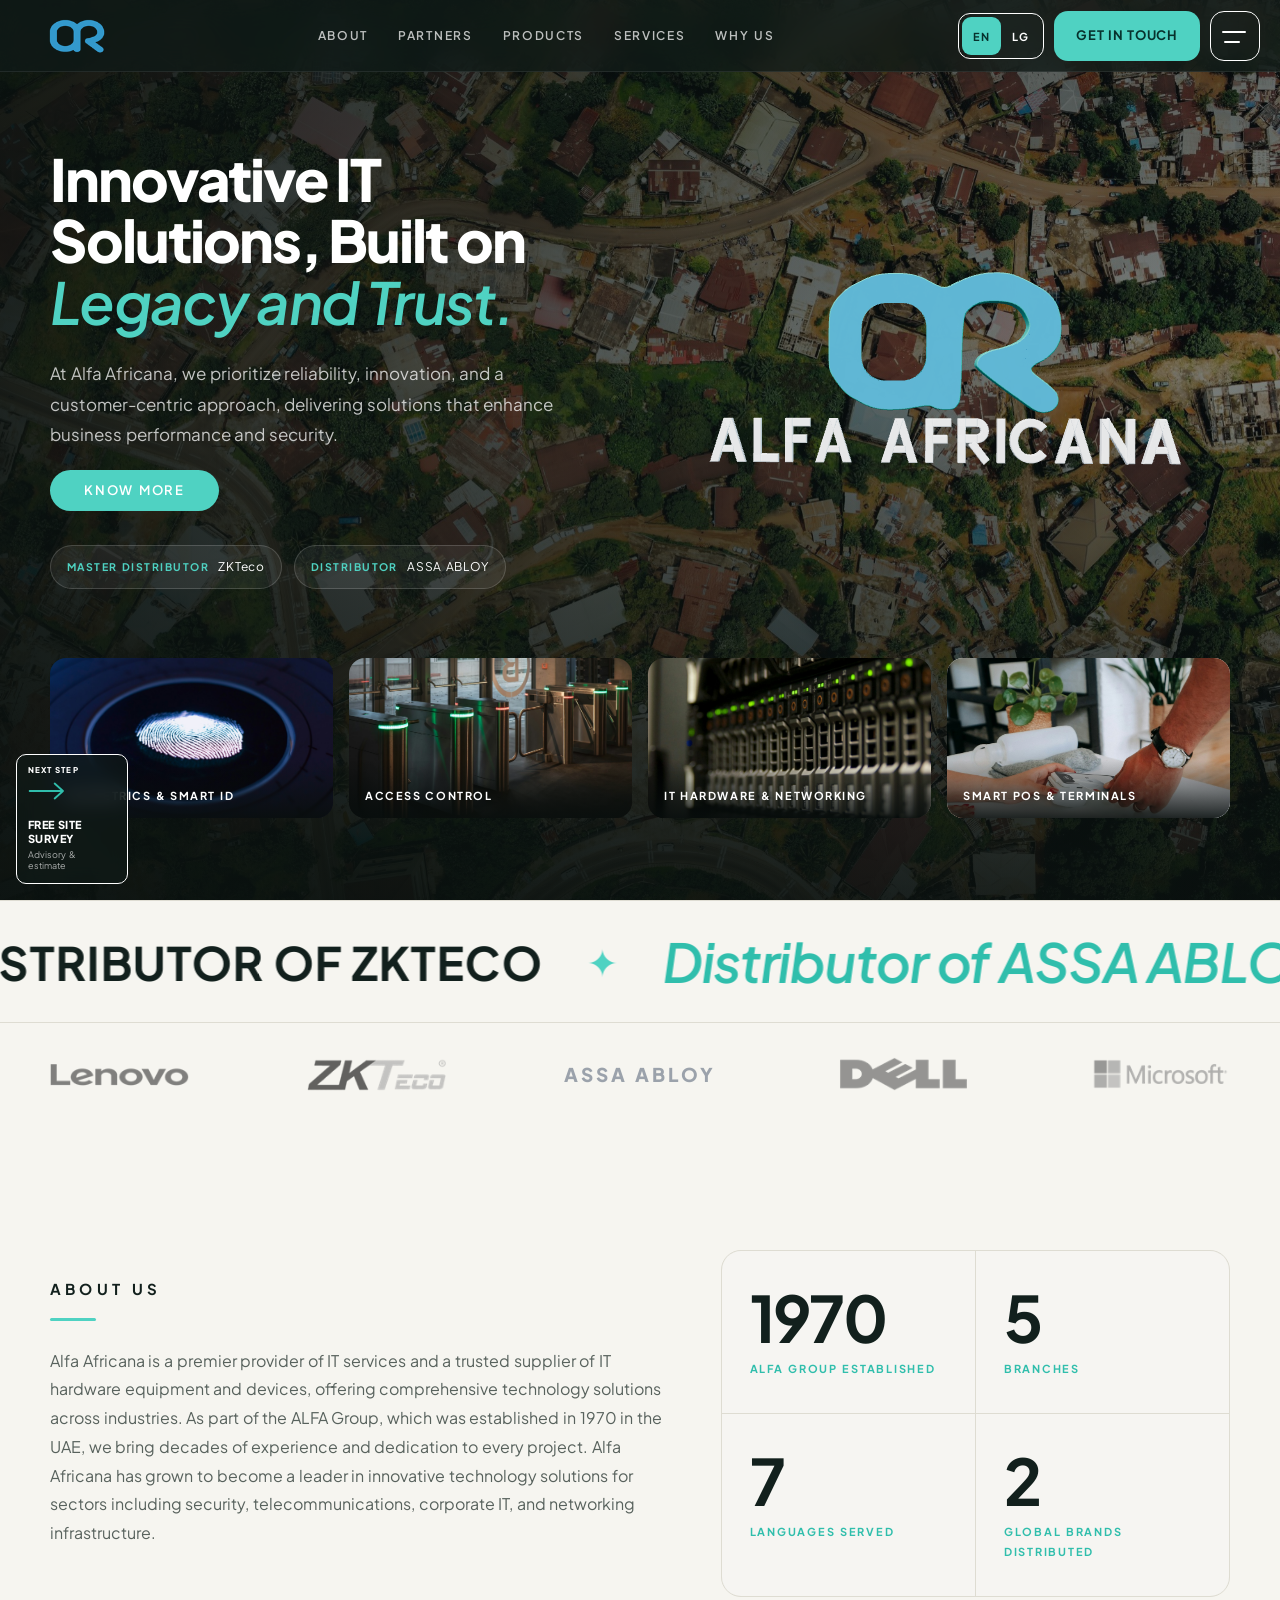
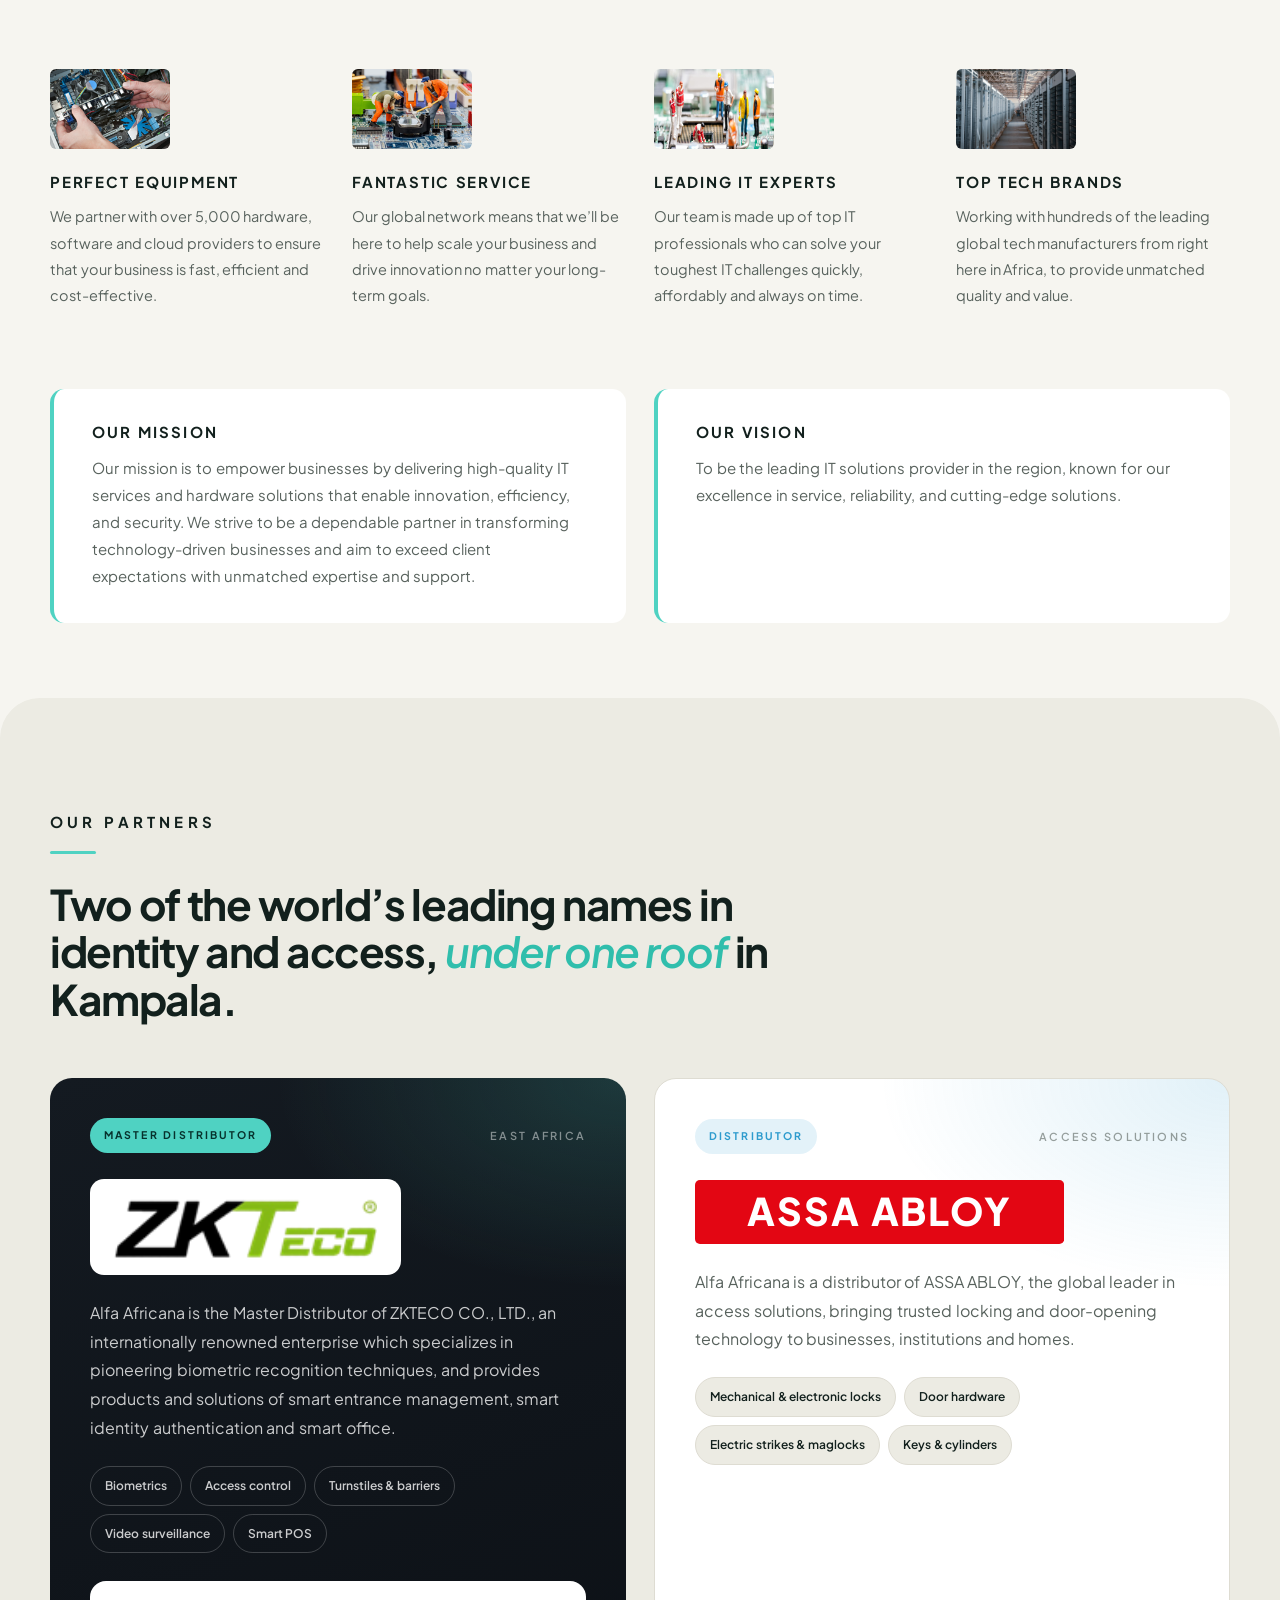
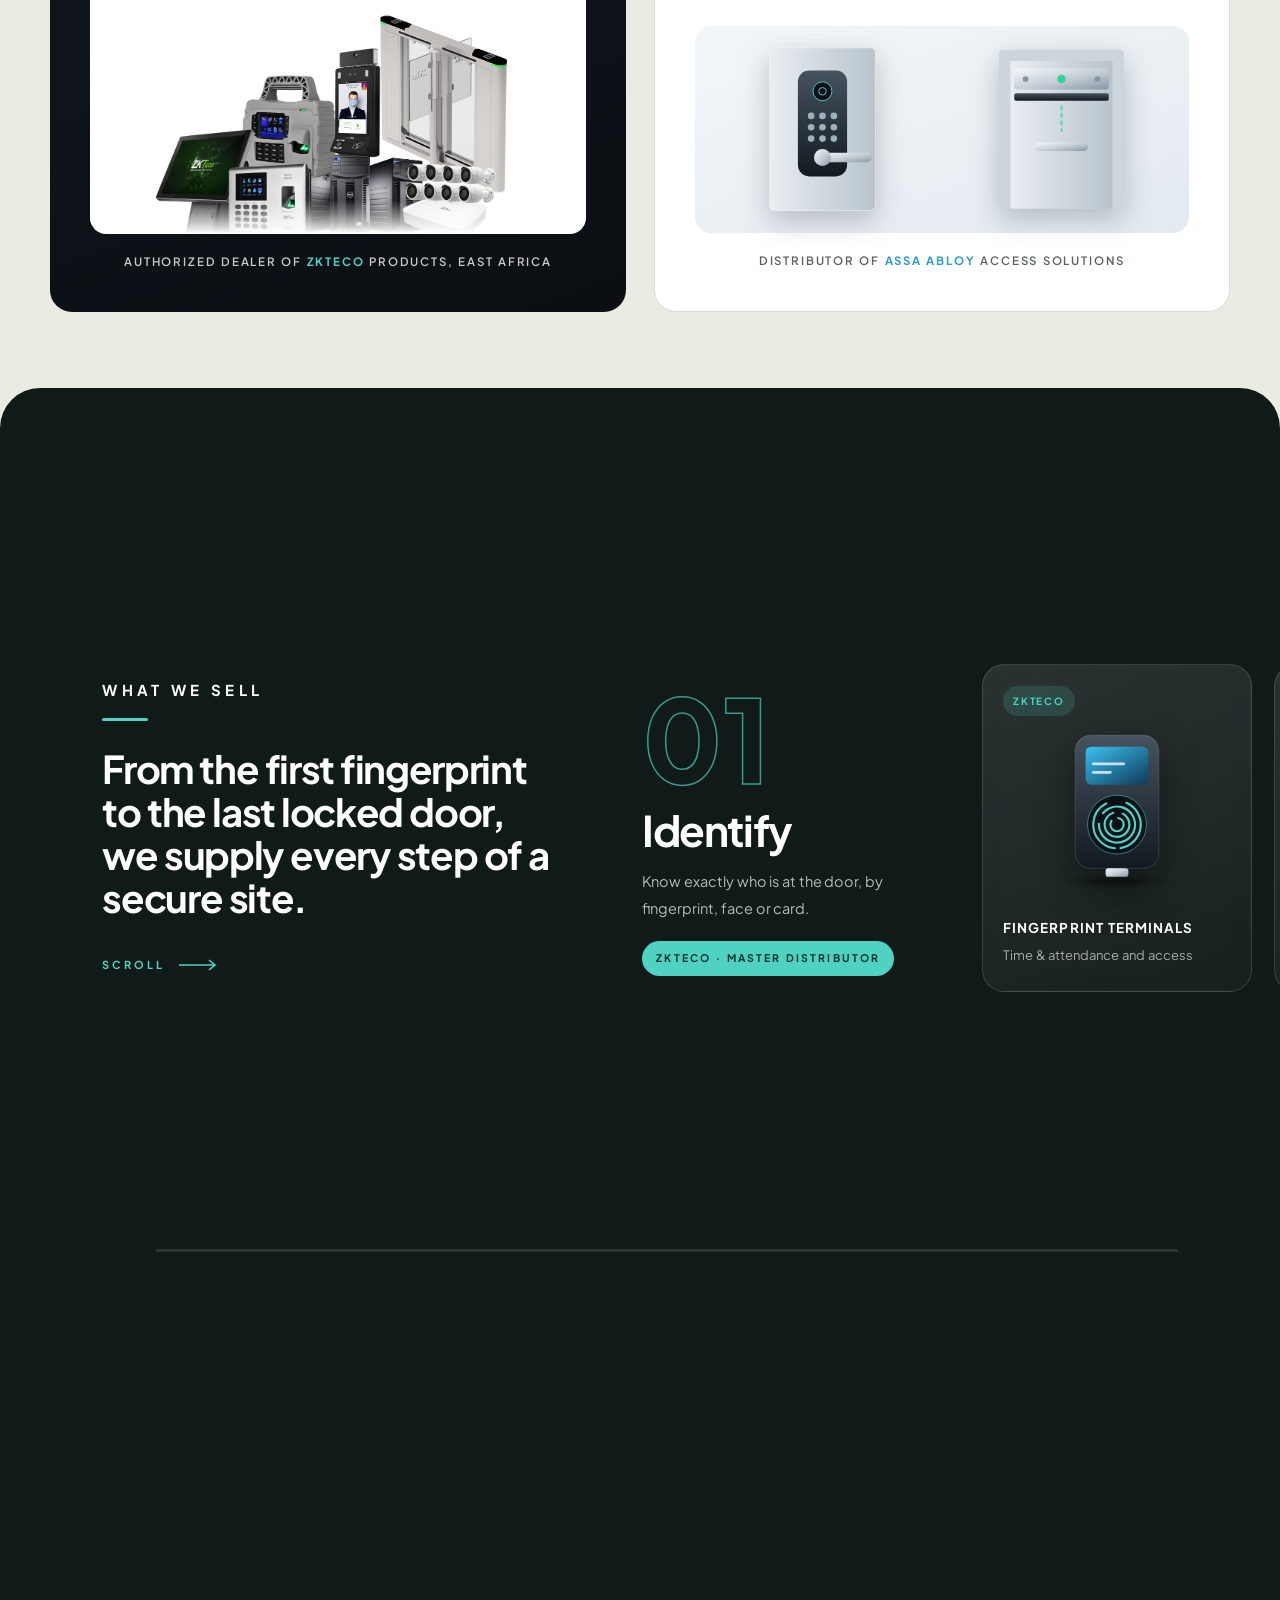
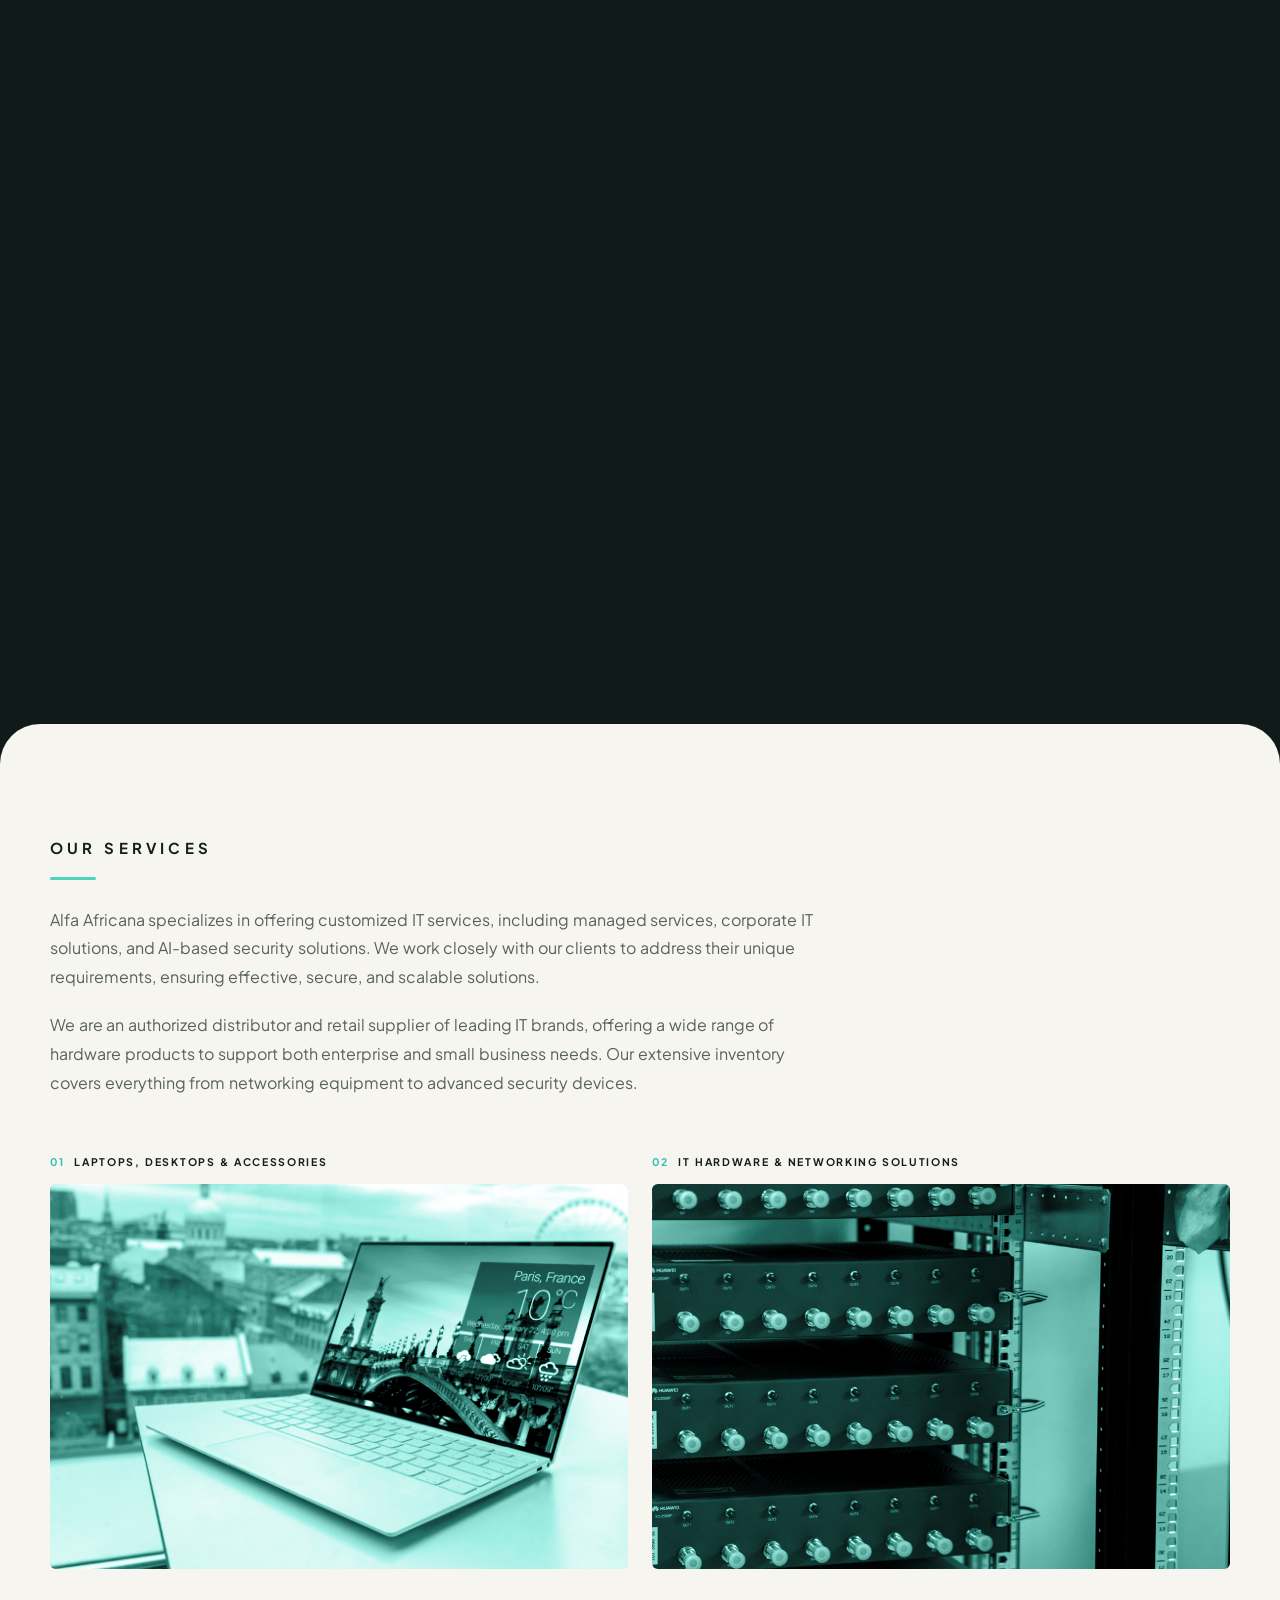
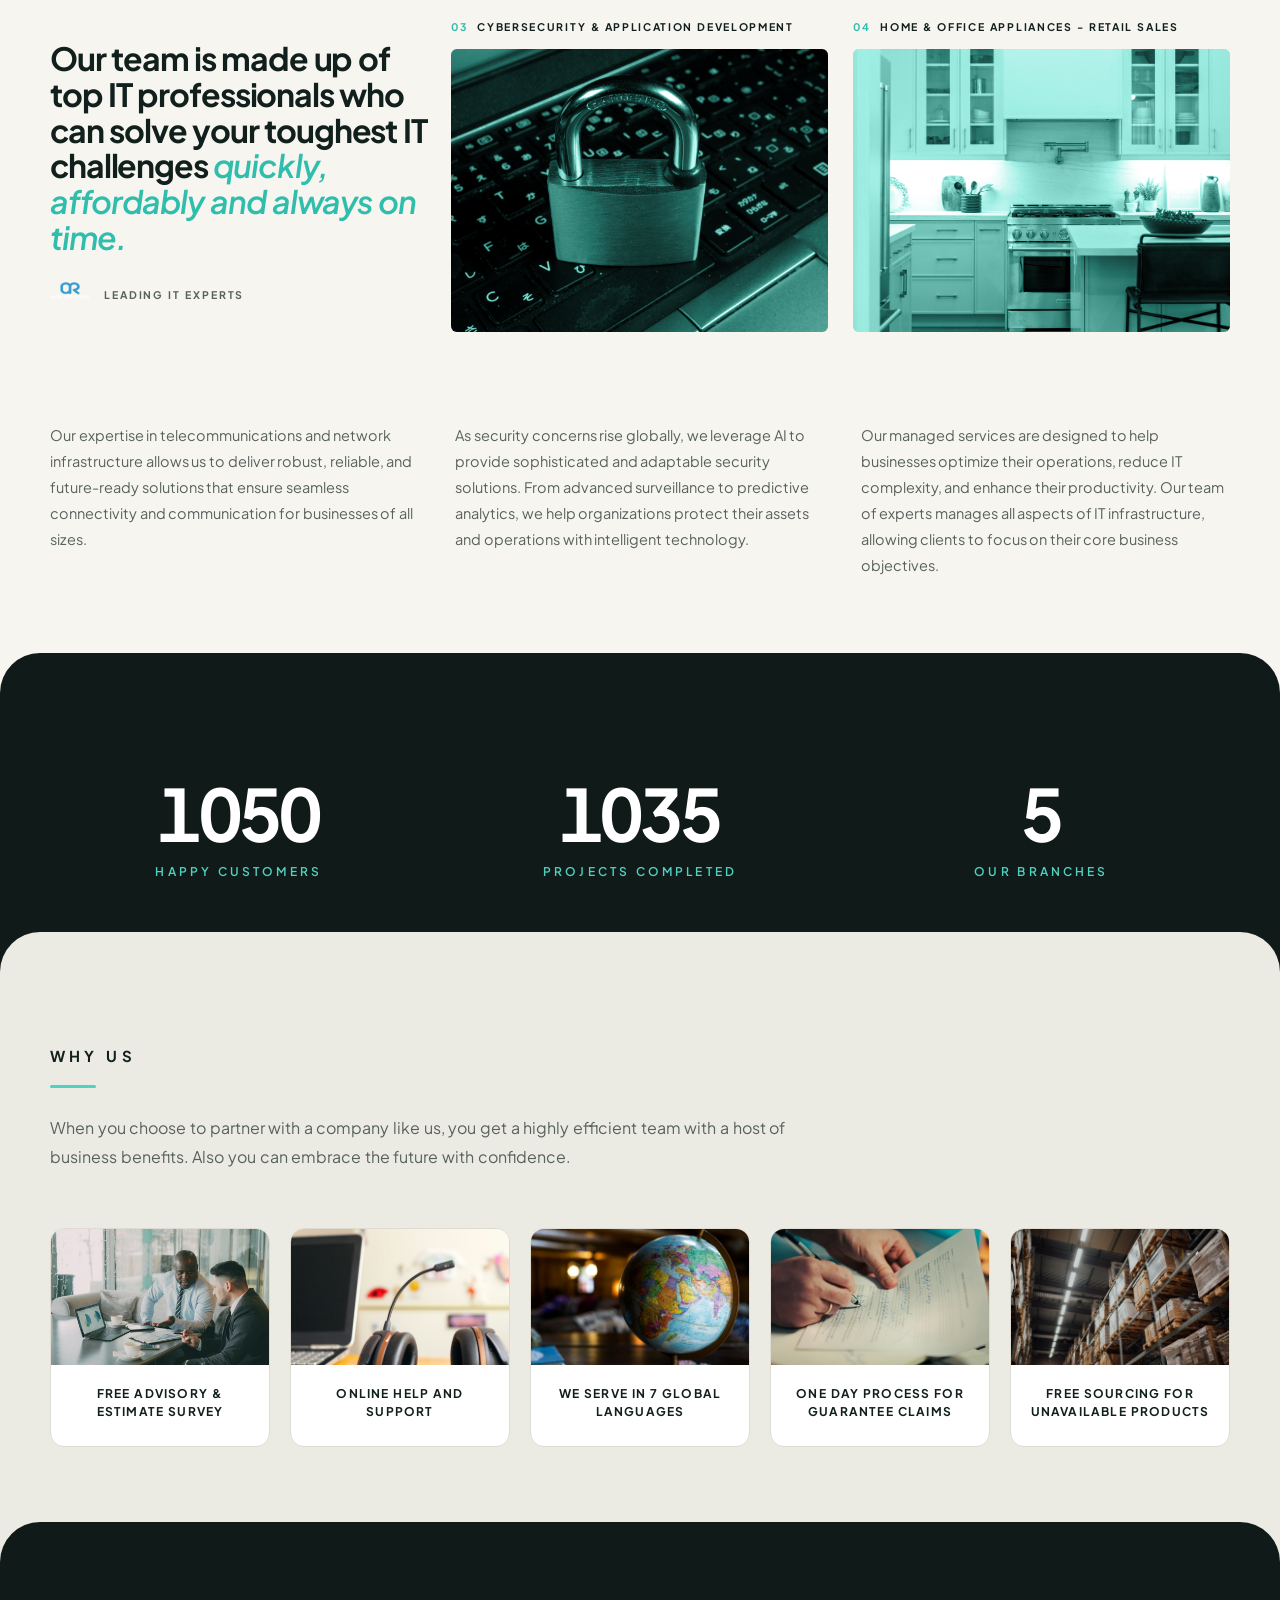
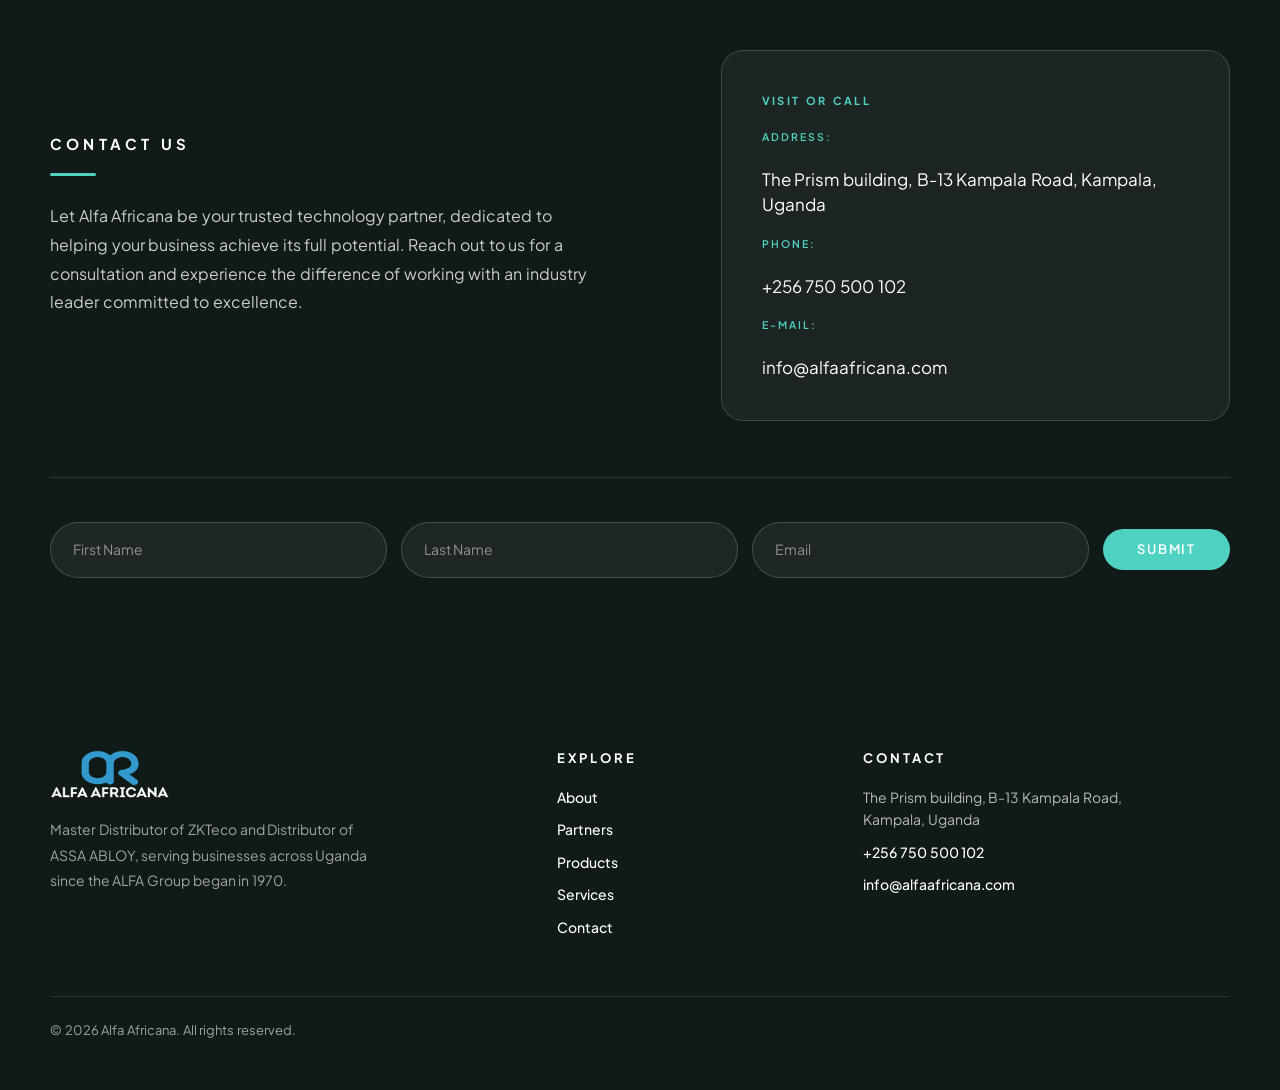
==== index.html @ bf9e0eb1 "Update site: new access control and IT hardware photos" ====
<!doctype html>
<html lang="en">
<head>
  <meta charset="utf-8">
  <meta name="viewport" content="width=device-width, initial-scale=1">
  <title>Alfa Africana | ZKTeco Master Distributor &amp; ASSA ABLOY Distributor, Kampala</title>
  <meta name="description" content="Alfa Africana is the master distributor of ZKTeco and a distributor of ASSA ABLOY, and a premier provider of IT services and hardware in Kampala, Uganda. Part of the ALFA Group, established in 1970.">
  <link rel="icon" href="images/alfa-logo.png">
  <meta name="theme-color" content="#f6f5f0">
  <meta property="og:type" content="website">
  <meta property="og:title" content="Alfa Africana | Master Distributor of ZKTeco, Distributor of ASSA ABLOY">
  <meta property="og:description" content="IT services, security and access control hardware in Kampala, Uganda. Part of the ALFA Group, established 1970.">
  <meta property="og:image" content="images/alfa-logo.png">
  <link rel="preconnect" href="https://fonts.googleapis.com">
  <link rel="preconnect" href="https://fonts.gstatic.com" crossorigin>
  <link href="https://fonts.googleapis.com/css2?family=Plus+Jakarta+Sans:ital,wght@0,300..800;1,300..800&display=swap" rel="stylesheet">
  <link rel="preload" as="image" href="images/hero-aerial.jpg">
  <link rel="stylesheet" href="css/style.css?v=1795637215">
  <script type="application/ld+json">{"@context":"https://schema.org","@type":"LocalBusiness","name":"Alfa Africana","description":"Master distributor of ZKTeco and distributor of ASSA ABLOY; IT services and hardware in Kampala, Uganda. Part of the ALFA Group, established 1970.","telephone":"+256750500102","email":"info@alfaafricana.com","address":{"@type":"PostalAddress","streetAddress":"The Prism building, B-13 Kampala Road","addressLocality":"Kampala","addressCountry":"UG"}}</script>
</head>
<body>
  <a class="skip" href="#main">Skip to content</a>
  <!-- Product illustrations (original artwork, used by the catalogue) -->
  <svg width="0" height="0" style="position:absolute" aria-hidden="true" focusable="false">
    <defs>
      <linearGradient id="gBody" x1="0" y1="0" x2="0" y2="1"><stop offset="0" stop-color="#46535f"/><stop offset="1" stop-color="#121920"/></linearGradient>
      <linearGradient id="gBodyH" x1="0" y1="0" x2="1" y2="0"><stop offset="0" stop-color="#2b3540"/><stop offset=".5" stop-color="#4a5967"/><stop offset="1" stop-color="#1a222b"/></linearGradient>
      <linearGradient id="gMetal" x1="0" y1="0" x2="1" y2="1"><stop offset="0" stop-color="#f6f8fa"/><stop offset=".55" stop-color="#c3ccd4"/><stop offset="1" stop-color="#8896a3"/></linearGradient>
      <linearGradient id="gScreen" x1="0" y1="0" x2="1" y2="1"><stop offset="0" stop-color="#3cc0f2"/><stop offset="1" stop-color="#0e3a58"/></linearGradient>
      <linearGradient id="gGlass" x1="0" y1="0" x2="0" y2="1"><stop offset="0" stop-color="#bfeaff" stop-opacity=".7"/><stop offset="1" stop-color="#5db5de" stop-opacity=".18"/></linearGradient>
      <linearGradient id="gDoor" x1="0" y1="0" x2="1" y2="0"><stop offset="0" stop-color="#e9eef2"/><stop offset="1" stop-color="#b8c3cc"/></linearGradient>
      <radialGradient id="gShadow"><stop offset="0" stop-color="#000" stop-opacity=".45"/><stop offset="1" stop-color="#000" stop-opacity="0"/></radialGradient>
      <pattern id="portPat" x="44" y="72" width="13.5" height="19" patternUnits="userSpaceOnUse"><rect x="1.5" y="0" width="10" height="8" rx="1.5" fill="#0a1017" stroke="#6b7c8a" stroke-width=".8"/><rect x="1.5" y="10" width="10" height="8" rx="1.5" fill="#0a1017" stroke="#6b7c8a" stroke-width=".8"/></pattern>
      <clipPath id="armClip"><rect x="62" y="84" width="168" height="12" rx="3"/></clipPath>
    </defs>

    <symbol id="p-finger" viewBox="0 0 240 180">
      <ellipse cx="120" cy="168" rx="62" ry="8" fill="url(#gShadow)"/>
      <rect x="76" y="14" width="88" height="140" rx="16" fill="url(#gBody)"/>
      <rect x="76" y="14" width="88" height="140" rx="16" fill="none" stroke="#fff" stroke-opacity=".14"/>
      <rect x="87" y="26" width="66" height="40" rx="6" fill="url(#gScreen)"/>
      <path d="M95 53h18M95 44h32" stroke="#fff" stroke-opacity=".75" stroke-width="3" stroke-linecap="round"/>
      <circle cx="120" cy="108" r="31" fill="#0a1017" stroke="#4fd2c2" stroke-opacity=".55"/>
      <g fill="none" stroke="#4fd2c2" stroke-width="2.3" stroke-linecap="round">
        <circle cx="120" cy="108" r="7" stroke-dasharray="26 8"/>
        <circle cx="120" cy="108" r="13" stroke-dasharray="48 10" transform="rotate(40 120 108)"/>
        <circle cx="120" cy="108" r="19" stroke-dasharray="70 12" transform="rotate(-30 120 108)"/>
        <circle cx="120" cy="108" r="25" stroke-dasharray="64 22" transform="rotate(95 120 108)"/>
      </g>
      <rect x="108" y="154" width="24" height="9" rx="3" fill="url(#gMetal)"/>
    </symbol>

    <symbol id="p-face" viewBox="0 0 240 180">
      <ellipse cx="120" cy="168" rx="50" ry="7" fill="url(#gShadow)"/>
      <rect x="80" y="8" width="80" height="146" rx="14" fill="url(#gBody)"/>
      <rect x="80" y="8" width="80" height="146" rx="14" fill="none" stroke="#fff" stroke-opacity=".14"/>
      <circle cx="120" cy="20" r="3.5" fill="#4fd2c2"/>
      <rect x="89" y="32" width="62" height="102" rx="7" fill="url(#gScreen)"/>
      <ellipse cx="120" cy="78" rx="16" ry="21" fill="none" stroke="#fff" stroke-opacity=".9" stroke-width="2"/>
      <path d="M92 120c4-16 16-22 28-22s24 6 28 22" fill="none" stroke="#fff" stroke-opacity=".5" stroke-width="2"/>
      <path d="M98 60v-8h8M142 60v-8h-8M98 100v8h8M142 100v8h-8" fill="none" stroke="#4fd2c2" stroke-width="2.6" stroke-linecap="round"/>
      <rect x="110" y="154" width="20" height="9" rx="3" fill="url(#gMetal)"/>
    </symbol>

    <symbol id="p-rfid" viewBox="0 0 240 180">
      <ellipse cx="120" cy="168" rx="84" ry="8" fill="url(#gShadow)"/>
      <rect x="44" y="34" width="72" height="116" rx="14" fill="url(#gBody)"/>
      <rect x="44" y="34" width="72" height="116" rx="14" fill="none" stroke="#fff" stroke-opacity=".14"/>
      <rect x="58" y="50" width="44" height="6" rx="3" fill="#4fd2c2"/>
      <circle cx="80" cy="104" r="6" fill="#4fd2c2"/>
      <g fill="none" stroke="#4fd2c2" stroke-linecap="round" stroke-width="3">
        <path d="M130 100q8 10 0 22"/><path d="M139 92q12 18 0 38" opacity=".6"/><path d="M148 84q16 26 0 54" opacity=".3"/>
      </g>
      <g transform="rotate(-12 188 108)">
        <rect x="156" y="86" width="66" height="44" rx="6" fill="url(#gMetal)"/>
        <rect x="156" y="95" width="66" height="8" fill="#2d9bcd"/>
        <rect x="163" y="109" width="14" height="10" rx="2" fill="#d9a441"/>
      </g>
    </symbol>

    <symbol id="p-lock" viewBox="0 0 240 180">
      <rect x="64" y="4" width="112" height="172" rx="5" fill="url(#gDoor)"/>
      <rect x="64" y="4" width="112" height="172" rx="5" fill="none" stroke="#fff" stroke-opacity=".5"/>
      <rect x="94" y="28" width="52" height="112" rx="12" fill="url(#gBody)"/>
      <circle cx="120" cy="50" r="10" fill="#0a1017" stroke="#4fd2c2"/>
      <circle cx="120" cy="50" r="4" fill="none" stroke="#4fd2c2"/>
      <g fill="#9fb0bd">
        <circle cx="108" cy="76" r="3.5"/><circle cx="120" cy="76" r="3.5"/><circle cx="132" cy="76" r="3.5"/>
        <circle cx="108" cy="88" r="3.5"/><circle cx="120" cy="88" r="3.5"/><circle cx="132" cy="88" r="3.5"/>
        <circle cx="108" cy="100" r="3.5"/><circle cx="120" cy="100" r="3.5"/><circle cx="132" cy="100" r="3.5"/>
      </g>
      <rect x="116" y="115" width="56" height="10" rx="5" fill="url(#gMetal)"/>
      <circle cx="120" cy="120" r="9" fill="url(#gMetal)"/>
    </symbol>

    <symbol id="p-turnstile" viewBox="0 0 240 180">
      <ellipse cx="120" cy="166" rx="104" ry="9" fill="url(#gShadow)"/>
      <rect x="26" y="52" width="46" height="106" rx="9" fill="url(#gMetal)"/>
      <rect x="168" y="52" width="46" height="106" rx="9" fill="url(#gMetal)"/>
      <rect x="34" y="62" width="30" height="5" rx="2.5" fill="#34d399"/>
      <rect x="176" y="62" width="30" height="5" rx="2.5" fill="#34d399"/>
      <path d="M43 80l6 7 6-7M185 80l6 7 6-7" fill="none" stroke="#34d399" stroke-width="3" stroke-linecap="round" stroke-linejoin="round"/>
      <rect x="72" y="92" width="44" height="40" fill="url(#gGlass)" stroke="#bfeaff" stroke-opacity=".8"/>
      <rect x="124" y="92" width="44" height="40" fill="url(#gGlass)" stroke="#bfeaff" stroke-opacity=".8"/>
    </symbol>

    <symbol id="p-barrier" viewBox="0 0 240 180">
      <ellipse cx="110" cy="166" rx="92" ry="8" fill="url(#gShadow)"/>
      <rect x="22" y="70" width="46" height="88" rx="6" fill="url(#gBody)"/>
      <rect x="30" y="80" width="30" height="8" rx="3" fill="#4fd2c2"/>
      <g transform="rotate(-14 62 90)">
        <rect x="62" y="84" width="168" height="12" rx="3" fill="#fff"/>
        <g clip-path="url(#armClip)" fill="#e5484d">
          <rect x="82" y="84" width="14" height="12"/><rect x="110" y="84" width="14" height="12"/><rect x="138" y="84" width="14" height="12"/><rect x="166" y="84" width="14" height="12"/><rect x="194" y="84" width="14" height="12"/>
        </g>
        <circle cx="62" cy="90" r="8" fill="url(#gMetal)"/>
      </g>
    </symbol>

    <symbol id="p-maglock" viewBox="0 0 240 180">
      <rect x="54" y="6" width="132" height="168" rx="4" fill="#cdd5dc"/>
      <rect x="66" y="18" width="108" height="156" fill="url(#gDoor)"/>
      <rect x="70" y="26" width="100" height="22" rx="3" fill="url(#gMetal)"/>
      <circle cx="82" cy="37" r="3" fill="#8896a3"/><circle cx="158" cy="37" r="3" fill="#8896a3"/>
      <circle cx="120" cy="37" r="4.5" fill="#34d399"/>
      <rect x="70" y="52" width="100" height="8" rx="2" fill="url(#gBody)"/>
      <rect x="92" y="104" width="56" height="9" rx="4.5" fill="url(#gMetal)"/>
      <path d="M120 66v26" stroke="#4fd2c2" stroke-width="2" stroke-dasharray="3 5" stroke-linecap="round"/>
    </symbol>

    <symbol id="p-dome" viewBox="0 0 240 180">
      <ellipse cx="120" cy="150" rx="58" ry="7" fill="url(#gShadow)"/>
      <rect x="70" y="12" width="100" height="14" rx="6" fill="url(#gMetal)"/>
      <path d="M82 26h76A40 56 0 0 1 82 26z" fill="url(#gBodyH)"/>
      <circle cx="120" cy="66" r="15" fill="#0a1017" stroke="#4fd2c2" stroke-width="2"/>
      <circle cx="120" cy="66" r="7" fill="#2d9bcd"/>
      <circle cx="116" cy="62" r="2.2" fill="#fff" opacity=".85"/>
      <g fill="#4fd2c2"><circle cx="100" cy="66" r="1.8"/><circle cx="140" cy="66" r="1.8"/><circle cx="120" cy="46" r="1.8"/></g>
      <path d="M92 44c8-7 18-10 28-10" stroke="#fff" stroke-opacity=".35" stroke-width="3" fill="none" stroke-linecap="round"/>
    </symbol>

    <symbol id="p-server" viewBox="0 0 240 180">
      <ellipse cx="120" cy="168" rx="70" ry="7" fill="url(#gShadow)"/>
      <rect x="56" y="6" width="128" height="156" rx="8" fill="#0d1319"/>
      <g>
        <rect x="64" y="14" width="112" height="30" rx="4" fill="url(#gBody)"/><circle cx="76" cy="29" r="3" fill="#4fd2c2"/><circle cx="87" cy="29" r="3" fill="#34d399"/><path d="M104 22h60M104 29h60M104 36h60" stroke="#fff" stroke-opacity=".15" stroke-width="2"/>
        <rect x="64" y="48" width="112" height="30" rx="4" fill="url(#gBody)"/><circle cx="76" cy="63" r="3" fill="#4fd2c2"/><circle cx="87" cy="63" r="3" fill="#34d399"/><path d="M104 56h60M104 63h60M104 70h60" stroke="#fff" stroke-opacity=".15" stroke-width="2"/>
        <rect x="64" y="82" width="112" height="30" rx="4" fill="url(#gBody)"/><circle cx="76" cy="97" r="3" fill="#4fd2c2"/><circle cx="87" cy="97" r="3" fill="#f5a623"/><path d="M104 90h60M104 97h60M104 104h60" stroke="#fff" stroke-opacity=".15" stroke-width="2"/>
        <rect x="64" y="116" width="112" height="30" rx="4" fill="url(#gBody)"/><circle cx="76" cy="131" r="3" fill="#4fd2c2"/><circle cx="87" cy="131" r="3" fill="#34d399"/><path d="M104 124h60M104 131h60M104 138h60" stroke="#fff" stroke-opacity=".15" stroke-width="2"/>
      </g>
    </symbol>

    <symbol id="p-switch" viewBox="0 0 240 180">
      <ellipse cx="120" cy="150" rx="96" ry="8" fill="url(#gShadow)"/>
      <rect x="20" y="62" width="200" height="50" rx="7" fill="url(#gBody)"/>
      <rect x="20" y="62" width="200" height="50" rx="7" fill="none" stroke="#fff" stroke-opacity=".14"/>
      <rect x="28" y="72" width="8" height="30" rx="2" fill="#2d9bcd"/>
      <rect x="44" y="72" width="162" height="19" fill="url(#portPat)"/>
      <g fill="#4fd2c2"><circle cx="49" cy="68" r="1.4"/><circle cx="76" cy="68" r="1.4"/><circle cx="103" cy="68" r="1.4"/><circle cx="130" cy="68" r="1.4"/><circle cx="157" cy="68" r="1.4"/><circle cx="184" cy="68" r="1.4"/></g>
      <path d="M92 100v20c0 14 22 12 22 28" stroke="#4fd2c2" stroke-width="3.2" fill="none" stroke-linecap="round"/>
      <path d="M146 100v10c0 16-26 12-26 36" stroke="#2d9bcd" stroke-width="3.2" fill="none" stroke-linecap="round"/>
    </symbol>

    <symbol id="p-laptop" viewBox="0 0 240 180">
      <ellipse cx="120" cy="156" rx="100" ry="8" fill="url(#gShadow)"/>
      <rect x="50" y="20" width="140" height="98" rx="7" fill="url(#gBody)"/>
      <rect x="57" y="27" width="126" height="84" rx="3" fill="url(#gScreen)"/>
      <rect x="66" y="36" width="34" height="5" rx="2.5" fill="#fff" opacity=".75"/>
      <path d="M66 98l22-24 18 14 22-30 26 22 18-12" stroke="#fff" stroke-opacity=".85" stroke-width="2.6" fill="none" stroke-linejoin="round" stroke-linecap="round"/>
      <path d="M28 122h184l-10 14a8 8 0 0 1-7 4H45a8 8 0 0 1-7-4z" fill="url(#gMetal)"/>
      <rect x="104" y="124" width="32" height="4" rx="2" fill="#8896a3"/>
    </symbol>

    <symbol id="p-pos" viewBox="0 0 240 180">
      <ellipse cx="120" cy="164" rx="90" ry="8" fill="url(#gShadow)"/>
      <rect x="52" y="10" width="136" height="90" rx="9" fill="url(#gBody)"/>
      <rect x="60" y="18" width="120" height="74" rx="4" fill="url(#gScreen)"/>
      <g fill="#fff"><rect x="68" y="26" width="30" height="20" rx="3" opacity=".85"/><rect x="104" y="26" width="30" height="20" rx="3" opacity=".55"/><rect x="140" y="26" width="30" height="20" rx="3" opacity=".85"/><rect x="68" y="52" width="30" height="20" rx="3" opacity=".55"/><rect x="104" y="52" width="30" height="20" rx="3" opacity=".85"/><rect x="140" y="52" width="30" height="20" rx="3" opacity=".55"/></g>
      <path d="M110 100h20l4 30h-28z" fill="url(#gBody)"/>
      <rect x="80" y="130" width="80" height="14" rx="6" fill="url(#gBody)"/>
      <rect x="164" y="112" width="26" height="22" fill="#fff"/><path d="M169 119h16M169 125h16" stroke="#8896a3" stroke-width="2"/>
      <rect x="152" y="130" width="52" height="30" rx="5" fill="url(#gMetal)"/>
    </symbol>
  </svg>

  <header class="nav" id="nav">
    <div class="nav__inner">
      <a class="nav__logo" href="#home" aria-label="Alfa Africana">
        <img src="images/alfa-logo.png" alt="Alfa Africana" width="181" height="75">
      </a>
      <nav class="nav__links" aria-label="Main">
        <a href="#about">About</a><a href="#partners">Partners</a><a href="#catalogue">Products</a><a href="#services">Services</a><a href="#benefits">Why us</a>
      </nav>
      <div class="nav__right">
        <div class="lang" role="group" aria-label="Language"><button type="button" data-lang="en" class="on" aria-pressed="true">EN</button><button type="button" data-lang="lg" aria-pressed="false">LG</button></div>
        <a class="pill" href="#contact">Get in touch</a>
        <button class="menubtn" aria-label="Menu" aria-expanded="false" aria-controls="overlay"><span></span><span></span></button>
      </div>
    </div>
  </header>

  <div class="overlay" id="overlay" aria-hidden="true">
    <div class="overlay__inner">
      <nav class="overlay__nav" id="menu" aria-label="Primary">
        <a href="#home" style="--i:0"><small>01</small>Home</a>
        <a href="#about" style="--i:1"><small>02</small>About</a>
        <a href="#partners" style="--i:2"><small>03</small>Partners</a>
        <a href="#catalogue" style="--i:3"><small>04</small>Products</a>
        <a href="#services" style="--i:4"><small>05</small>Services</a>
        <a href="#benefits" style="--i:5"><small>06</small>Benefits</a>
        <a href="#contact" style="--i:6"><small>07</small>Contact</a>
      </nav>
      <div class="overlay__side">
        <p class="overlay__label">Master Distributor</p><p class="overlay__big">ZKTeco</p>
        <p class="overlay__label">Distributor</p><p class="overlay__big">ASSA ABLOY</p>
        <p class="overlay__label">Find us</p>
        <p>The Prism building, B-13 Kampala Road,<br>Kampala, Uganda</p>
        <p><a href="tel:+256750500102">+256 750 500 102</a><br><a href="mailto:info@alfaafricana.com">info@alfaafricana.com</a></p>
      </div>
    </div>
  </div>

  <aside class="dock" id="dock" aria-label="Free site survey">
    <span class="dock__tag">Next step</span>
    <svg viewBox="0 0 48 24" aria-hidden="true"><path d="M2 12h40M32 3l10 9-10 9" fill="none" stroke="currentColor" stroke-width="2.2" stroke-linecap="round" stroke-linejoin="round"/></svg>
    <a href="#contact"><b>Free site survey</b><span>Advisory &amp; estimate</span></a>
  </aside>

  <main id="main">
    <!-- Hero -->
    <section class="hero" id="home" data-theme="dark">
      <div class="wrap hero__grid">
        <div class="hero__text">
          <h1 class="rise" style="--d:0s">Innovative IT Solutions, Built on <em>Legacy and Trust.</em></h1>
          <p class="rise" style="--d:.12s">At Alfa Africana, we prioritize reliability, innovation, and a customer-centric approach, delivering solutions that enhance business performance and security.</p>
          <p class="rise" style="--d:.24s"><a class="btn" href="#catalogue">Know more</a></p>
          <ul class="badges rise" style="--d:.36s" aria-label="Distribution partnerships">
            <li><b>Master Distributor</b> ZKTeco</li>
            <li><b>Distributor</b> ASSA ABLOY</li>
          </ul>
        </div>
        <div class="stage" data-stage aria-hidden="true">
        </div>
      </div>
      <div class="wrap">
        <ul class="supply rise" style="--d:.5s" aria-label="What we supply">
          <li><a href="#catalogue"><img src="images/hero-biometrics.jpg" alt="Fingerprint on a biometric scanner" width="300" height="200" loading="lazy"><span>Biometrics &amp; smart ID</span></a></li>
          <li><a href="#catalogue"><img src="images/hero-turnstile.jpg" alt="Stainless steel turnstiles with green status lights" width="300" height="200" loading="lazy"><span>Access control</span></a></li>
          <li><a href="#catalogue"><img src="images/hero-servers.jpg" alt="Server rack with green status lights" width="300" height="200" loading="lazy"><span>IT hardware &amp; networking</span></a></li>
          <li><a href="#catalogue"><img src="images/hero-pos.jpg" style="object-position:50% 38%" alt="Tap-to-pay card terminal at a checkout" width="300" height="200" loading="lazy"><span>Smart POS &amp; terminals</span></a></li>
        </ul>
      </div>
    </section>

    <!-- Marquee -->
    <section class="marquee" data-theme="light" aria-hidden="true">
      <div class="marquee__track" id="marquee">
        <span>Master distributor of ZKTeco</span><i>✦</i><span>Distributor of ASSA ABLOY</span><i>✦</i><span>IT hardware &amp; networking</span><i>✦</i><span>Cyber security</span><i>✦</i><span>Kampala, Uganda</span><i>✦</i>
        <span>Master distributor of ZKTeco</span><i>✦</i><span>Distributor of ASSA ABLOY</span><i>✦</i><span>IT hardware &amp; networking</span><i>✦</i><span>Cyber security</span><i>✦</i><span>Kampala, Uganda</span><i>✦</i>
      </div>
    </section>

    <!-- Brand strip -->
    <section class="clients" data-theme="light" aria-label="Brands">
      <div class="wrap clients__row">
        <img src="images/lenovo.png" alt="Lenovo" width="160" height="39">
        <img src="images/zkteco.png" alt="ZKTeco" width="160" height="39">
        <span class="clients__word" aria-label="ASSA ABLOY">ASSA ABLOY</span>
        <img src="images/dell.png" alt="Dell" width="160" height="39">
        <img src="images/microsoft.png" alt="Microsoft" width="160" height="39">
      </div>
    </section>

    <!-- About -->
    <section class="section" id="about" data-theme="light">
      <div class="wrap about">
        <div class="about__copy reveal">
          <h2 class="title">About Us</h2>
          <p>Alfa Africana is a premier provider of IT services and a trusted supplier of IT hardware equipment and devices, offering comprehensive technology solutions across industries. As part of the ALFA Group, which was established in 1970 in the UAE, we bring decades of experience and dedication to every project. Alfa Africana has grown to become a leader in innovative technology solutions for sectors including security, telecommunications, corporate IT, and networking infrastructure.</p>
        </div>
        <ul class="facts reveal" aria-label="Alfa Africana at a glance">
          <li><b>1970</b><span>ALFA Group established</span></li>
          <li><b>5</b><span>Branches</span></li>
          <li><b>7</b><span>Languages served</span></li>
          <li><b>2</b><span>Global brands distributed</span></li>
        </ul>
      </div>

      <div class="wrap features">
        <article class="feature reveal">
          <img src="images/perfect.png" alt="" width="200" height="132" loading="lazy">
          <h3>Perfect Equipment</h3>
          <p>We partner with over 5,000 hardware, software and cloud providers to ensure that your business is fast, efficient and cost-effective.</p>
        </article>
        <article class="feature reveal">
          <img src="images/service.png" alt="" width="200" height="132" loading="lazy">
          <h3>Fantastic Service</h3>
          <p>Our global network means that we’ll be here to help scale your business and drive innovation no matter your long-term goals.</p>
        </article>
        <article class="feature reveal">
          <img src="images/experts.png" alt="" width="200" height="132" loading="lazy">
          <h3>Leading IT Experts</h3>
          <p>Our team is made up of top IT professionals who can solve your toughest IT challenges quickly, affordably and always on time.</p>
        </article>
        <article class="feature reveal">
          <img src="images/brands-datacenter.jpg" alt="Equipment racks in a data centre" style="object-fit:cover" width="200" height="132" loading="lazy">
          <h3>Top Tech Brands</h3>
          <p>Working with hundreds of the leading global tech manufacturers from right here in Africa, to provide unmatched quality and value.</p>
        </article>
      </div>

      <div class="wrap mv">
        <div class="reveal">
          <h3>Our Mission</h3>
          <p>Our mission is to empower businesses by delivering high-quality IT services and hardware solutions that enable innovation, efficiency, and security. We strive to be a dependable partner in transforming technology-driven businesses and aim to exceed client expectations with unmatched expertise and support.</p>
        </div>
        <div class="reveal">
          <h3>Our Vision</h3>
          <p>To be the leading IT solutions provider in the region, known for our excellence in service, reliability, and cutting-edge solutions.</p>
        </div>
      </div>
    </section>

    <!-- Partners -->
    <section class="section" id="partners" data-theme="tint">
      <div class="wrap">
        <div class="head reveal">
          <h2 class="title">Our Partners</h2>
          <p class="display">Two of the world’s leading names in identity and access, <em>under one roof</em> in Kampala.</p>
        </div>
        <div class="partners">
          <article class="partner partner--zk reveal">
            <div class="partner__top">
              <span class="tag tag--teal">Master Distributor</span>
              <span class="partner__region">East Africa</span>
            </div>
            <h3 class="partner__name partner__name--logo"><a href="https://www.zkteco.com/en/" target="_blank" rel="noopener" aria-label="ZKTeco"><img src="images/zkteco.png" alt="ZKTeco" width="160" height="39"></a></h3>
            <p>Alfa Africana is the Master Distributor of ZKTECO CO., LTD., an internationally renowned enterprise which specializes in pioneering biometric recognition techniques, and provides products and solutions of smart entrance management, smart identity authentication and smart office.</p>
            <ul class="chips"><li>Biometrics</li><li>Access control</li><li>Turnstiles &amp; barriers</li><li>Video surveillance</li><li>Smart POS</li></ul>
            <figure class="partner__fig">
              <img src="images/zkteco-range.png" alt="ZKTeco biometric terminals, access control, POS and cameras" width="1280" height="720" loading="lazy">
            </figure>
            <p class="partner__cap">Authorized dealer of <b>ZKTeco</b> products, East Africa</p>
          </article>

          <article class="partner partner--aa reveal">
            <div class="partner__top">
              <span class="tag">Distributor</span>
              <span class="partner__region">Access solutions</span>
            </div>
            <h3 class="partner__name partner__name--logo"><a href="https://www.assaabloy.com/" target="_blank" rel="noopener" aria-label="ASSA ABLOY"><svg class="aa-logo" viewBox="0 0 300 52" role="img" aria-hidden="true"><rect width="300" height="52" rx="4" fill="#e30613"/><text x="150" y="37" text-anchor="middle" font-family="'Plus Jakarta Sans', Arial, sans-serif" font-weight="800" font-size="31" letter-spacing="1.5" fill="#fff">ASSA ABLOY</text></svg></a></h3>
            <p>Alfa Africana is a distributor of ASSA ABLOY, the global leader in access solutions, bringing trusted locking and door-opening technology to businesses, institutions and homes.</p>
            <ul class="chips"><li>Mechanical &amp; electronic locks</li><li>Door hardware</li><li>Electric strikes &amp; maglocks</li><li>Keys &amp; cylinders</li></ul>
            <div class="partner__art" aria-hidden="true">
              <svg viewBox="0 0 240 180"><use href="#p-lock"/></svg>
              <svg viewBox="0 0 240 180"><use href="#p-maglock"/></svg>
            </div>
            <p class="partner__cap">Distributor of <b>ASSA ABLOY</b> access solutions</p>
          </article>
        </div>
      </div>
    </section>

    <!-- Catalogue: pinned sideways journey -->
    <section class="journey grid-fx" id="catalogue" data-theme="dark">
      <div class="journey__sticky">
        <div class="journey__track" id="track">
          <div class="jintro">
            <h2 class="title title--light">What We Sell</h2>
            <p class="jintro__lead">From the first fingerprint to the last locked door, we supply every step of a secure site.</p>
            <p class="jintro__hint"><span>Scroll</span> <svg viewBox="0 0 40 12" aria-hidden="true"><path d="M0 6h36M30 1l6 5-6 5" fill="none" stroke="currentColor" stroke-width="1.6"/></svg></p>
          </div>

          <div class="chapter">
            <div class="chapter__head">
              <span class="chapter__num">01</span>
              <h3>Identify</h3>
              <p>Know exactly who is at the door, by fingerprint, face or card.</p>
              <span class="tag tag--teal">ZKTeco &middot; Master Distributor</span>
            </div>
            <div class="chapter__cards">
              <article class="pcard" data-tilt><span class="pcard__brand">ZKTeco</span><svg class="pcard__art" viewBox="0 0 240 180"><use href="#p-finger"/></svg><h4>Fingerprint terminals</h4><p>Time &amp; attendance and access</p></article>
              <article class="pcard" data-tilt><span class="pcard__brand">ZKTeco</span><svg class="pcard__art" viewBox="0 0 240 180"><use href="#p-face"/></svg><h4>Face recognition</h4><p>Touchless identity checks</p></article>
              <article class="pcard" data-tilt><span class="pcard__brand">ZKTeco</span><svg class="pcard__art" viewBox="0 0 240 180"><use href="#p-rfid"/></svg><h4>Card &amp; RFID readers</h4><p>Proximity and smart-card entry</p></article>
            </div>
          </div>

          <div class="chapter">
            <div class="chapter__head">
              <span class="chapter__num">02</span>
              <h3>Control entry</h3>
              <p>Gates, barriers and locks that open only for the right people.</p>
              <span class="tag">ZKTeco + ASSA ABLOY</span>
            </div>
            <div class="chapter__cards">
              <article class="pcard" data-tilt><span class="pcard__brand">ZKTeco</span><svg class="pcard__art" viewBox="0 0 240 180"><use href="#p-turnstile"/></svg><h4>Turnstiles &amp; speed gates</h4><p>Pedestrian access control</p></article>
              <article class="pcard" data-tilt><span class="pcard__brand">ZKTeco</span><svg class="pcard__art" viewBox="0 0 240 180"><use href="#p-barrier"/></svg><h4>Boom barriers</h4><p>Vehicle and parking control</p></article>
              <article class="pcard" data-tilt><span class="pcard__brand pcard__brand--aa">ASSA ABLOY</span><svg class="pcard__art" viewBox="0 0 240 180"><use href="#p-lock"/></svg><h4>Smart &amp; door locks</h4><p>Keypad, lever and electronic locks</p></article>
              <article class="pcard" data-tilt><span class="pcard__brand pcard__brand--aa">ASSA ABLOY</span><svg class="pcard__art" viewBox="0 0 240 180"><use href="#p-maglock"/></svg><h4>Maglocks &amp; door hardware</h4><p>Electromagnetic and fail-safe locking</p></article>
            </div>
          </div>

          <div class="chapter">
            <div class="chapter__head">
              <span class="chapter__num">03</span>
              <h3>Watch &amp; connect</h3>
              <p>Cameras, networks and devices that keep the whole site running.</p>
              <span class="tag">ZKTeco + leading IT brands</span>
            </div>
            <div class="chapter__cards">
              <article class="pcard" data-tilt><span class="pcard__brand">ZKTeco</span><svg class="pcard__art" viewBox="0 0 240 180"><use href="#p-dome"/></svg><h4>CCTV &amp; surveillance</h4><p>Cameras and recorders</p></article>
              <article class="pcard" data-tilt><span class="pcard__brand pcard__brand--it">IT hardware</span><svg class="pcard__art" viewBox="0 0 240 180"><use href="#p-server"/></svg><h4>Servers &amp; storage</h4><p>Enterprise computing</p></article>
              <article class="pcard" data-tilt><span class="pcard__brand pcard__brand--it">IT hardware</span><svg class="pcard__art" viewBox="0 0 240 180"><use href="#p-switch"/></svg><h4>Networking</h4><p>Switches, routers and cabling</p></article>
              <article class="pcard" data-tilt><span class="pcard__brand pcard__brand--it">IT hardware</span><svg class="pcard__art" viewBox="0 0 240 180"><use href="#p-laptop"/></svg><h4>Laptops &amp; desktops</h4><p>Devices and accessories</p></article>
              <article class="pcard" data-tilt><span class="pcard__brand">ZKTeco</span><svg class="pcard__art" viewBox="0 0 240 180"><use href="#p-pos"/></svg><h4>Smart POS</h4><p>Retail and hospitality terminals</p></article>
            </div>
          </div>
        </div>
        <div class="journey__bar" aria-hidden="true"><i></i></div>
      </div>
    </section>

    <!-- Services -->
    <section class="section" id="services" data-theme="light">
      <div class="wrap">
        <div class="head reveal">
          <h2 class="title">Our Services</h2>
          <p>Alfa Africana specializes in offering customized IT services, including managed services, corporate IT solutions, and AI-based security solutions. We work closely with our clients to address their unique requirements, ensuring effective, secure, and scalable solutions.</p>
          <p>We are an authorized distributor and retail supplier of leading IT brands, offering a wide range of hardware products to support both enterprise and small business needs. Our extensive inventory covers everything from networking equipment to advanced security devices.</p>
        </div>
        <div class="scatter">
          <figure class="sc sc--a reveal"><figcaption><span>01</span>Laptops, Desktops &amp; Accessories</figcaption><div class="sc__img"><img src="images/svc-laptop.jpg" alt="Laptop on a desk" width="599" height="421" loading="lazy"></div></figure>
          <figure class="sc sc--b reveal"><figcaption><span>02</span>IT Hardware &amp; Networking Solutions</figcaption><div class="sc__img"><img src="images/svc-rack.jpg" style="object-position:50% 25%" alt="Network equipment rack" width="599" height="421" loading="lazy"></div></figure>
          <blockquote class="sc sc--q reveal">
            <p>Our team is made up of top IT professionals who can solve your toughest IT challenges <em>quickly, affordably and always on time.</em></p>
            <footer><span class="sc__mark"><img src="images/alfa-logo.png" alt="" width="181" height="75"></span>Leading IT experts</footer>
          </blockquote>
          <figure class="sc sc--c reveal"><figcaption><span>03</span>Cybersecurity &amp; Application Development</figcaption><div class="sc__img"><img src="images/svc-security.jpg" alt="Padlock on a laptop keyboard" width="599" height="421" loading="lazy"></div></figure>
          <figure class="sc sc--d reveal"><figcaption><span>04</span>Home &amp; Office Appliances - Retail Sales</figcaption><div class="sc__img"><img src="images/svc-appliances.jpg" style="object-position:50% 60%" alt="Modern kitchen with appliances" width="599" height="421" loading="lazy"></div></figure>
        </div>
        <div class="cols reveal">
          <p>Our expertise in telecommunications and network infrastructure allows us to deliver robust, reliable, and future-ready solutions that ensure seamless connectivity and communication for businesses of all sizes.</p>
          <p>As security concerns rise globally, we leverage AI to provide sophisticated and adaptable security solutions. From advanced surveillance to predictive analytics, we help organizations protect their assets and operations with intelligent technology.</p>
          <p>Our managed services are designed to help businesses optimize their operations, reduce IT complexity, and enhance their productivity. Our team of experts manages all aspects of IT infrastructure, allowing clients to focus on their core business objectives.</p>
        </div>
      </div>
    </section>

    <!-- Counters -->
    <section class="counter grid-fx" id="stats" data-theme="dark">
      <div class="wrap counter__inner">
        <div class="counter__row">
          <div><span class="counter__num" data-to="1050">1050</span><span class="counter__label">Happy Customers</span></div>
          <div><span class="counter__num" data-to="1035">1035</span><span class="counter__label">Projects Completed</span></div>
          <div><span class="counter__num" data-to="5">5</span><span class="counter__label">Our Branches</span></div>
        </div>
      </div>
    </section>

    <!-- Benefits -->
    <section class="section" id="benefits" data-theme="tint">
      <div class="wrap">
        <div class="head reveal">
          <h2 class="title">Why Us</h2>
          <p>When you choose to partner with a company like us, you get a highly efficient team with a host of business benefits. Also you can embrace the future with confidence.</p>
        </div>
        <div class="benefits">
          <article class="benefit reveal"><img src="images/why-advisory.jpg" alt="Two colleagues reviewing charts over a laptop" width="150" height="80" loading="lazy"><h3>Free Advisory &amp; Estimate Survey</h3></article>
          <article class="benefit reveal"><img src="images/why-support.jpg" alt="Support headset beside a laptop" width="150" height="80" loading="lazy"><h3>Online Help and Support</h3></article>
          <article class="benefit reveal"><img src="images/why-globe.jpg" alt="Globe showing Africa and Asia" width="150" height="80" loading="lazy"><h3>We Serve in 7 Global Languages</h3></article>
          <article class="benefit reveal"><img src="images/why-claims.jpg" alt="Hand signing a claim document" width="150" height="80" loading="lazy"><h3>One Day Process for Guarantee Claims</h3></article>
          <article class="benefit reveal"><img src="images/why-sourcing.jpg" alt="Warehouse shelving with stocked pallets" width="150" height="80" loading="lazy"><h3>Free Sourcing for Unavailable Products</h3></article>
        </div>
      </div>
    </section>

    <!-- Contact -->
    <section class="contact grid-fx" id="contact" data-theme="dark">
      <div class="wrap contact__grid">
        <div class="contact__copy reveal">
          <h2 class="title title--light">Contact Us</h2>
          <p>Let Alfa Africana be your trusted technology partner, dedicated to helping your business achieve its full potential. Reach out to us for a consultation and experience the difference of working with an industry leader committed to excellence.</p>
        </div>
        <div class="office reveal"><p class="office__label">Visit or call</p><address>
            <span>Address:</span> The Prism building, B-13 Kampala Road, Kampala, Uganda<br>
            <span>Phone:</span> <a href="tel:+256750500102">+256 750 500 102</a><br>
            <span>E-mail:</span> <a href="mailto:info@alfaafricana.com">info@alfaafricana.com</a>
          </address></div>
      </div>
      <div class="wrap">
        <form class="subscribe reveal" id="contact-form" novalidate>
          <input name="first" type="text" placeholder="First Name" autocomplete="given-name" aria-label="First name" required>
          <input name="last" type="text" placeholder="Last Name" autocomplete="family-name" aria-label="Last name" required>
          <input name="email" type="email" placeholder="Email" autocomplete="email" aria-label="Email" required>
          <button class="btn" type="submit">Submit</button>
          <p class="subscribe__note" role="status" aria-live="polite"></p>
        </form>
      </div>
    </section>
  </main>

  <footer class="footer">
    <div class="wrap footer__grid">
      <div>
        <img class="footer__logo" src="images/alfa-logo.png" alt="Alfa Africana" width="181" height="75">
        <p class="footer__about">Master Distributor of ZKTeco and Distributor of ASSA ABLOY, serving businesses across Uganda since the ALFA Group began in 1970.</p>
      </div>
      <div>
        <h3>Explore</h3>
        <ul>
          <li><a href="#about">About</a></li>
          <li><a href="#partners">Partners</a></li>
          <li><a href="#catalogue">Products</a></li>
          <li><a href="#services">Services</a></li>
          <li><a href="#contact">Contact</a></li>
        </ul>
      </div>
      <div>
        <h3>Contact</h3>
        <ul>
          <li>The Prism building, B-13 Kampala Road,<br>Kampala, Uganda</li>
          <li><a href="tel:+256750500102">+256 750 500 102</a></li>
          <li><a href="mailto:info@alfaafricana.com">info@alfaafricana.com</a></li>
        </ul>
      </div>
    </div>
    <div class="wrap footer__legal"><p>&copy; <span id="year">2026</span> Alfa Africana. All rights reserved.</p></div>
  </footer>

  <canvas id="logo3d" aria-hidden="true"></canvas>

  <script src="js/topo.js?v=1795637215"></script>
  <script src="vendor/three.min.js"></script>
  <script src="js/logo-path.js?v=1795637215"></script>
  <script src="js/logo3d.js?v=1795637215"></script>
  <script src="js/main.js?v=1795637215"></script>
  <script src="js/i18n.js?v=1795637215"></script>
</body>
</html>
---- css/style.css ----
:root {
  --teal: #4fd2c2;
  --teal-d: #30beac;
  --blue: #2d9bcd;
  --ink: #12201d;
  --text: #58625d;
  --line: #dedcd2;
  --grey: #ecebe3;
  --dark: #0a1210;
  --bg-light: #f6f5f0;
  --bg-tint: #ecebe3;
  --bg-dark: #101a18;
  --serif: "Plus Jakarta Sans", system-ui, sans-serif;
  --fg: var(--ink);
  --nav-h: 80px;
}
html.on-dark, html.menu-open { --fg: #fff; }

*, *::before, *::after { box-sizing: border-box; }
html { scroll-behavior: smooth; scroll-padding-top: var(--nav-h); }
body {
  margin: 0;
  font: 400 16px/1.8 "Plus Jakarta Sans", system-ui, sans-serif;
  color: var(--text);
  background: var(--bg-light);
  -webkit-font-smoothing: antialiased;
}
img { max-width: 100%; height: auto; display: block; }
a { color: inherit; text-decoration: none; }
p { margin: 0 0 1.2em; }
h1, h2, h3 { color: var(--ink); margin: 0; font-weight: 700; line-height: 1.25; }
.wrap { width: min(1180px, 100% - 48px); margin-inline: auto; }
:focus-visible { outline: 3px solid var(--teal); outline-offset: 3px; }

/* Buttons (teal, as on the current site) */
.btn {
  display: inline-block; border: 0; cursor: pointer;
  background: var(--teal); color: #fff;
  padding: 14px 34px; border-radius: 40px;
  font: 600 13px/1 "Plus Jakarta Sans", system-ui, sans-serif; letter-spacing: .14em; text-transform: uppercase;
  transition: background .25s, transform .25s, box-shadow .25s;
}
.btn:hover { background: var(--teal-d); transform: translateY(-3px); box-shadow: 0 12px 24px rgba(79, 210, 194, .4); }

/* Section titles */
.title { font-size: 15px; font-weight: 700; letter-spacing: .28em; text-transform: uppercase; color: var(--ink); padding-bottom: 22px; margin-bottom: 26px; position: relative; }
.title::after { content: ""; position: absolute; left: 0; bottom: 0; width: 46px; height: 3px; background: var(--teal); border-radius: 3px; }
.title--light { color: #fff; }
.title a:hover { color: var(--teal-d); }

/* Nav: just the logo and two controls, like a poster; the menu is full-screen */
.nav { position: fixed; inset: 0 0 auto; z-index: 50; pointer-events: none; }
.nav::before { content: ""; position: absolute; inset: 0; height: 72px; background: rgba(246, 245, 240, .82); -webkit-backdrop-filter: blur(16px) saturate(1.4); backdrop-filter: blur(16px) saturate(1.4); border-bottom: 1px solid rgba(18, 32, 29, .08); transition: background .3s, border-color .3s; }
html.on-dark .nav::before { background: rgba(16, 26, 24, .78); border-color: rgba(255, 255, 255, .08); }
html.menu-open .nav::before { background: transparent; border-color: transparent; -webkit-backdrop-filter: none; backdrop-filter: none; }
.nav__inner { position: relative; display: flex; align-items: center; justify-content: space-between; padding: 11px 20px 0; }
.nav__links { display: none; align-items: center; gap: 30px; pointer-events: auto; }
.nav__links a { font-size: 12px; font-weight: 600; letter-spacing: .14em; text-transform: uppercase; color: var(--fg); opacity: .72; transition: opacity .2s, color .2s; }
.nav__links a:hover, .nav__links a.active { opacity: 1; color: var(--teal-d); }
html.on-dark .nav__links a:hover, html.on-dark .nav__links a.active { color: var(--teal); }
@media (min-width: 1100px) { .nav__links { display: flex; } html.menu-open .nav__links { visibility: hidden; } }
.nav__logo, .nav__right { pointer-events: auto; }
.nav__logo { display: block; height: 34px; overflow: hidden; }
.nav__logo img { width: 114px; height: auto; }
.nav__right { display: flex; align-items: center; gap: 10px; }
.pill { background: var(--teal); color: #07322d; font-size: 13px; font-weight: 700; letter-spacing: .06em; text-transform: uppercase; padding: 0 22px; height: 50px; display: inline-flex; align-items: center; border-radius: 14px; transition: transform .25s, box-shadow .25s, background .25s; }
.pill:hover { background: #7ee6d8; transform: translateY(-2px); box-shadow: 0 10px 22px rgba(79, 210, 194, .4); }
.menubtn { width: 50px; height: 50px; border-radius: 14px; border: 1.5px solid var(--fg); background: transparent; color: var(--fg); cursor: pointer; position: relative; transition: transform .25s, background .25s, border-color .3s; }
.menubtn:hover { transform: translateY(-2px); background: rgba(127, 127, 127, .12); }
.menubtn span { position: absolute; height: 2px; background: var(--fg); border-radius: 2px; transition: .35s cubic-bezier(.7, 0, .2, 1), background .3s; }
.menubtn span:nth-child(1) { top: 19px; right: 13px; width: 24px; }
.menubtn span:nth-child(2) { top: 29px; left: 13px; width: 16px; }
.menu-open .menubtn span:nth-child(1) { top: 24px; right: 13px; width: 24px; transform: rotate(45deg); }
.menu-open .menubtn span:nth-child(2) { top: 24px; left: 13px; width: 24px; transform: rotate(-45deg); }

.overlay { position: fixed; inset: 0; z-index: 40; color: #fff; overflow-y: auto; background-color: var(--bg-dark); background-image: var(--topo-dark, none); background-size: cover;
  clip-path: circle(0 at calc(100% - 45px) 36px); visibility: hidden; transition: clip-path .75s cubic-bezier(.7, 0, .2, 1), visibility 0s .75s; }
.menu-open .overlay { clip-path: circle(160vmax at calc(100% - 45px) 36px); visibility: visible; transition: clip-path .85s cubic-bezier(.7, 0, .2, 1), visibility 0s; }
.overlay__inner { min-height: 100%; display: grid; grid-template-columns: 1.3fr .7fr; gap: 56px; align-items: center; padding: 110px 7vw 56px; }
.overlay__nav a { display: flex; align-items: baseline; gap: 20px; font: 400 clamp(38px, min(7.6vw, 10.4vh), 104px)/1.04 var(--serif); letter-spacing: -.01em; color: #fff; padding: 2px 0; opacity: 0; transform: translateY(40px); transition: opacity .6s, transform .6s cubic-bezier(.2, .7, .2, 1), color .25s, padding .3s; }
.menu-open .overlay__nav a { opacity: 1; transform: none; transition-delay: calc(.25s + var(--i) * .06s), calc(.25s + var(--i) * .06s), 0s, 0s; }
.overlay__nav a small { font: 700 11px/1 "Plus Jakarta Sans", system-ui, sans-serif; letter-spacing: .2em; color: var(--teal); }
.overlay__nav a:hover, .overlay__nav a.active { color: var(--teal); padding-left: 18px; }
.overlay__side { font-size: 15px; color: rgba(255, 255, 255, .72); }
.overlay__side a:hover { color: var(--teal); }
.overlay__label { margin: 0 0 4px; font-size: 10.5px; font-weight: 700; letter-spacing: .22em; text-transform: uppercase; color: var(--teal); }
.overlay__big { margin: 0 0 28px; font: 400 40px/1 var(--serif); color: #fff; }

/* Corner card, a nod to the "next up" card: always one tap from a site survey */
.dock { position: fixed; left: 16px; bottom: 16px; z-index: 26; width: 112px; padding: 26px 11px 12px; color: var(--fg); background: rgba(246, 245, 240, .78); backdrop-filter: blur(10px); border: 1px solid currentColor; border-radius: 10px; transition: opacity .4s, transform .4s, color .3s, background .3s; }
html.on-dark .dock { background: rgba(16, 26, 24, .7); }
.dock.hide { opacity: 0; transform: translateY(20px); pointer-events: none; }
.dock__tag { position: absolute; top: 8px; left: 11px; font-size: 8px; font-weight: 800; letter-spacing: .14em; text-transform: uppercase; }
.dock svg { width: 40px; height: 20px; margin-bottom: 8px; color: var(--teal-d); transition: transform .3s; }
.dock:hover svg { transform: translateX(6px); }
.dock a { display: block; line-height: 1.25; }
.dock b { display: block; font-size: 11px; font-weight: 800; letter-spacing: .04em; text-transform: uppercase; }
.dock span:not(.dock__tag) { display: block; margin-top: 3px; font-size: 9px; opacity: .65; }
@media (max-width: 1279px) { .dock { display: none; } }

/* Hero */
.hero { min-height: 100svh; display: flex; align-items: center; padding: calc(var(--nav-h) + 20px) 0 60px; }
.hero__grid { display: grid; grid-template-columns: 1fr 1fr; gap: 40px; align-items: center; }
.hero h1 { font-size: clamp(34px, 4.6vw, 58px); font-weight: 800; letter-spacing: -.02em; line-height: 1.12; margin-bottom: 26px; }
.hero h1 em, .display em, .sc--q em { font-family: var(--serif); font-style: italic; font-weight: 400; letter-spacing: 0; color: var(--teal-d); }
.hero h1 em { font-size: 1.14em; }
.hero p { font-size: 17px; font-weight: 400; max-width: 520px; }
.hero p:last-child { margin: 36px 0 0; }

.stage { height: min(52vh, 480px); position: relative; }
.stage--about { height: 420px; }
.stage--wide { height: min(48vh, 420px); }
.stage--contact { height: 360px; }

/* Brand strip */
.clients { border-block: 1px solid var(--line); padding: 34px 0 84px; border-bottom: 0; position: relative; z-index: 2; }
.clients__row { display: flex; justify-content: space-between; align-items: center; gap: 28px 40px; flex-wrap: wrap; }
.clients img { height: 34px; width: auto; filter: grayscale(1); opacity: .6; transition: .3s; }
.clients img:hover { filter: none; opacity: 1; }

/* Sections */
.section { padding: clamp(72px, 9vw, 120px) 0; position: relative; }

.head { max-width: 780px; margin-bottom: 56px; }

.about { display: grid; grid-template-columns: 1.1fr .9fr; gap: 48px; align-items: center; }
.features { display: grid; grid-template-columns: repeat(4, 1fr); gap: 28px; margin-top: 72px; }
.feature { text-align: left; }
.feature img { margin-bottom: 24px; width: 120px; transition: transform .4s; }
.feature:hover img { transform: translateY(-6px) scale(1.04); }
.feature h3 { font-size: 15px; letter-spacing: .12em; text-transform: uppercase; margin-bottom: 12px; }
.feature p { font-size: 14.5px; }
.mv { display: grid; grid-template-columns: 1fr 1fr; gap: 28px; margin-top: 64px; }
.mv > div { padding: 34px 38px; background: #fff; border-radius: 14px; border-left: 4px solid var(--teal); }
.mv h3 { font-size: 15px; letter-spacing: .14em; text-transform: uppercase; margin-bottom: 12px; }
.mv p { margin: 0; font-size: 15px; }

/* Counters (dark, like the current site) */

.counter { color: #fff; padding: 110px 0 90px; position: relative; overflow: hidden; }
.counter__row { display: grid; grid-template-columns: repeat(3, 1fr); gap: 24px; text-align: center; margin-top: 10px; }
.counter__num { display: block; font-size: clamp(40px, 6vw, 72px); font-weight: 800; line-height: 1.1; font-variant-numeric: tabular-nums; color: #fff; }
.counter__label { display: block; margin-top: 8px; font-size: 12px; font-weight: 600; letter-spacing: .26em; text-transform: uppercase; color: var(--teal); }

/* Services */
.cards { display: grid; grid-template-columns: repeat(4, 1fr); gap: 24px; }
.card { background: #fff; border-radius: 14px; overflow: hidden; border: 1px solid var(--line); transition: transform .35s, box-shadow .35s; }
.card:hover { transform: translateY(-8px); box-shadow: 0 22px 44px rgba(27, 36, 48, .12); }
.card__img { overflow: hidden; aspect-ratio: 599 / 421; background: #fff; }
.card__img img { width: 100%; height: 100%; object-fit: cover; transition: transform .6s; }
.card:hover .card__img img { transform: scale(1.06); }
.card h3 { font-size: 13px; letter-spacing: .1em; text-transform: uppercase; padding: 22px 22px 26px; line-height: 1.5; }
.cols { display: grid; grid-template-columns: repeat(3, 1fr); gap: 36px; margin-top: 64px; }
.cols p { font-size: 14.5px; margin: 0; }

/* Benefits */
.benefits { display: grid; grid-template-columns: repeat(5, 1fr); gap: 20px; }
.benefit { background: #fff; border-radius: 14px; overflow: hidden; text-align: center; border: 1px solid var(--line); transition: transform .3s, box-shadow .3s; }
.benefit:hover { transform: translateY(-6px); box-shadow: 0 18px 36px rgba(27, 36, 48, .1); }
.benefit img { width: 100%; aspect-ratio: 150 / 80; object-fit: cover; }
.benefit h3 { font-size: 12px; letter-spacing: .1em; text-transform: uppercase; padding: 20px 16px 24px; line-height: 1.55; }

/* Contact */

.contact { color: rgba(255, 255, 255, .78); padding: clamp(100px, 10vw, 140px) 0 80px; position: relative; overflow: hidden; }
.contact__grid { display: grid; grid-template-columns: 1.1fr .9fr; gap: 48px; align-items: center; }
.contact__copy p { max-width: 560px; }
.contact address { font-style: normal; margin-top: 28px; font-size: 15px; }
.contact address span { color: var(--teal); font-weight: 600; letter-spacing: .06em; }
.contact address a:hover { color: var(--teal); }
.subscribe { display: grid; grid-template-columns: repeat(3, 1fr) auto; gap: 14px; margin-top: 56px; padding-top: 44px; border-top: 1px solid rgba(255, 255, 255, .12); align-items: center; }
.subscribe input { font: inherit; font-size: 14px; color: #fff; background: rgba(255, 255, 255, .06); border: 1px solid rgba(255, 255, 255, .18); border-radius: 40px; padding: 14px 22px; transition: border-color .2s, background .2s; min-width: 0; }
.subscribe input::placeholder { color: rgba(255, 255, 255, .5); }
.subscribe input:focus { outline: none; border-color: var(--teal); background: rgba(255, 255, 255, .1); }
.subscribe__note { grid-column: 1 / -1; margin: 0; font-size: 13px; min-height: 1.4em; color: var(--teal); }

/* Footer */
.footer { background: #07090c; color: rgba(255, 255, 255, .6); padding: 64px 0 48px; font-size: 14px; position: relative; }
.footer__grid { display: grid; grid-template-columns: 1.1fr 1fr 1fr .8fr; gap: 40px; }
.footer h3 { color: #fff; font-size: 13px; letter-spacing: .22em; text-transform: uppercase; margin-bottom: 20px; }
.footer ul { list-style: none; margin: 0; padding: 0; }
.footer li > a { color: #fff; font-weight: 500; }
.footer li > a:hover, .footer__copy a:hover { color: var(--teal); }
.footer p { margin: 8px 0 0; line-height: 1.8; }
.footer__logo { width: 120px; margin-bottom: 18px; }
.footer__copy a { color: #fff; font-weight: 600; }

/* 3D logo canvas: fixed, never intercepts the page */
#logo3d { position: fixed; inset: 0; width: 100vw; height: 100vh; z-index: 20; pointer-events: none; }
.stage img.fallback { width: 80%; margin: auto; }

/* Entrance + scroll reveal */
.rise { opacity: 0; transform: translateY(26px); animation: rise .9s cubic-bezier(.2, .7, .2, 1) forwards; animation-delay: var(--d, 0s); }
@keyframes rise { to { opacity: 1; transform: none; } }
.reveal { opacity: 0; transform: translateY(30px); transition: opacity .8s ease, transform .8s cubic-bezier(.2, .7, .2, 1); }
.reveal.in { opacity: 1; transform: none; }
.features .reveal:nth-child(2), .cards .reveal:nth-child(2), .benefits .reveal:nth-child(2), .zk__products .reveal:nth-child(2) { transition-delay: .08s; }
.features .reveal:nth-child(3), .cards .reveal:nth-child(3), .benefits .reveal:nth-child(3), .zk__products .reveal:nth-child(3) { transition-delay: .16s; }
.features .reveal:nth-child(4), .cards .reveal:nth-child(4), .benefits .reveal:nth-child(4), .zk__products .reveal:nth-child(4) { transition-delay: .24s; }
.benefits .reveal:nth-child(5) { transition-delay: .32s; }


/* Hero badges + scan readout */
.badges { list-style: none; display: flex; flex-wrap: wrap; gap: 12px; margin: 34px 0 0; padding: 0; }
.badges li { font-size: 12px; letter-spacing: .06em; color: var(--ink); background: #fff; border: 1px solid var(--line); padding: 10px 16px; border-radius: 40px; box-shadow: 0 6px 18px rgba(27, 36, 48, .06); }
.badges b { color: var(--teal-d); text-transform: uppercase; letter-spacing: .14em; font-size: 10.5px; margin-right: 6px; }
.clients__word { font: 800 19px/1 "Plus Jakarta Sans", system-ui, sans-serif; letter-spacing: .16em; color: #7d8794; opacity: .75; transition: .3s; }
.clients__word:hover { color: var(--blue); opacity: 1; }

/* Partners */
.tag { display: inline-block; font-size: 10.5px; font-weight: 700; letter-spacing: .2em; text-transform: uppercase; padding: 8px 14px; border-radius: 40px; background: rgba(45, 155, 205, .13); color: var(--blue); }
.tag--teal { background: var(--teal); color: #07322d; }
.partners { display: grid; grid-template-columns: 1fr 1fr; gap: 28px; }
.partner { border-radius: 22px; padding: 40px; display: flex; flex-direction: column; position: relative; overflow: hidden; }
.partner--zk { background: radial-gradient(500px 300px at 100% 0%, rgba(79, 210, 194, .18), transparent 70%), linear-gradient(160deg, #141a21, #0b0f14); color: rgba(255, 255, 255, .78); }
.partner--aa { background: radial-gradient(500px 300px at 100% 0%, rgba(45, 155, 205, .14), transparent 70%), #fff; border: 1px solid var(--line); }
.partner__top { display: flex; align-items: center; justify-content: space-between; gap: 12px; margin-bottom: 26px; }
.partner__region { font-size: 11px; font-weight: 600; letter-spacing: .2em; text-transform: uppercase; opacity: .6; }
.partner__name { font-size: clamp(36px, 4.6vw, 58px); font-weight: 800; letter-spacing: -.02em; line-height: 1; margin-bottom: 18px; }
.partner__name--logo a { display: inline-block; background: #fff; border-radius: 14px; padding: 16px 24px; line-height: 0; }
.partner__name--logo img { height: clamp(44px, 5vw, 64px); width: auto; display: block; }
.partner--zk .partner__name a { color: #fff; }
.partner--aa .partner__name--logo a { background: none; padding: 0; border-radius: 4px; }
.aa-logo { height: clamp(44px, 5vw, 64px); width: auto; display: block; }
.partner--aa .partner__name a { color: var(--ink); letter-spacing: .01em; }
.partner__name a:hover { color: var(--teal); }
.partner--aa .partner__name a:hover { color: var(--blue); }
.chips { list-style: none; display: flex; flex-wrap: wrap; gap: 8px; margin: 4px 0 28px; padding: 0; }
.chips li { font-size: 12px; font-weight: 600; padding: 8px 14px; border-radius: 40px; border: 1px solid rgba(255, 255, 255, .2); }
.partner--aa .chips li { border-color: var(--line); color: var(--ink); background: var(--grey); }
.partner__fig { margin: auto 0 0; background: #fff; border-radius: 16px; padding: 10px 10px 0; overflow: hidden; }
.partner__fig img { width: 100%; aspect-ratio: 1280 / 652; object-fit: cover; object-position: top; -webkit-mask-image: linear-gradient(#000 86%, transparent); mask-image: linear-gradient(#000 86%, transparent); }
.partner__art { margin-top: auto; display: grid; grid-template-columns: 1fr 1fr; gap: 12px; background: linear-gradient(160deg, #f3f6f9, #e3eaf0); border-radius: 16px; padding: 18px 14px; }
.partner__art svg { width: 100%; height: auto; filter: drop-shadow(0 10px 14px rgba(27, 36, 48, .25)); }
.partner__cap { margin: 18px 0 0; font-size: 11.5px; font-weight: 600; letter-spacing: .16em; text-transform: uppercase; text-align: center; }
.partner--zk .partner__cap b { color: var(--teal); }
.partner--aa .partner__cap b { color: var(--blue); }

/* Cursor-following spotlight grid on dark sections */
.grid-fx::before { content: ""; position: absolute; inset: 0; z-index: 0; pointer-events: none;
  background-image: linear-gradient(rgba(79, 210, 194, .26) 1px, transparent 1px), linear-gradient(90deg, rgba(79, 210, 194, .26) 1px, transparent 1px);
  background-size: 56px 56px;
  -webkit-mask-image: radial-gradient(260px circle at var(--mx, -500px) var(--my, -500px), #000, transparent);
  mask-image: radial-gradient(260px circle at var(--mx, -500px) var(--my, -500px), #000, transparent); }
.counter > .wrap, .contact > .wrap { position: relative; z-index: 1; }

/* Catalogue: pinned sideways journey */
.journey { position: relative; color: #fff; }
.journey__sticky { position: sticky; top: 0; z-index: 1; height: 100vh; overflow: hidden; display: flex; align-items: center; }
.journey__track { display: flex; align-items: center; gap: 80px; padding: 70px 8vw 90px; height: 100%; will-change: transform; }
.jintro { flex: 0 0 min(460px, 70vw); }
.jintro__lead { font-size: clamp(22px, 2.6vw, 32px); font-weight: 300; line-height: 1.4; color: #fff; margin: 0; }
.jintro__hint { display: flex; align-items: center; gap: 14px; margin: 36px 0 0; color: var(--teal); font-size: 11px; font-weight: 700; letter-spacing: .26em; text-transform: uppercase; }
.jintro__hint svg { width: 40px; height: 12px; animation: nudge 1.6s ease-in-out infinite; }
@keyframes nudge { 50% { transform: translateX(8px); } }
.chapter { flex: 0 0 auto; display: flex; align-items: center; gap: 40px; }
.chapter__head { flex: 0 0 300px; width: 300px; }
.chapter__num { display: block; font-size: clamp(72px, 9vw, 124px); font-weight: 800; line-height: 1; color: transparent; -webkit-text-stroke: 1.5px rgba(79, 210, 194, .7); margin-bottom: 8px; }
.chapter__head h3 { color: #fff; font-size: clamp(26px, 3vw, 38px); margin-bottom: 12px; }
.chapter__head p { font-size: 14.5px; color: rgba(255, 255, 255, .7); margin-bottom: 20px; }
.chapter .tag { background: rgba(255, 255, 255, .1); color: #fff; }
.chapter .tag--teal { background: var(--teal); color: #07322d; }
.chapter__cards { display: flex; gap: 22px; }
.pcard { flex: 0 0 270px; position: relative; overflow: hidden; border-radius: 22px; padding: 20px 20px 24px; background: linear-gradient(160deg, rgba(255, 255, 255, .11), rgba(255, 255, 255, .03)); border: 1px solid rgba(255, 255, 255, .14); backdrop-filter: blur(10px);
  transform: perspective(800px) rotateX(var(--ry, 0deg)) rotateY(var(--rx, 0deg)); transition: transform .25s ease, border-color .3s, box-shadow .3s; }
.pcard:hover { border-color: var(--teal); box-shadow: 0 26px 54px rgba(0, 0, 0, .5); }
.pcard__art { width: 100%; height: auto; aspect-ratio: 240 / 180; filter: drop-shadow(0 14px 18px rgba(0, 0, 0, .4)); animation: bob 5s ease-in-out infinite; }
.pcard:nth-child(2n) .pcard__art { animation-delay: -1.7s; }
.pcard:nth-child(3n) .pcard__art { animation-delay: -3.2s; }
@keyframes bob { 50% { transform: translateY(-7px); } }
.pcard__brand { display: inline-block; font-size: 10px; font-weight: 700; letter-spacing: .18em; text-transform: uppercase; padding: 6px 10px; border-radius: 30px; background: rgba(79, 210, 194, .16); color: var(--teal); margin-bottom: 6px; }
.pcard__brand--aa { background: rgba(45, 155, 205, .22); color: #7ccdf2; }
.pcard__brand--it { background: rgba(255, 255, 255, .1); color: rgba(255, 255, 255, .75); }
.pcard h4 { font-size: 13.5px; letter-spacing: .08em; text-transform: uppercase; margin: 14px 0 4px; color: #fff; font-weight: 700; }
.pcard p { margin: 0; font-size: 13px; color: rgba(255, 255, 255, .62); }
.journey__bar { position: absolute; left: max(8vw, 156px); right: 8vw; bottom: 36px; height: 3px; background: rgba(255, 255, 255, .12); border-radius: 3px; }
.journey__bar i { display: block; height: 100%; background: var(--teal); border-radius: 3px; transform-origin: 0 50%; transform: scaleX(0); }

@media (max-width: 900px) {
  .partners { grid-template-columns: 1fr; }
  .partner { padding: 28px; }
  .journey { height: auto !important; }
  .journey__sticky { position: static; height: auto; overflow: visible; display: block; padding: 80px 0; }
  .journey__track { flex-direction: column; align-items: stretch; gap: 56px; padding: 0 24px; height: auto; transform: none !important; }
  .jintro { flex: none; }
  .jintro__hint { display: none; }
  .chapter { flex-direction: column; align-items: flex-start; gap: 24px; }
  .chapter__head { flex: none; width: auto; }
  .chapter__cards { display: grid; grid-template-columns: 1fr 1fr; gap: 14px; width: 100%; }
  .pcard { flex: none; padding: 14px 14px 18px; }
  .journey__bar { display: none; }
}
@media (max-width: 560px) { .chapter__cards { grid-template-columns: 1fr; } }

/* Sections: warm paper or deep green-black, each with the contour lines fixed behind it, stacked like cards */
main > section[data-theme] { background-color: var(--bg-light); background-image: var(--topo-light, none); background-attachment: fixed; background-size: cover; background-position: center; }
main > section[data-theme="tint"] { background-color: var(--bg-tint); }
main > section[data-theme="dark"] { background-color: var(--bg-dark); background-image: var(--topo-dark, none); }
.section, .journey, .counter, .contact { position: relative; border-radius: 40px 40px 0 0; margin-top: -40px; }
.footer { position: relative; border-radius: 40px 40px 0 0; margin-top: -40px; padding-top: 100px; }
.footer { background-color: var(--bg-dark); background-image: var(--topo-dark, none); background-attachment: fixed; background-size: cover; }

/* Display type: serif statements with italic accents */
.display { font: 400 clamp(30px, 3.8vw, 52px)/1.1 var(--serif); letter-spacing: -.01em; color: var(--ink); max-width: 20em; }
.jintro__lead { font-family: var(--serif); font-weight: 400; font-size: clamp(30px, 3.4vw, 46px); line-height: 1.1; }
.partner__name { font-family: var(--serif); font-weight: 400; letter-spacing: -.01em; }
.chapter__head h3 { font-family: var(--serif); font-weight: 400; font-size: clamp(34px, 3.8vw, 52px); letter-spacing: -.01em; }
.counter__num { font-family: var(--serif); font-weight: 400; letter-spacing: -.01em; }

/* Marquee band that speeds up with your scroll */
.marquee { overflow: hidden; padding: 26px 0; border-top: 1px solid var(--line); position: relative; z-index: 2; }
.marquee__track { display: flex; align-items: center; gap: 44px; width: max-content; white-space: nowrap; will-change: transform; }
.marquee__track span { font: 700 clamp(26px, 3.6vw, 48px)/1 "Plus Jakarta Sans", system-ui, sans-serif; text-transform: uppercase; letter-spacing: .02em; color: var(--ink); }
.marquee__track span:nth-of-type(even) { font: italic 400 clamp(30px, 4.2vw, 56px)/1 var(--serif); text-transform: none; letter-spacing: 0; color: var(--teal-d); }
.marquee__track i { font-style: normal; font-size: clamp(22px, 3vw, 40px); color: var(--teal); }

/* Services: scattered, staggered gallery with tiny captions; photos start in teal tone, colour on hover */
.scatter { display: grid; grid-template-columns: repeat(12, 1fr); column-gap: 24px; row-gap: 48px; align-items: start; margin-top: 8px; }
.sc { margin: 0; will-change: transform; }
.sc figcaption { font-size: 10.5px; font-weight: 700; letter-spacing: .16em; text-transform: uppercase; color: var(--ink); margin-bottom: 12px; }
.sc figcaption span { color: var(--teal-d); margin-right: 10px; }
.sc__img { position: relative; overflow: hidden; border-radius: 6px; background: #dfe4dd; }
.sc__img img { width: 100%; height: 100%; object-fit: cover; filter: grayscale(1) contrast(1.06); transition: filter .7s, transform .9s cubic-bezier(.2, .7, .2, 1); }
.sc__img::after { content: ""; position: absolute; inset: 0; background: var(--teal); mix-blend-mode: color; opacity: .6; transition: opacity .7s; pointer-events: none; }
.sc:hover .sc__img img { filter: none; transform: scale(1.05); }
.sc:hover .sc__img::after { opacity: 0; }
.sc--a { grid-column: 1 / 7; grid-row: 1; }  .sc--a .sc__img { aspect-ratio: 3 / 2; }
.sc--b { grid-column: 7 / 13; grid-row: 1; }  .sc--b .sc__img { aspect-ratio: 3 / 2; }
.sc--q { grid-column: 1 / 5; grid-row: 2; align-self: center; }
.sc--c { grid-column: 5 / 9; grid-row: 2; }  .sc--c .sc__img { aspect-ratio: 4 / 3; }
.sc--d { grid-column: 9 / 13; grid-row: 2; }  .sc--d .sc__img { aspect-ratio: 4 / 3; }
.sc--q p { font: 400 clamp(28px, 3vw, 42px)/1.12 var(--serif); letter-spacing: -.01em; color: var(--ink); margin: 0 0 26px; }
.sc--q footer { display: flex; align-items: center; gap: 14px; font-size: 10.5px; font-weight: 700; letter-spacing: .18em; text-transform: uppercase; color: var(--text); }
.sc__mark { display: block; width: 40px; height: 26px; overflow: hidden; }
.sc__mark img { width: 40px; height: auto; }
.cols { margin-top: 90px; }

@media (max-width: 900px) {
  .overlay__inner { grid-template-columns: 1fr; gap: 36px; padding-top: 100px; }
  .overlay__side { display: none; }
  .scatter { grid-template-columns: 1fr 1fr; row-gap: 40px; }
  .sc--a, .sc--b, .sc--c, .sc--d { grid-column: auto; grid-row: auto; margin-top: 0; }
  .sc--q { grid-column: 1 / -1; grid-row: auto; order: -1; }
  .section, .journey, .counter, .contact, .footer { border-radius: 28px 28px 0 0; margin-top: -28px; }
  .pill { height: 46px; padding: 0 16px; font-size: 12px; }
  .menubtn { width: 46px; height: 46px; }
  .menubtn span:nth-child(1) { top: 17px; right: 11px; } .menubtn span:nth-child(2) { top: 27px; left: 11px; }
  .menu-open .menubtn span:nth-child(1), .menu-open .menubtn span:nth-child(2) { top: 22px; }
}
@media (max-width: 560px) { .scatter { grid-template-columns: 1fr; } .marquee { padding: 22px 0; } }

@media (max-width: 1020px) {
  .features, .cards, .zk__products { grid-template-columns: repeat(2, 1fr); }
  .benefits { grid-template-columns: repeat(3, 1fr); }
  .cols { grid-template-columns: 1fr; gap: 20px; }
  .footer__grid { grid-template-columns: 1fr 1fr; }
}
@media (max-width: 820px) {
  .hero { padding-top: calc(var(--nav-h) + 10px); align-items: flex-start; }
  .hero__grid, .about, .zk, .contact__grid, .mv { grid-template-columns: 1fr; gap: 24px; }
  .hero__grid .stage { order: -1; height: 250px; }
  .stage--about { height: 240px; order: -1; }
  .stage--contact { height: 240px; }
  .stage--wide { height: 240px; }
  .subscribe { grid-template-columns: 1fr; }
  .counter__row { grid-template-columns: 1fr; gap: 34px; }
}
@media (max-width: 560px) {
  .features, .cards, .zk__products, .benefits { grid-template-columns: 1fr; }
  .footer__grid { grid-template-columns: 1fr; }
  .clients__row { justify-content: center; }
}
@media (prefers-reduced-motion: reduce) {
  html { scroll-behavior: auto; }
  *, *::before, *::after { animation: none !important; transition: none !important; }
  .rise, .reveal { opacity: 1; transform: none; }
}

/* about facts + office card (replace the 3D logo stages, which now live in the hero only) */
.facts { list-style: none; margin: 0; padding: 0; display: grid; grid-template-columns: 1fr 1fr; gap: 1px; background: var(--line); border: 1px solid var(--line); border-radius: 20px; overflow: hidden; }
.facts li { background: rgba(255, 255, 255, .72); padding: 34px 28px; display: flex; flex-direction: column; gap: 10px; }
.facts b { font: 400 clamp(48px, 5vw, 72px)/1 var(--serif); color: var(--ink); letter-spacing: -.01em; }
.facts span { font-size: 11px; font-weight: 700; letter-spacing: .16em; text-transform: uppercase; color: var(--teal-d); }
.office { border: 1px solid rgba(255, 255, 255, .16); border-radius: 22px; padding: 40px; background: rgba(255, 255, 255, .05); -webkit-backdrop-filter: blur(6px); backdrop-filter: blur(6px); }
.office__label { margin: 0 0 18px; font-size: 11px; font-weight: 700; letter-spacing: .22em; text-transform: uppercase; color: var(--teal); }
.office address { margin-top: 0; font-size: 17px; line-height: 2; }
.office address { display: grid; gap: 18px; line-height: 1.5; color: #fff; }
.office address span { display: block; font-size: 10.5px; letter-spacing: .2em; text-transform: uppercase; color: var(--teal); margin-bottom: 4px; }
.office address br { display: none; }

/* Dark, cinematic hero with a "what we supply" photo strip */
.hero { flex-direction: column; justify-content: center; gap: 56px; padding-bottom: 48px; }
.hero h1 { color: #fff; }
.hero h1 em { color: var(--teal); }
.hero p { color: rgba(255, 255, 255, .74); }
.hero .badges li { background: rgba(255, 255, 255, .06); border-color: rgba(255, 255, 255, .16); color: #fff; box-shadow: none; }
.hero .badges b { color: var(--teal); }
.supply { list-style: none; margin: 0; padding: 0; display: grid; grid-template-columns: repeat(4, 1fr); gap: 16px; }
.supply a { display: block; position: relative; border-radius: 16px; overflow: hidden; aspect-ratio: 16 / 9; background: #fff; }
.supply img { width: 100%; height: 100%; object-fit: cover; transition: transform .8s cubic-bezier(.2, .7, .2, 1); }
.supply a:hover img { transform: scale(1.06); }
.supply span { position: absolute; left: 0; right: 0; bottom: 0; padding: 26px 16px 12px; font-size: 11px; font-weight: 700; letter-spacing: .14em; text-transform: uppercase; color: #fff; background: linear-gradient(transparent, rgba(8, 14, 13, .88)); }
@media (max-width: 900px) { .supply { grid-template-columns: 1fr 1fr; } .hero { gap: 28px; } }

/* language switch */
.lang { display: inline-flex; padding: 3px; border-radius: 12px; border: 1.5px solid var(--fg); pointer-events: auto; }
.lang button { font: 700 11px/1 "Plus Jakarta Sans", system-ui, sans-serif; letter-spacing: .1em; color: var(--fg); background: transparent; border: 0; padding: 0 11px; height: 38px; border-radius: 9px; cursor: pointer; transition: background .25s, color .25s; }
.lang button:hover { background: rgba(127, 127, 127, .16); }
.lang button.on { background: var(--teal); color: #07322d; }
@media (max-width: 560px) { .lang button { padding: 0 8px; height: 34px; } .lang { padding: 2px; } .nav__right { gap: 6px; } .nav__inner { padding-inline: 14px; } }
html[lang="lg"] .hero h1 { font-size: clamp(30px, 3.7vw, 46px); }

/* Hero background photo (images/hero-aerial.jpg), under a dark wash so the text stays readable */
main > section.hero[data-theme] { background-image: linear-gradient(90deg, rgba(10, 17, 15, .9), rgba(10, 17, 15, .62) 55%, rgba(10, 17, 15, .45)), linear-gradient(180deg, rgba(10, 17, 15, .35), rgba(10, 17, 15, .1) 40%, rgba(10, 17, 15, .85)), url("../images/hero-aerial.jpg"); background-size: cover; background-position: center; background-attachment: scroll; background-color: var(--bg-dark); }
.pill { white-space: nowrap; }
@media (max-width: 560px) { .pill { padding: 0 12px; font-size: 11px; letter-spacing: .04em; } }
.feature img { height: 80px; object-fit: cover; border-radius: 6px; }
.benefit img { aspect-ratio: 16 / 10; }

/* Type: one modern family (Plus Jakarta Sans). Display text is set heavier and tighter than the old serif. */
body { letter-spacing: 0; word-spacing: .04em; }
.hero h1 { font-weight: 800; letter-spacing: -.035em; line-height: 1.06; }
.hero h1 em, .display em, .sc--q em { font-style: italic; font-weight: 600; letter-spacing: -.03em; }
.hero h1 em { font-size: 1em; }
.display, .jintro__lead, .sc--q p { font-weight: 700; letter-spacing: -.035em; line-height: 1.12; }
.display { font-size: clamp(28px, 3.3vw, 46px); }
.jintro__lead { font-size: clamp(26px, 3vw, 40px); }
.sc--q p { font-size: clamp(24px, 2.5vw, 34px); }
.partner__name, .chapter__head h3, .overlay__big { font-weight: 700; letter-spacing: -.035em; }
.chapter__head h3 { font-size: clamp(30px, 3.3vw, 46px); }
.overlay__nav a { font-weight: 600; letter-spacing: -.035em; }
.counter__num, .facts b { font-weight: 700; letter-spacing: -.04em; }
.marquee__track span:nth-of-type(even) { font-weight: 600; letter-spacing: -.02em; }
html[lang="lg"] .hero h1 { font-size: clamp(28px, 3.4vw, 42px); }

.skip { position: fixed; left: 16px; top: -60px; z-index: 100; background: var(--teal); color: #07322d; font-weight: 700; padding: 12px 18px; border-radius: 10px; transition: top .2s; }
.skip:focus { top: 16px; }
.footer__grid { grid-template-columns: 1.4fr .8fr 1.1fr; }
.footer__about { max-width: 34ch; }
.footer li { margin-bottom: 10px; line-height: 1.6; color: rgba(255, 255, 255, .7); }
.footer__legal { margin-top: 48px; padding-top: 22px; border-top: 1px solid rgba(255, 255, 255, .1); font-size: 13px; }
.footer__legal p { margin: 0; }
@media (max-width: 900px) { .footer__grid { grid-template-columns: 1fr; gap: 28px; } }
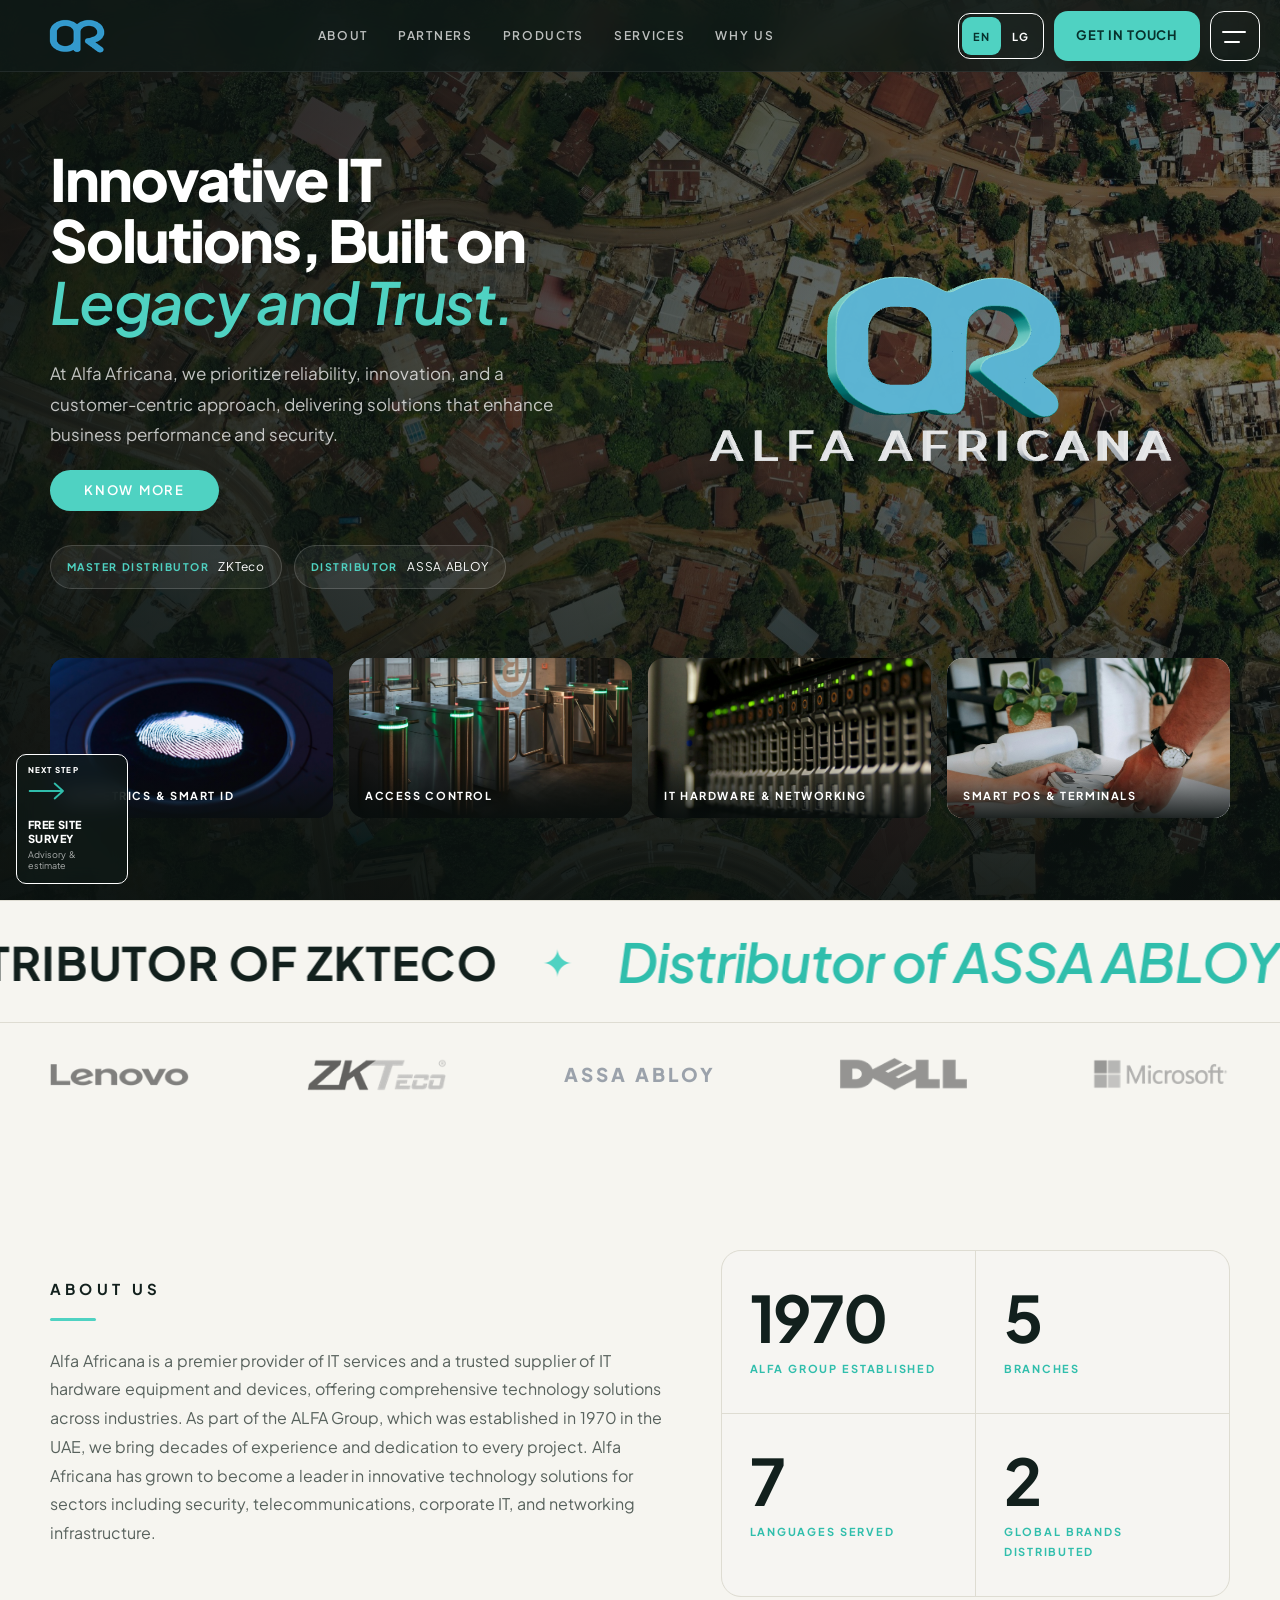
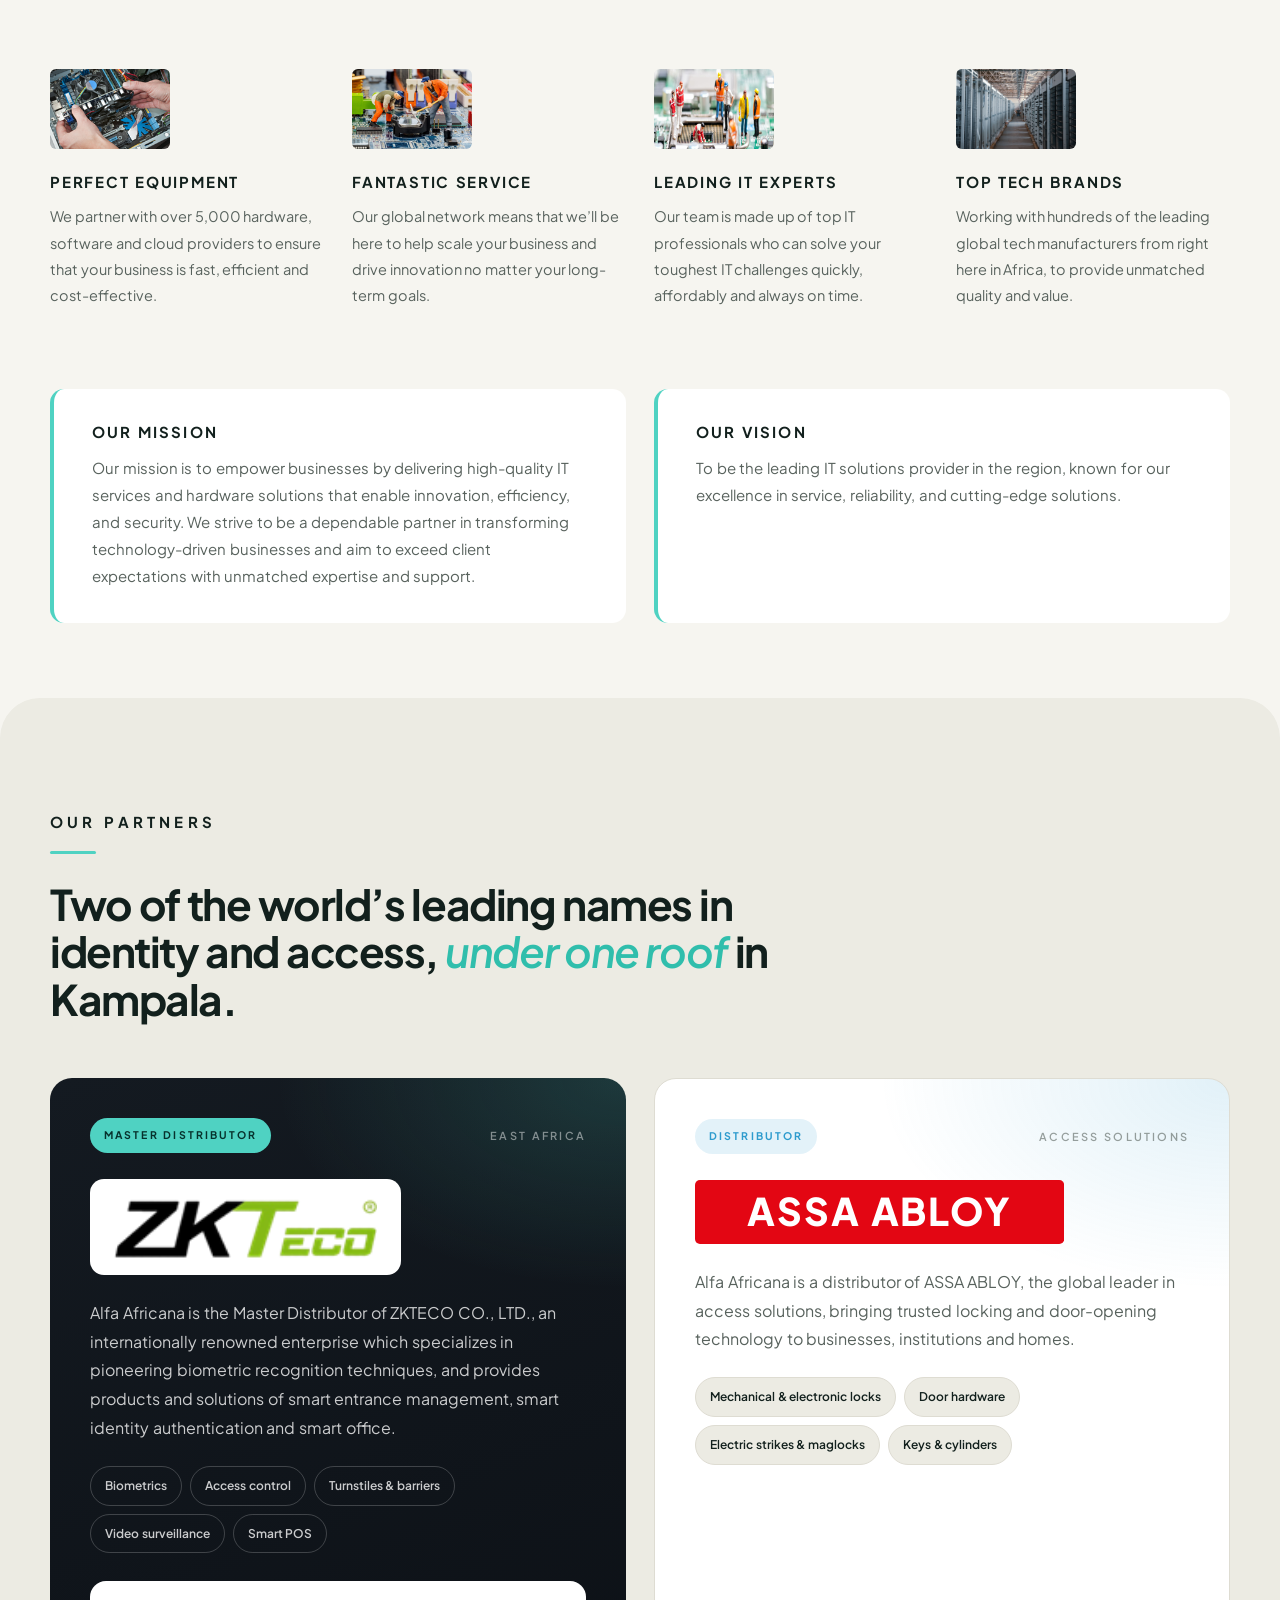
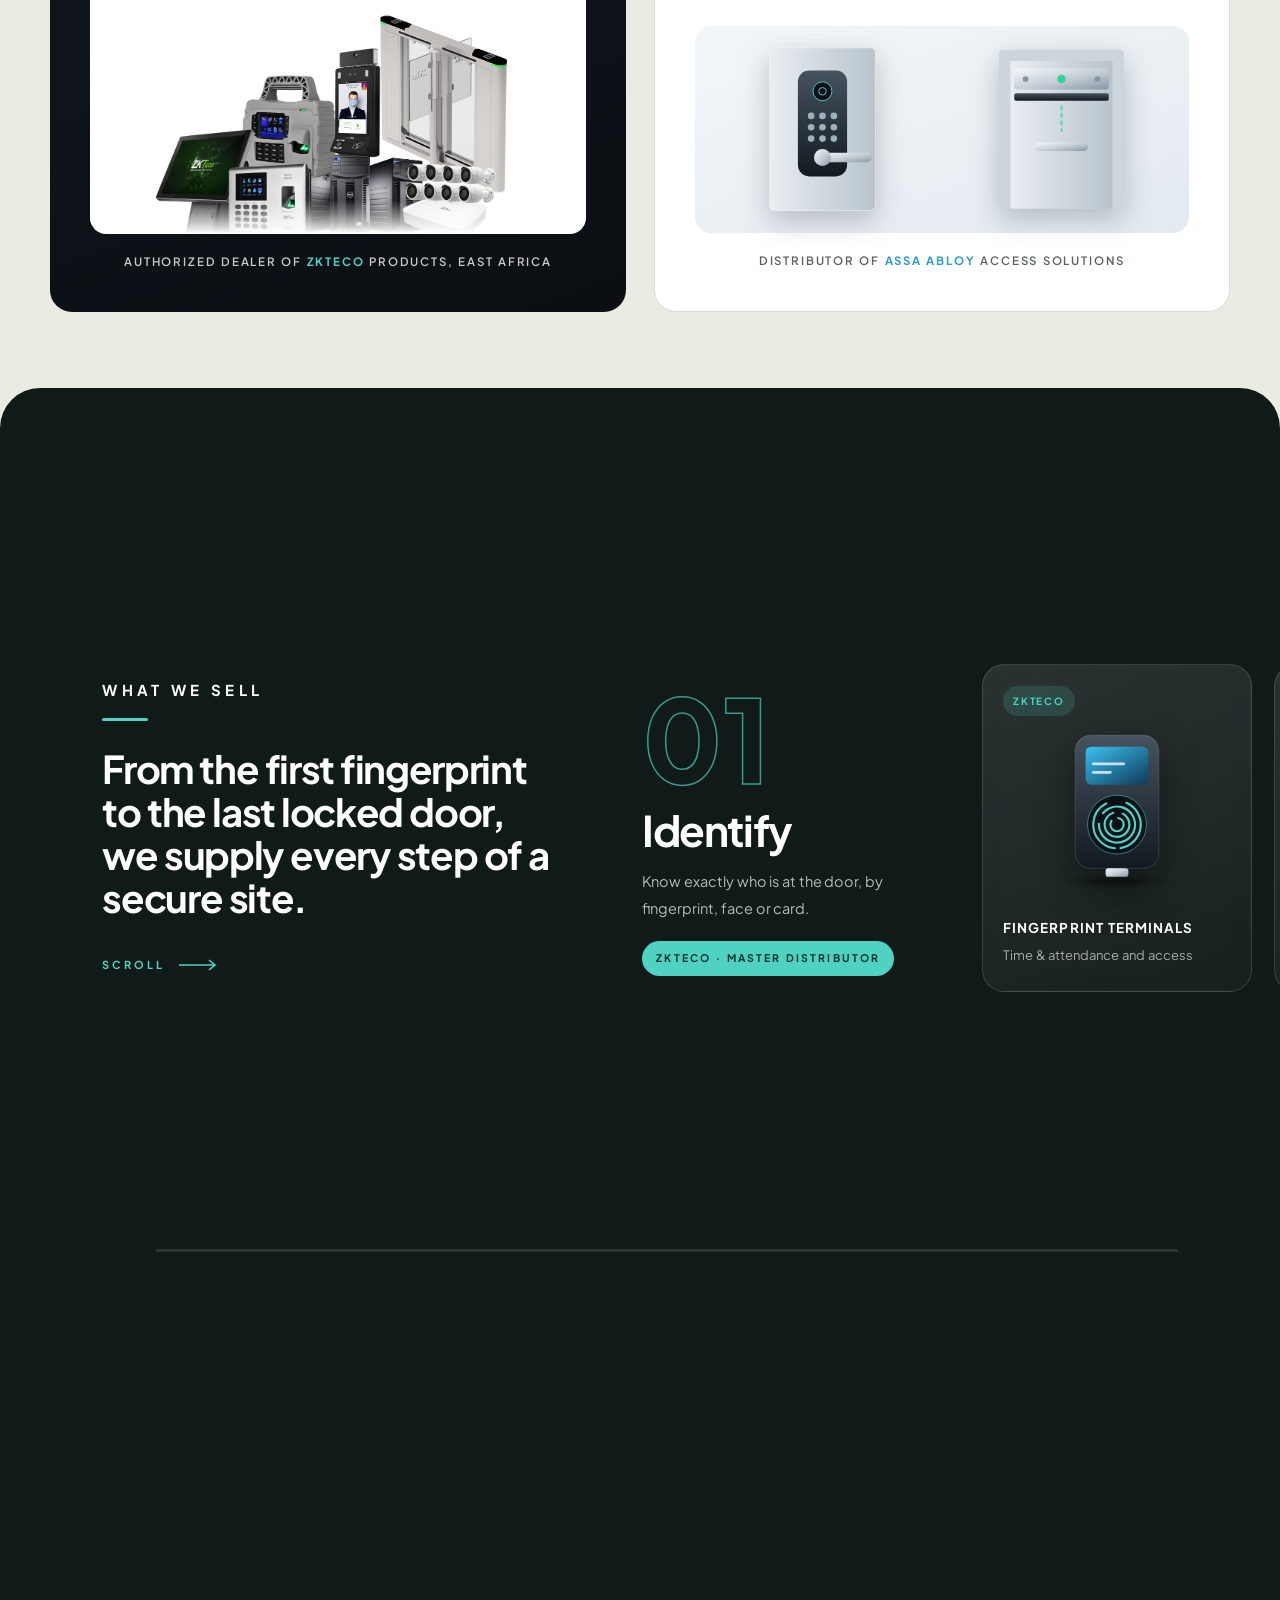
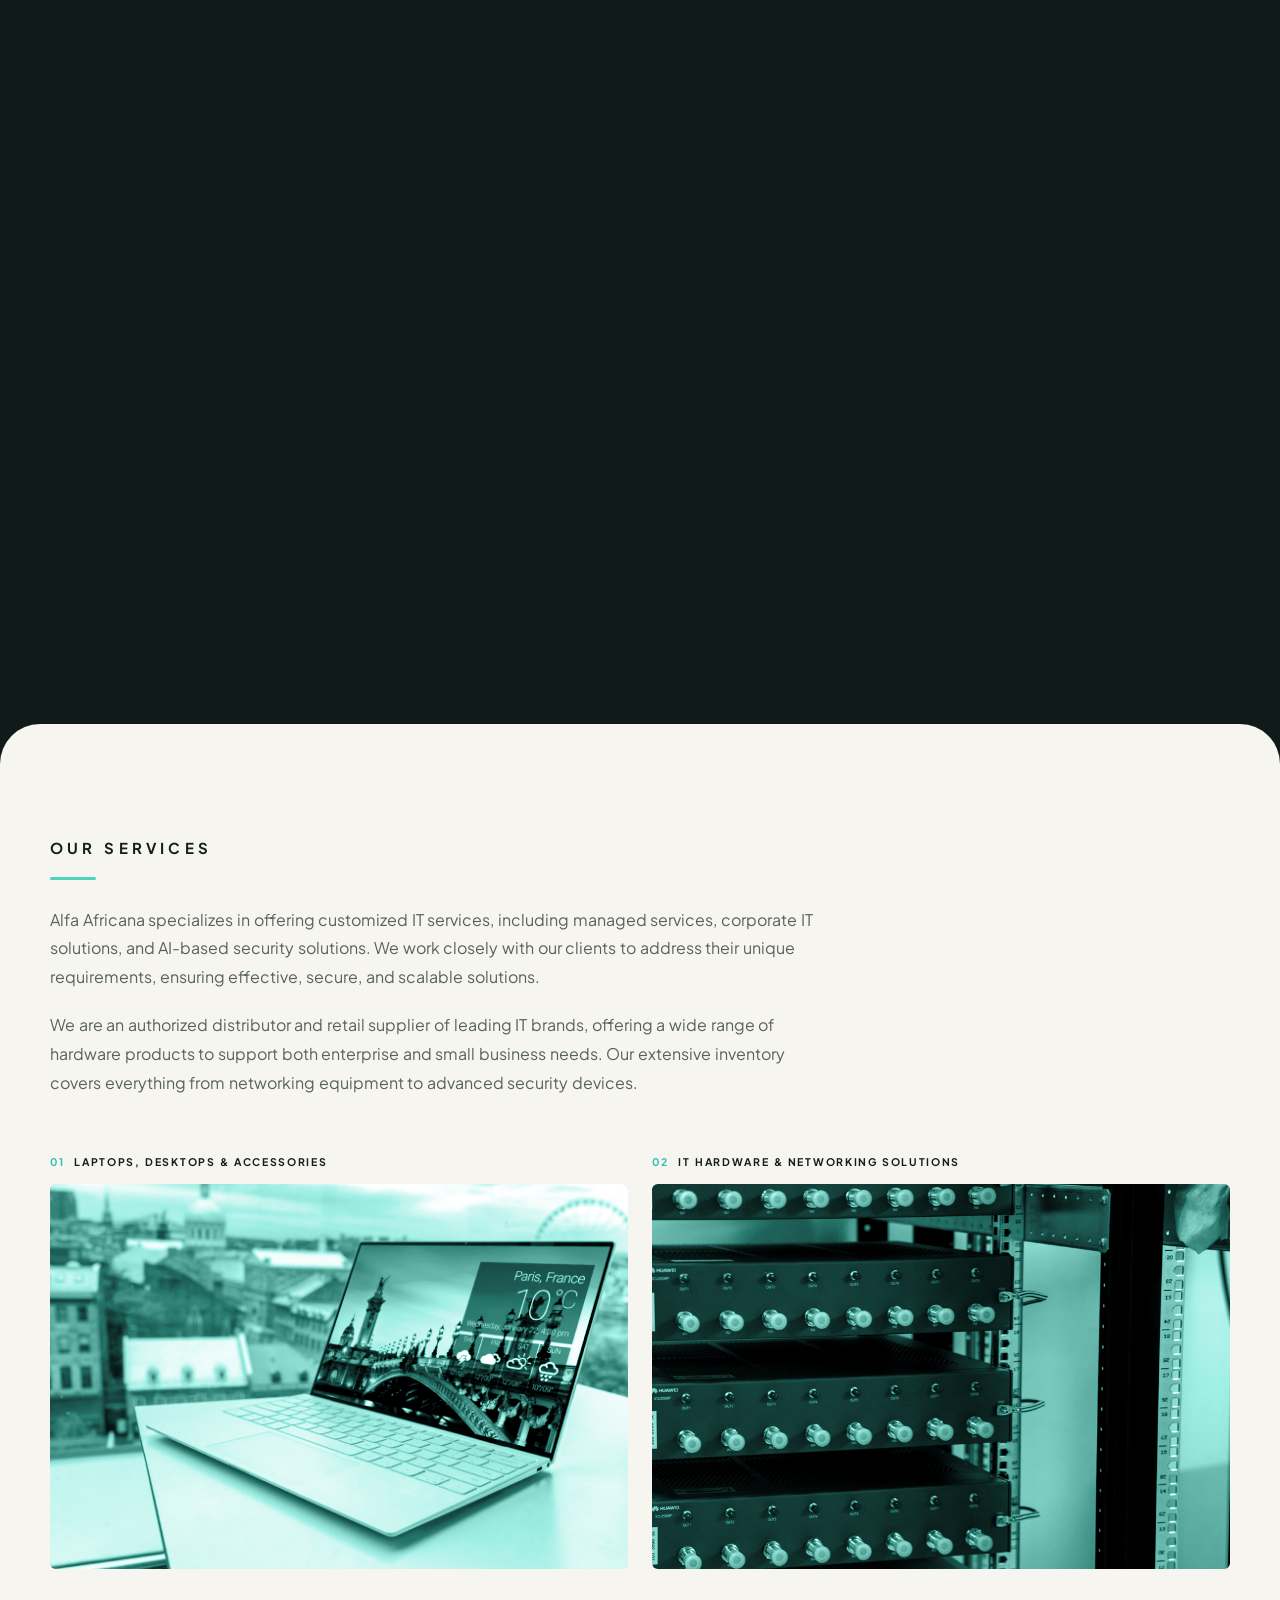
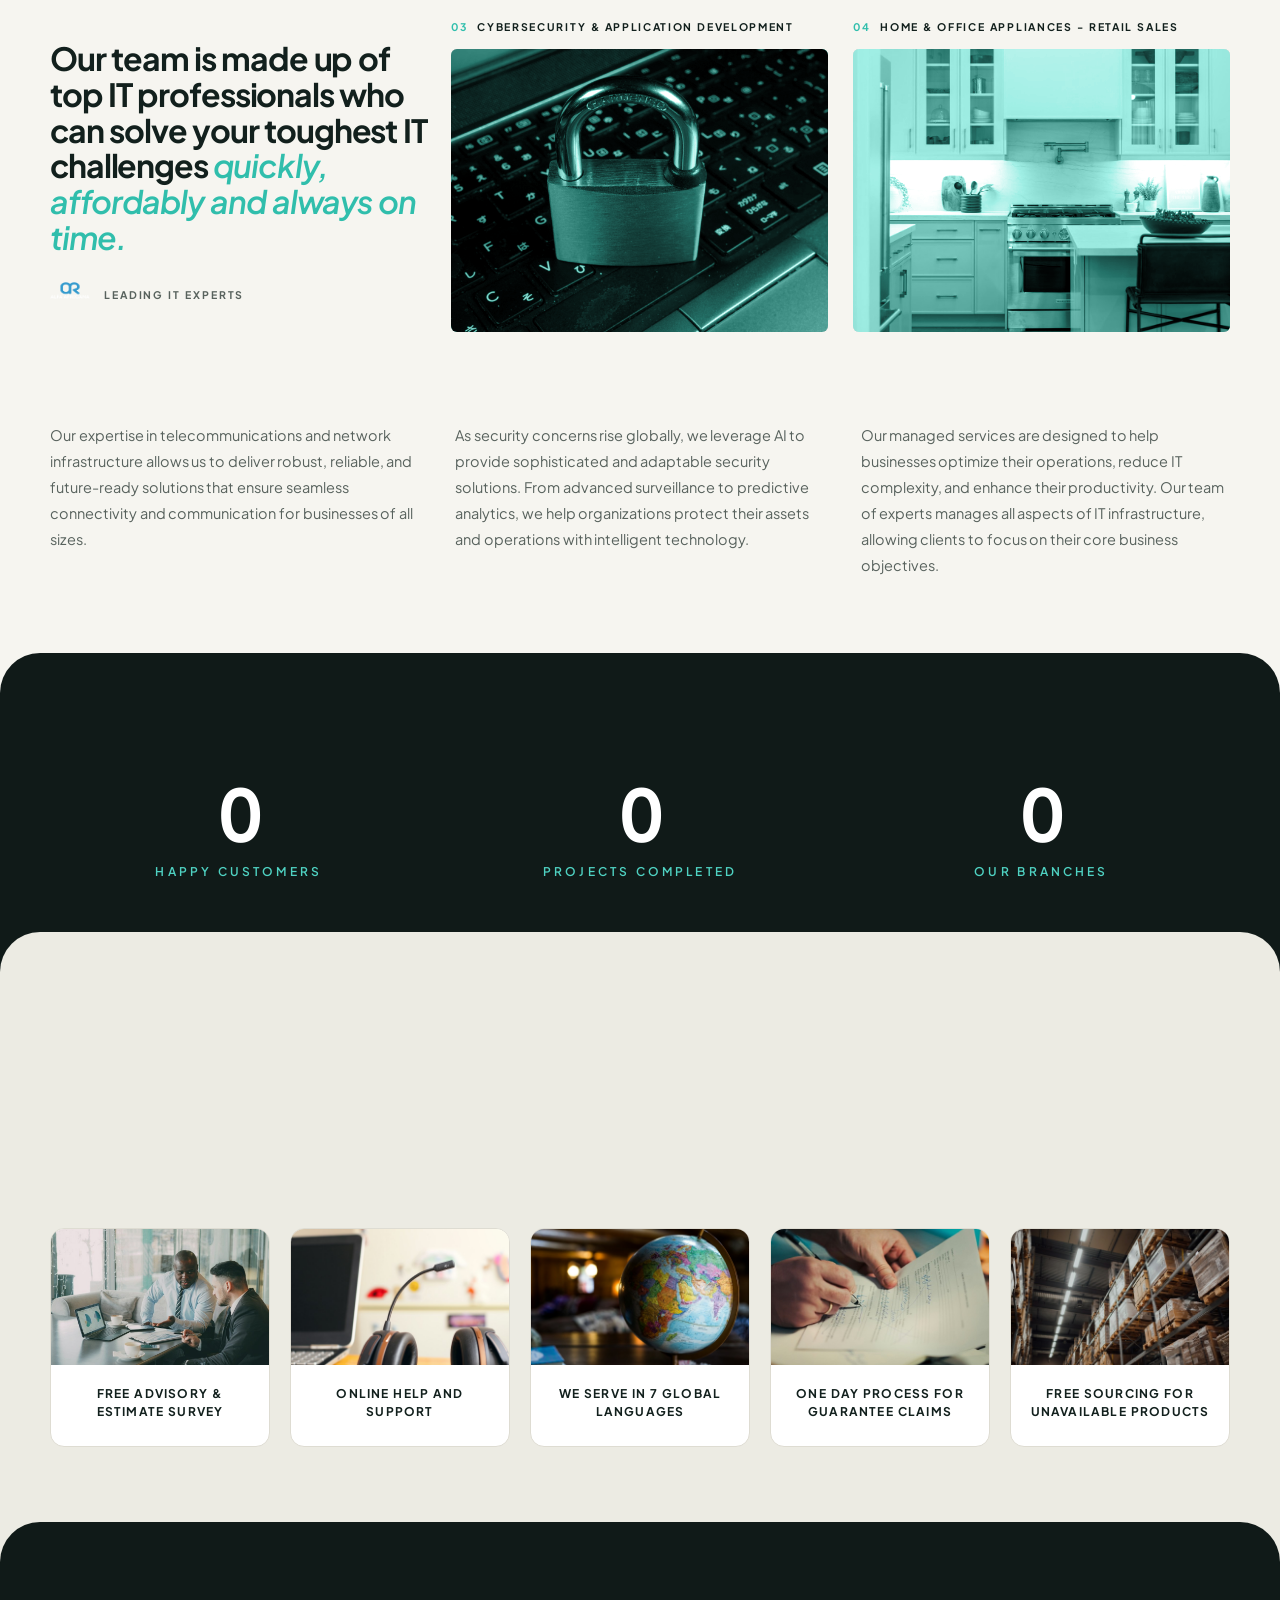
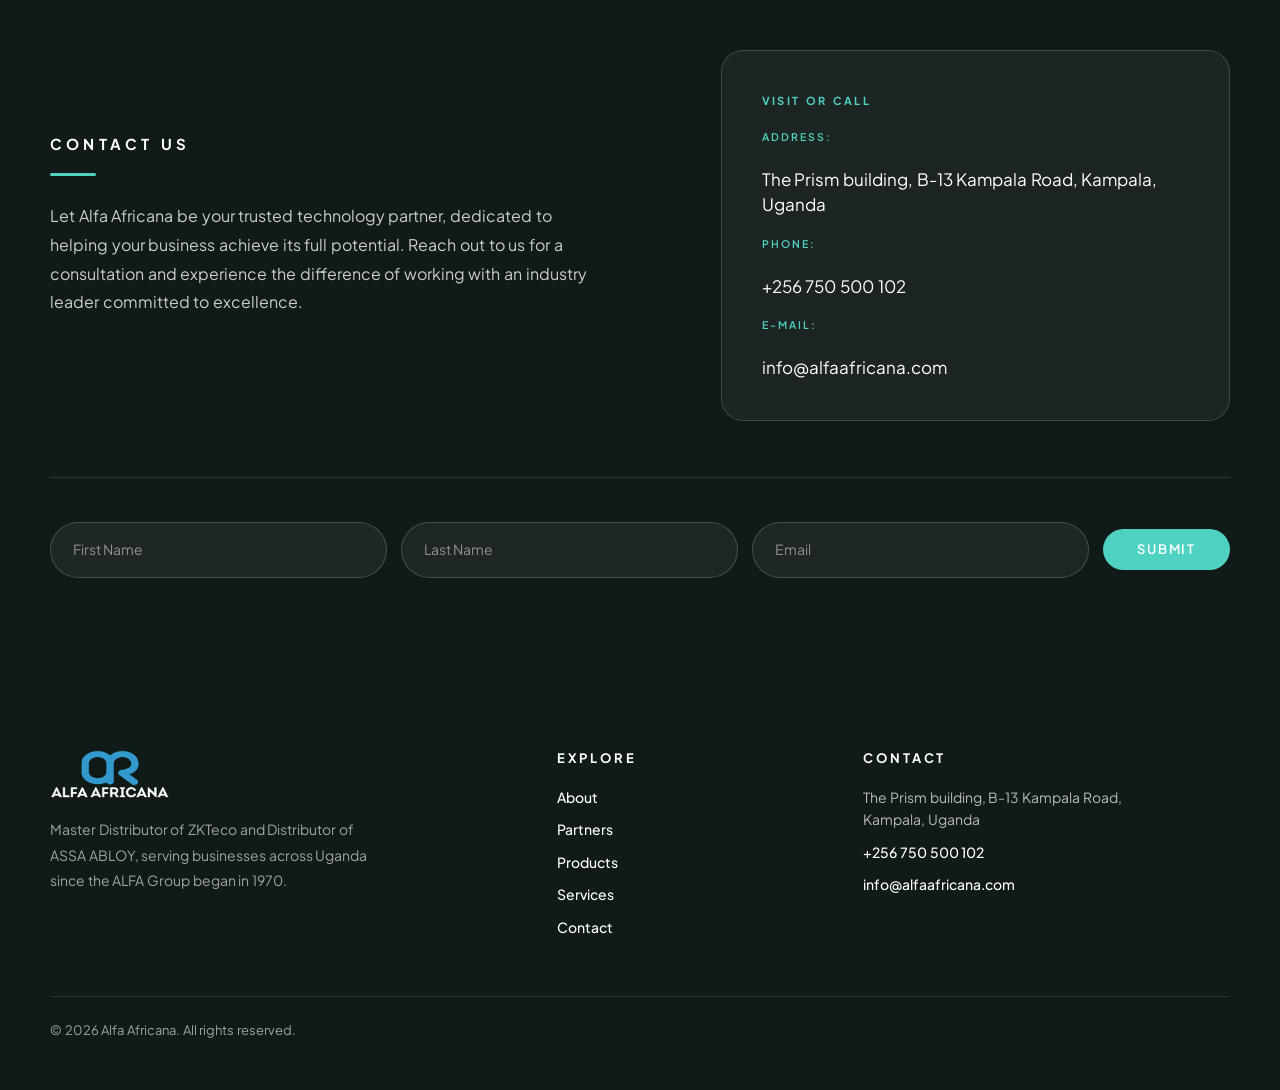
==== commit 5cb07cf4: "Update site: new 3D wordmark font" ====
--- a/index.html
+++ b/index.html
@@ -15,7 +15,7 @@
   <link rel="preconnect" href="https://fonts.gstatic.com" crossorigin>
   <link href="https://fonts.googleapis.com/css2?family=Plus+Jakarta+Sans:ital,wght@0,300..800;1,300..800&display=swap" rel="stylesheet">
   <link rel="preload" as="image" href="images/hero-aerial.jpg">
-  <link rel="stylesheet" href="css/style.css?v=1795637215">
+  <link rel="stylesheet" href="css/style.css?v=1795637323">
   <script type="application/ld+json">{"@context":"https://schema.org","@type":"LocalBusiness","name":"Alfa Africana","description":"Master distributor of ZKTeco and distributor of ASSA ABLOY; IT services and hardware in Kampala, Uganda. Part of the ALFA Group, established 1970.","telephone":"+256750500102","email":"info@alfaafricana.com","address":{"@type":"PostalAddress","streetAddress":"The Prism building, B-13 Kampala Road","addressLocality":"Kampala","addressCountry":"UG"}}</script>
 </head>
 <body>
@@ -529,11 +529,12 @@
 
   <canvas id="logo3d" aria-hidden="true"></canvas>
 
-  <script src="js/topo.js?v=1795637215"></script>
+  <script src="js/topo.js?v=1795637323"></script>
   <script src="vendor/three.min.js"></script>
-  <script src="js/logo-path.js?v=1795637215"></script>
-  <script src="js/logo3d.js?v=1795637215"></script>
-  <script src="js/main.js?v=1795637215"></script>
-  <script src="js/i18n.js?v=1795637215"></script>
+  <script src="js/logo-path.js?v=1795637323"></script>
+  <script src="js/logo-font.js?v=1795637323"></script>
+  <script src="js/logo3d.js?v=1795637323"></script>
+  <script src="js/main.js?v=1795637323"></script>
+  <script src="js/i18n.js?v=1795637323"></script>
 </body>
 </html>
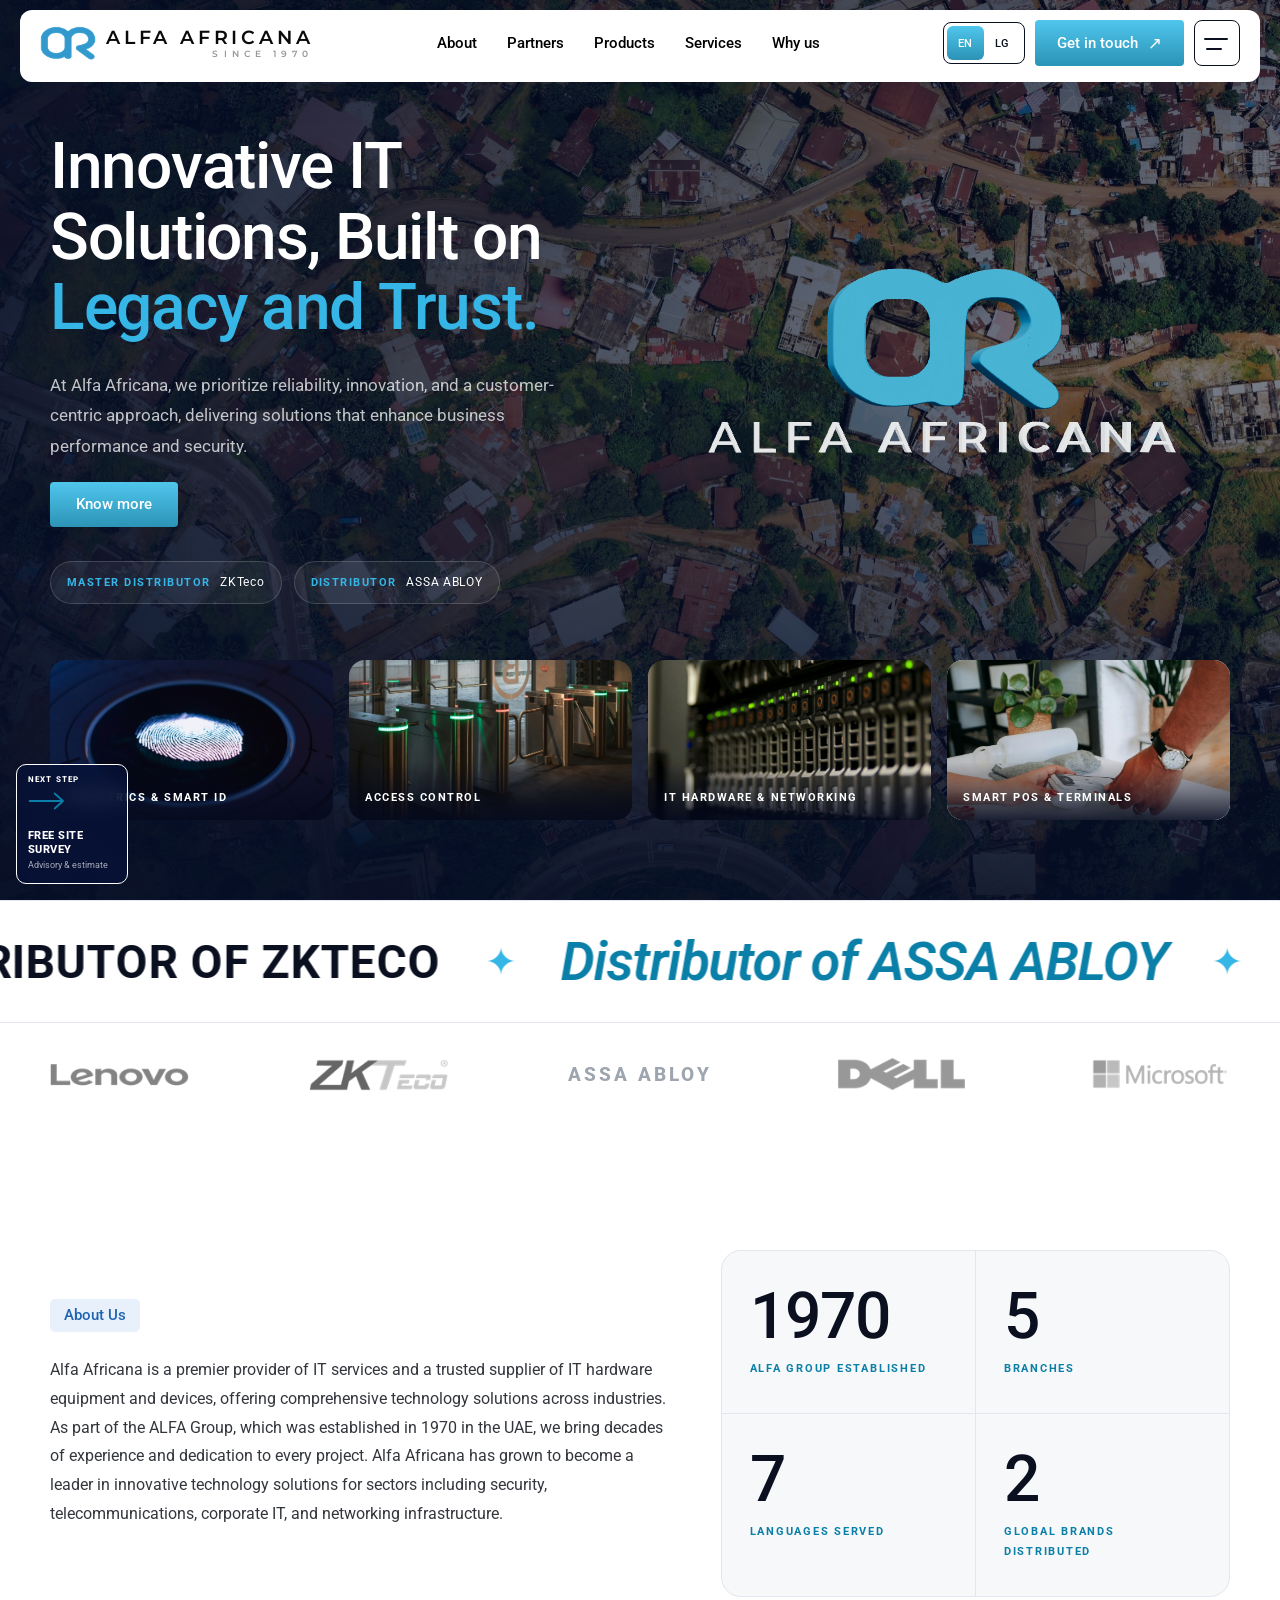
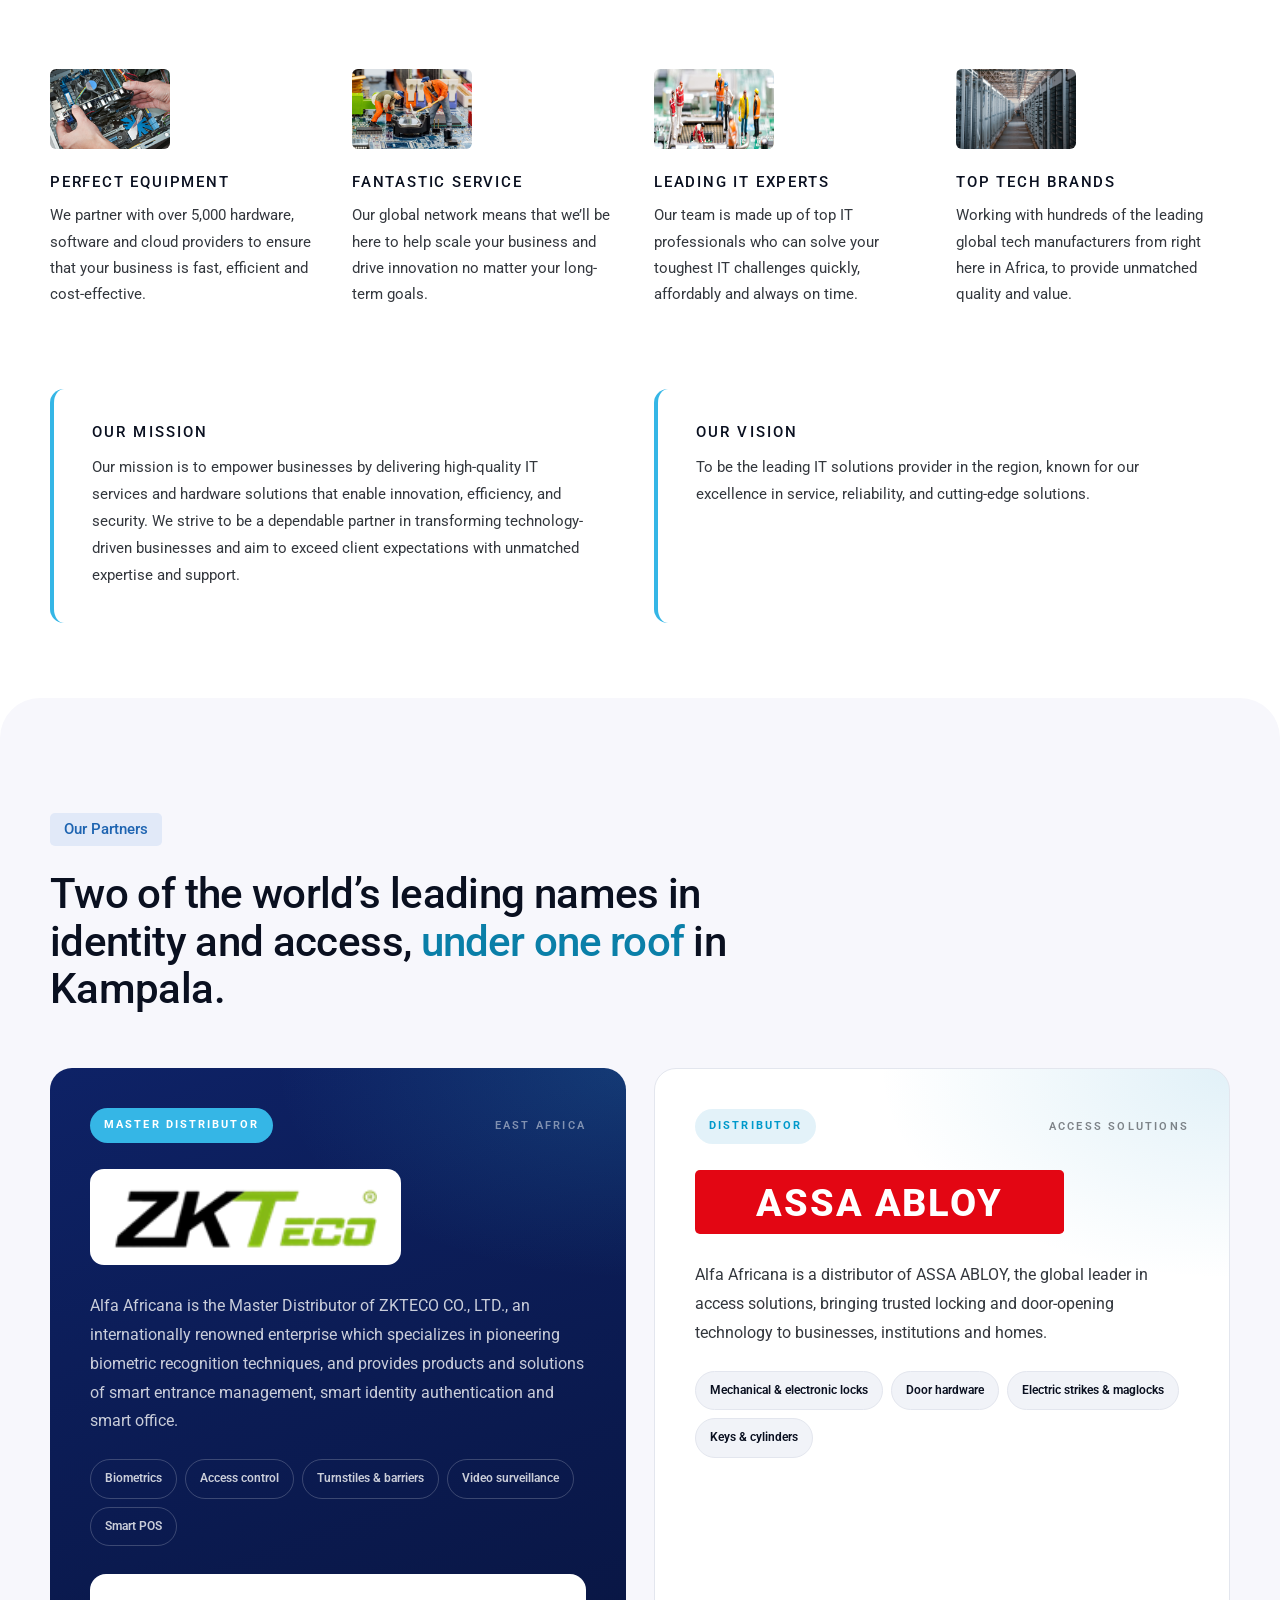
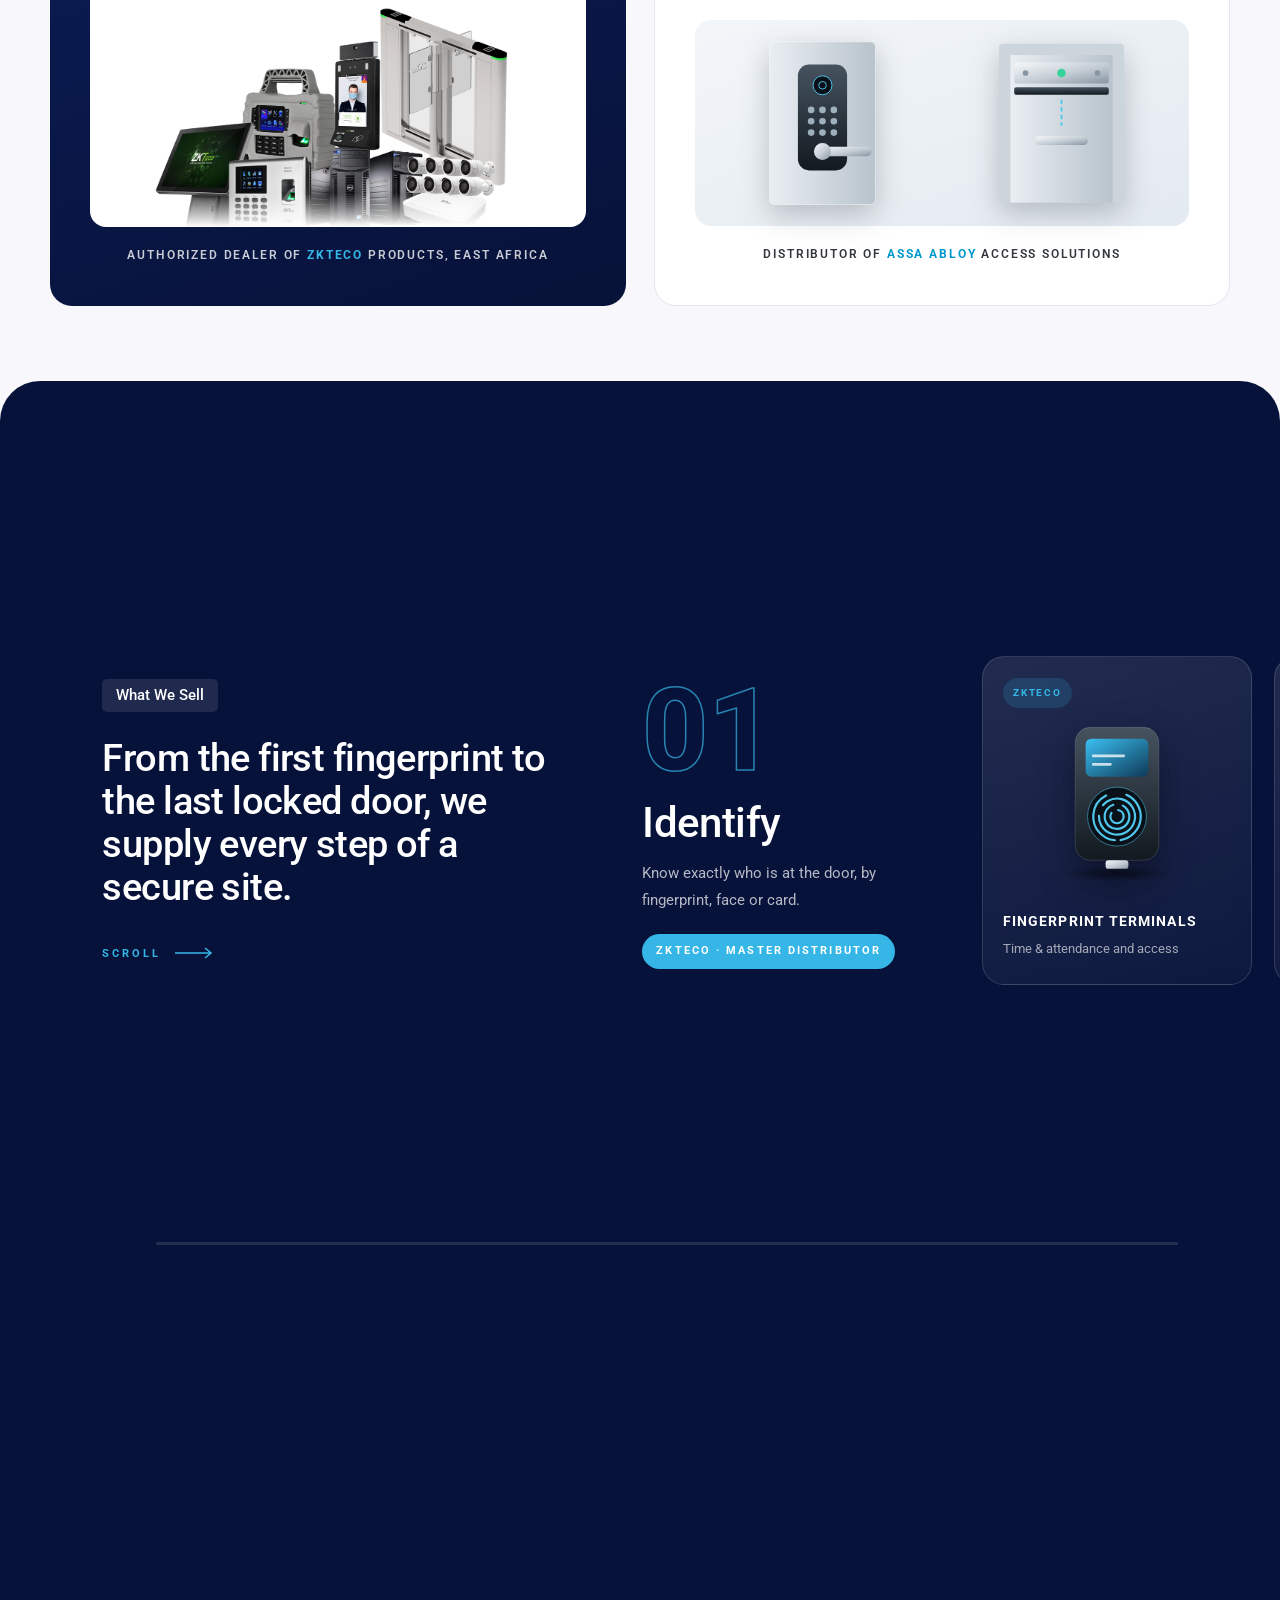
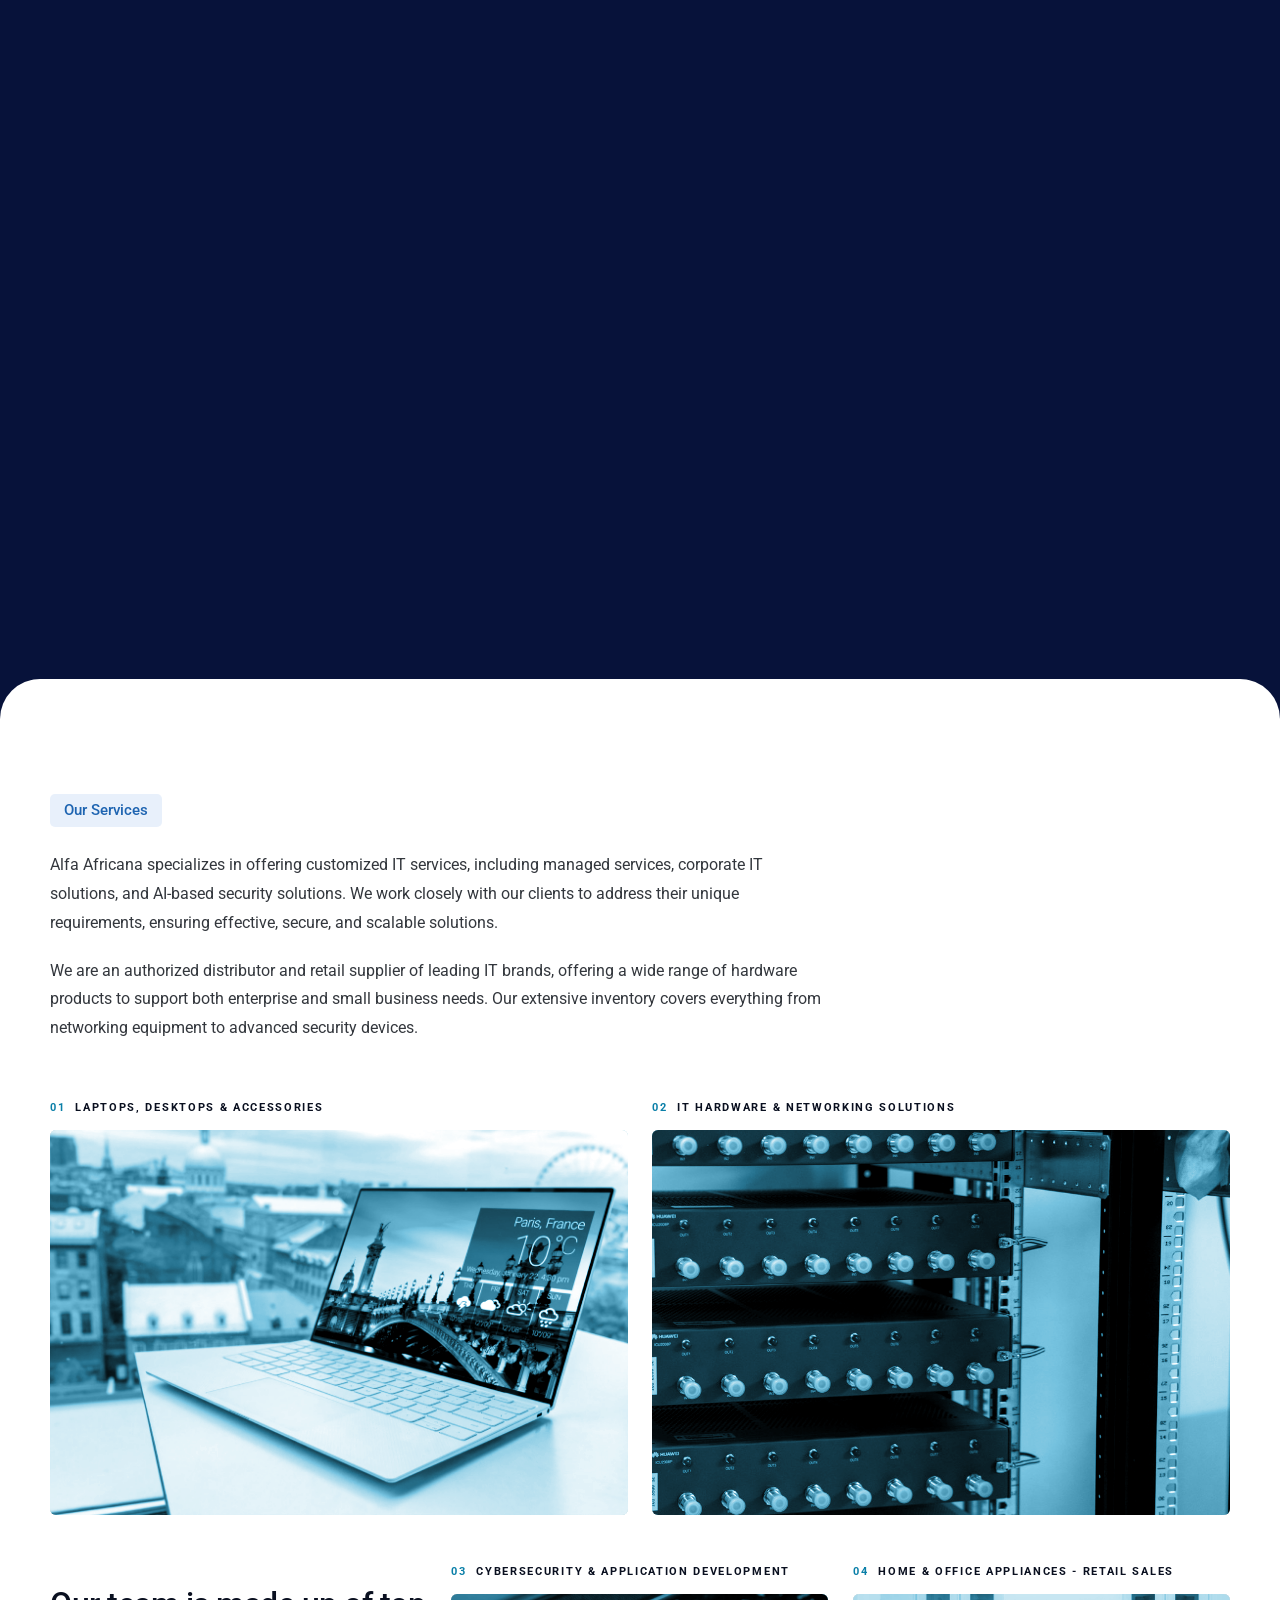
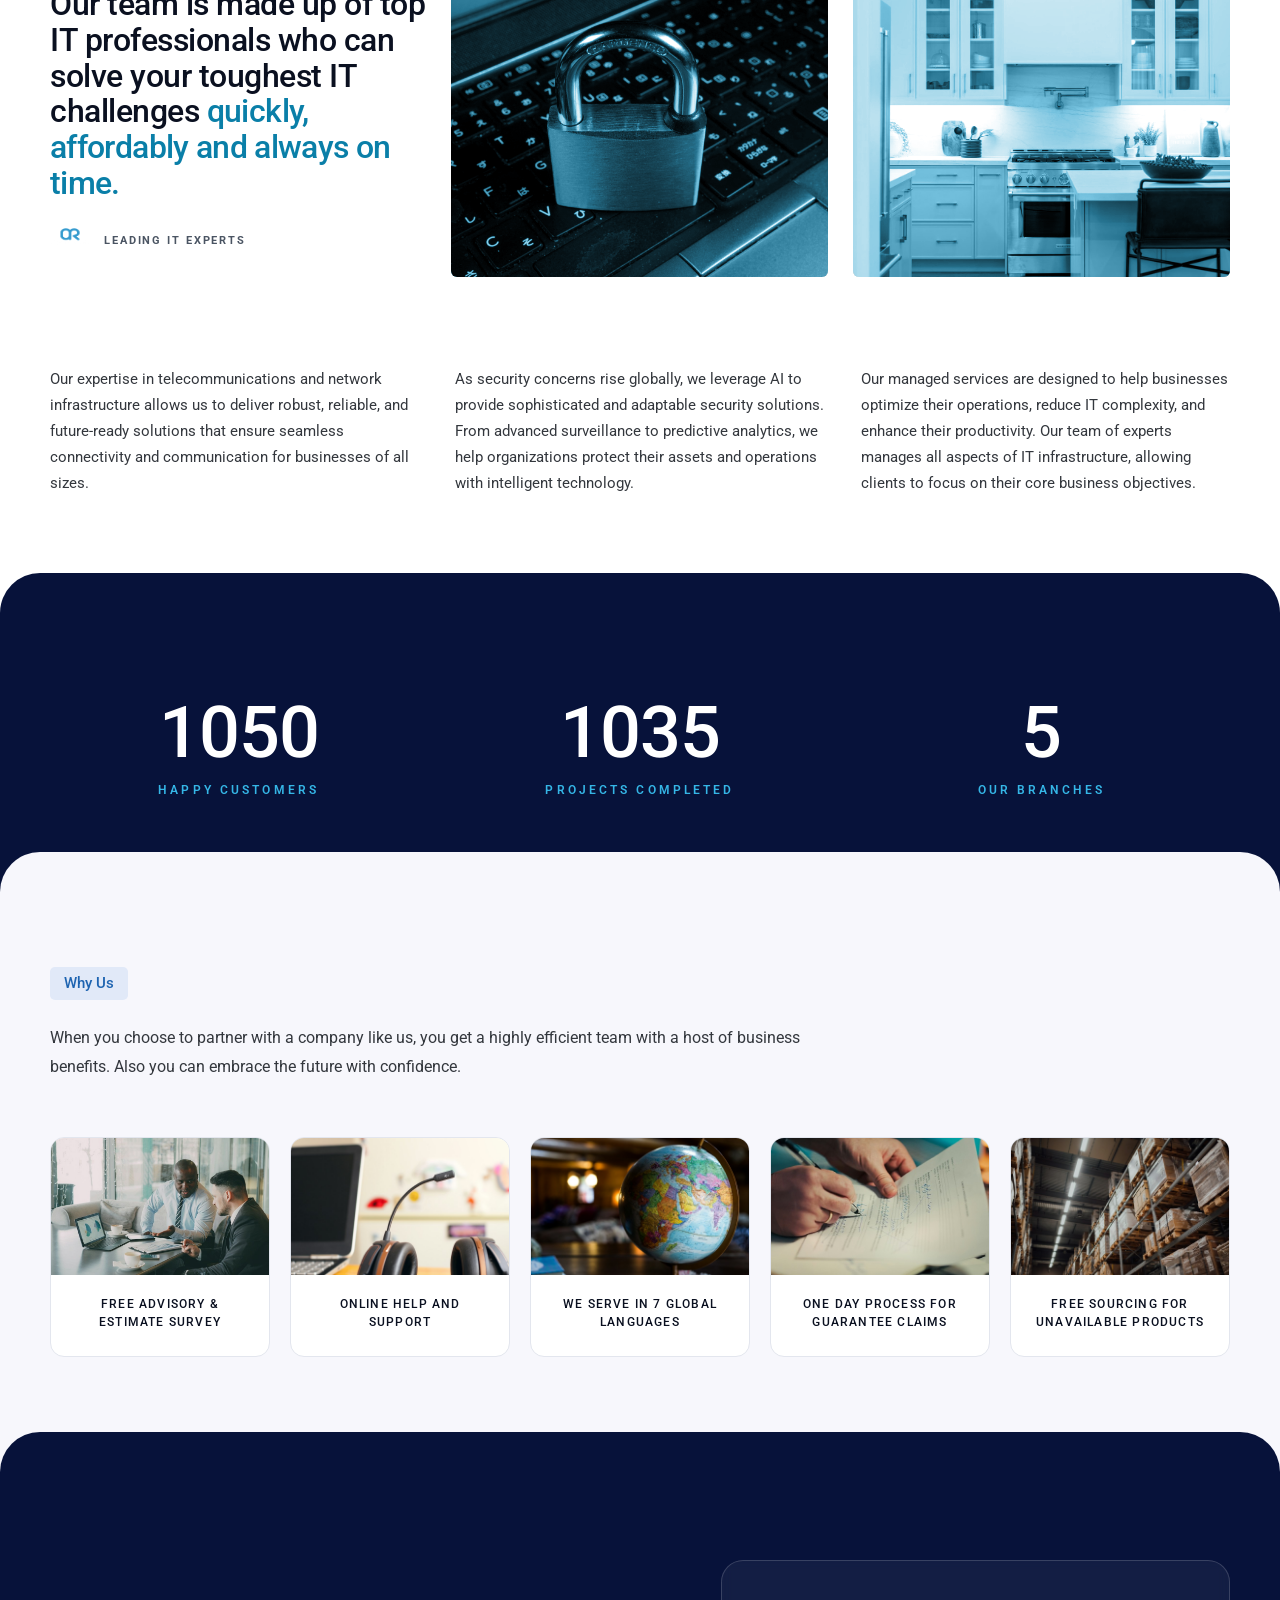
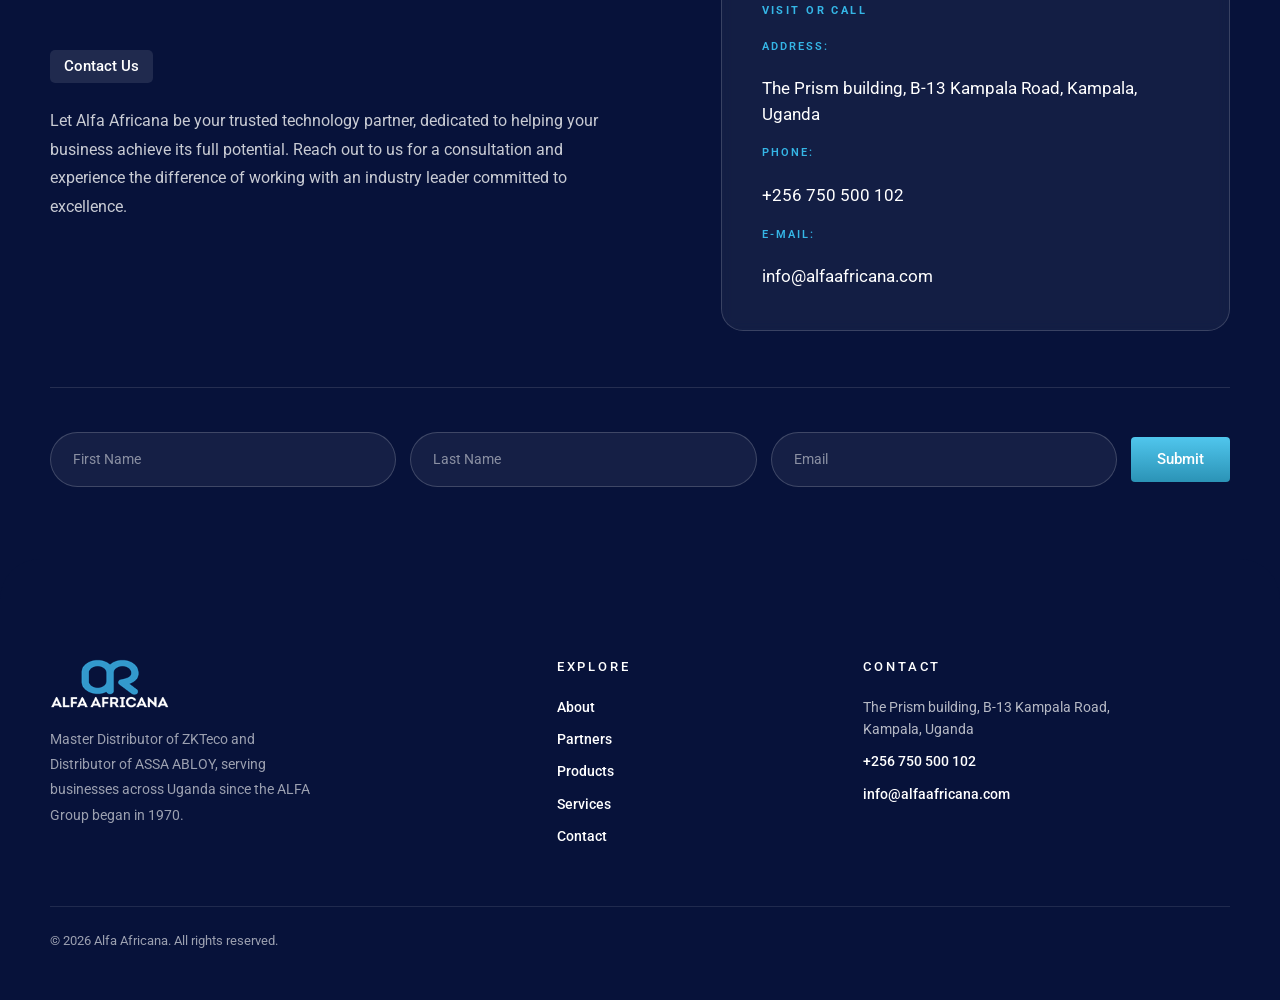
==== commit d0827a83: "Update site: Alfa Royal brand alignment" ====
--- a/index.html
+++ b/index.html
@@ -6,16 +6,16 @@
   <title>Alfa Africana | ZKTeco Master Distributor &amp; ASSA ABLOY Distributor, Kampala</title>
   <meta name="description" content="Alfa Africana is the master distributor of ZKTeco and a distributor of ASSA ABLOY, and a premier provider of IT services and hardware in Kampala, Uganda. Part of the ALFA Group, established in 1970.">
   <link rel="icon" href="images/alfa-logo.png">
-  <meta name="theme-color" content="#f6f5f0">
+  <meta name="theme-color" content="#ffffff">
   <meta property="og:type" content="website">
   <meta property="og:title" content="Alfa Africana | Master Distributor of ZKTeco, Distributor of ASSA ABLOY">
   <meta property="og:description" content="IT services, security and access control hardware in Kampala, Uganda. Part of the ALFA Group, established 1970.">
   <meta property="og:image" content="images/alfa-logo.png">
   <link rel="preconnect" href="https://fonts.googleapis.com">
   <link rel="preconnect" href="https://fonts.gstatic.com" crossorigin>
-  <link href="https://fonts.googleapis.com/css2?family=Plus+Jakarta+Sans:ital,wght@0,300..800;1,300..800&display=swap" rel="stylesheet">
+  <link href="https://fonts.googleapis.com/css2?family=Roboto:ital,wght@0,300;0,400;0,500;0,700;1,400;1,500&family=Montserrat:wght@600;700&display=swap" rel="stylesheet">
   <link rel="preload" as="image" href="images/hero-aerial.jpg">
-  <link rel="stylesheet" href="css/style.css?v=1795637323">
+  <link rel="stylesheet" href="css/style.css?v=1795637581">
   <script type="application/ld+json">{"@context":"https://schema.org","@type":"LocalBusiness","name":"Alfa Africana","description":"Master distributor of ZKTeco and distributor of ASSA ABLOY; IT services and hardware in Kampala, Uganda. Part of the ALFA Group, established 1970.","telephone":"+256750500102","email":"info@alfaafricana.com","address":{"@type":"PostalAddress","streetAddress":"The Prism building, B-13 Kampala Road","addressLocality":"Kampala","addressCountry":"UG"}}</script>
 </head>
 <body>
@@ -40,8 +40,8 @@
       <rect x="76" y="14" width="88" height="140" rx="16" fill="none" stroke="#fff" stroke-opacity=".14"/>
       <rect x="87" y="26" width="66" height="40" rx="6" fill="url(#gScreen)"/>
       <path d="M95 53h18M95 44h32" stroke="#fff" stroke-opacity=".75" stroke-width="3" stroke-linecap="round"/>
-      <circle cx="120" cy="108" r="31" fill="#0a1017" stroke="#4fd2c2" stroke-opacity=".55"/>
-      <g fill="none" stroke="#4fd2c2" stroke-width="2.3" stroke-linecap="round">
+      <circle cx="120" cy="108" r="31" fill="#0a1017" stroke="#50c6ed" stroke-opacity=".55"/>
+      <g fill="none" stroke="#50c6ed" stroke-width="2.3" stroke-linecap="round">
         <circle cx="120" cy="108" r="7" stroke-dasharray="26 8"/>
         <circle cx="120" cy="108" r="13" stroke-dasharray="48 10" transform="rotate(40 120 108)"/>
         <circle cx="120" cy="108" r="19" stroke-dasharray="70 12" transform="rotate(-30 120 108)"/>
@@ -54,11 +54,11 @@
       <ellipse cx="120" cy="168" rx="50" ry="7" fill="url(#gShadow)"/>
       <rect x="80" y="8" width="80" height="146" rx="14" fill="url(#gBody)"/>
       <rect x="80" y="8" width="80" height="146" rx="14" fill="none" stroke="#fff" stroke-opacity=".14"/>
-      <circle cx="120" cy="20" r="3.5" fill="#4fd2c2"/>
+      <circle cx="120" cy="20" r="3.5" fill="#50c6ed"/>
       <rect x="89" y="32" width="62" height="102" rx="7" fill="url(#gScreen)"/>
       <ellipse cx="120" cy="78" rx="16" ry="21" fill="none" stroke="#fff" stroke-opacity=".9" stroke-width="2"/>
       <path d="M92 120c4-16 16-22 28-22s24 6 28 22" fill="none" stroke="#fff" stroke-opacity=".5" stroke-width="2"/>
-      <path d="M98 60v-8h8M142 60v-8h-8M98 100v8h8M142 100v8h-8" fill="none" stroke="#4fd2c2" stroke-width="2.6" stroke-linecap="round"/>
+      <path d="M98 60v-8h8M142 60v-8h-8M98 100v8h8M142 100v8h-8" fill="none" stroke="#50c6ed" stroke-width="2.6" stroke-linecap="round"/>
       <rect x="110" y="154" width="20" height="9" rx="3" fill="url(#gMetal)"/>
     </symbol>
 
@@ -66,14 +66,14 @@
       <ellipse cx="120" cy="168" rx="84" ry="8" fill="url(#gShadow)"/>
       <rect x="44" y="34" width="72" height="116" rx="14" fill="url(#gBody)"/>
       <rect x="44" y="34" width="72" height="116" rx="14" fill="none" stroke="#fff" stroke-opacity=".14"/>
-      <rect x="58" y="50" width="44" height="6" rx="3" fill="#4fd2c2"/>
-      <circle cx="80" cy="104" r="6" fill="#4fd2c2"/>
-      <g fill="none" stroke="#4fd2c2" stroke-linecap="round" stroke-width="3">
+      <rect x="58" y="50" width="44" height="6" rx="3" fill="#50c6ed"/>
+      <circle cx="80" cy="104" r="6" fill="#50c6ed"/>
+      <g fill="none" stroke="#50c6ed" stroke-linecap="round" stroke-width="3">
         <path d="M130 100q8 10 0 22"/><path d="M139 92q12 18 0 38" opacity=".6"/><path d="M148 84q16 26 0 54" opacity=".3"/>
       </g>
       <g transform="rotate(-12 188 108)">
         <rect x="156" y="86" width="66" height="44" rx="6" fill="url(#gMetal)"/>
-        <rect x="156" y="95" width="66" height="8" fill="#2d9bcd"/>
+        <rect x="156" y="95" width="66" height="8" fill="#0099cb"/>
         <rect x="163" y="109" width="14" height="10" rx="2" fill="#d9a441"/>
       </g>
     </symbol>
@@ -82,8 +82,8 @@
       <rect x="64" y="4" width="112" height="172" rx="5" fill="url(#gDoor)"/>
       <rect x="64" y="4" width="112" height="172" rx="5" fill="none" stroke="#fff" stroke-opacity=".5"/>
       <rect x="94" y="28" width="52" height="112" rx="12" fill="url(#gBody)"/>
-      <circle cx="120" cy="50" r="10" fill="#0a1017" stroke="#4fd2c2"/>
-      <circle cx="120" cy="50" r="4" fill="none" stroke="#4fd2c2"/>
+      <circle cx="120" cy="50" r="10" fill="#0a1017" stroke="#50c6ed"/>
+      <circle cx="120" cy="50" r="4" fill="none" stroke="#50c6ed"/>
       <g fill="#9fb0bd">
         <circle cx="108" cy="76" r="3.5"/><circle cx="120" cy="76" r="3.5"/><circle cx="132" cy="76" r="3.5"/>
         <circle cx="108" cy="88" r="3.5"/><circle cx="120" cy="88" r="3.5"/><circle cx="132" cy="88" r="3.5"/>
@@ -107,7 +107,7 @@
     <symbol id="p-barrier" viewBox="0 0 240 180">
       <ellipse cx="110" cy="166" rx="92" ry="8" fill="url(#gShadow)"/>
       <rect x="22" y="70" width="46" height="88" rx="6" fill="url(#gBody)"/>
-      <rect x="30" y="80" width="30" height="8" rx="3" fill="#4fd2c2"/>
+      <rect x="30" y="80" width="30" height="8" rx="3" fill="#50c6ed"/>
       <g transform="rotate(-14 62 90)">
         <rect x="62" y="84" width="168" height="12" rx="3" fill="#fff"/>
         <g clip-path="url(#armClip)" fill="#e5484d">
@@ -125,17 +125,17 @@
       <circle cx="120" cy="37" r="4.5" fill="#34d399"/>
       <rect x="70" y="52" width="100" height="8" rx="2" fill="url(#gBody)"/>
       <rect x="92" y="104" width="56" height="9" rx="4.5" fill="url(#gMetal)"/>
-      <path d="M120 66v26" stroke="#4fd2c2" stroke-width="2" stroke-dasharray="3 5" stroke-linecap="round"/>
+      <path d="M120 66v26" stroke="#50c6ed" stroke-width="2" stroke-dasharray="3 5" stroke-linecap="round"/>
     </symbol>
 
     <symbol id="p-dome" viewBox="0 0 240 180">
       <ellipse cx="120" cy="150" rx="58" ry="7" fill="url(#gShadow)"/>
       <rect x="70" y="12" width="100" height="14" rx="6" fill="url(#gMetal)"/>
       <path d="M82 26h76A40 56 0 0 1 82 26z" fill="url(#gBodyH)"/>
-      <circle cx="120" cy="66" r="15" fill="#0a1017" stroke="#4fd2c2" stroke-width="2"/>
-      <circle cx="120" cy="66" r="7" fill="#2d9bcd"/>
+      <circle cx="120" cy="66" r="15" fill="#0a1017" stroke="#50c6ed" stroke-width="2"/>
+      <circle cx="120" cy="66" r="7" fill="#0099cb"/>
       <circle cx="116" cy="62" r="2.2" fill="#fff" opacity=".85"/>
-      <g fill="#4fd2c2"><circle cx="100" cy="66" r="1.8"/><circle cx="140" cy="66" r="1.8"/><circle cx="120" cy="46" r="1.8"/></g>
+      <g fill="#50c6ed"><circle cx="100" cy="66" r="1.8"/><circle cx="140" cy="66" r="1.8"/><circle cx="120" cy="46" r="1.8"/></g>
       <path d="M92 44c8-7 18-10 28-10" stroke="#fff" stroke-opacity=".35" stroke-width="3" fill="none" stroke-linecap="round"/>
     </symbol>
 
@@ -143,10 +143,10 @@
       <ellipse cx="120" cy="168" rx="70" ry="7" fill="url(#gShadow)"/>
       <rect x="56" y="6" width="128" height="156" rx="8" fill="#0d1319"/>
       <g>
-        <rect x="64" y="14" width="112" height="30" rx="4" fill="url(#gBody)"/><circle cx="76" cy="29" r="3" fill="#4fd2c2"/><circle cx="87" cy="29" r="3" fill="#34d399"/><path d="M104 22h60M104 29h60M104 36h60" stroke="#fff" stroke-opacity=".15" stroke-width="2"/>
-        <rect x="64" y="48" width="112" height="30" rx="4" fill="url(#gBody)"/><circle cx="76" cy="63" r="3" fill="#4fd2c2"/><circle cx="87" cy="63" r="3" fill="#34d399"/><path d="M104 56h60M104 63h60M104 70h60" stroke="#fff" stroke-opacity=".15" stroke-width="2"/>
-        <rect x="64" y="82" width="112" height="30" rx="4" fill="url(#gBody)"/><circle cx="76" cy="97" r="3" fill="#4fd2c2"/><circle cx="87" cy="97" r="3" fill="#f5a623"/><path d="M104 90h60M104 97h60M104 104h60" stroke="#fff" stroke-opacity=".15" stroke-width="2"/>
-        <rect x="64" y="116" width="112" height="30" rx="4" fill="url(#gBody)"/><circle cx="76" cy="131" r="3" fill="#4fd2c2"/><circle cx="87" cy="131" r="3" fill="#34d399"/><path d="M104 124h60M104 131h60M104 138h60" stroke="#fff" stroke-opacity=".15" stroke-width="2"/>
+        <rect x="64" y="14" width="112" height="30" rx="4" fill="url(#gBody)"/><circle cx="76" cy="29" r="3" fill="#50c6ed"/><circle cx="87" cy="29" r="3" fill="#34d399"/><path d="M104 22h60M104 29h60M104 36h60" stroke="#fff" stroke-opacity=".15" stroke-width="2"/>
+        <rect x="64" y="48" width="112" height="30" rx="4" fill="url(#gBody)"/><circle cx="76" cy="63" r="3" fill="#50c6ed"/><circle cx="87" cy="63" r="3" fill="#34d399"/><path d="M104 56h60M104 63h60M104 70h60" stroke="#fff" stroke-opacity=".15" stroke-width="2"/>
+        <rect x="64" y="82" width="112" height="30" rx="4" fill="url(#gBody)"/><circle cx="76" cy="97" r="3" fill="#50c6ed"/><circle cx="87" cy="97" r="3" fill="#f5a623"/><path d="M104 90h60M104 97h60M104 104h60" stroke="#fff" stroke-opacity=".15" stroke-width="2"/>
+        <rect x="64" y="116" width="112" height="30" rx="4" fill="url(#gBody)"/><circle cx="76" cy="131" r="3" fill="#50c6ed"/><circle cx="87" cy="131" r="3" fill="#34d399"/><path d="M104 124h60M104 131h60M104 138h60" stroke="#fff" stroke-opacity=".15" stroke-width="2"/>
       </g>
     </symbol>
 
@@ -154,11 +154,11 @@
       <ellipse cx="120" cy="150" rx="96" ry="8" fill="url(#gShadow)"/>
       <rect x="20" y="62" width="200" height="50" rx="7" fill="url(#gBody)"/>
       <rect x="20" y="62" width="200" height="50" rx="7" fill="none" stroke="#fff" stroke-opacity=".14"/>
-      <rect x="28" y="72" width="8" height="30" rx="2" fill="#2d9bcd"/>
+      <rect x="28" y="72" width="8" height="30" rx="2" fill="#0099cb"/>
       <rect x="44" y="72" width="162" height="19" fill="url(#portPat)"/>
-      <g fill="#4fd2c2"><circle cx="49" cy="68" r="1.4"/><circle cx="76" cy="68" r="1.4"/><circle cx="103" cy="68" r="1.4"/><circle cx="130" cy="68" r="1.4"/><circle cx="157" cy="68" r="1.4"/><circle cx="184" cy="68" r="1.4"/></g>
-      <path d="M92 100v20c0 14 22 12 22 28" stroke="#4fd2c2" stroke-width="3.2" fill="none" stroke-linecap="round"/>
-      <path d="M146 100v10c0 16-26 12-26 36" stroke="#2d9bcd" stroke-width="3.2" fill="none" stroke-linecap="round"/>
+      <g fill="#50c6ed"><circle cx="49" cy="68" r="1.4"/><circle cx="76" cy="68" r="1.4"/><circle cx="103" cy="68" r="1.4"/><circle cx="130" cy="68" r="1.4"/><circle cx="157" cy="68" r="1.4"/><circle cx="184" cy="68" r="1.4"/></g>
+      <path d="M92 100v20c0 14 22 12 22 28" stroke="#50c6ed" stroke-width="3.2" fill="none" stroke-linecap="round"/>
+      <path d="M146 100v10c0 16-26 12-26 36" stroke="#0099cb" stroke-width="3.2" fill="none" stroke-linecap="round"/>
     </symbol>
 
     <symbol id="p-laptop" viewBox="0 0 240 180">
@@ -185,8 +185,9 @@
 
   <header class="nav" id="nav">
     <div class="nav__inner">
-      <a class="nav__logo" href="#home" aria-label="Alfa Africana">
-        <img src="images/alfa-logo.png" alt="Alfa Africana" width="181" height="75">
+      <a class="nav__logo" href="#home" aria-label="Alfa Africana, since 1970">
+        <span class="brand__mark"><img src="images/alfa-logo.png" alt="" width="181" height="75"></span>
+        <span class="brand__t"><b>ALFA AFRICANA</b><i>SINCE 1970</i></span>
       </a>
       <nav class="nav__links" aria-label="Main">
         <a href="#about">About</a><a href="#partners">Partners</a><a href="#catalogue">Products</a><a href="#services">Services</a><a href="#benefits">Why us</a>
@@ -348,7 +349,7 @@
               <span class="tag">Distributor</span>
               <span class="partner__region">Access solutions</span>
             </div>
-            <h3 class="partner__name partner__name--logo"><a href="https://www.assaabloy.com/" target="_blank" rel="noopener" aria-label="ASSA ABLOY"><svg class="aa-logo" viewBox="0 0 300 52" role="img" aria-hidden="true"><rect width="300" height="52" rx="4" fill="#e30613"/><text x="150" y="37" text-anchor="middle" font-family="'Plus Jakarta Sans', Arial, sans-serif" font-weight="800" font-size="31" letter-spacing="1.5" fill="#fff">ASSA ABLOY</text></svg></a></h3>
+            <h3 class="partner__name partner__name--logo"><a href="https://www.assaabloy.com/" target="_blank" rel="noopener" aria-label="ASSA ABLOY"><svg class="aa-logo" viewBox="0 0 300 52" role="img" aria-hidden="true"><rect width="300" height="52" rx="4" fill="#e30613"/><text x="150" y="37" text-anchor="middle" font-family="Roboto, Arial, sans-serif" font-weight="800" font-size="31" letter-spacing="1.5" fill="#fff">ASSA ABLOY</text></svg></a></h3>
             <p>Alfa Africana is a distributor of ASSA ABLOY, the global leader in access solutions, bringing trusted locking and door-opening technology to businesses, institutions and homes.</p>
             <ul class="chips"><li>Mechanical &amp; electronic locks</li><li>Door hardware</li><li>Electric strikes &amp; maglocks</li><li>Keys &amp; cylinders</li></ul>
             <div class="partner__art" aria-hidden="true">
@@ -529,12 +530,12 @@
 
   <canvas id="logo3d" aria-hidden="true"></canvas>
 
-  <script src="js/topo.js?v=1795637323"></script>
+  <script src="js/topo.js?v=1795637581"></script>
   <script src="vendor/three.min.js"></script>
-  <script src="js/logo-path.js?v=1795637323"></script>
-  <script src="js/logo-font.js?v=1795637323"></script>
-  <script src="js/logo3d.js?v=1795637323"></script>
-  <script src="js/main.js?v=1795637323"></script>
-  <script src="js/i18n.js?v=1795637323"></script>
+  <script src="js/logo-path.js?v=1795637581"></script>
+  <script src="js/logo-font.js?v=1795637581"></script>
+  <script src="js/logo3d.js?v=1795637581"></script>
+  <script src="js/main.js?v=1795637581"></script>
+  <script src="js/i18n.js?v=1795637581"></script>
 </body>
 </html>
--- a/css/style.css
+++ b/css/style.css
@@ -1,16 +1,16 @@
 :root {
-  --teal: #4fd2c2;
-  --teal-d: #30beac;
-  --blue: #2d9bcd;
-  --ink: #12201d;
-  --text: #58625d;
-  --line: #dedcd2;
-  --grey: #ecebe3;
-  --dark: #0a1210;
-  --bg-light: #f6f5f0;
-  --bg-tint: #ecebe3;
-  --bg-dark: #101a18;
-  --serif: "Plus Jakarta Sans", system-ui, sans-serif;
+  --teal: #35b6e6;
+  --teal-d: #0a7fa8;
+  --blue: #0099cb;
+  --ink: #0a1020;
+  --text: #4b5563;
+  --line: #e3e6ee;
+  --grey: #f1f3f8;
+  --dark: #050b24;
+  --bg-light: #ffffff;
+  --bg-tint: #f7f7fc;
+  --bg-dark: #07123a;
+  --serif: Roboto, system-ui, sans-serif;
   --fg: var(--ink);
   --nav-h: 80px;
 }
@@ -20,7 +20,7 @@
 html { scroll-behavior: smooth; scroll-padding-top: var(--nav-h); }
 body {
   margin: 0;
-  font: 400 16px/1.8 "Plus Jakarta Sans", system-ui, sans-serif;
+  font: 400 16px/1.8 Roboto, system-ui, sans-serif;
   color: var(--text);
   background: var(--bg-light);
   -webkit-font-smoothing: antialiased;
@@ -37,10 +37,10 @@
   display: inline-block; border: 0; cursor: pointer;
   background: var(--teal); color: #fff;
   padding: 14px 34px; border-radius: 40px;
-  font: 600 13px/1 "Plus Jakarta Sans", system-ui, sans-serif; letter-spacing: .14em; text-transform: uppercase;
+  font: 600 13px/1 Roboto, system-ui, sans-serif; letter-spacing: .14em; text-transform: uppercase;
   transition: background .25s, transform .25s, box-shadow .25s;
 }
-.btn:hover { background: var(--teal-d); transform: translateY(-3px); box-shadow: 0 12px 24px rgba(79, 210, 194, .4); }
+.btn:hover { background: var(--teal-d); transform: translateY(-3px); box-shadow: 0 12px 24px rgba(53, 182, 230, .4); }
 
 /* Section titles */
 .title { font-size: 15px; font-weight: 700; letter-spacing: .28em; text-transform: uppercase; color: var(--ink); padding-bottom: 22px; margin-bottom: 26px; position: relative; }
@@ -50,8 +50,8 @@
 
 /* Nav: just the logo and two controls, like a poster; the menu is full-screen */
 .nav { position: fixed; inset: 0 0 auto; z-index: 50; pointer-events: none; }
-.nav::before { content: ""; position: absolute; inset: 0; height: 72px; background: rgba(246, 245, 240, .82); -webkit-backdrop-filter: blur(16px) saturate(1.4); backdrop-filter: blur(16px) saturate(1.4); border-bottom: 1px solid rgba(18, 32, 29, .08); transition: background .3s, border-color .3s; }
-html.on-dark .nav::before { background: rgba(16, 26, 24, .78); border-color: rgba(255, 255, 255, .08); }
+.nav::before { content: ""; position: absolute; inset: 0; height: 72px; background: rgba(255, 255, 255, .82); -webkit-backdrop-filter: blur(16px) saturate(1.4); backdrop-filter: blur(16px) saturate(1.4); border-bottom: 1px solid rgba(10, 16, 32, .08); transition: background .3s, border-color .3s; }
+html.on-dark .nav::before { background: rgba(7, 18, 58, .78); border-color: rgba(255, 255, 255, .08); }
 html.menu-open .nav::before { background: transparent; border-color: transparent; -webkit-backdrop-filter: none; backdrop-filter: none; }
 .nav__inner { position: relative; display: flex; align-items: center; justify-content: space-between; padding: 11px 20px 0; }
 .nav__links { display: none; align-items: center; gap: 30px; pointer-events: auto; }
@@ -63,8 +63,8 @@
 .nav__logo { display: block; height: 34px; overflow: hidden; }
 .nav__logo img { width: 114px; height: auto; }
 .nav__right { display: flex; align-items: center; gap: 10px; }
-.pill { background: var(--teal); color: #07322d; font-size: 13px; font-weight: 700; letter-spacing: .06em; text-transform: uppercase; padding: 0 22px; height: 50px; display: inline-flex; align-items: center; border-radius: 14px; transition: transform .25s, box-shadow .25s, background .25s; }
-.pill:hover { background: #7ee6d8; transform: translateY(-2px); box-shadow: 0 10px 22px rgba(79, 210, 194, .4); }
+.pill { background: var(--teal); color: #ffffff; font-size: 13px; font-weight: 700; letter-spacing: .06em; text-transform: uppercase; padding: 0 22px; height: 50px; display: inline-flex; align-items: center; border-radius: 14px; transition: transform .25s, box-shadow .25s, background .25s; }
+.pill:hover { background: #6fd0f2; transform: translateY(-2px); box-shadow: 0 10px 22px rgba(53, 182, 230, .4); }
 .menubtn { width: 50px; height: 50px; border-radius: 14px; border: 1.5px solid var(--fg); background: transparent; color: var(--fg); cursor: pointer; position: relative; transition: transform .25s, background .25s, border-color .3s; }
 .menubtn:hover { transform: translateY(-2px); background: rgba(127, 127, 127, .12); }
 .menubtn span { position: absolute; height: 2px; background: var(--fg); border-radius: 2px; transition: .35s cubic-bezier(.7, 0, .2, 1), background .3s; }
@@ -74,12 +74,12 @@
 .menu-open .menubtn span:nth-child(2) { top: 24px; left: 13px; width: 24px; transform: rotate(-45deg); }
 
 .overlay { position: fixed; inset: 0; z-index: 40; color: #fff; overflow-y: auto; background-color: var(--bg-dark); background-image: var(--topo-dark, none); background-size: cover;
-  clip-path: circle(0 at calc(100% - 45px) 36px); visibility: hidden; transition: clip-path .75s cubic-bezier(.7, 0, .2, 1), visibility 0s .75s; }
-.menu-open .overlay { clip-path: circle(160vmax at calc(100% - 45px) 36px); visibility: visible; transition: clip-path .85s cubic-bezier(.7, 0, .2, 1), visibility 0s; }
+  clip-path: circle(0 at calc(100% - 61px) 45px); visibility: hidden; transition: clip-path .75s cubic-bezier(.7, 0, .2, 1), visibility 0s .75s; }
+.menu-open .overlay { clip-path: circle(160vmax at calc(100% - 61px) 45px); visibility: visible; transition: clip-path .85s cubic-bezier(.7, 0, .2, 1), visibility 0s; }
 .overlay__inner { min-height: 100%; display: grid; grid-template-columns: 1.3fr .7fr; gap: 56px; align-items: center; padding: 110px 7vw 56px; }
 .overlay__nav a { display: flex; align-items: baseline; gap: 20px; font: 400 clamp(38px, min(7.6vw, 10.4vh), 104px)/1.04 var(--serif); letter-spacing: -.01em; color: #fff; padding: 2px 0; opacity: 0; transform: translateY(40px); transition: opacity .6s, transform .6s cubic-bezier(.2, .7, .2, 1), color .25s, padding .3s; }
 .menu-open .overlay__nav a { opacity: 1; transform: none; transition-delay: calc(.25s + var(--i) * .06s), calc(.25s + var(--i) * .06s), 0s, 0s; }
-.overlay__nav a small { font: 700 11px/1 "Plus Jakarta Sans", system-ui, sans-serif; letter-spacing: .2em; color: var(--teal); }
+.overlay__nav a small { font: 700 11px/1 Roboto, system-ui, sans-serif; letter-spacing: .2em; color: var(--teal); }
 .overlay__nav a:hover, .overlay__nav a.active { color: var(--teal); padding-left: 18px; }
 .overlay__side { font-size: 15px; color: rgba(255, 255, 255, .72); }
 .overlay__side a:hover { color: var(--teal); }
@@ -87,8 +87,8 @@
 .overlay__big { margin: 0 0 28px; font: 400 40px/1 var(--serif); color: #fff; }
 
 /* Corner card, a nod to the "next up" card: always one tap from a site survey */
-.dock { position: fixed; left: 16px; bottom: 16px; z-index: 26; width: 112px; padding: 26px 11px 12px; color: var(--fg); background: rgba(246, 245, 240, .78); backdrop-filter: blur(10px); border: 1px solid currentColor; border-radius: 10px; transition: opacity .4s, transform .4s, color .3s, background .3s; }
-html.on-dark .dock { background: rgba(16, 26, 24, .7); }
+.dock { position: fixed; left: 16px; bottom: 16px; z-index: 26; width: 112px; padding: 26px 11px 12px; color: var(--fg); background: rgba(255, 255, 255, .78); backdrop-filter: blur(10px); border: 1px solid currentColor; border-radius: 10px; transition: opacity .4s, transform .4s, color .3s, background .3s; }
+html.on-dark .dock { background: rgba(7, 18, 58, .7); }
 .dock.hide { opacity: 0; transform: translateY(20px); pointer-events: none; }
 .dock__tag { position: absolute; top: 8px; left: 11px; font-size: 8px; font-weight: 800; letter-spacing: .14em; text-transform: uppercase; }
 .dock svg { width: 40px; height: 20px; margin-bottom: 8px; color: var(--teal-d); transition: transform .3s; }
@@ -175,7 +175,7 @@
 .subscribe__note { grid-column: 1 / -1; margin: 0; font-size: 13px; min-height: 1.4em; color: var(--teal); }
 
 /* Footer */
-.footer { background: #07090c; color: rgba(255, 255, 255, .6); padding: 64px 0 48px; font-size: 14px; position: relative; }
+.footer { background: #040a24; color: rgba(255, 255, 255, .6); padding: 64px 0 48px; font-size: 14px; position: relative; }
 .footer__grid { display: grid; grid-template-columns: 1.1fr 1fr 1fr .8fr; gap: 40px; }
 .footer h3 { color: #fff; font-size: 13px; letter-spacing: .22em; text-transform: uppercase; margin-bottom: 20px; }
 .footer ul { list-style: none; margin: 0; padding: 0; }
@@ -204,15 +204,15 @@
 .badges { list-style: none; display: flex; flex-wrap: wrap; gap: 12px; margin: 34px 0 0; padding: 0; }
 .badges li { font-size: 12px; letter-spacing: .06em; color: var(--ink); background: #fff; border: 1px solid var(--line); padding: 10px 16px; border-radius: 40px; box-shadow: 0 6px 18px rgba(27, 36, 48, .06); }
 .badges b { color: var(--teal-d); text-transform: uppercase; letter-spacing: .14em; font-size: 10.5px; margin-right: 6px; }
-.clients__word { font: 800 19px/1 "Plus Jakarta Sans", system-ui, sans-serif; letter-spacing: .16em; color: #7d8794; opacity: .75; transition: .3s; }
+.clients__word { font: 800 19px/1 Roboto, system-ui, sans-serif; letter-spacing: .16em; color: #7d8794; opacity: .75; transition: .3s; }
 .clients__word:hover { color: var(--blue); opacity: 1; }
 
 /* Partners */
 .tag { display: inline-block; font-size: 10.5px; font-weight: 700; letter-spacing: .2em; text-transform: uppercase; padding: 8px 14px; border-radius: 40px; background: rgba(45, 155, 205, .13); color: var(--blue); }
-.tag--teal { background: var(--teal); color: #07322d; }
+.tag--teal { background: var(--teal); color: #ffffff; }
 .partners { display: grid; grid-template-columns: 1fr 1fr; gap: 28px; }
 .partner { border-radius: 22px; padding: 40px; display: flex; flex-direction: column; position: relative; overflow: hidden; }
-.partner--zk { background: radial-gradient(500px 300px at 100% 0%, rgba(79, 210, 194, .18), transparent 70%), linear-gradient(160deg, #141a21, #0b0f14); color: rgba(255, 255, 255, .78); }
+.partner--zk { background: radial-gradient(500px 300px at 100% 0%, rgba(53, 182, 230, .18), transparent 70%), linear-gradient(160deg, #0e2266, #071238); color: rgba(255, 255, 255, .78); }
 .partner--aa { background: radial-gradient(500px 300px at 100% 0%, rgba(45, 155, 205, .14), transparent 70%), #fff; border: 1px solid var(--line); }
 .partner__top { display: flex; align-items: center; justify-content: space-between; gap: 12px; margin-bottom: 26px; }
 .partner__region { font-size: 11px; font-weight: 600; letter-spacing: .2em; text-transform: uppercase; opacity: .6; }
@@ -238,7 +238,7 @@
 
 /* Cursor-following spotlight grid on dark sections */
 .grid-fx::before { content: ""; position: absolute; inset: 0; z-index: 0; pointer-events: none;
-  background-image: linear-gradient(rgba(79, 210, 194, .26) 1px, transparent 1px), linear-gradient(90deg, rgba(79, 210, 194, .26) 1px, transparent 1px);
+  background-image: linear-gradient(rgba(53, 182, 230, .26) 1px, transparent 1px), linear-gradient(90deg, rgba(53, 182, 230, .26) 1px, transparent 1px);
   background-size: 56px 56px;
   -webkit-mask-image: radial-gradient(260px circle at var(--mx, -500px) var(--my, -500px), #000, transparent);
   mask-image: radial-gradient(260px circle at var(--mx, -500px) var(--my, -500px), #000, transparent); }
@@ -255,11 +255,11 @@
 @keyframes nudge { 50% { transform: translateX(8px); } }
 .chapter { flex: 0 0 auto; display: flex; align-items: center; gap: 40px; }
 .chapter__head { flex: 0 0 300px; width: 300px; }
-.chapter__num { display: block; font-size: clamp(72px, 9vw, 124px); font-weight: 800; line-height: 1; color: transparent; -webkit-text-stroke: 1.5px rgba(79, 210, 194, .7); margin-bottom: 8px; }
+.chapter__num { display: block; font-size: clamp(72px, 9vw, 124px); font-weight: 800; line-height: 1; color: transparent; -webkit-text-stroke: 1.5px rgba(53, 182, 230, .7); margin-bottom: 8px; }
 .chapter__head h3 { color: #fff; font-size: clamp(26px, 3vw, 38px); margin-bottom: 12px; }
 .chapter__head p { font-size: 14.5px; color: rgba(255, 255, 255, .7); margin-bottom: 20px; }
 .chapter .tag { background: rgba(255, 255, 255, .1); color: #fff; }
-.chapter .tag--teal { background: var(--teal); color: #07322d; }
+.chapter .tag--teal { background: var(--teal); color: #ffffff; }
 .chapter__cards { display: flex; gap: 22px; }
 .pcard { flex: 0 0 270px; position: relative; overflow: hidden; border-radius: 22px; padding: 20px 20px 24px; background: linear-gradient(160deg, rgba(255, 255, 255, .11), rgba(255, 255, 255, .03)); border: 1px solid rgba(255, 255, 255, .14); backdrop-filter: blur(10px);
   transform: perspective(800px) rotateX(var(--ry, 0deg)) rotateY(var(--rx, 0deg)); transition: transform .25s ease, border-color .3s, box-shadow .3s; }
@@ -268,7 +268,7 @@
 .pcard:nth-child(2n) .pcard__art { animation-delay: -1.7s; }
 .pcard:nth-child(3n) .pcard__art { animation-delay: -3.2s; }
 @keyframes bob { 50% { transform: translateY(-7px); } }
-.pcard__brand { display: inline-block; font-size: 10px; font-weight: 700; letter-spacing: .18em; text-transform: uppercase; padding: 6px 10px; border-radius: 30px; background: rgba(79, 210, 194, .16); color: var(--teal); margin-bottom: 6px; }
+.pcard__brand { display: inline-block; font-size: 10px; font-weight: 700; letter-spacing: .18em; text-transform: uppercase; padding: 6px 10px; border-radius: 30px; background: rgba(53, 182, 230, .16); color: var(--teal); margin-bottom: 6px; }
 .pcard__brand--aa { background: rgba(45, 155, 205, .22); color: #7ccdf2; }
 .pcard__brand--it { background: rgba(255, 255, 255, .1); color: rgba(255, 255, 255, .75); }
 .pcard h4 { font-size: 13.5px; letter-spacing: .08em; text-transform: uppercase; margin: 14px 0 4px; color: #fff; font-weight: 700; }
@@ -310,7 +310,7 @@
 /* Marquee band that speeds up with your scroll */
 .marquee { overflow: hidden; padding: 26px 0; border-top: 1px solid var(--line); position: relative; z-index: 2; }
 .marquee__track { display: flex; align-items: center; gap: 44px; width: max-content; white-space: nowrap; will-change: transform; }
-.marquee__track span { font: 700 clamp(26px, 3.6vw, 48px)/1 "Plus Jakarta Sans", system-ui, sans-serif; text-transform: uppercase; letter-spacing: .02em; color: var(--ink); }
+.marquee__track span { font: 700 clamp(26px, 3.6vw, 48px)/1 Roboto, system-ui, sans-serif; text-transform: uppercase; letter-spacing: .02em; color: var(--ink); }
 .marquee__track span:nth-of-type(even) { font: italic 400 clamp(30px, 4.2vw, 56px)/1 var(--serif); text-transform: none; letter-spacing: 0; color: var(--teal-d); }
 .marquee__track i { font-style: normal; font-size: clamp(22px, 3vw, 40px); color: var(--teal); }
 
@@ -399,19 +399,19 @@
 .supply a { display: block; position: relative; border-radius: 16px; overflow: hidden; aspect-ratio: 16 / 9; background: #fff; }
 .supply img { width: 100%; height: 100%; object-fit: cover; transition: transform .8s cubic-bezier(.2, .7, .2, 1); }
 .supply a:hover img { transform: scale(1.06); }
-.supply span { position: absolute; left: 0; right: 0; bottom: 0; padding: 26px 16px 12px; font-size: 11px; font-weight: 700; letter-spacing: .14em; text-transform: uppercase; color: #fff; background: linear-gradient(transparent, rgba(8, 14, 13, .88)); }
+.supply span { position: absolute; left: 0; right: 0; bottom: 0; padding: 26px 16px 12px; font-size: 11px; font-weight: 700; letter-spacing: .14em; text-transform: uppercase; color: #fff; background: linear-gradient(transparent, rgba(4, 10, 30, .88)); }
 @media (max-width: 900px) { .supply { grid-template-columns: 1fr 1fr; } .hero { gap: 28px; } }
 
 /* language switch */
 .lang { display: inline-flex; padding: 3px; border-radius: 12px; border: 1.5px solid var(--fg); pointer-events: auto; }
-.lang button { font: 700 11px/1 "Plus Jakarta Sans", system-ui, sans-serif; letter-spacing: .1em; color: var(--fg); background: transparent; border: 0; padding: 0 11px; height: 38px; border-radius: 9px; cursor: pointer; transition: background .25s, color .25s; }
+.lang button { font: 700 11px/1 Roboto, system-ui, sans-serif; letter-spacing: .1em; color: var(--fg); background: transparent; border: 0; padding: 0 11px; height: 38px; border-radius: 9px; cursor: pointer; transition: background .25s, color .25s; }
 .lang button:hover { background: rgba(127, 127, 127, .16); }
-.lang button.on { background: var(--teal); color: #07322d; }
+.lang button.on { background: var(--teal); color: #ffffff; }
 @media (max-width: 560px) { .lang button { padding: 0 8px; height: 34px; } .lang { padding: 2px; } .nav__right { gap: 6px; } .nav__inner { padding-inline: 14px; } }
 html[lang="lg"] .hero h1 { font-size: clamp(30px, 3.7vw, 46px); }
 
 /* Hero background photo (images/hero-aerial.jpg), under a dark wash so the text stays readable */
-main > section.hero[data-theme] { background-image: linear-gradient(90deg, rgba(10, 17, 15, .9), rgba(10, 17, 15, .62) 55%, rgba(10, 17, 15, .45)), linear-gradient(180deg, rgba(10, 17, 15, .35), rgba(10, 17, 15, .1) 40%, rgba(10, 17, 15, .85)), url("../images/hero-aerial.jpg"); background-size: cover; background-position: center; background-attachment: scroll; background-color: var(--bg-dark); }
+main > section.hero[data-theme] { background-image: linear-gradient(90deg, rgba(5, 14, 38, .9), rgba(5, 14, 38, .62) 55%, rgba(5, 14, 38, .45)), linear-gradient(180deg, rgba(5, 14, 38, .35), rgba(5, 14, 38, .1) 40%, rgba(5, 14, 38, .85)), url("../images/hero-aerial.jpg"); background-size: cover; background-position: center; background-attachment: scroll; background-color: var(--bg-dark); }
 .pill { white-space: nowrap; }
 @media (max-width: 560px) { .pill { padding: 0 12px; font-size: 11px; letter-spacing: .04em; } }
 .feature img { height: 80px; object-fit: cover; border-radius: 6px; }
@@ -433,7 +433,7 @@
 .marquee__track span:nth-of-type(even) { font-weight: 600; letter-spacing: -.02em; }
 html[lang="lg"] .hero h1 { font-size: clamp(28px, 3.4vw, 42px); }
 
-.skip { position: fixed; left: 16px; top: -60px; z-index: 100; background: var(--teal); color: #07322d; font-weight: 700; padding: 12px 18px; border-radius: 10px; transition: top .2s; }
+.skip { position: fixed; left: 16px; top: -60px; z-index: 100; background: var(--teal); color: #ffffff; font-weight: 700; padding: 12px 18px; border-radius: 10px; transition: top .2s; }
 .skip:focus { top: 16px; }
 .footer__grid { grid-template-columns: 1.4fr .8fr 1.1fr; }
 .footer__about { max-width: 34ch; }
@@ -441,3 +441,64 @@
 .footer__legal { margin-top: 48px; padding-top: 22px; border-top: 1px solid rgba(255, 255, 255, .1); font-size: 13px; }
 .footer__legal p { margin: 0; }
 @media (max-width: 900px) { .footer__grid { grid-template-columns: 1fr; gap: 28px; } }
+
+/* ===== Alfa Royal brand alignment =====
+   Brand blue #0099CB, Roboto type, a floating white header card with the wordmark and "SINCE 1970",
+   gradient blue buttons, tinted label chips, deep navy sections. */
+body { font-family: Roboto, system-ui, sans-serif; color: #33373d; word-spacing: 0; }
+h1, h2, h3, .display, .jintro__lead, .partner__name, .chapter__head h3, .counter__num, .facts b, .overlay__big, .overlay__nav a, .sc--q p { font-weight: 500; letter-spacing: -.015em; }
+.hero h1 { font-weight: 500; letter-spacing: -.02em; line-height: 1.1; font-size: clamp(38px, 5vw, 64px); }
+.hero h1 em, .display em, .sc--q em { font-style: normal; font-weight: 500; letter-spacing: -.02em; color: var(--teal); }
+.display em, .sc--q em { color: var(--teal-d); }
+html[lang="lg"] .hero h1 { font-size: clamp(30px, 3.6vw, 46px); }
+
+/* floating white header card */
+.nav { --fg: var(--ink); }
+html.menu-open .nav { --fg: #fff; }
+.nav::before { left: 20px; right: 20px; top: 10px; height: 72px; border-radius: 12px; background: #fff; border: 0; box-shadow: 0 10px 34px rgba(5, 14, 38, .14); -webkit-backdrop-filter: none; backdrop-filter: none; }
+html.on-dark .nav::before { background: #fff; border: 0; }
+html.menu-open .nav::before { background: transparent; box-shadow: none; }
+.nav__inner { padding: 20px 40px 0; }
+.nav__logo { display: flex; align-items: center; gap: 10px; height: auto; overflow: visible; }
+.brand__mark { display: block; width: 56px; height: 34px; overflow: hidden; flex: none; }
+.brand__mark img { width: 114px; margin-left: -29px; max-width: none; }
+.brand__t { display: flex; flex-direction: column; gap: 3px; line-height: 1; }
+.brand__t b { font: 600 19px/1 Montserrat, Roboto, sans-serif; letter-spacing: .2em; color: #0a0a0a; }
+.brand__t i { font: 600 8.5px/1 Montserrat, Roboto, sans-serif; letter-spacing: .6em; color: #999; font-style: normal; text-align: right; }
+html.menu-open .brand__t b { color: #fff; }
+.nav__links a { font-size: 15px; font-weight: 500; letter-spacing: 0; text-transform: none; opacity: 1; color: #000; }
+html.menu-open .nav__links a { color: #fff; }
+.nav__links a:hover, .nav__links a.active { color: var(--blue); }
+html.on-dark .nav__links a:hover, html.on-dark .nav__links a.active { color: var(--blue); }
+
+/* buttons */
+.pill, .btn, .subscribe button, .lang button.on { background: linear-gradient(#50c6ed, #2b93b6); color: #fff; }
+.pill { border-radius: 4px; font-size: 15px; font-weight: 500; letter-spacing: 0; text-transform: none; height: 46px; }
+.pill::after { content: "\2197"; margin-left: 10px; font-size: 17px; }
+.pill:hover, .btn:hover { background: linear-gradient(#6fd0f2, #2b93b6); box-shadow: 0 10px 22px rgba(0, 153, 203, .35); }
+.btn { border-radius: 4px; font-size: 15px; font-weight: 500; letter-spacing: 0; text-transform: none; padding: 15px 26px; }
+.menubtn { height: 46px; width: 46px; border-radius: 8px; }
+.menubtn span:nth-child(1) { top: 17px; right: 11px; } .menubtn span:nth-child(2) { top: 27px; left: 11px; }
+.menu-open .menubtn span:nth-child(1), .menu-open .menubtn span:nth-child(2) { top: 22px; right: 11px; left: auto; }
+.lang { border-color: var(--ink); border-radius: 8px; }
+html.menu-open .lang { border-color: #fff; }
+.lang button { color: var(--ink); font-weight: 500; letter-spacing: .04em; height: 34px; border-radius: 6px; }
+html.menu-open .lang button:not(.on) { color: #fff; }
+
+/* section label chips (like "Our Solutions" on the Alfa Royal site) */
+.title { display: inline-block; font: 500 15px/1 Roboto, sans-serif; letter-spacing: 0; text-transform: none; color: #1e64b1; background: rgba(46, 115, 212, .11); padding: 9px 14px; border-radius: 5px; margin-bottom: 24px; }
+.title::after { display: none; }
+.title--light, [data-theme="dark"] .title { color: #fff; background: rgba(255, 255, 255, .1); }
+
+/* dark sections: deep navy */
+.badges b, .partner--zk .partner__cap b { color: var(--teal); }
+@media (max-width: 1099px) { .nav__inner { padding-inline: 28px; } }
+@media (max-width: 560px) {
+  .nav::before { left: 10px; right: 10px; top: 8px; height: 62px; }
+  .nav__inner { padding: 12px 22px 0; }
+  .brand__mark { width: 44px; height: 27px; } .brand__mark img { width: 90px; margin-left: -23px; }
+  .brand__t b { font-size: 12px; letter-spacing: .16em; } .brand__t i { display: none; }
+  .pill { padding: 0 12px; font-size: 13px; height: 40px; } .pill::after { margin-left: 6px; font-size: 14px; }
+  .menubtn { width: 40px; height: 40px; } .menubtn span:nth-child(1) { top: 14px; right: 9px; } .menubtn span:nth-child(2) { top: 23px; left: 9px; }
+  .lang button { height: 30px; padding: 0 7px; }
+}
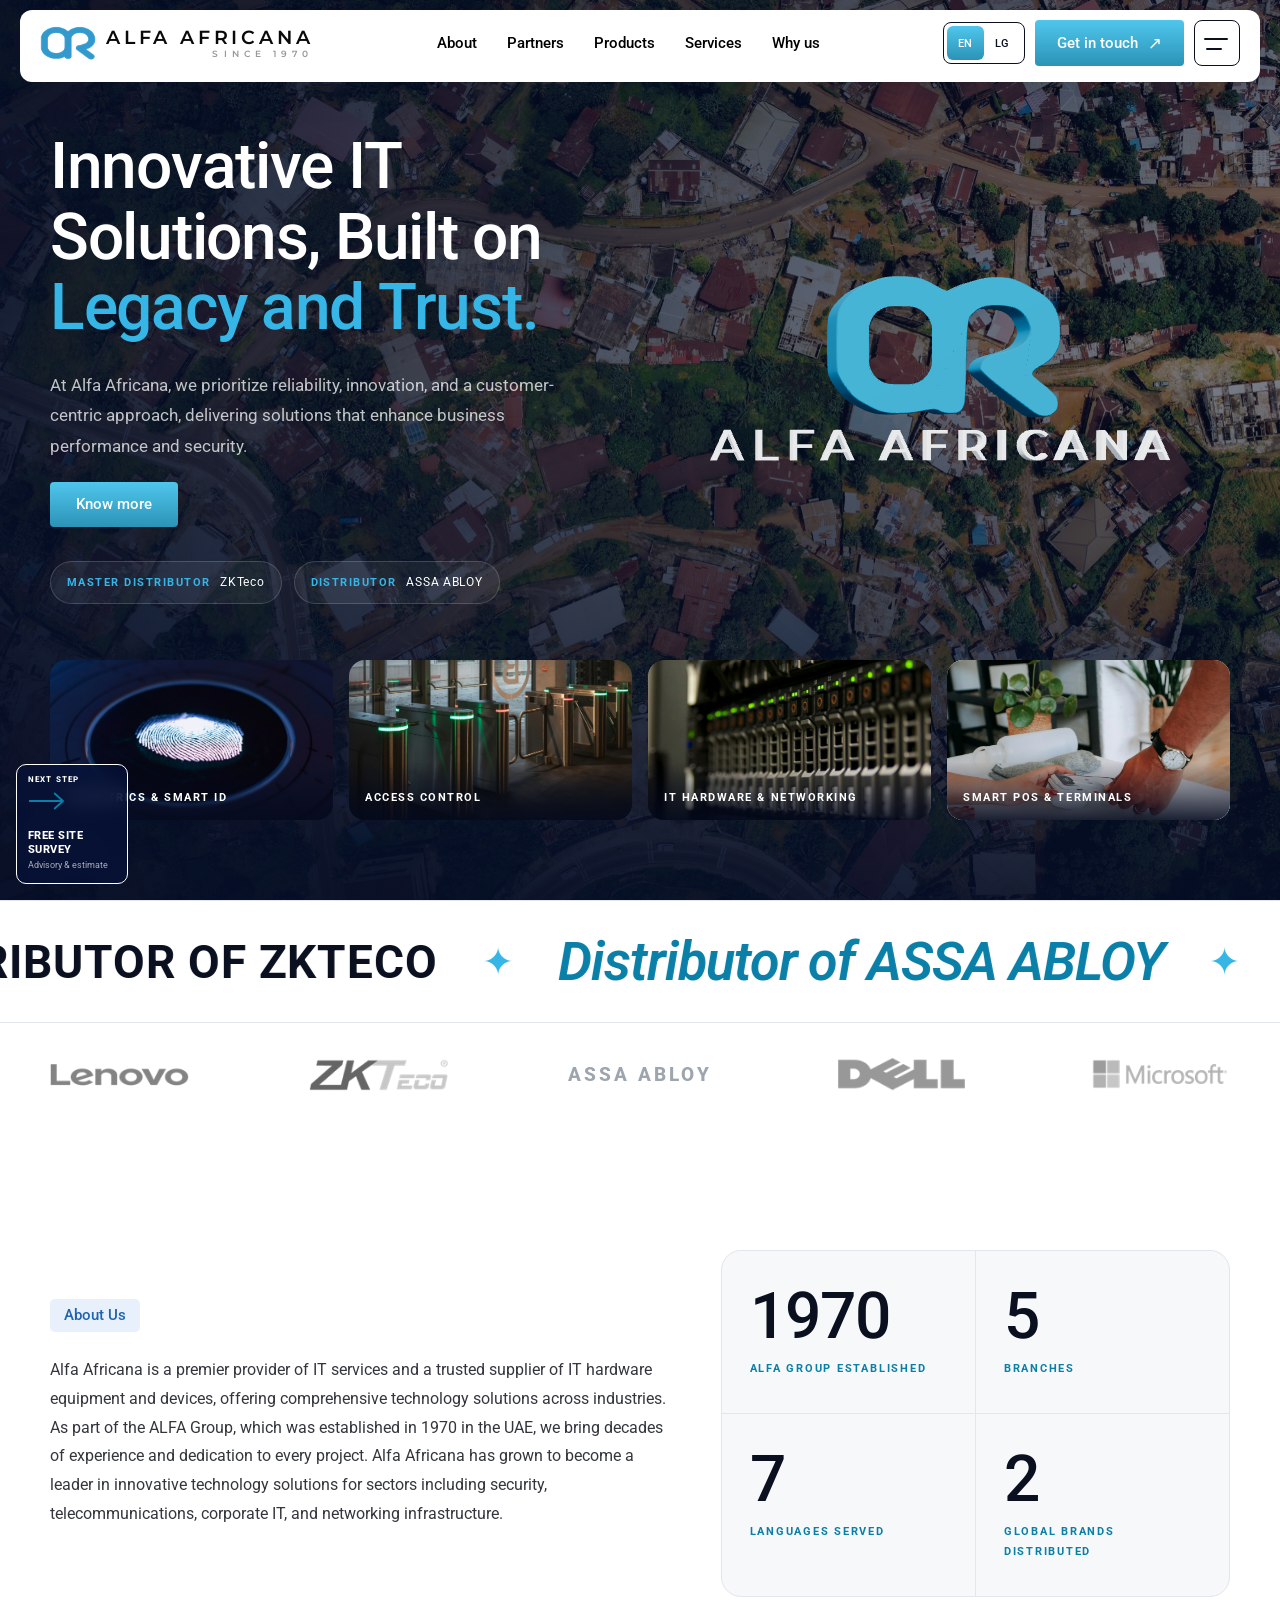
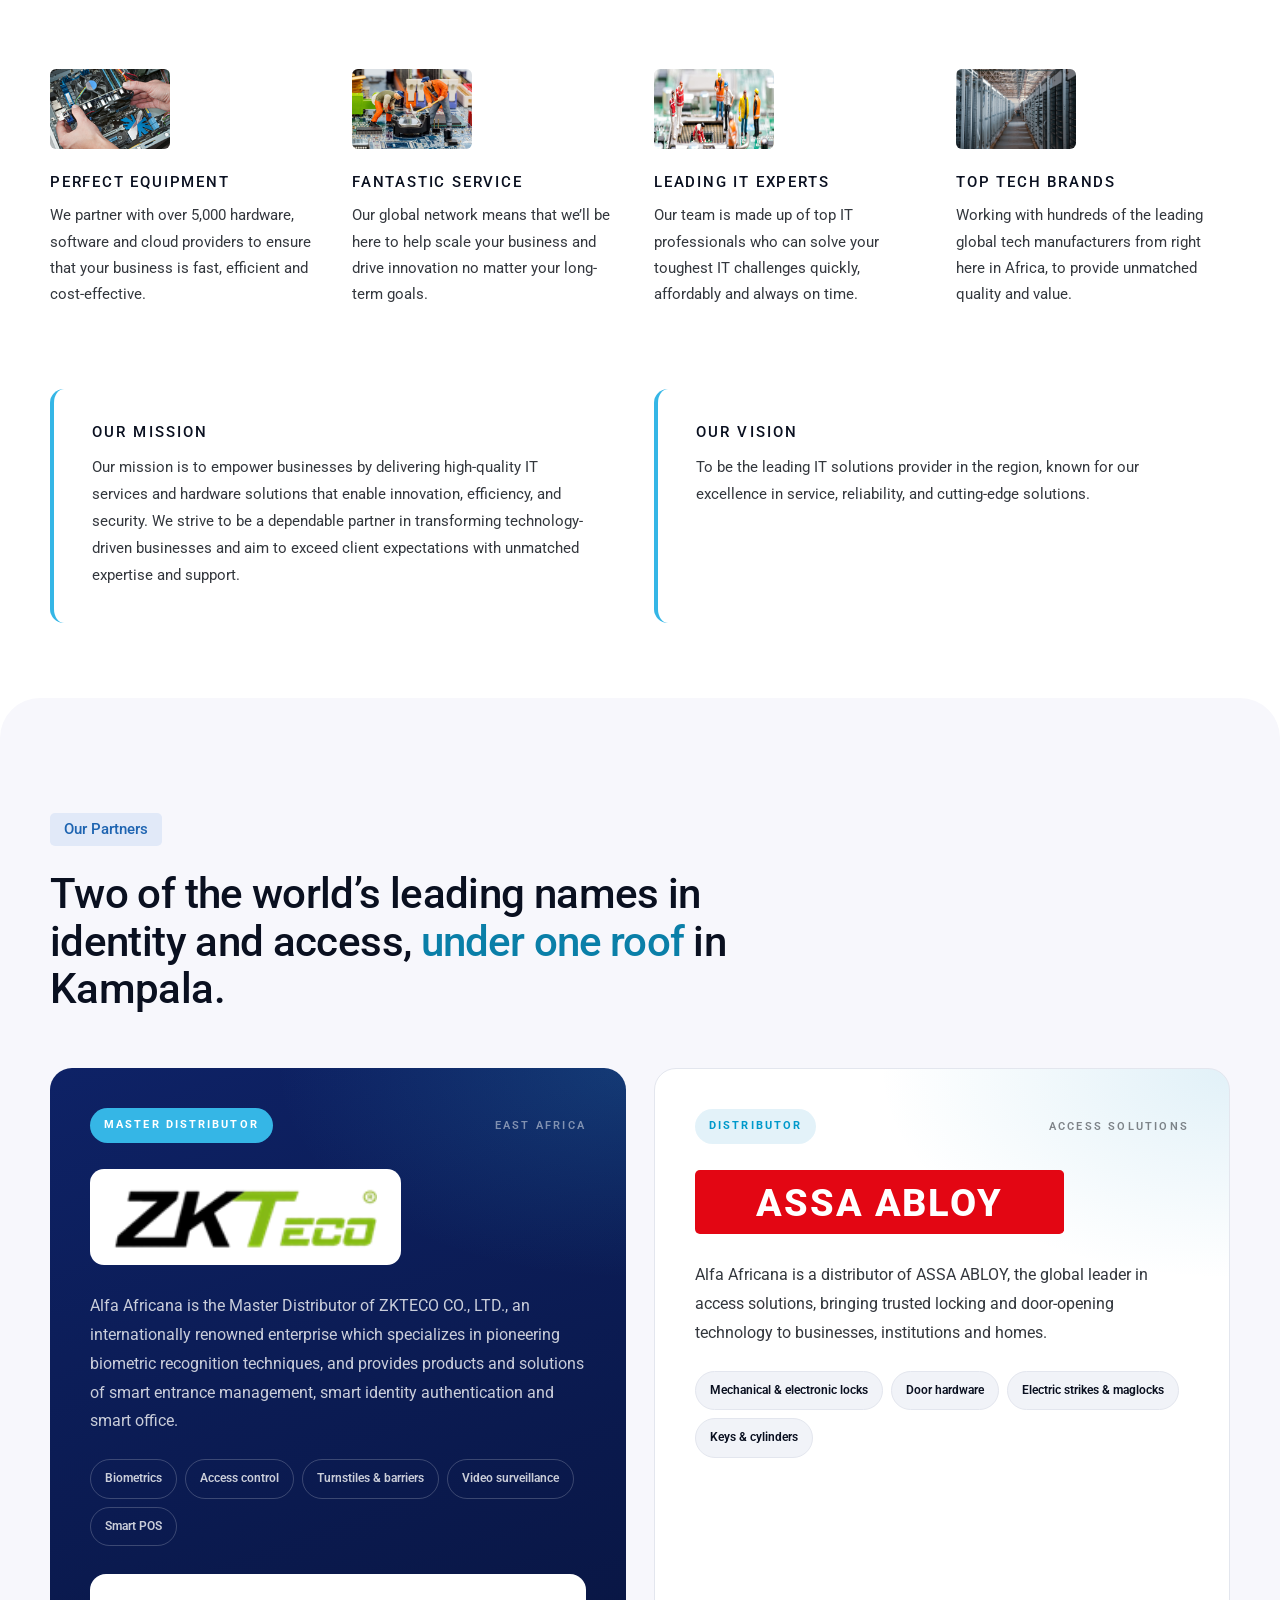
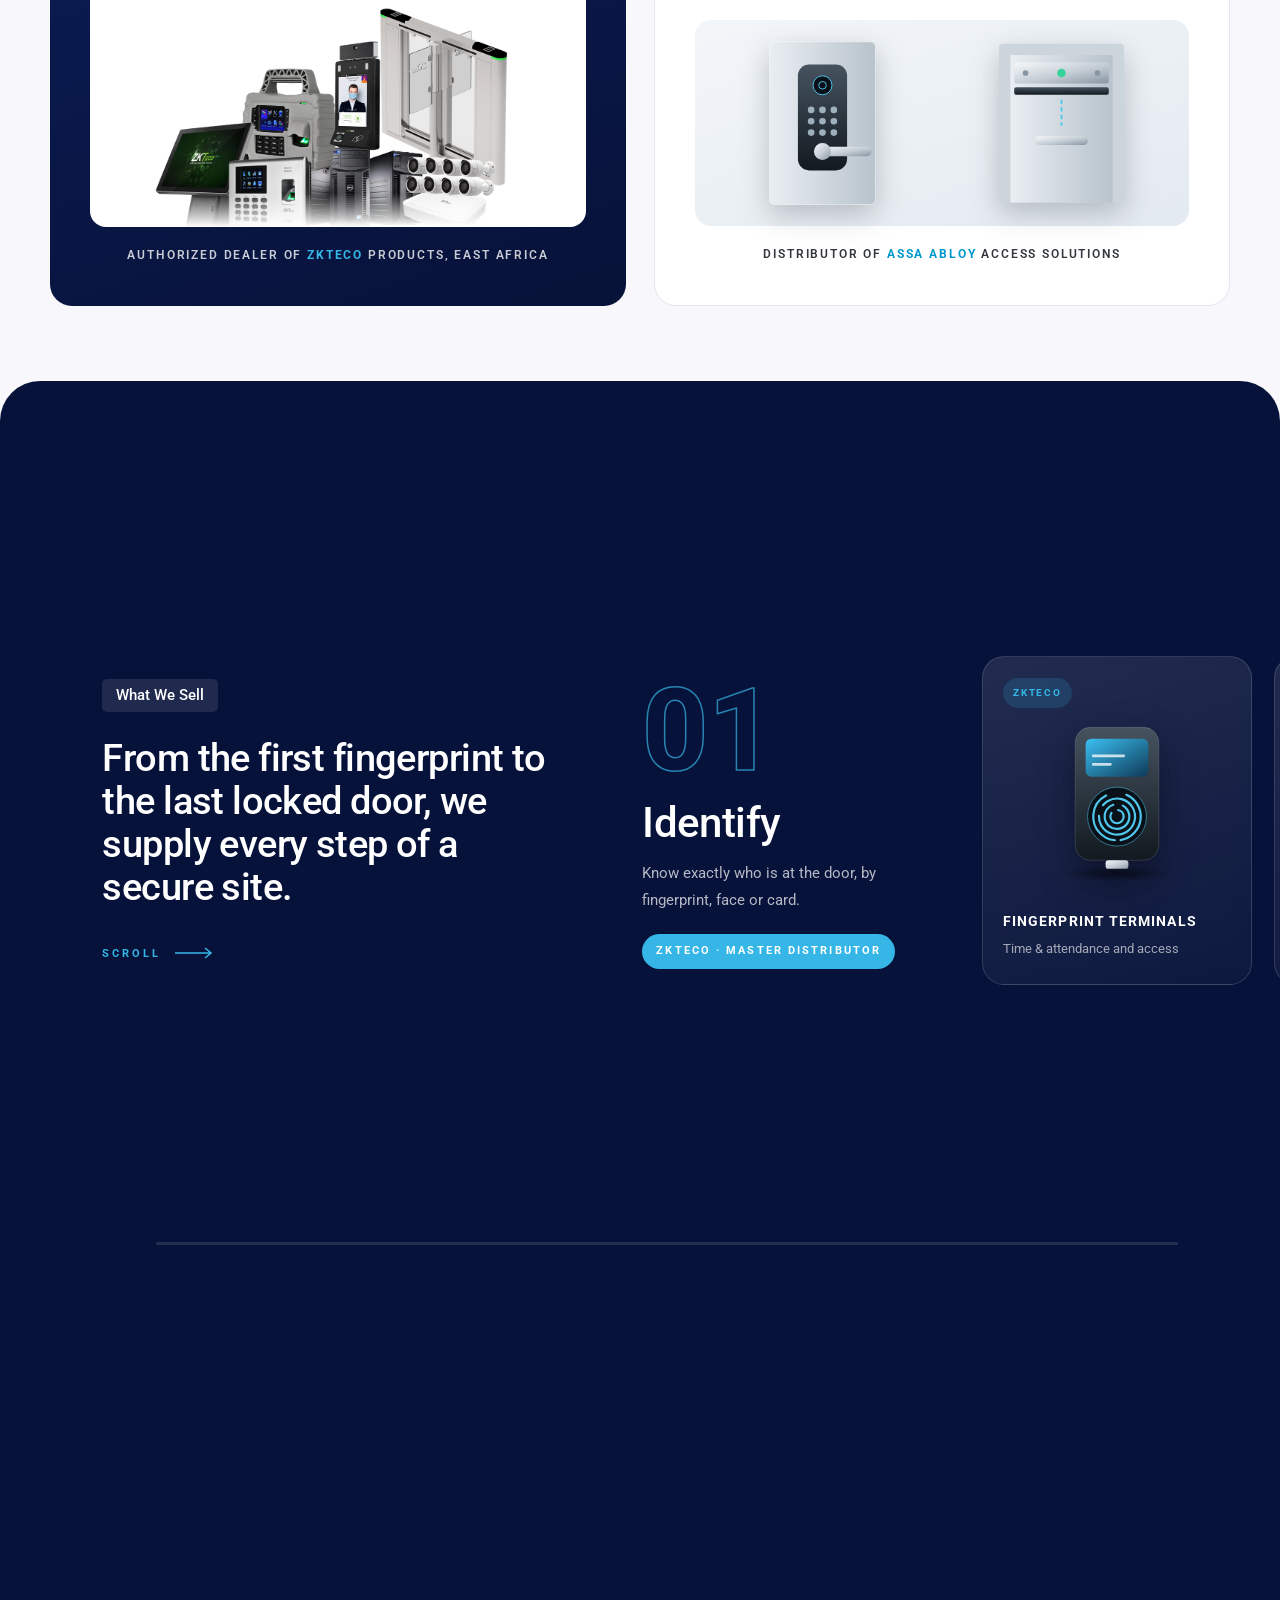
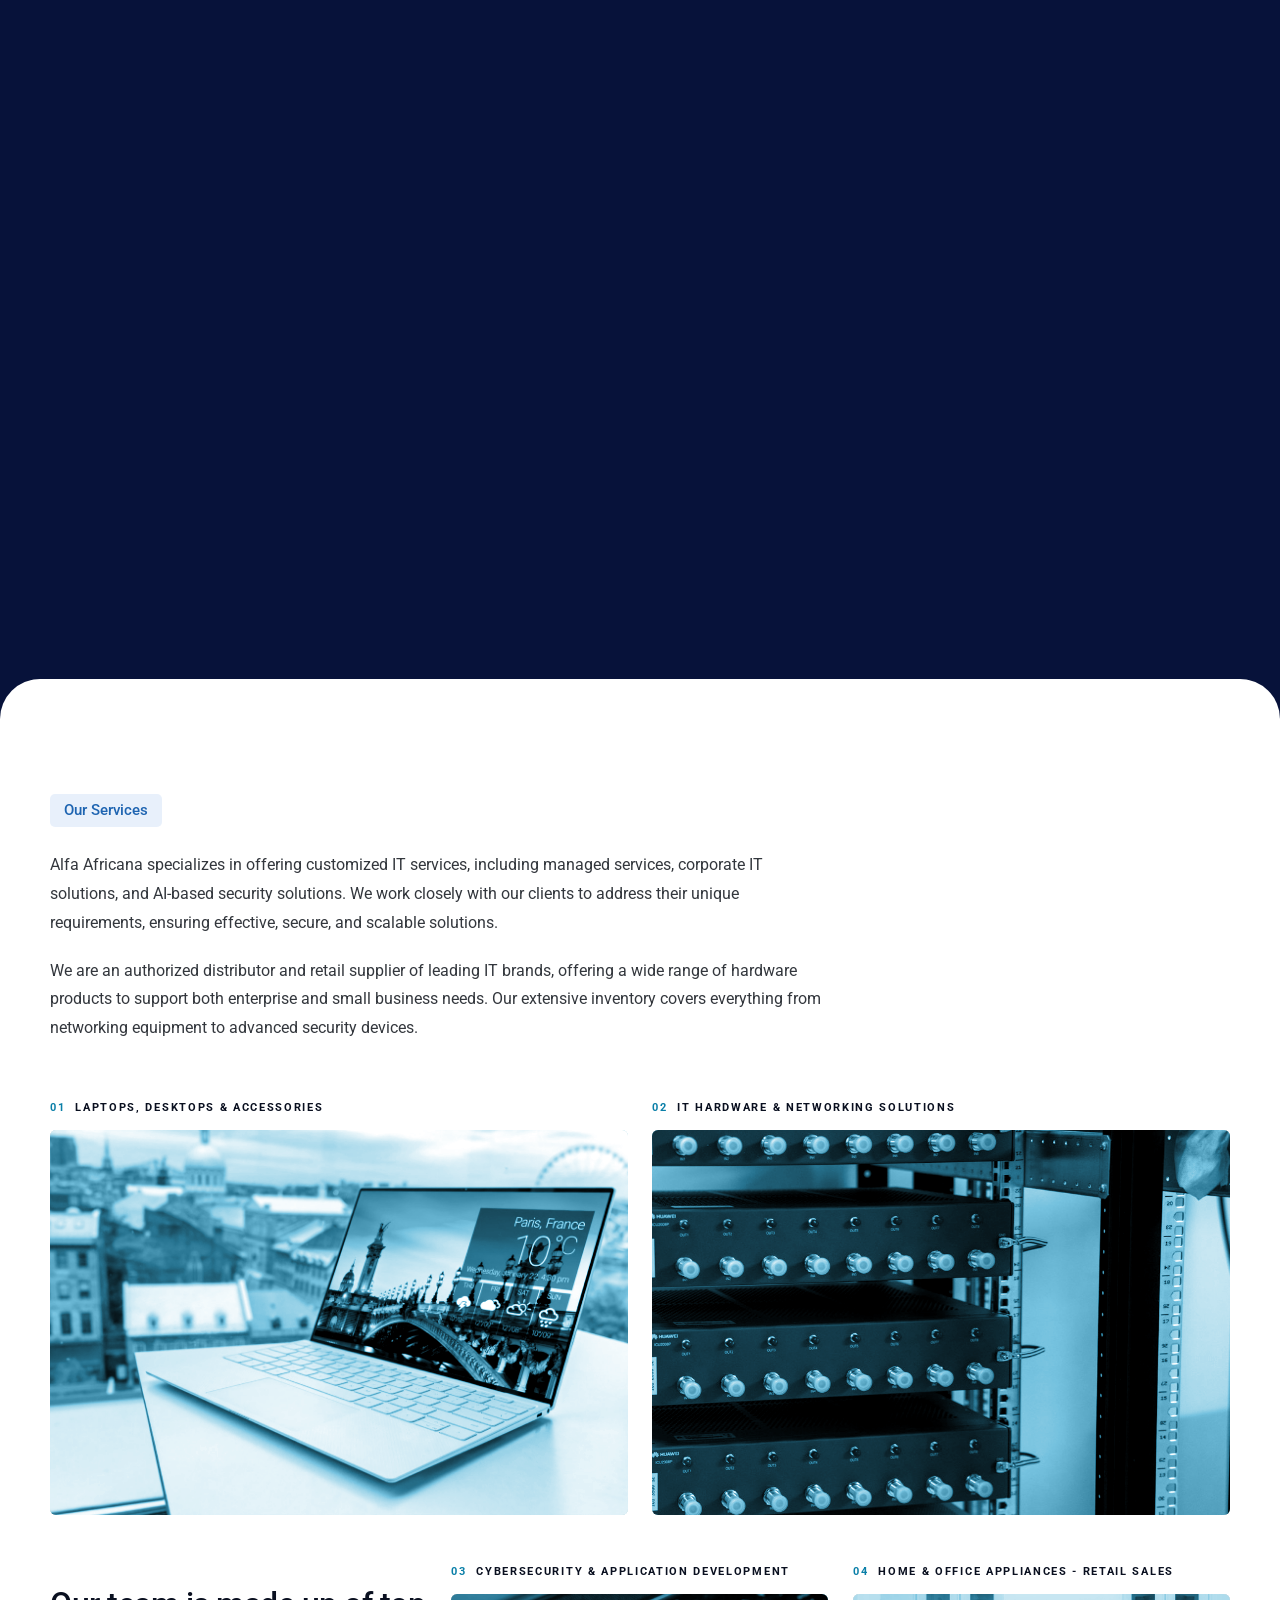
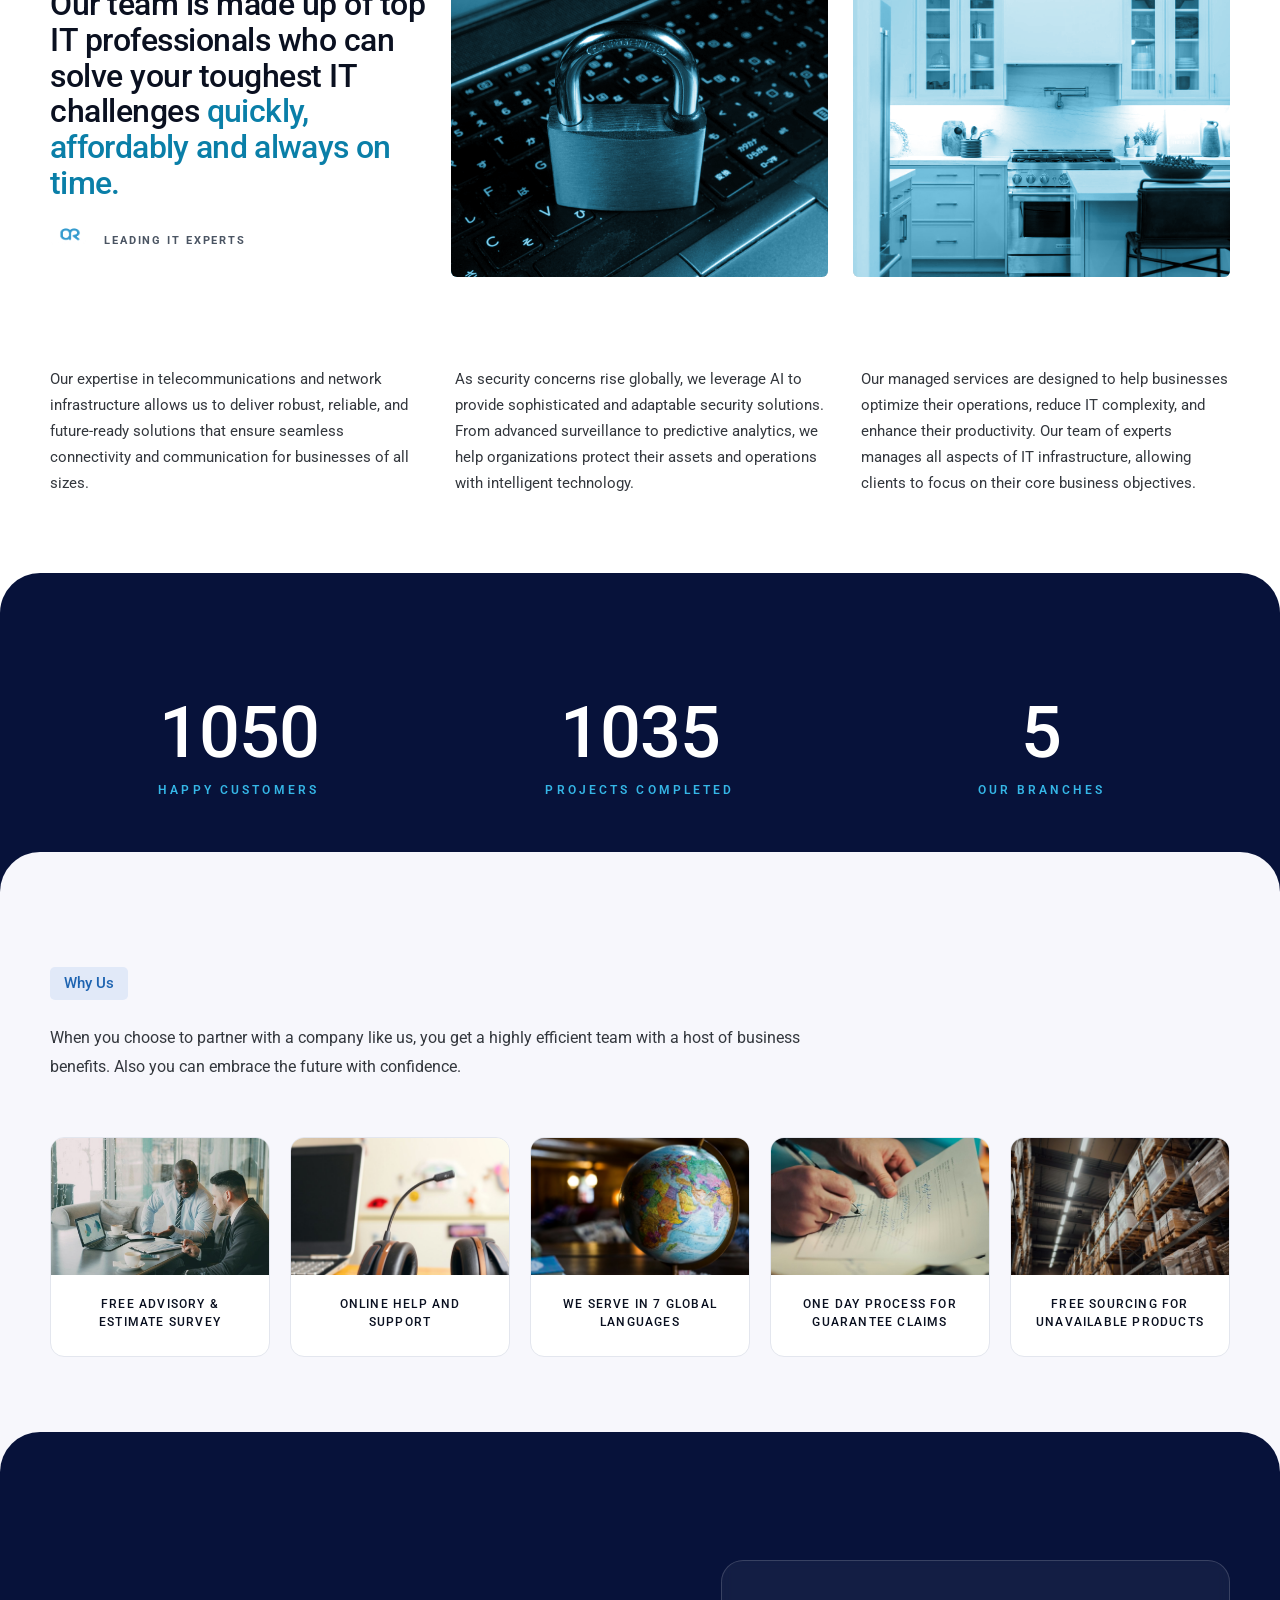
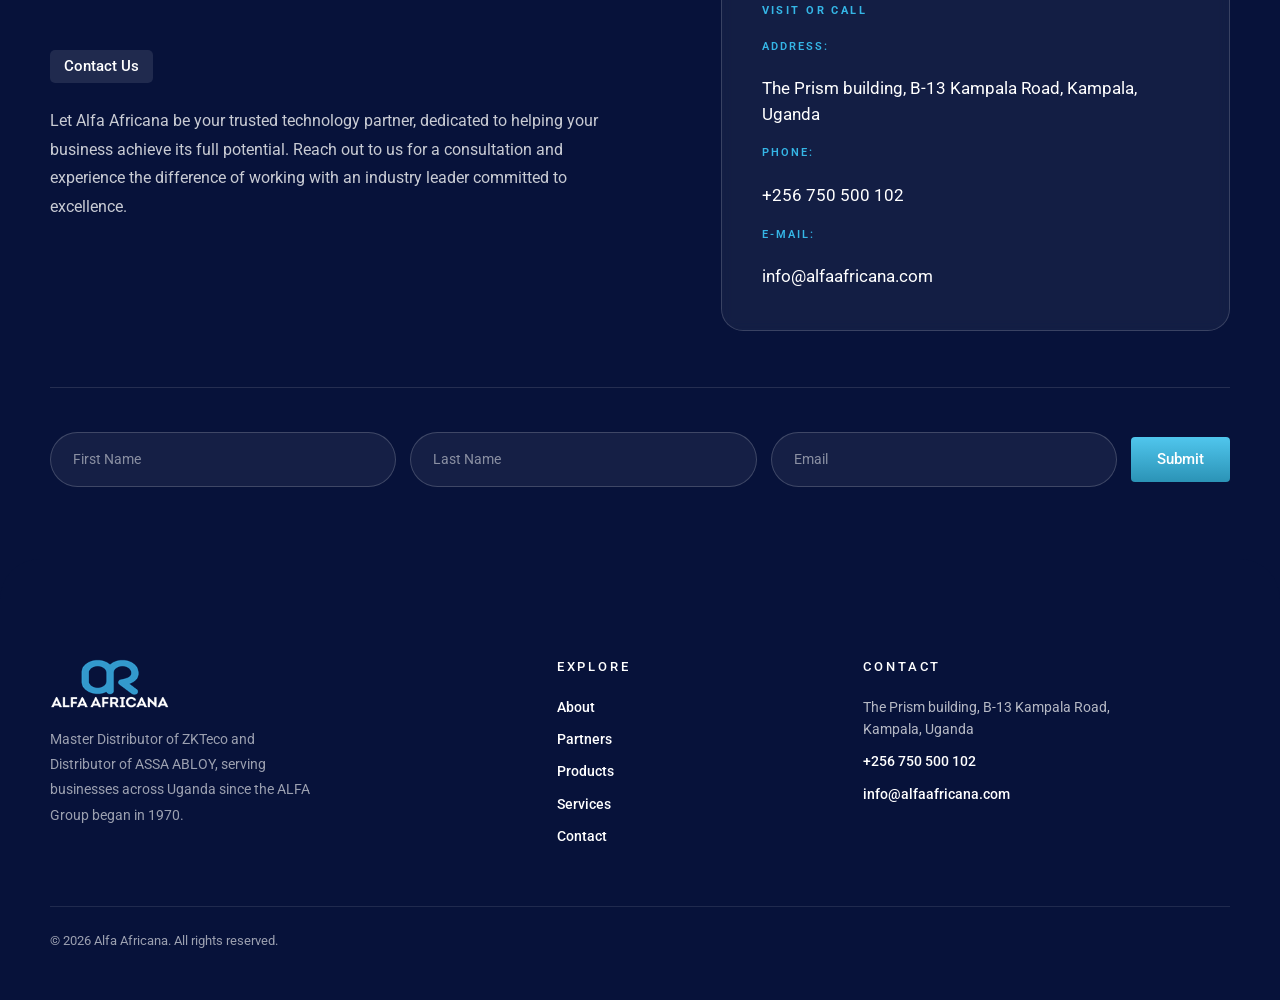
==== commit 64c93ea5: "Update site: phone header" ====
--- a/index.html
+++ b/index.html
@@ -15,7 +15,7 @@
   <link rel="preconnect" href="https://fonts.gstatic.com" crossorigin>
   <link href="https://fonts.googleapis.com/css2?family=Roboto:ital,wght@0,300;0,400;0,500;0,700;1,400;1,500&family=Montserrat:wght@600;700&display=swap" rel="stylesheet">
   <link rel="preload" as="image" href="images/hero-aerial.jpg">
-  <link rel="stylesheet" href="css/style.css?v=1795637581">
+  <link rel="stylesheet" href="css/style.css?v=1795637606">
   <script type="application/ld+json">{"@context":"https://schema.org","@type":"LocalBusiness","name":"Alfa Africana","description":"Master distributor of ZKTeco and distributor of ASSA ABLOY; IT services and hardware in Kampala, Uganda. Part of the ALFA Group, established 1970.","telephone":"+256750500102","email":"info@alfaafricana.com","address":{"@type":"PostalAddress","streetAddress":"The Prism building, B-13 Kampala Road","addressLocality":"Kampala","addressCountry":"UG"}}</script>
 </head>
 <body>
@@ -530,12 +530,12 @@
 
   <canvas id="logo3d" aria-hidden="true"></canvas>
 
-  <script src="js/topo.js?v=1795637581"></script>
+  <script src="js/topo.js?v=1795637606"></script>
   <script src="vendor/three.min.js"></script>
-  <script src="js/logo-path.js?v=1795637581"></script>
-  <script src="js/logo-font.js?v=1795637581"></script>
-  <script src="js/logo3d.js?v=1795637581"></script>
-  <script src="js/main.js?v=1795637581"></script>
-  <script src="js/i18n.js?v=1795637581"></script>
+  <script src="js/logo-path.js?v=1795637606"></script>
+  <script src="js/logo-font.js?v=1795637606"></script>
+  <script src="js/logo3d.js?v=1795637606"></script>
+  <script src="js/main.js?v=1795637606"></script>
+  <script src="js/i18n.js?v=1795637606"></script>
 </body>
 </html>
--- a/css/style.css
+++ b/css/style.css
@@ -502,3 +502,4 @@
   .menubtn { width: 40px; height: 40px; } .menubtn span:nth-child(1) { top: 14px; right: 9px; } .menubtn span:nth-child(2) { top: 23px; left: 9px; }
   .lang button { height: 30px; padding: 0 7px; }
 }
+@media (max-width: 640px) { .brand__t { display: none; } }
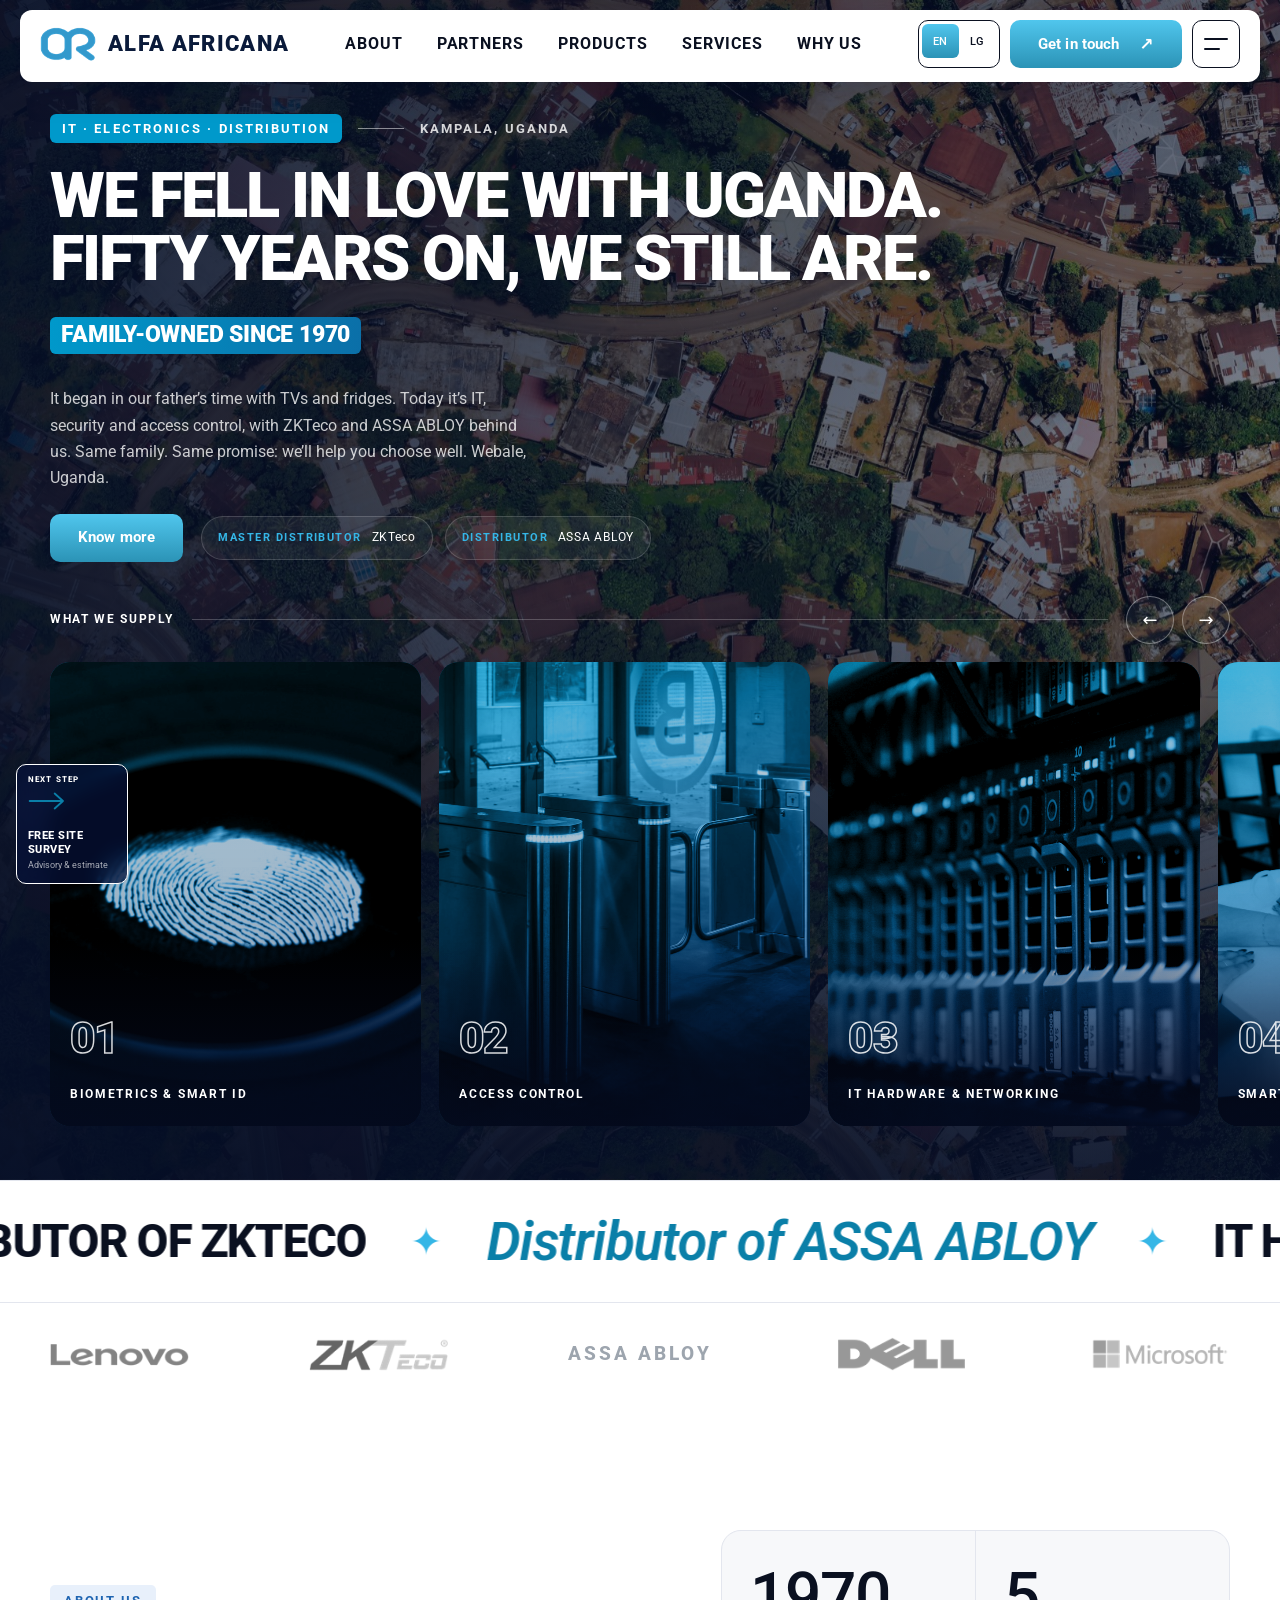
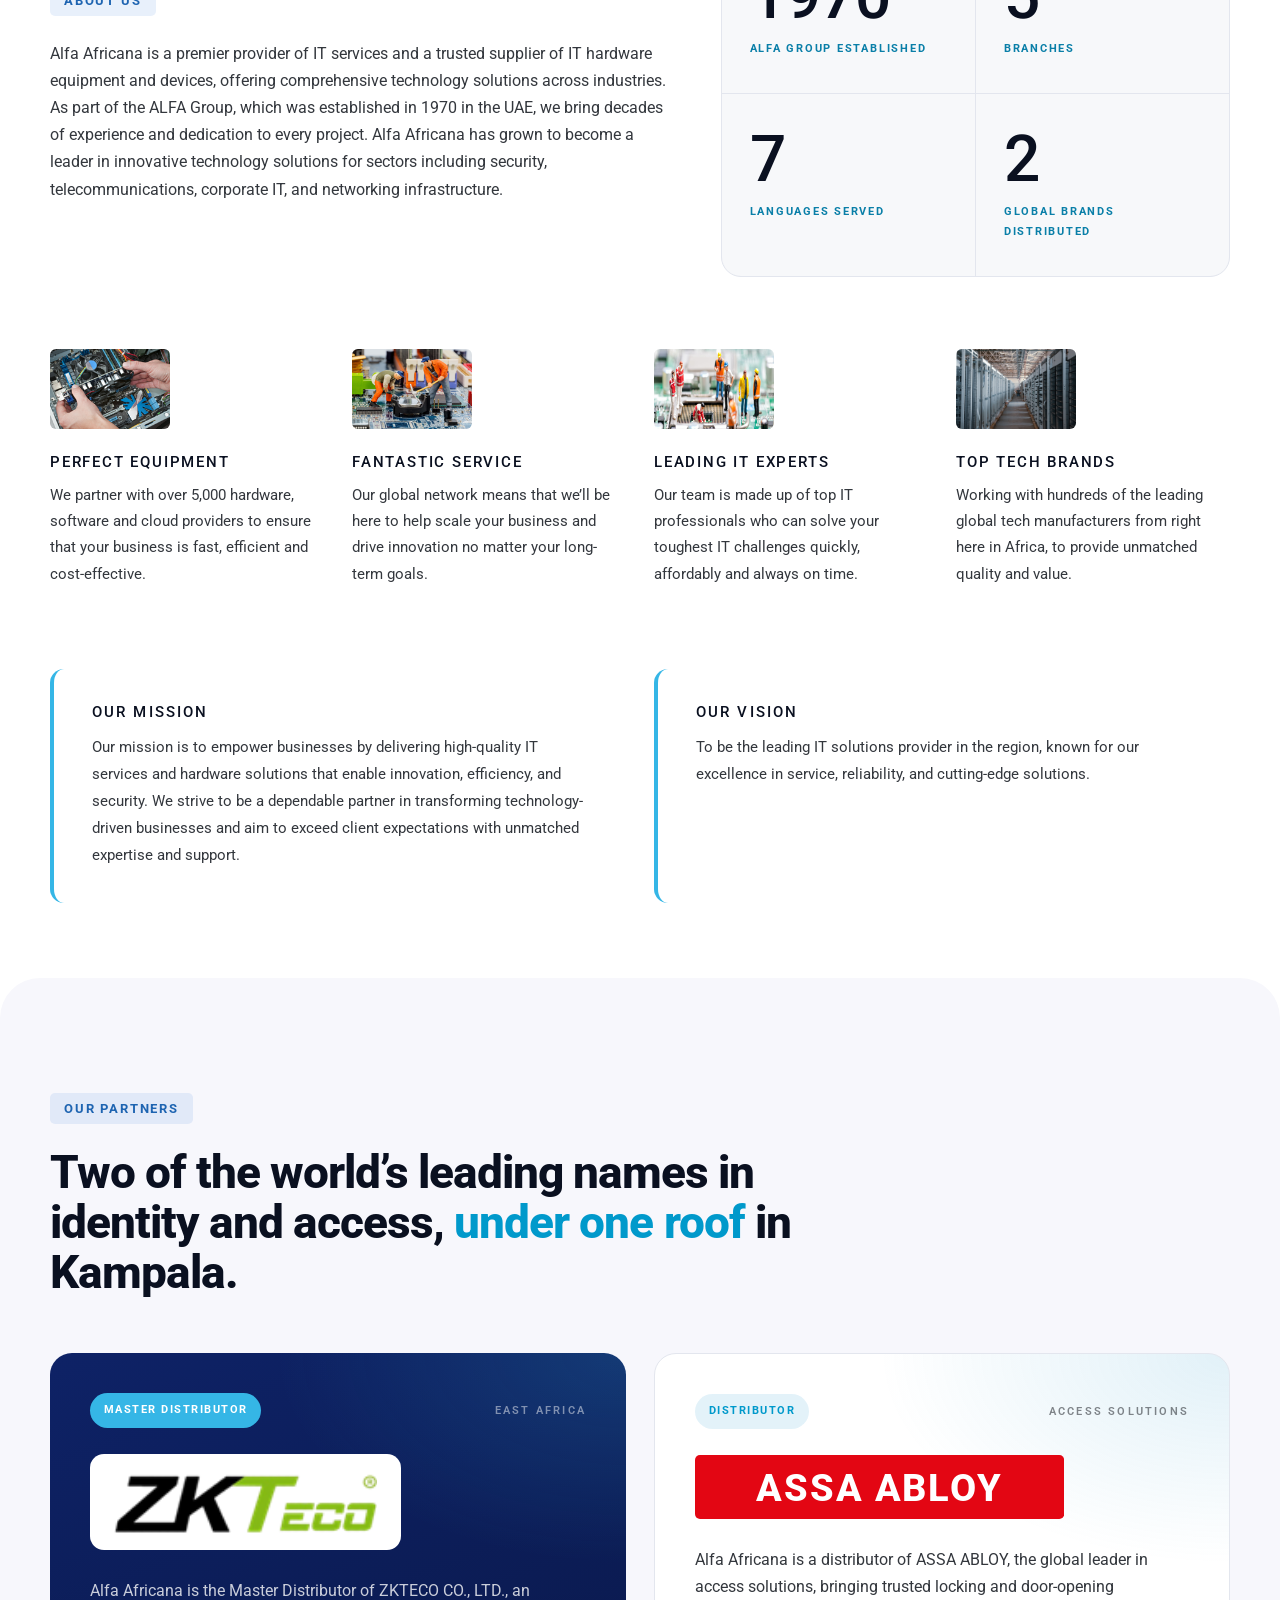
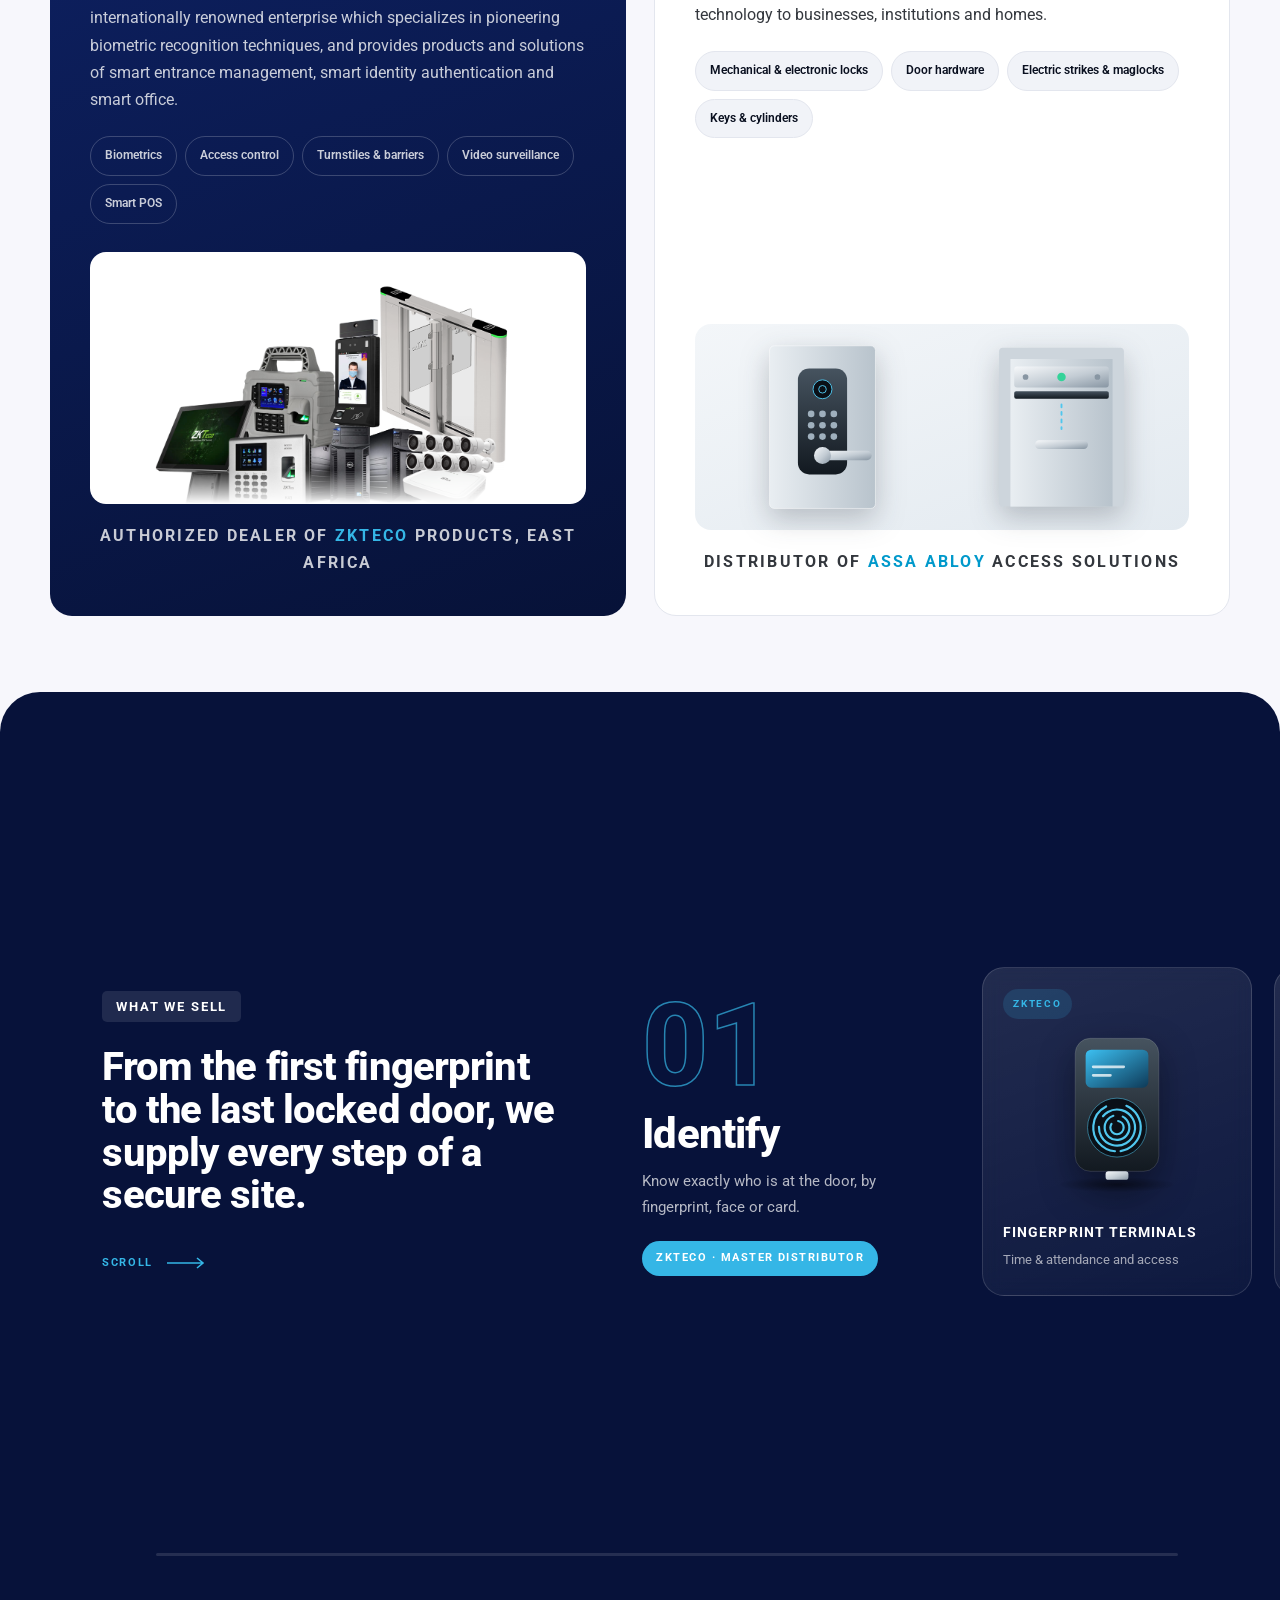
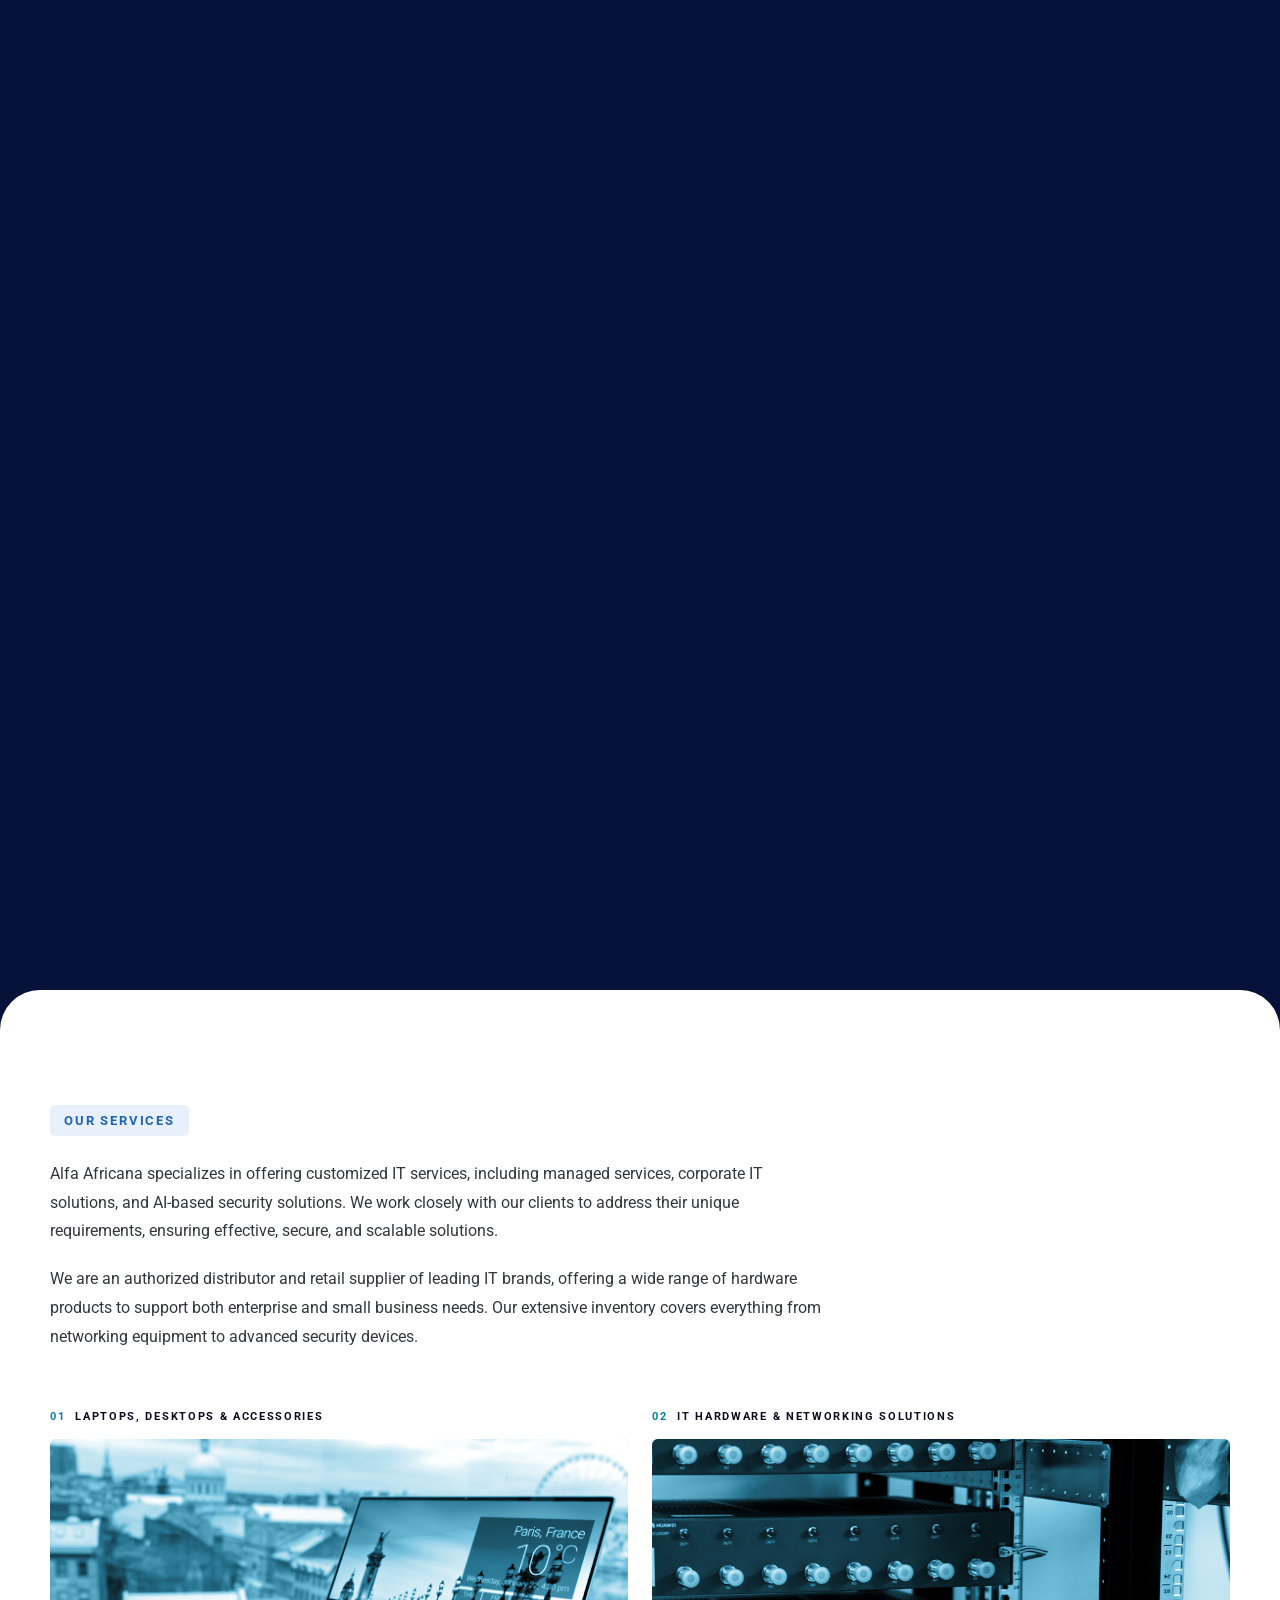
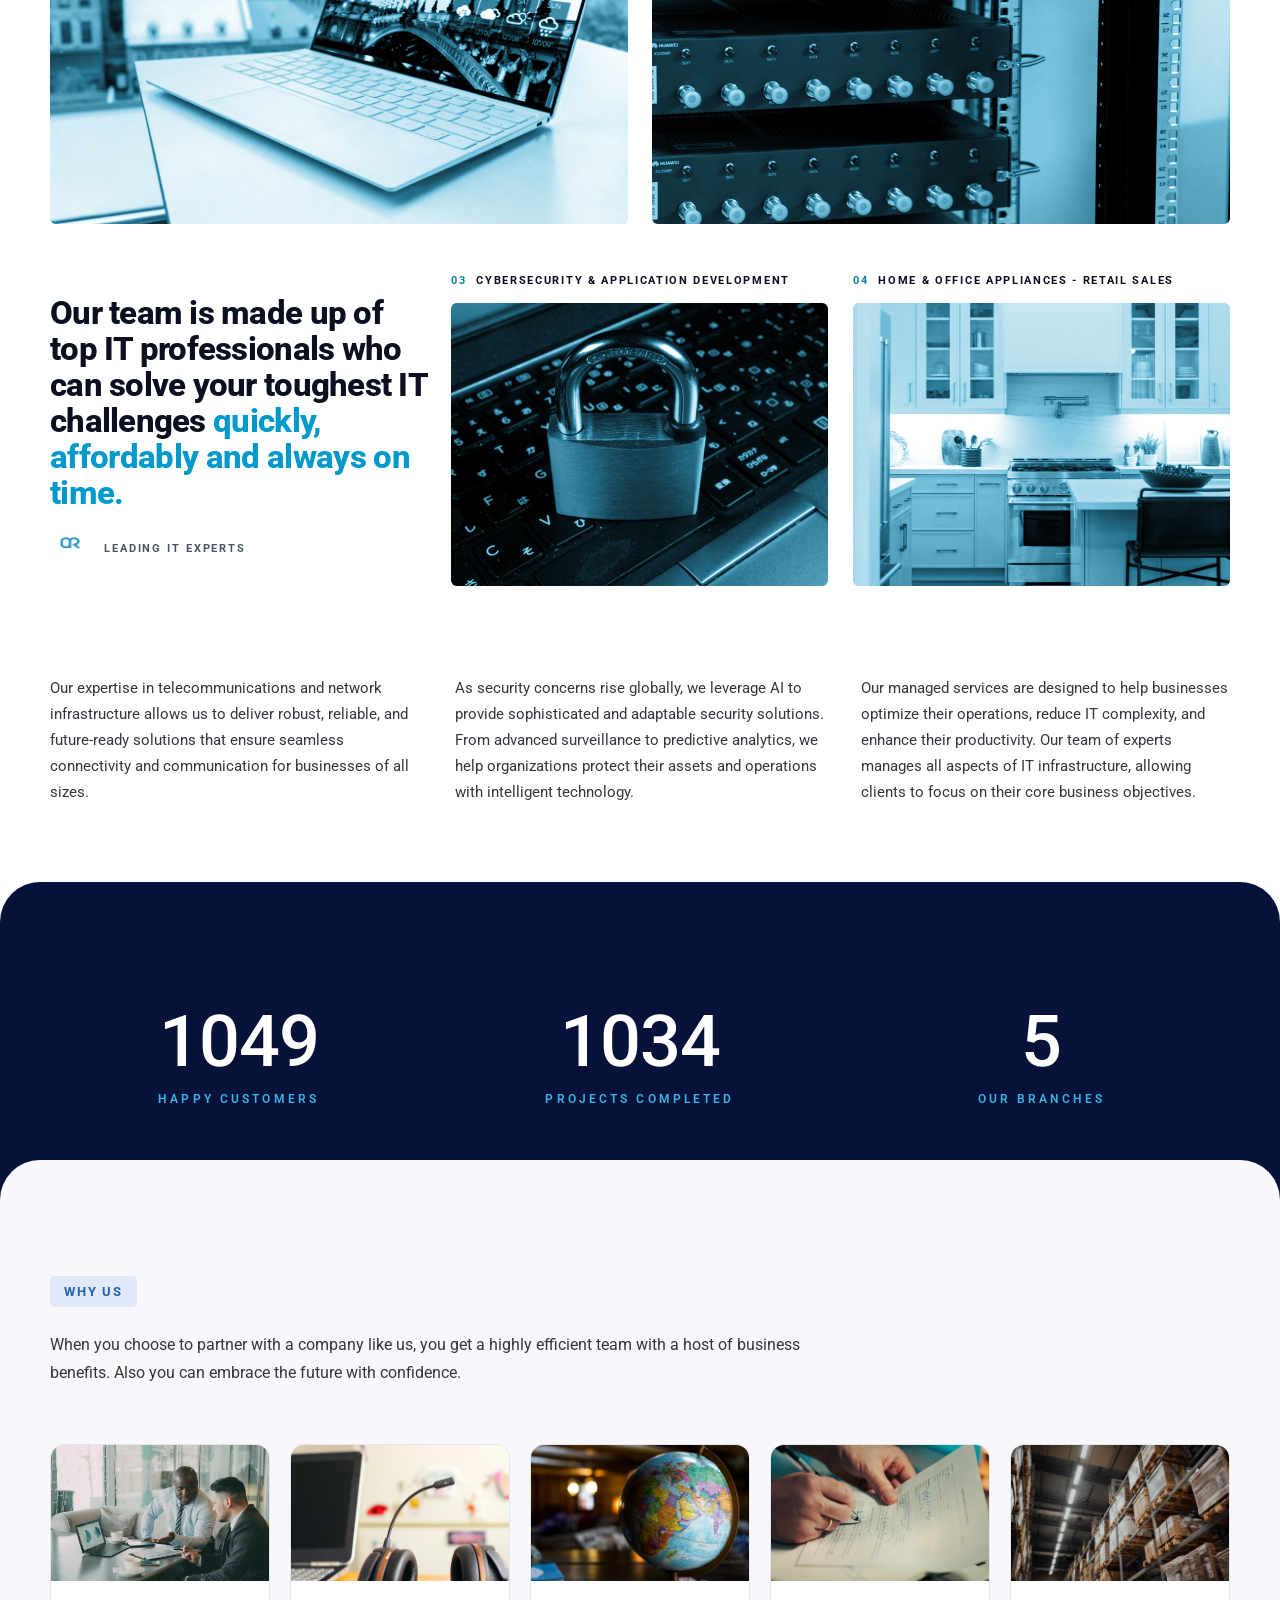
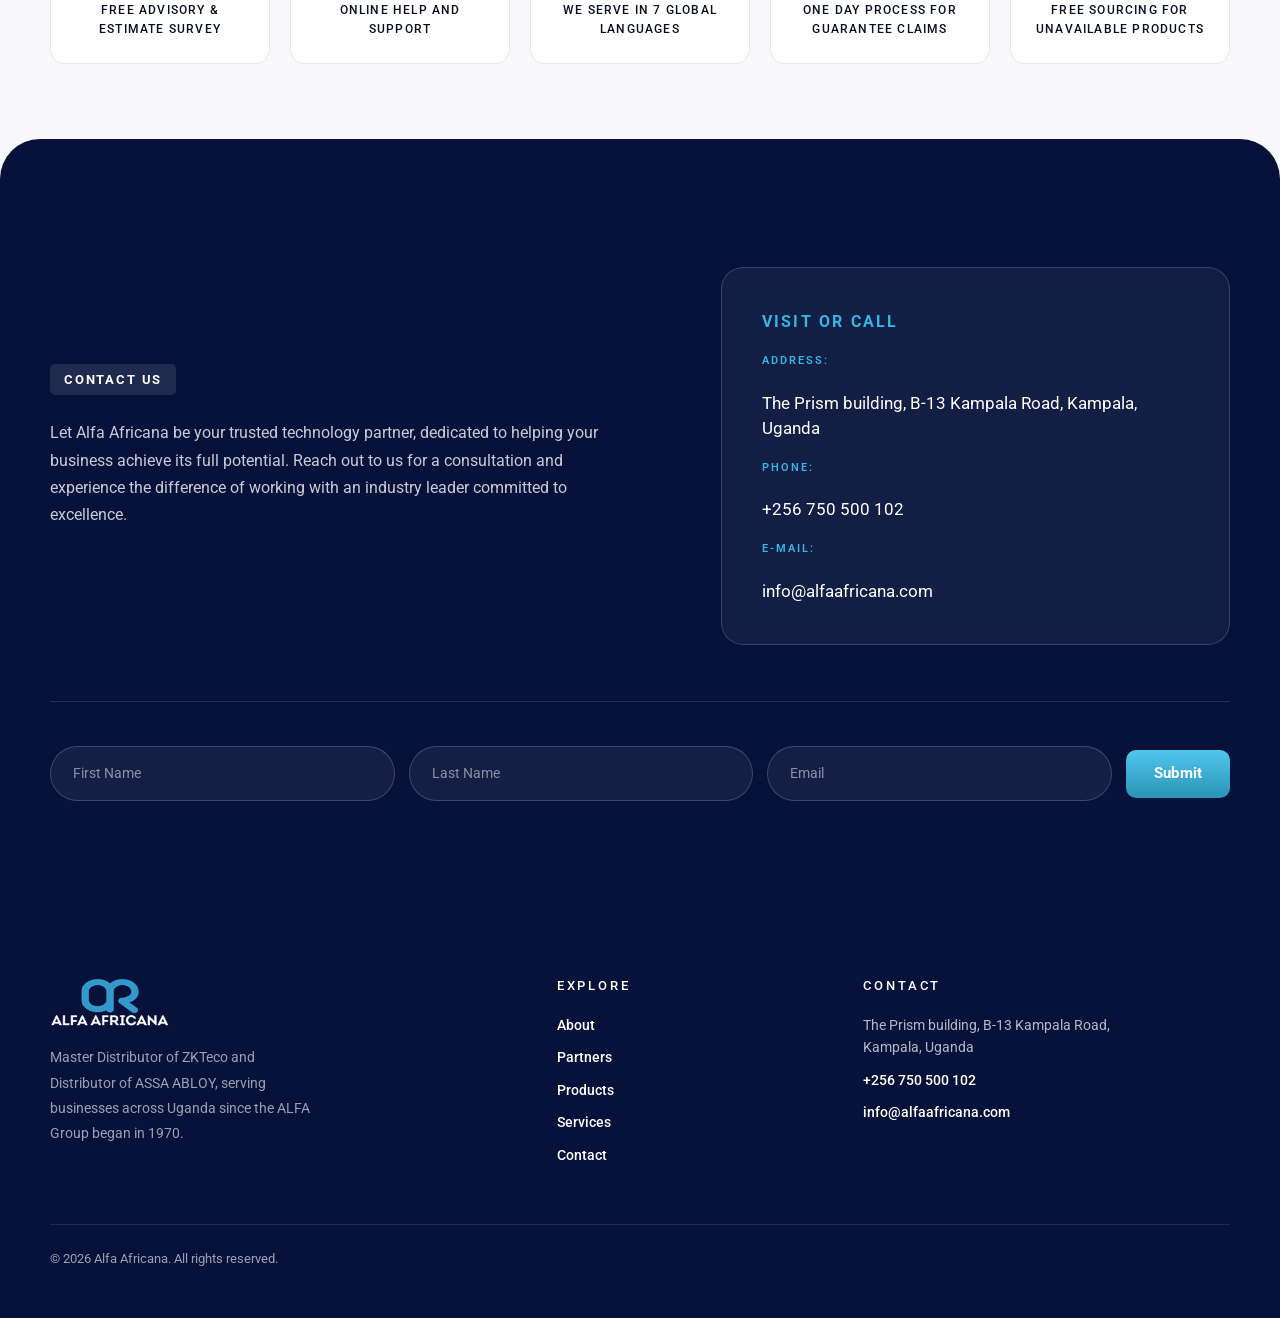
==== commit 533f40c9: "Update site: hero redesign Co-Authored-By: Claude Sonnet 5.5 <noreply@anthropic.com>" ====
--- a/index.html
+++ b/index.html
@@ -13,9 +13,9 @@
   <meta property="og:image" content="images/alfa-logo.png">
   <link rel="preconnect" href="https://fonts.googleapis.com">
   <link rel="preconnect" href="https://fonts.gstatic.com" crossorigin>
-  <link href="https://fonts.googleapis.com/css2?family=Roboto:ital,wght@0,300;0,400;0,500;0,700;1,400;1,500&family=Montserrat:wght@600;700&display=swap" rel="stylesheet">
+  <link href="https://fonts.googleapis.com/css2?family=Roboto:ital,wght@0,300;0,400;0,500;0,700;0,900;1,400;1,500&family=Montserrat:wght@600;700&display=swap" rel="stylesheet">
   <link rel="preload" as="image" href="images/hero-aerial.jpg">
-  <link rel="stylesheet" href="css/style.css?v=1795637606">
+  <link rel="stylesheet" href="css/style.css?v=1795724606">
   <script type="application/ld+json">{"@context":"https://schema.org","@type":"LocalBusiness","name":"Alfa Africana","description":"Master distributor of ZKTeco and distributor of ASSA ABLOY; IT services and hardware in Kampala, Uganda. Part of the ALFA Group, established 1970.","telephone":"+256750500102","email":"info@alfaafricana.com","address":{"@type":"PostalAddress","streetAddress":"The Prism building, B-13 Kampala Road","addressLocality":"Kampala","addressCountry":"UG"}}</script>
 </head>
 <body>
@@ -187,7 +187,7 @@
     <div class="nav__inner">
       <a class="nav__logo" href="#home" aria-label="Alfa Africana, since 1970">
         <span class="brand__mark"><img src="images/alfa-logo.png" alt="" width="181" height="75"></span>
-        <span class="brand__t"><b>ALFA AFRICANA</b><i>SINCE 1970</i></span>
+        <span class="brand__t"><b>ALFA AFRICANA</b></span>
       </a>
       <nav class="nav__links" aria-label="Main">
         <a href="#about">About</a><a href="#partners">Partners</a><a href="#catalogue">Products</a><a href="#services">Services</a><a href="#benefits">Why us</a>
@@ -230,20 +230,36 @@
   <main id="main">
     <!-- Hero -->
     <section class="hero" id="home" data-theme="dark">
+      <div class="wrap hero__top">
+        <p class="eyebrow rise" style="--d:0s"><b>IT &middot; Electronics &middot; Distribution</b><span class="eyebrow__line" aria-hidden="true"></span><span>Kampala, Uganda</span></p>
+        <h1 class="rise" id="heroH1" style="--d:0s"><span class="ln">The world builds the brands.</span> <span class="ln">Uganda trusts us to bring them home.</span> <em>Family-owned since 1970</em></h1>
+        <script>
+        /* Two headline stories, chosen at random on each visit (A: trust, C: love) */
+        (function () {
+          var r = Math.floor(Math.random() * 3);
+          if (r === 0) return;
+          var l = document.querySelectorAll('#heroH1 .ln');
+          if (r === 1) { l[0].textContent = 'We fell in love with Uganda.'; l[1].textContent = 'Fifty years on, we still are.'; }
+          else { l[0].textContent = 'Plugging Uganda in since 1970.'; l[1].textContent = 'Still family. Still here.'; }
+        })();
+        </script>
+      </div>
       <div class="wrap hero__grid">
         <div class="hero__text">
-          <h1 class="rise" style="--d:0s">Innovative IT Solutions, Built on <em>Legacy and Trust.</em></h1>
-          <p class="rise" style="--d:.12s">At Alfa Africana, we prioritize reliability, innovation, and a customer-centric approach, delivering solutions that enhance business performance and security.</p>
+          <p class="rise" style="--d:.12s">It began in our father’s time with TVs and fridges. Today it’s IT, security and access control, with ZKTeco and ASSA ABLOY behind us. Same family. Same promise: we’ll help you choose well. Webale, Uganda.</p>
           <p class="rise" style="--d:.24s"><a class="btn" href="#catalogue">Know more</a></p>
           <ul class="badges rise" style="--d:.36s" aria-label="Distribution partnerships">
             <li><b>Master Distributor</b> ZKTeco</li>
             <li><b>Distributor</b> ASSA ABLOY</li>
           </ul>
         </div>
-        <div class="stage" data-stage aria-hidden="true">
-        </div>
       </div>
       <div class="wrap">
+        <div class="strip-head rise" style="--d:.45s">
+          <span class="strip-head__t">What we supply</span>
+          <span class="strip-head__line" aria-hidden="true"></span>
+          <span class="strip-head__btns"><button type="button" data-strip="-1" aria-label="Previous">&larr;</button><button type="button" data-strip="1" aria-label="Next">&rarr;</button></span>
+        </div>
         <ul class="supply rise" style="--d:.5s" aria-label="What we supply">
           <li><a href="#catalogue"><img src="images/hero-biometrics.jpg" alt="Fingerprint on a biometric scanner" width="300" height="200" loading="lazy"><span>Biometrics &amp; smart ID</span></a></li>
           <li><a href="#catalogue"><img src="images/hero-turnstile.jpg" alt="Stainless steel turnstiles with green status lights" width="300" height="200" loading="lazy"><span>Access control</span></a></li>
@@ -534,8 +550,9 @@
   <script src="vendor/three.min.js"></script>
   <script src="js/logo-path.js?v=1795637606"></script>
   <script src="js/logo-font.js?v=1795637606"></script>
-  <script src="js/logo3d.js?v=1795637606"></script>
+  <script src="js/logo3d.js?v=1795722252"></script>
   <script src="js/main.js?v=1795637606"></script>
-  <script src="js/i18n.js?v=1795637606"></script>
+  <script src="js/cursor.js?v=1795722094"></script>
+  <script src="js/i18n.js?v=1795724606"></script>
 </body>
 </html>
--- a/css/style.css
+++ b/css/style.css
@@ -503,3 +503,153 @@
   .lang button { height: 30px; padding: 0 7px; }
 }
 @media (max-width: 640px) { .brand__t { display: none; } }
+
+/* Hero tiles: one brand duotone so mixed photos (green LEDs, white POS) blend with the aerial backdrop */
+.supply a { background: #071a3a; isolation: isolate; }
+.supply img { filter: grayscale(1) contrast(1.08) brightness(.92); transition: transform .8s cubic-bezier(.2,.7,.2,1), filter .6s ease; }
+.supply a::before { content: ""; position: absolute; inset: 0; z-index: 1; background: linear-gradient(160deg, #0099cb, #0b2f6b); mix-blend-mode: color; opacity: .95; transition: opacity .6s ease; pointer-events: none; }
+.supply a::after { content: ""; position: absolute; inset: 0; z-index: 1; background: linear-gradient(180deg, rgba(5,14,38,.15), rgba(5,14,38,.35)); mix-blend-mode: multiply; pointer-events: none; }
+.supply span { z-index: 2; }
+.supply a:hover img { filter: none; }
+.supply a:hover::before { opacity: 0; }
+
+/* ===== Hero v2: oversized headline, logo stage, horizontal product strip, custom cursor ===== */
+.hero { gap: 34px; justify-content: flex-start; padding-top: calc(var(--nav-h) + 56px); }
+.hero__top { width: 100%; }
+.hero h1 { font-family: "Montserrat", "Roboto", sans-serif; text-transform: uppercase; font-weight: 800; letter-spacing: -.045em; line-height: .94; font-size: clamp(40px, 8.2vw, 138px); margin: 0; max-width: 11.5em; }
+.hero h1 em { color: transparent; -webkit-text-stroke: 2px var(--teal); font-style: normal; font-weight: 800; }
+html[lang="lg"] .hero h1 { font-size: clamp(34px, 6.6vw, 110px); }
+.hero__grid { grid-template-columns: 1.1fr .9fr; align-items: end; }
+.hero__grid .stage { height: min(40vh, 360px); }
+.hero__text p { font-size: 18px; }
+
+.supply { display: flex; gap: 18px; overflow-x: auto; scroll-snap-type: x mandatory; padding: 4px 0 18px; counter-reset: sp; scrollbar-width: none; cursor: grab; }
+.supply::-webkit-scrollbar { display: none; }
+.supply.drag { cursor: grabbing; scroll-snap-type: none; }
+.supply li { flex: 0 0 clamp(250px, 29vw, 420px); scroll-snap-align: start; counter-increment: sp; }
+.supply a { aspect-ratio: 4 / 5; border-radius: 22px; }
+.supply a span { z-index: 2; font-size: 12px; padding: 60px 20px 20px; }
+.supply a span::before { content: "0" counter(sp); display: block; font-family: "Montserrat", sans-serif; font-size: 44px; font-weight: 800; letter-spacing: -.04em; color: transparent; -webkit-text-stroke: 1.5px rgba(255,255,255,.85); margin-bottom: 6px; }
+@media (max-width: 900px) {
+  .hero { padding-top: calc(var(--nav-h) + 30px); }
+  .hero h1 { font-size: clamp(34px, 11vw, 64px); }
+  .hero__grid { grid-template-columns: 1fr; }
+  .hero__grid .stage { order: 0; height: 220px; }
+  .supply { display: flex; grid-template-columns: none; }
+  .supply li { flex-basis: 72vw; }
+}
+
+.cursor { position: fixed; left: 0; top: 0; z-index: 9999; width: 14px; height: 14px; margin: -7px 0 0 -7px; border-radius: 50%; background: #fff; mix-blend-mode: difference; pointer-events: none; opacity: 0; transition: width .25s, height .25s, margin .25s, opacity .25s; }
+.cursor.on { opacity: 1; }
+.cursor.big { width: 54px; height: 54px; margin: -27px 0 0 -27px; }
+.cursor.view { width: 84px; height: 84px; margin: -42px 0 0 -42px; }
+@media (hover: hover) and (pointer: fine) { body { cursor: none; } a, button, input, textarea { cursor: none; } .supply { cursor: none; } }
+
+/* Hero v2 fixes */
+.hero__top { width: auto; }
+.hero h1 em { color: var(--teal); -webkit-text-stroke: 0; }
+.hero { gap: 24px; padding-top: calc(var(--nav-h) + 40px); }
+.hero__grid .stage { height: min(34vh, 300px); }
+.hero > .wrap:last-child { max-width: none; padding-right: 0; margin-right: 0; }
+.supply { padding-right: 40px; scroll-padding-left: 0; }
+.hero__top { width: min(1180px, 100% - 48px); }
+.hero > .wrap:last-child { width: auto; margin-left: max(24px, calc((100vw - 1180px) / 2)); margin-right: 0; }
+.hero h1 { font-size: clamp(40px, 7vw, 112px); max-width: none; }
+.hero > .wrap:last-child { width: calc(100vw - max(24px, (100vw - 1180px) / 2)); }
+@media (max-width: 900px) { .hero h1 { font-size: clamp(34px, 11vw, 64px); } .hero > .wrap:last-child { width: calc(100vw - 24px); margin-left: 24px; } }
+
+/* Hero accent line: same heavy face as the headline, set in a solid brand-blue block */
+.hero h1 em { font-family: inherit; font-weight: 800; font-style: normal; letter-spacing: inherit; text-transform: inherit; color: #fff; background: linear-gradient(100deg, #0099cb, #0b6fa8); padding: .02em .18em .06em; margin-left: -.18em; border-radius: .12em; -webkit-box-decoration-break: clone; box-decoration-break: clone; display: inline-block; margin-top: .12em; }
+@media (max-width: 900px) { .hero h1 em { margin-left: -.1em; } }
+
+/* Match the nav: Roboto throughout the hero */
+.hero h1, .hero h1 em { font-family: "Roboto", sans-serif; font-weight: 900; letter-spacing: -.035em; }
+.supply a span::before { font-family: "Roboto", sans-serif; font-weight: 900; }
+
+/* Hero v3: tighter rhythm, CTA row, labelled strip */
+.hero { gap: 28px; padding-top: calc(var(--nav-h) + 34px); padding-bottom: 36px; }
+.hero h1 { margin-bottom: 4px; }
+.hero__grid { align-items: start; grid-template-columns: 1.15fr .85fr; }
+.hero__text { display: flex; flex-wrap: wrap; align-items: center; gap: 22px 18px; }
+.hero__text > p:first-child { flex: 0 0 100%; max-width: 560px; margin: 0; font-size: 19px; line-height: 1.6; }
+.hero__text > p { margin: 0 !important; }
+.hero__text .badges { margin: 0; }
+.hero__grid .stage { height: 250px; margin-top: -40px; }
+.strip-head { display: flex; align-items: center; gap: 18px; margin: 6px 0 14px; width: min(1180px, calc(100vw - 48px)); color: #fff; }
+.strip-head__t { font-size: 12px; font-weight: 700; letter-spacing: .18em; text-transform: uppercase; white-space: nowrap; }
+.strip-head__line { flex: 1; height: 1px; background: rgba(255,255,255,.22); }
+.strip-head__btns { display: flex; gap: 8px; }
+.strip-head__btns button { width: 44px; height: 44px; border-radius: 50%; border: 1px solid rgba(255,255,255,.35); background: rgba(255,255,255,.06); color: #fff; font-size: 18px; transition: background .2s, color .2s, transform .2s; }
+.strip-head__btns button:hover { background: #fff; color: #071a3a; transform: translateY(-1px); }
+.strip-head__btns button:focus-visible { outline: 2px solid var(--teal); outline-offset: 2px; }
+.supply a:focus-visible { outline: 3px solid var(--teal); outline-offset: 3px; }
+@media (max-width: 900px) { .strip-head { width: calc(100vw - 48px); } .strip-head__btns { display: none; } .hero__grid .stage { margin-top: 0; height: 200px; } }
+.hero__grid { grid-template-columns: 1fr; }
+.hero__text > p:first-child { max-width: none; padding-right: max(0px, calc(100% - 560px)); }
+
+/* Nav links match the headline voice; intro copy calmer */
+.nav__links { gap: 34px; }
+.nav__links a { font-family: "Roboto", sans-serif; font-size: 16px; font-weight: 700; letter-spacing: .06em; text-transform: uppercase; color: #0a1020; }
+.hero__text > p:first-child { font-size: 16px; line-height: 1.65; font-weight: 400; color: rgba(255,255,255,.78); padding-right: max(0px, calc(100% - 480px)); }
+
+/* ===== Design system: one family (Roboto), one heading voice, one button size ===== */
+:root { --f: "Roboto", system-ui, sans-serif; --ctl: 48px; --rad: 10px; }
+body, button, input, textarea { font-family: var(--f); }
+
+/* Display headings: heavy, tight, same voice as the hero */
+.display, .jintro__lead, .chapter__head h3, .sc--q p, .marquee__track span { font-family: var(--f); font-weight: 800; letter-spacing: -.03em; line-height: 1.08; }
+.display em, .jintro__lead em, .sc--q em { font-style: normal; font-weight: 800; color: var(--blue, #0099cb); }
+.display { font-size: clamp(32px, 3.6vw, 52px); }
+.jintro__lead { font-size: clamp(28px, 3.1vw, 44px); }
+.chapter__head h3 { font-size: clamp(30px, 3.3vw, 46px); }
+.sc--q p { font-size: clamp(24px, 2.6vw, 36px); }
+.marquee__track span { font-weight: 800; }
+
+/* Section chips and small labels: one style */
+.title { font: 700 13px/1 var(--f); letter-spacing: .14em; text-transform: uppercase; }
+.partner__cap, .jintro__hint, .office__label, .tag, .strip-head__t { font-family: var(--f); font-weight: 700; letter-spacing: .14em; }
+
+/* Body copy: one reading size */
+main p { font-family: var(--f); }
+.about p, .benefits p, .partners p, .contact p, .services p { font-size: 16px; line-height: 1.7; }
+
+/* Buttons and header controls: one height, one radius, one weight */
+.btn, .pill, button.btn { font: 700 15px/1 var(--f); letter-spacing: .01em; min-height: var(--ctl); padding: 0 28px; border-radius: var(--rad); display: inline-flex; align-items: center; justify-content: center; gap: 10px; }
+.menubtn { width: var(--ctl); height: var(--ctl); border-radius: var(--rad); }
+.lang { height: var(--ctl); border-radius: var(--rad); }
+.supply a, .strip-head__btns button { border-radius: 20px; }
+.strip-head__btns button { width: var(--ctl); height: var(--ctl); border-radius: 50%; }
+@media (max-width: 640px) { :root { --ctl: 44px; } .btn, .pill { padding: 0 20px; font-size: 14px; } }
+
+/* Logo lockup: wordmark in the same heavy voice as the headline */
+.brand__t b { font: 900 20px/1 var(--f); letter-spacing: .07em; color: #0a1a3a; }
+.brand__t i { font: 700 9px/1 var(--f); letter-spacing: .5em; color: #0099cb; margin-right: -.5em; }
+.nav__logo { gap: 12px; }
+@media (max-width: 900px) { .brand__t b { font-size: 15px; letter-spacing: .06em; } }
+.display, .jintro__lead, .chapter__head h3, .sc--q p { letter-spacing: -.022em; }
+
+/* Story eyebrow replaces the header's "since 1970" */
+.brand__t b { font-size: 22px; letter-spacing: .06em; }
+.hero__top .eyebrow { display: flex; align-items: center; gap: 16px; margin: 0 0 22px; font: 700 13px/1 var(--f); letter-spacing: .16em; text-transform: uppercase; color: rgba(255,255,255,.82); }
+.hero__top .eyebrow b { color: #fff; background: #0099cb; padding: 8px 12px; border-radius: 6px; font-weight: 700; }
+.eyebrow__line { width: 48px; height: 1px; background: rgba(255,255,255,.5); }
+@media (max-width: 900px) { .brand__t b { font-size: 16px; } .hero__top .eyebrow { font-size: 11px; gap: 10px; } .eyebrow__line { width: 20px; } }
+.hero h1 .ln { display: block; white-space: nowrap; }
+.hero h1 em { margin-top: .16em; }
+
+/* Category headline: two white lines, then the story in a blue tag */
+.hero h1 em { font-size: .4em; letter-spacing: -.01em; padding: .22em .5em .26em; margin-left: 0; margin-top: .5em; border-radius: .25em; line-height: 1.15; }
+.hero__top .eyebrow b { white-space: nowrap; }
+@media (max-width: 900px) { .hero h1 em { font-size: .42em; } .hero h1 .ln { white-space: normal; } }
+
+/* Story headline: two sentences, then the blue tag */
+.hero h1 { font-size: clamp(34px, 5.3vw, 84px); line-height: 1; }
+.hero h1 .ln { white-space: normal; }
+.hero h1 em { font-size: .36em; margin-top: .6em; }
+html[lang="lg"] .hero h1 { font-size: clamp(30px, 4.4vw, 70px); }
+@media (max-width: 900px) { .hero h1 { font-size: clamp(30px, 9vw, 56px); } .hero h1 em { font-size: .4em; } }
+.hero h1 { font-size: clamp(32px, 4.9vw, 78px); }
+.hero h1 .ln { text-wrap: balance; }
+.hero__top .eyebrow span:last-child { white-space: nowrap; }
+@media (max-width: 900px) { .hero h1 { font-size: clamp(28px, 8.4vw, 52px); } }
+@media (max-width: 900px) { .hero__top .eyebrow { flex-wrap: wrap; gap: 8px 10px; } .hero__top .eyebrow span:last-child { white-space: normal; } .eyebrow__line { display: none; } .hero__top .eyebrow b { white-space: normal; } }
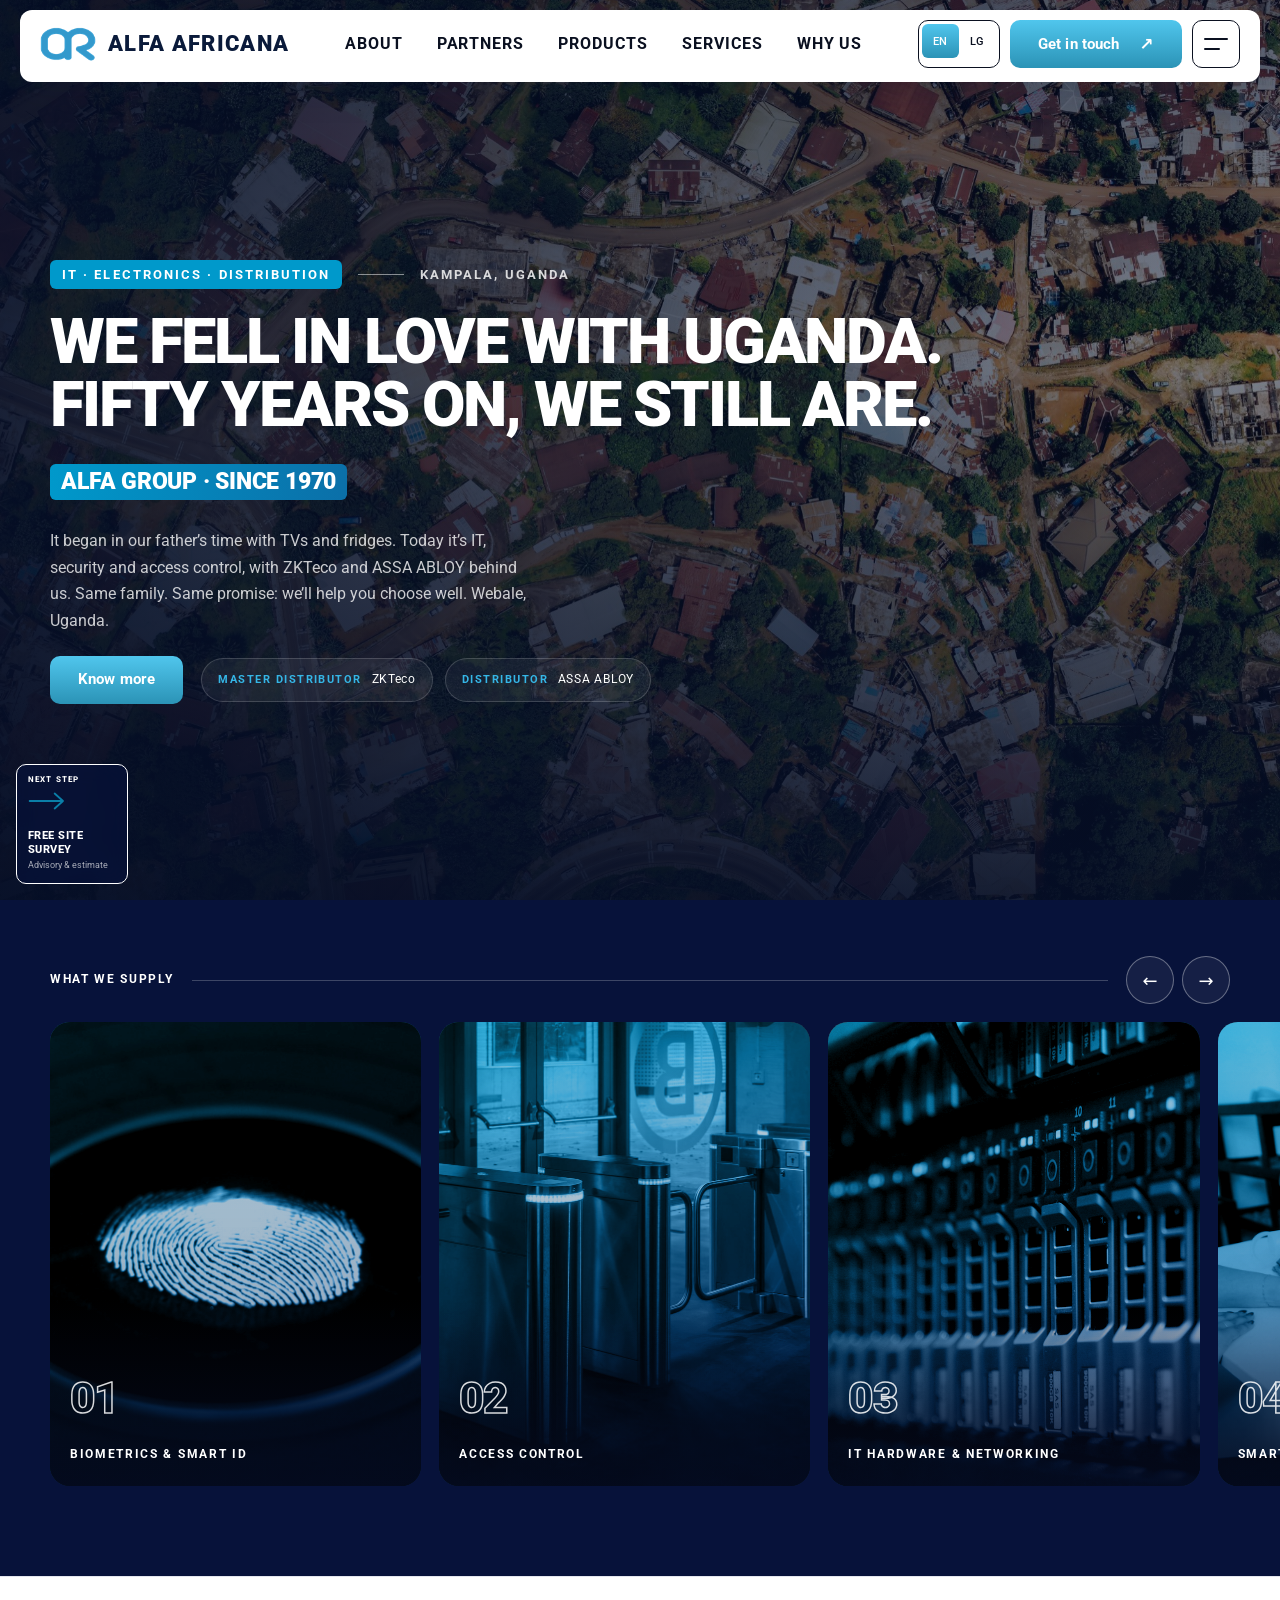
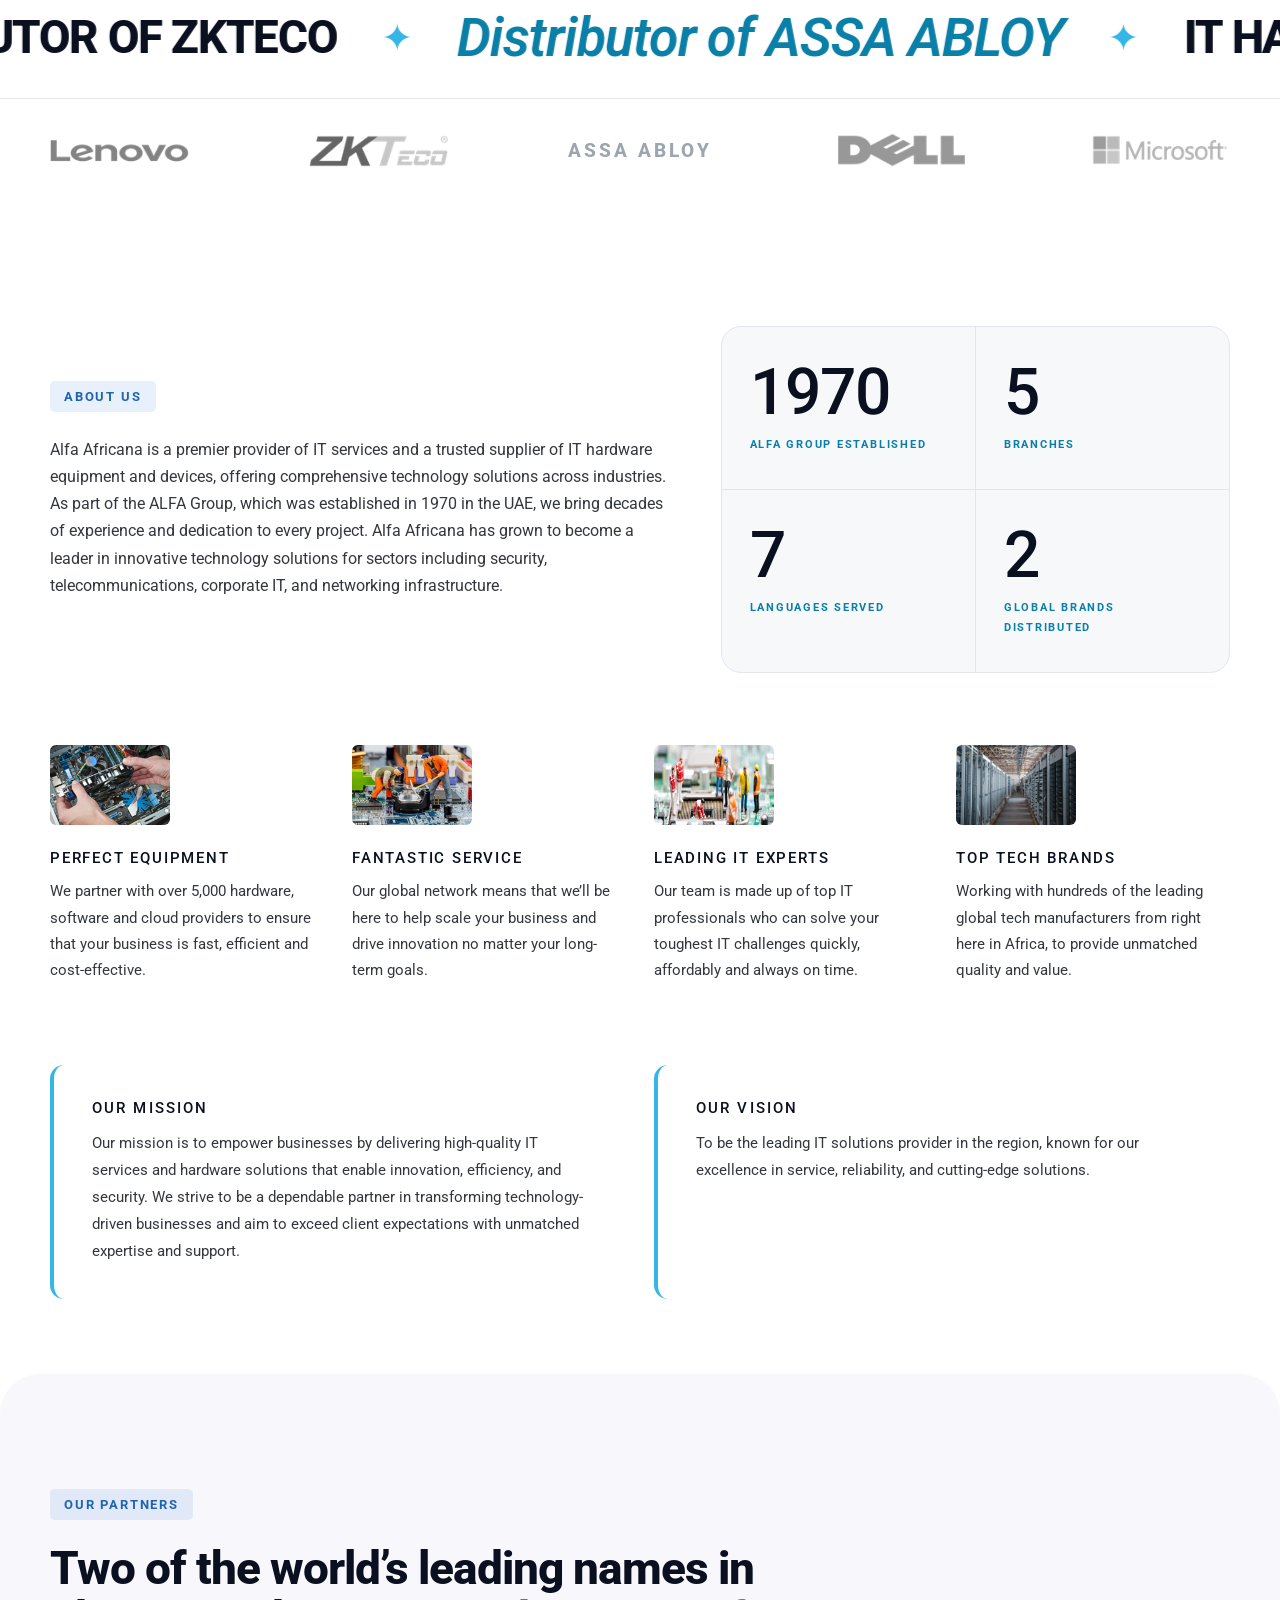
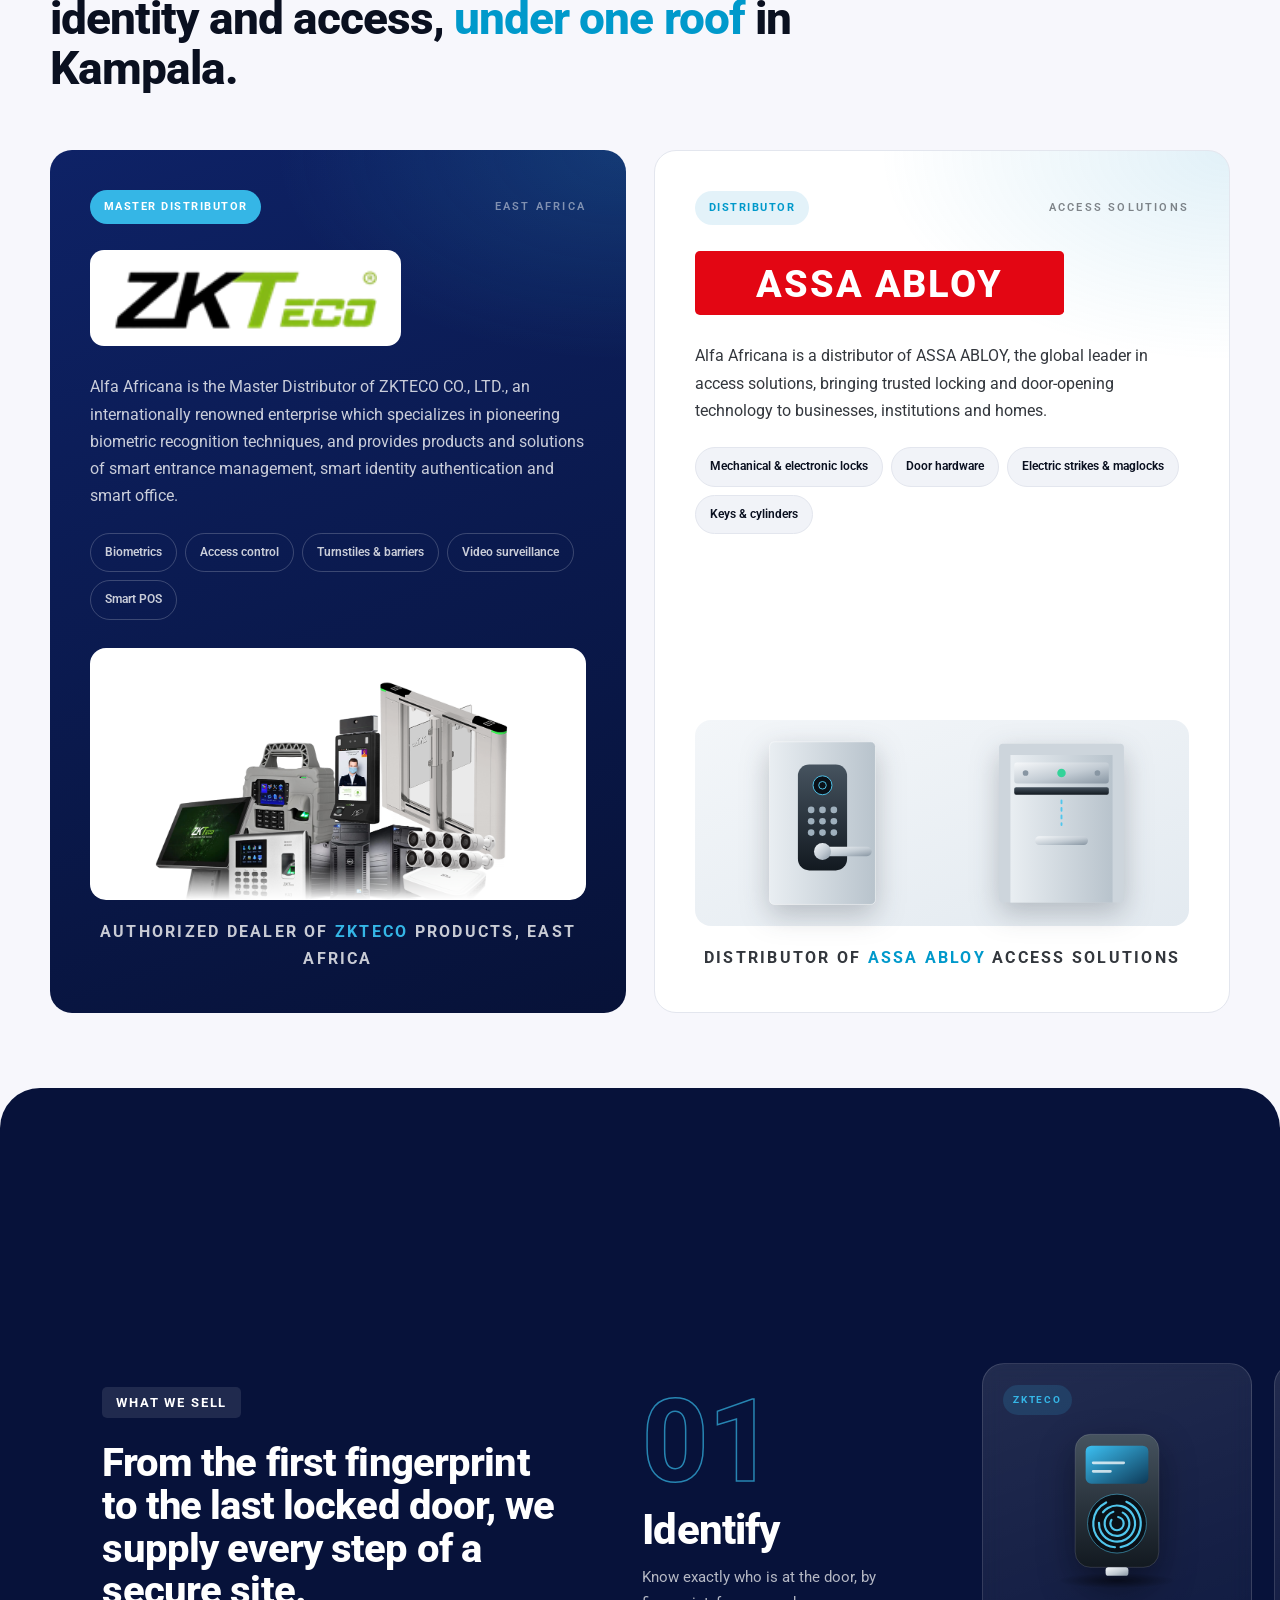
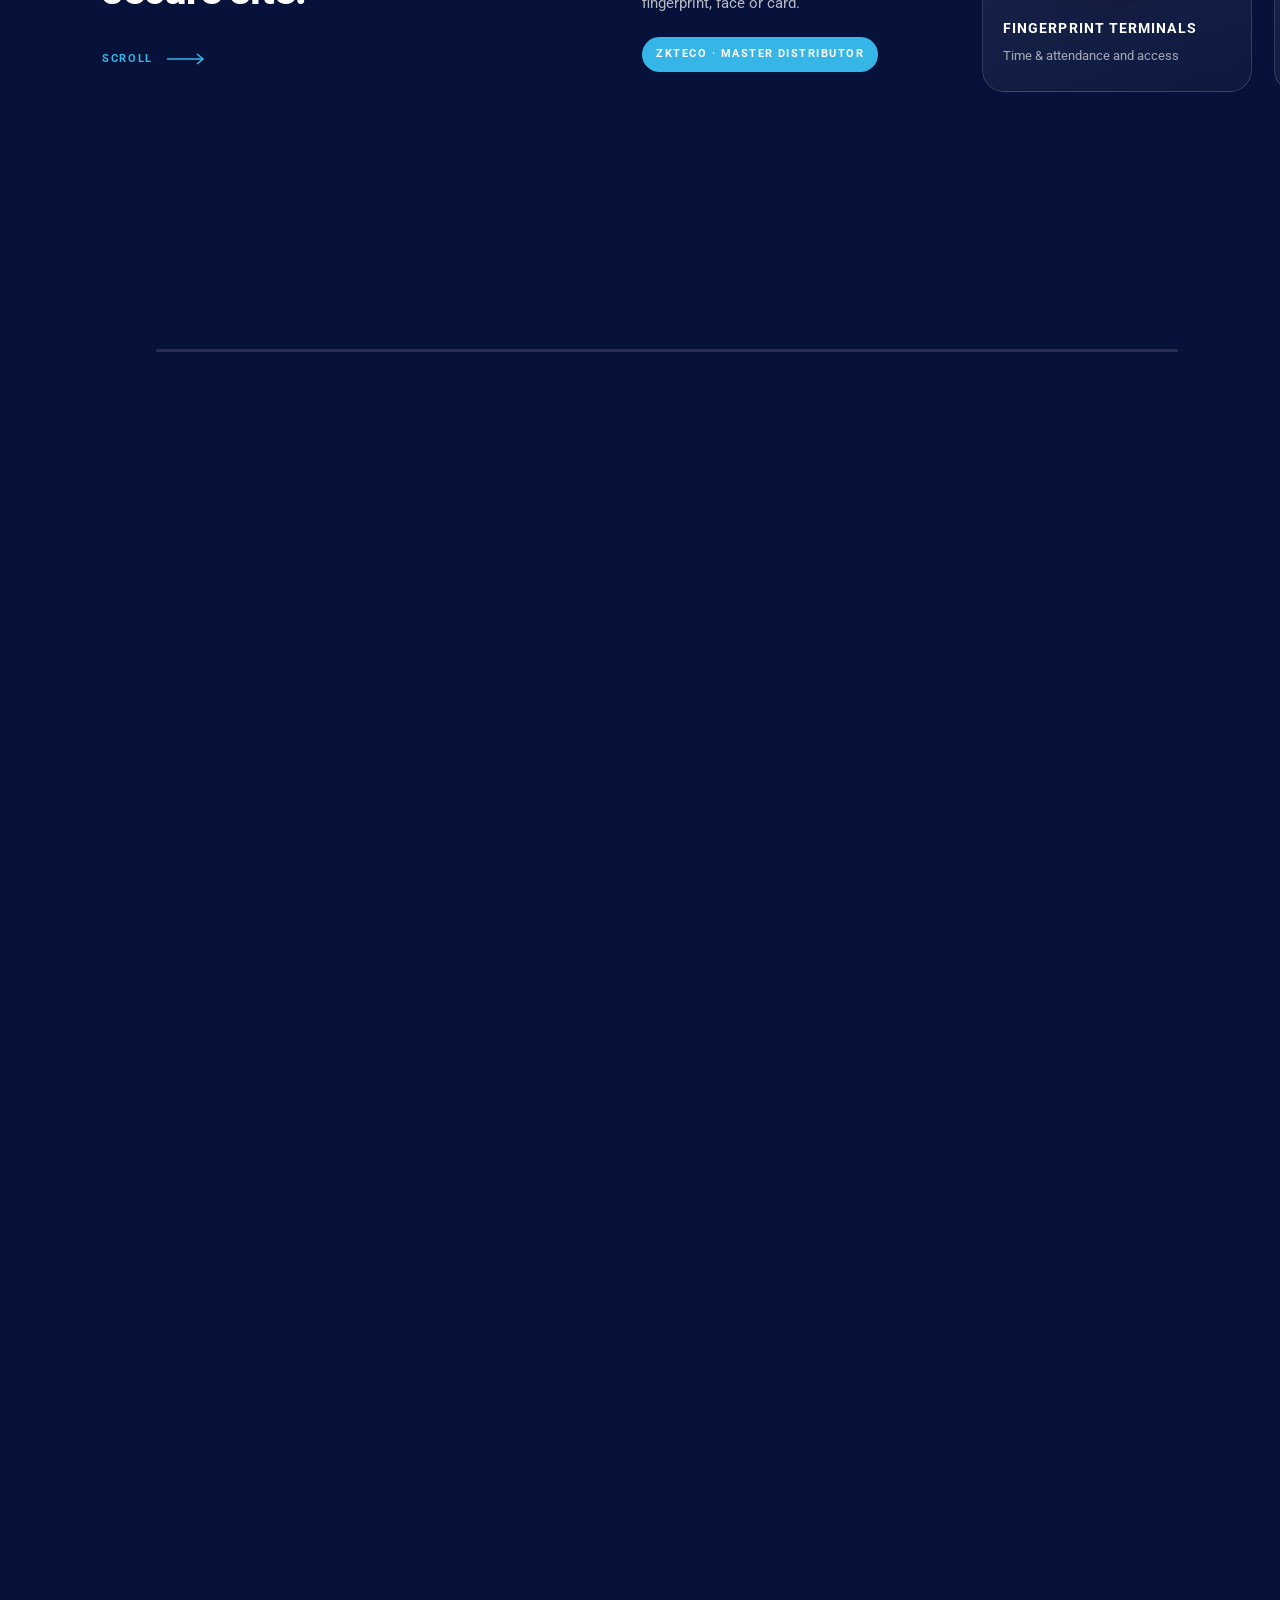
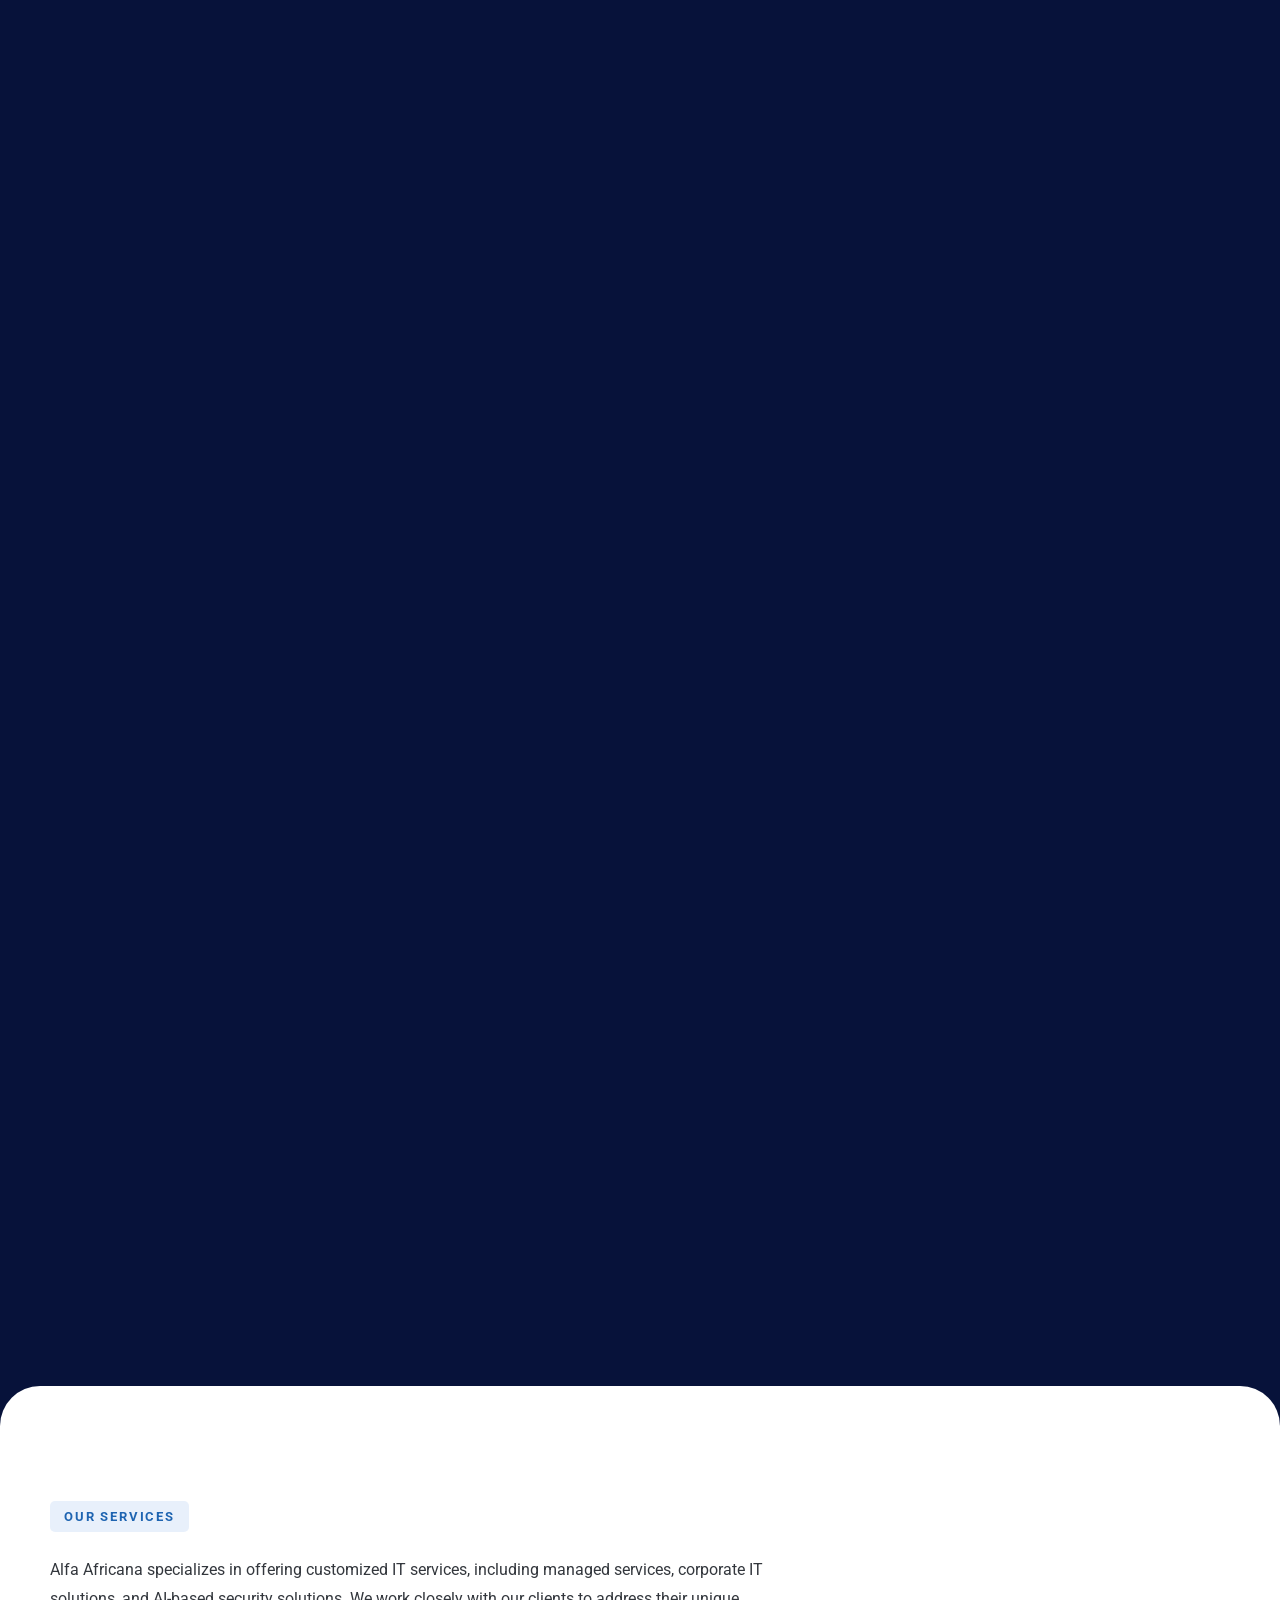
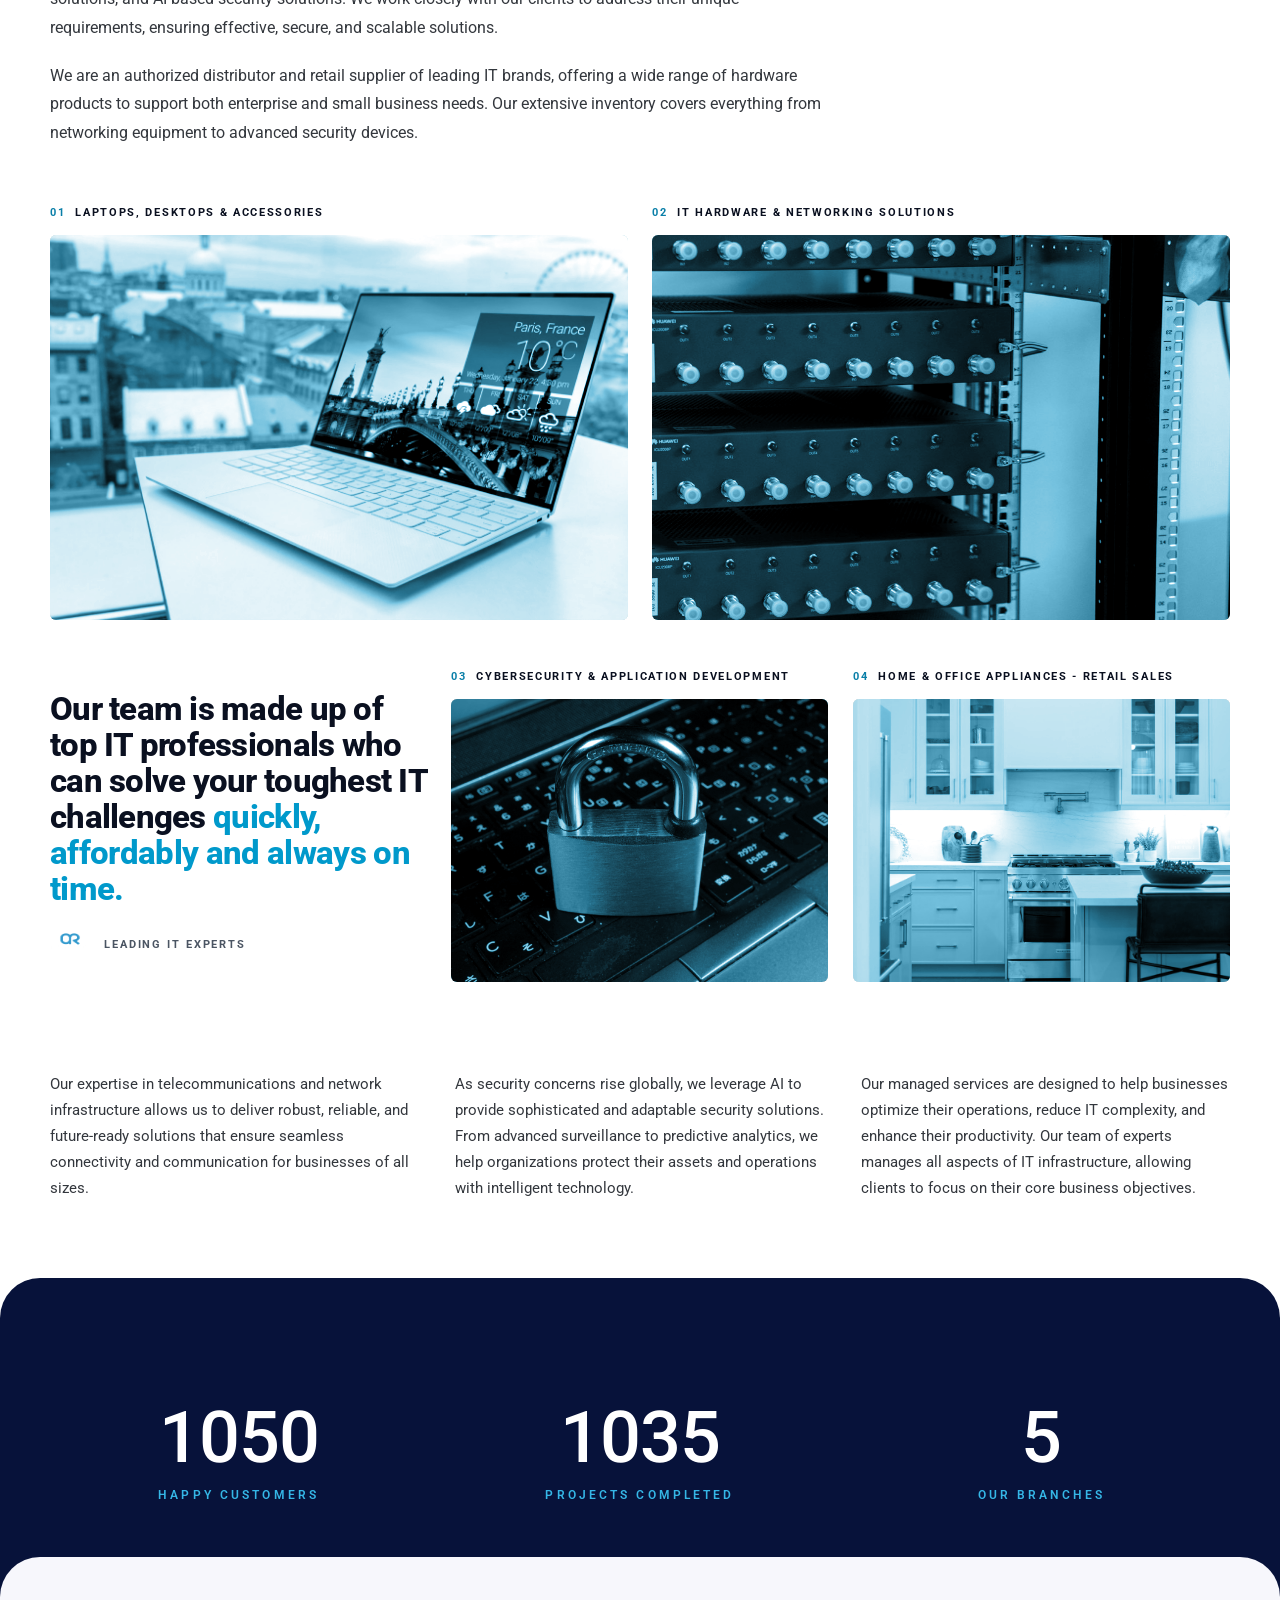
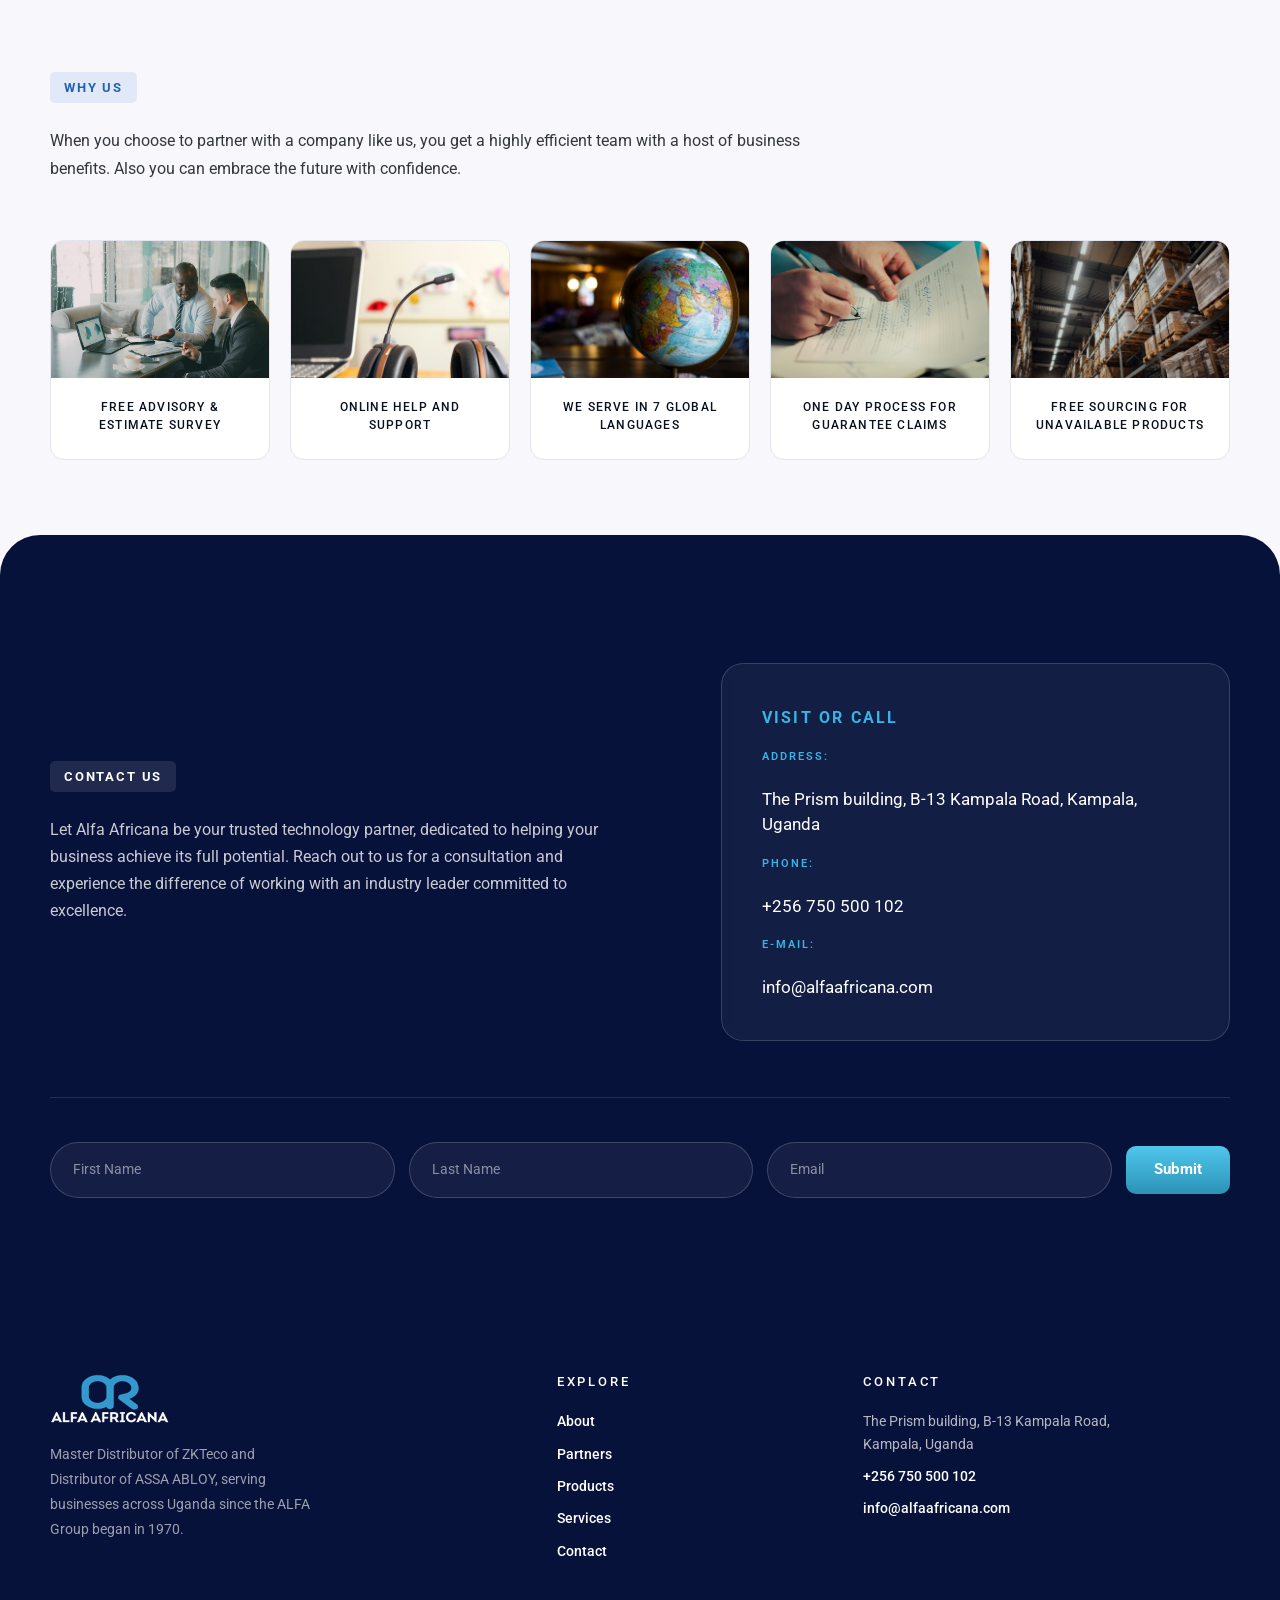
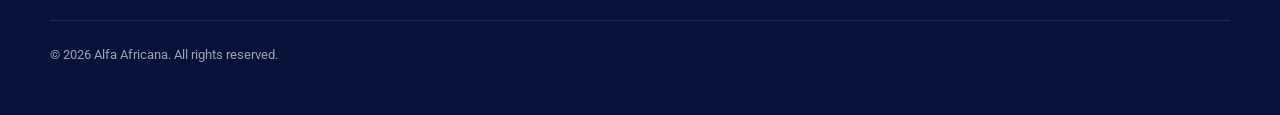
==== commit 667632ab: "Update site: hero fills one screen Co-Authored-By: Claude Sonnet 5.5 <noreply@anthropic.com>" ====
--- a/index.html
+++ b/index.html
@@ -15,7 +15,7 @@
   <link rel="preconnect" href="https://fonts.gstatic.com" crossorigin>
   <link href="https://fonts.googleapis.com/css2?family=Roboto:ital,wght@0,300;0,400;0,500;0,700;0,900;1,400;1,500&family=Montserrat:wght@600;700&display=swap" rel="stylesheet">
   <link rel="preload" as="image" href="images/hero-aerial.jpg">
-  <link rel="stylesheet" href="css/style.css?v=1795724606">
+  <link rel="stylesheet" href="css/style.css?v=1795725637">
   <script type="application/ld+json">{"@context":"https://schema.org","@type":"LocalBusiness","name":"Alfa Africana","description":"Master distributor of ZKTeco and distributor of ASSA ABLOY; IT services and hardware in Kampala, Uganda. Part of the ALFA Group, established 1970.","telephone":"+256750500102","email":"info@alfaafricana.com","address":{"@type":"PostalAddress","streetAddress":"The Prism building, B-13 Kampala Road","addressLocality":"Kampala","addressCountry":"UG"}}</script>
 </head>
 <body>
@@ -232,7 +232,7 @@
     <section class="hero" id="home" data-theme="dark">
       <div class="wrap hero__top">
         <p class="eyebrow rise" style="--d:0s"><b>IT &middot; Electronics &middot; Distribution</b><span class="eyebrow__line" aria-hidden="true"></span><span>Kampala, Uganda</span></p>
-        <h1 class="rise" id="heroH1" style="--d:0s"><span class="ln">The world builds the brands.</span> <span class="ln">Uganda trusts us to bring them home.</span> <em>Family-owned since 1970</em></h1>
+        <h1 class="rise" id="heroH1" style="--d:0s"><span class="ln">The world builds the brands.</span> <span class="ln">Uganda trusts us to bring them home.</span> <em>Alfa Group &middot; Since 1970</em></h1>
         <script>
         /* Two headline stories, chosen at random on each visit (A: trust, C: love) */
         (function () {
@@ -254,6 +254,8 @@
           </ul>
         </div>
       </div>
+    </section>
+    <section class="supply-band" data-theme="dark" aria-label="What we supply">
       <div class="wrap">
         <div class="strip-head rise" style="--d:.45s">
           <span class="strip-head__t">What we supply</span>
@@ -553,6 +555,6 @@
   <script src="js/logo3d.js?v=1795722252"></script>
   <script src="js/main.js?v=1795637606"></script>
   <script src="js/cursor.js?v=1795722094"></script>
-  <script src="js/i18n.js?v=1795724606"></script>
+  <script src="js/i18n.js?v=1795725637"></script>
 </body>
 </html>
--- a/css/style.css
+++ b/css/style.css
@@ -653,3 +653,12 @@
 .hero__top .eyebrow span:last-child { white-space: nowrap; }
 @media (max-width: 900px) { .hero h1 { font-size: clamp(28px, 8.4vw, 52px); } }
 @media (max-width: 900px) { .hero__top .eyebrow { flex-wrap: wrap; gap: 8px 10px; } .hero__top .eyebrow span:last-child { white-space: normal; } .eyebrow__line { display: none; } .hero__top .eyebrow b { white-space: normal; } }
+
+/* First screen = exactly one viewport; the product strip is its own band below */
+.hero { min-height: 100svh; justify-content: center; gap: 0; padding-top: calc(var(--nav-h) + 24px); padding-bottom: 40px; }
+.supply-band { background: linear-gradient(180deg, #050e26, #071a3a); padding: 56px 0 72px; position: relative; z-index: 2; }
+.supply-band > .wrap { width: auto; margin-left: max(24px, calc((100vw - 1180px) / 2)); margin-right: 0; }
+.supply-band .strip-head { margin-top: 0; }
+@media (max-width: 900px) { .supply-band { padding: 36px 0 48px; } .supply-band > .wrap { margin-left: 24px; width: calc(100vw - 24px); } }
+.hero h1 { margin-bottom: 28px; }
+.hero__top { margin-bottom: 0; }
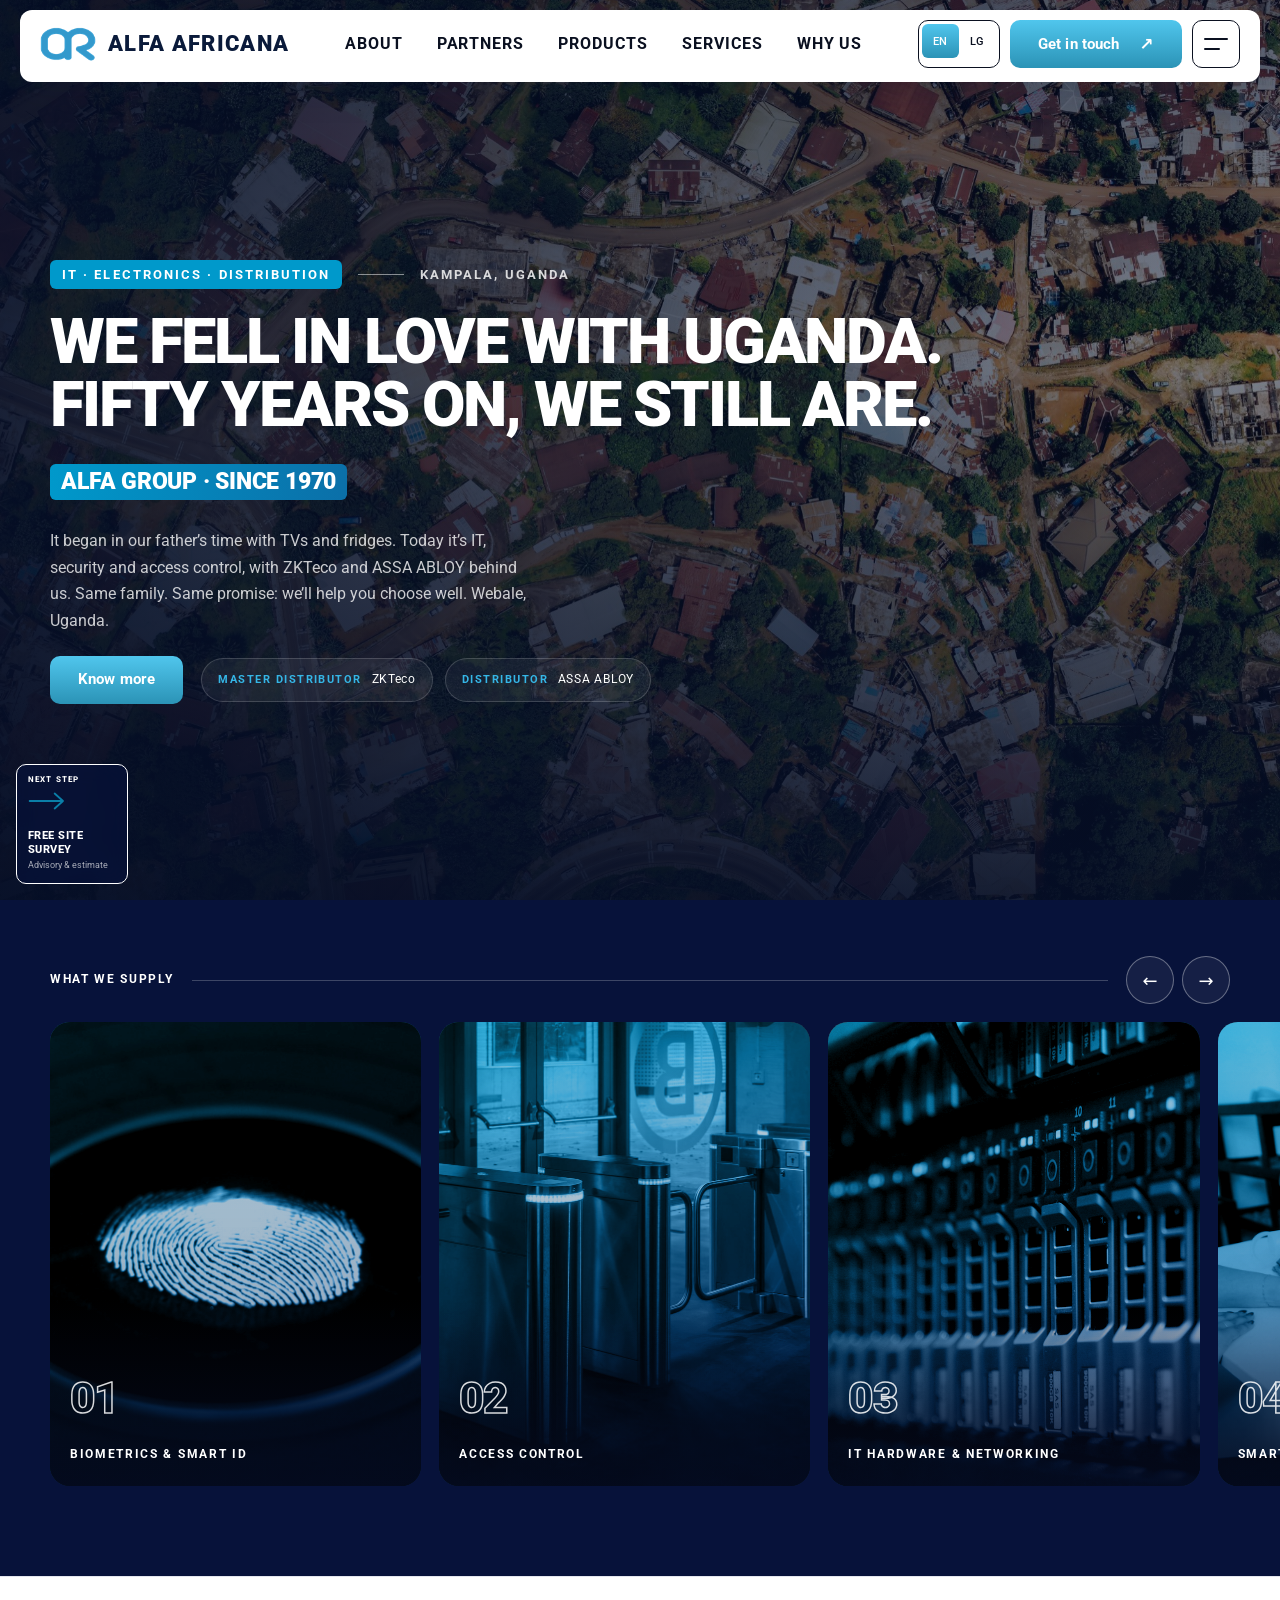
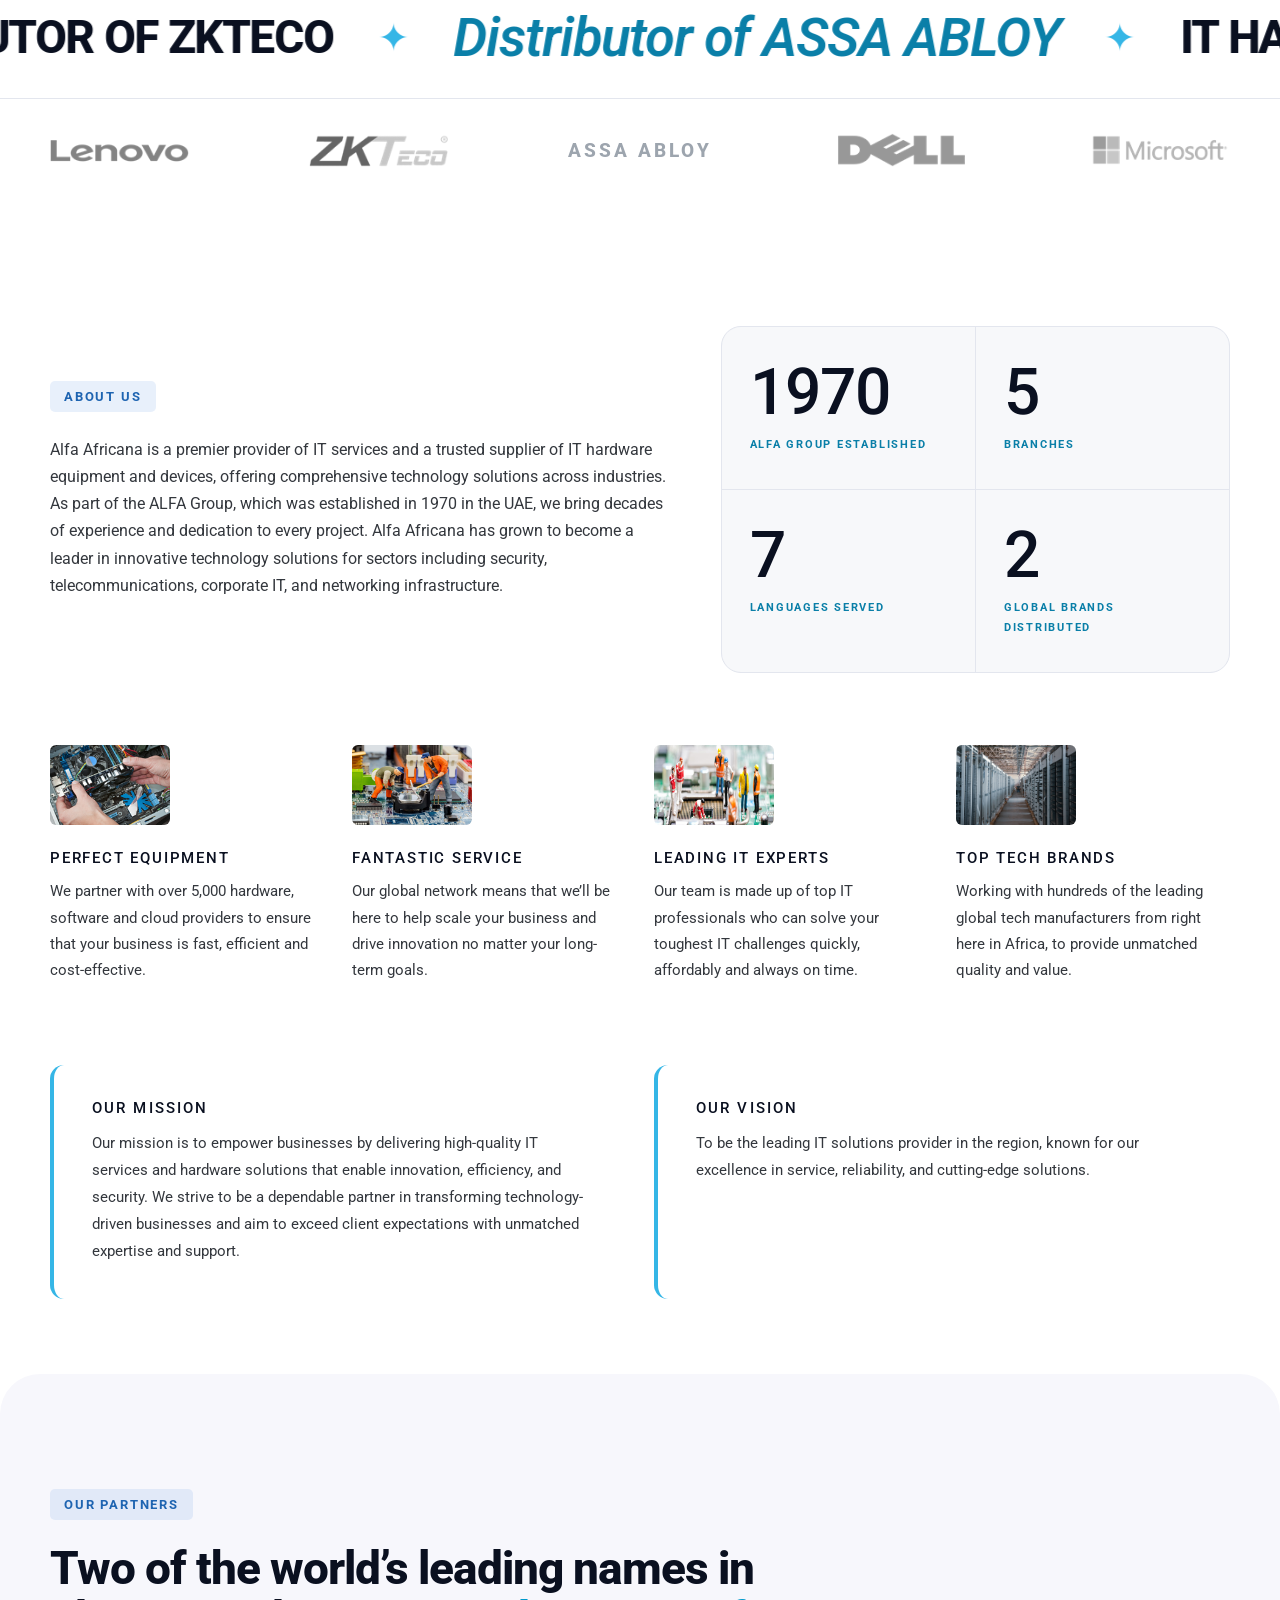
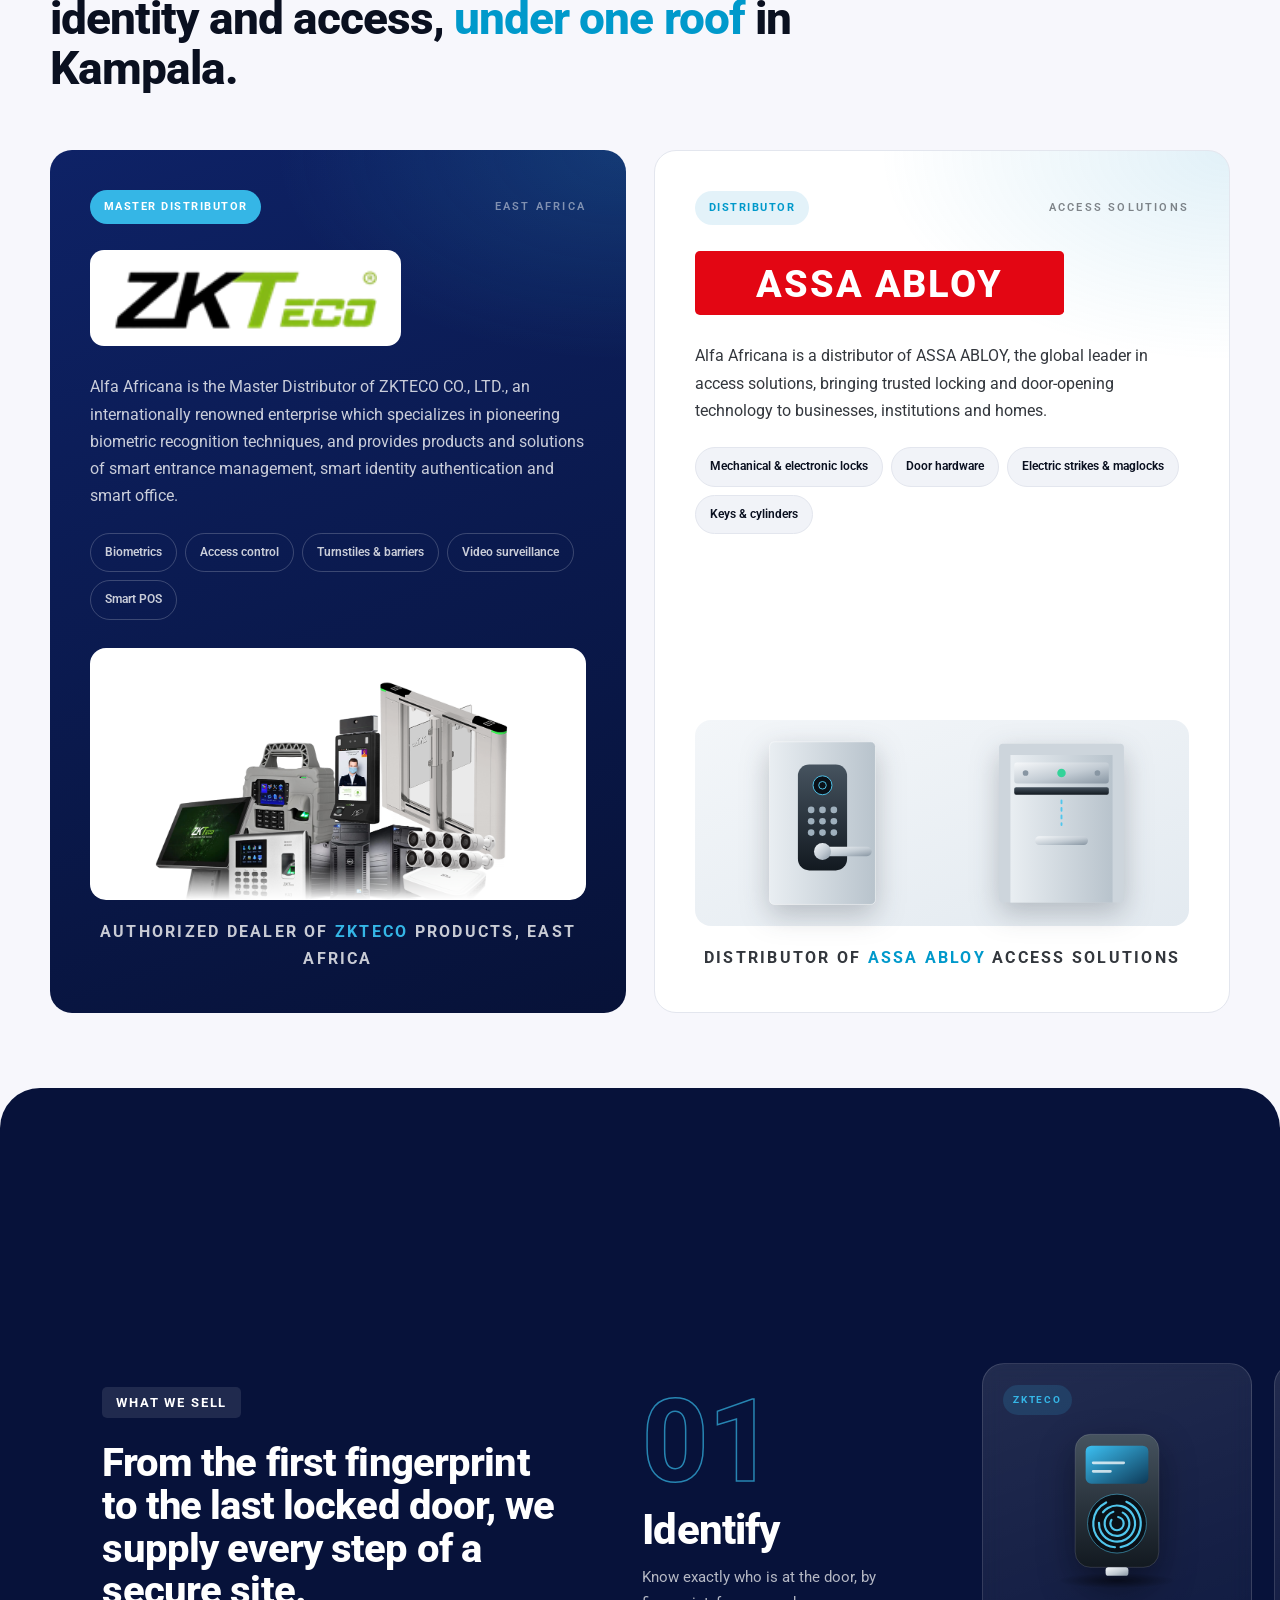
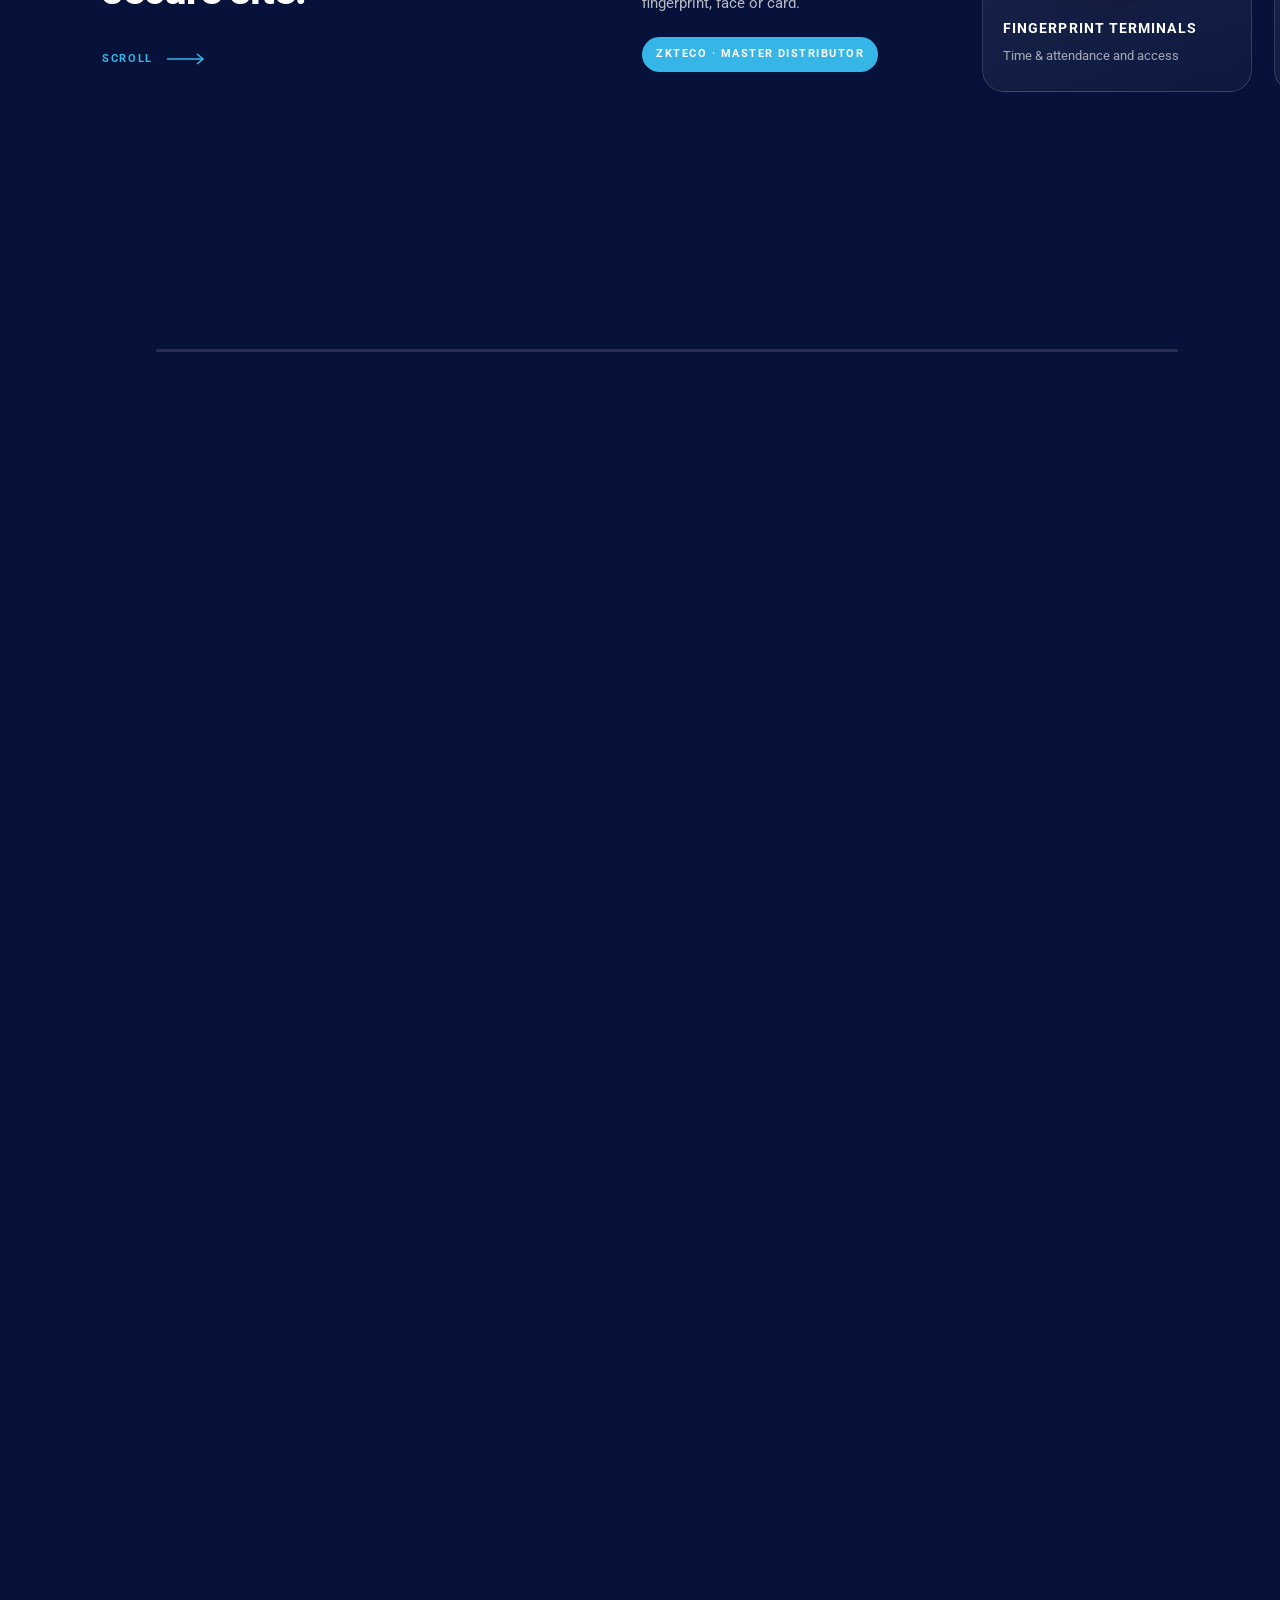
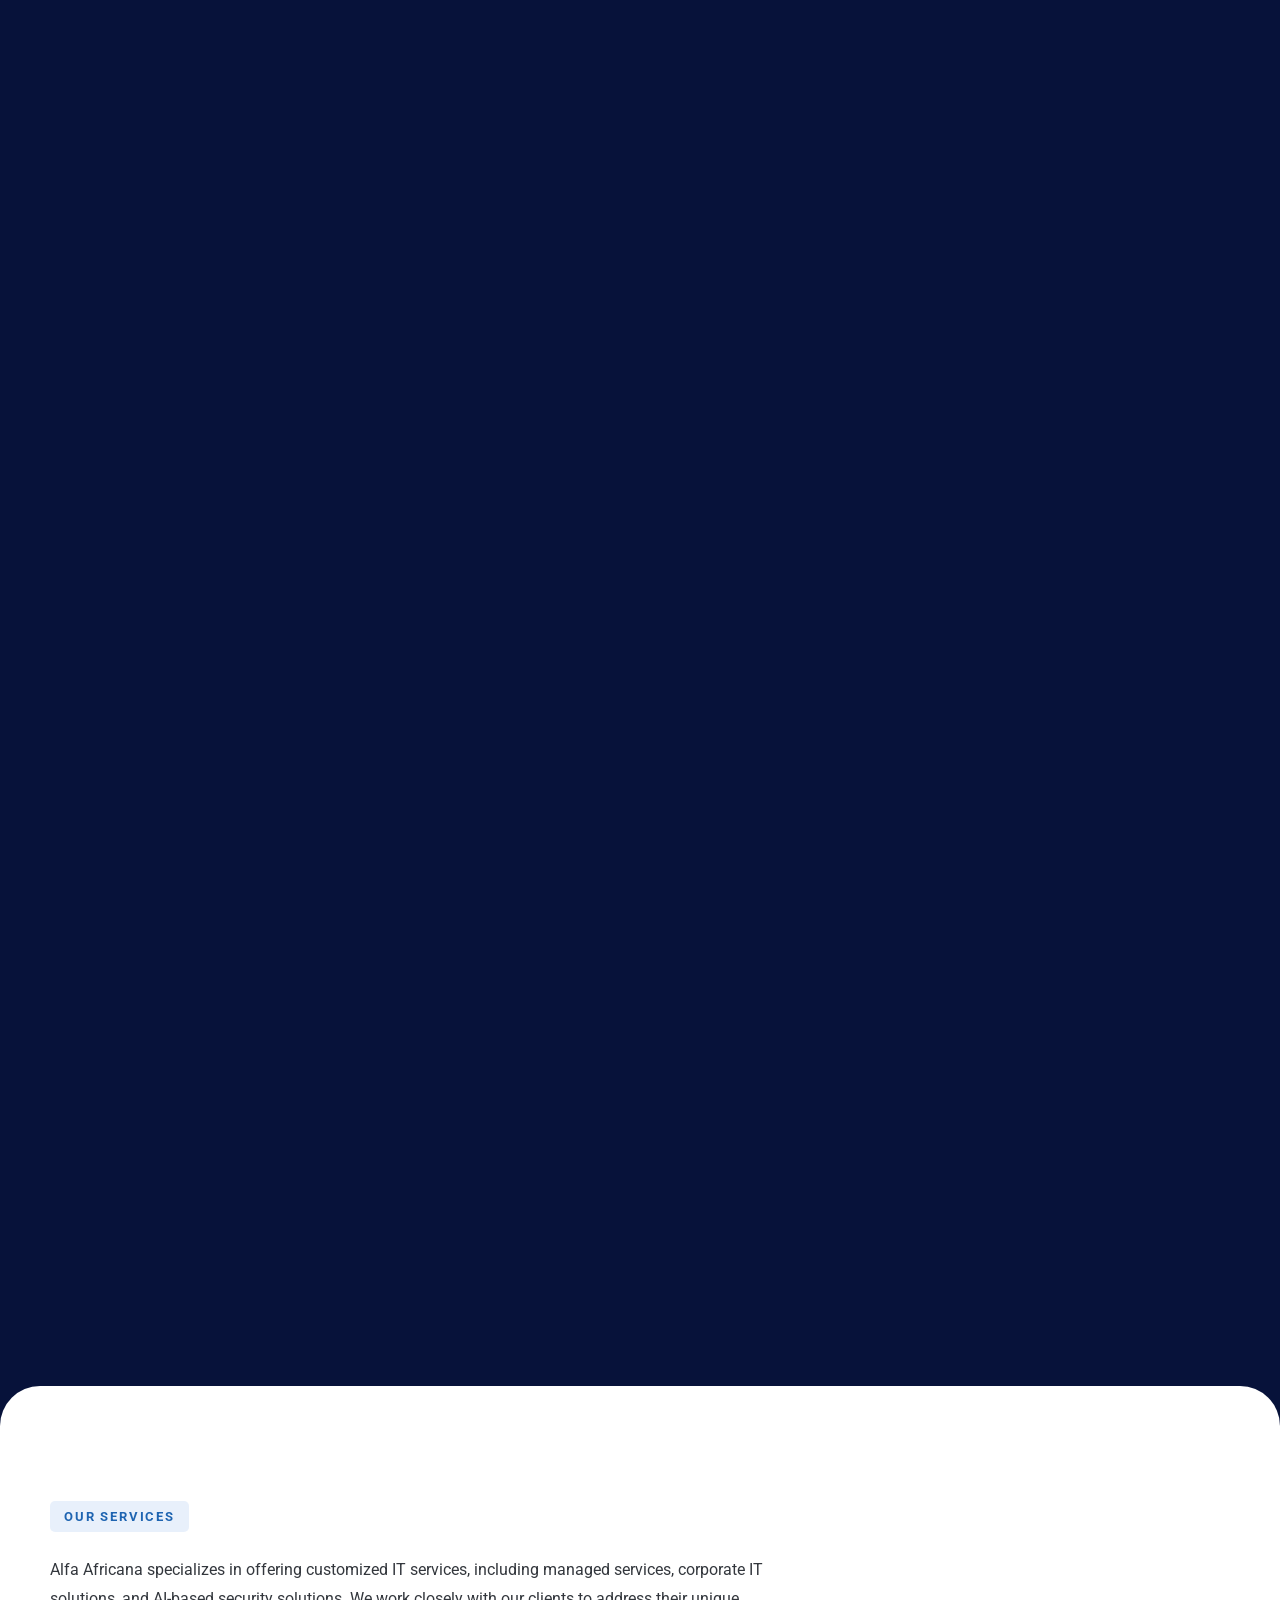
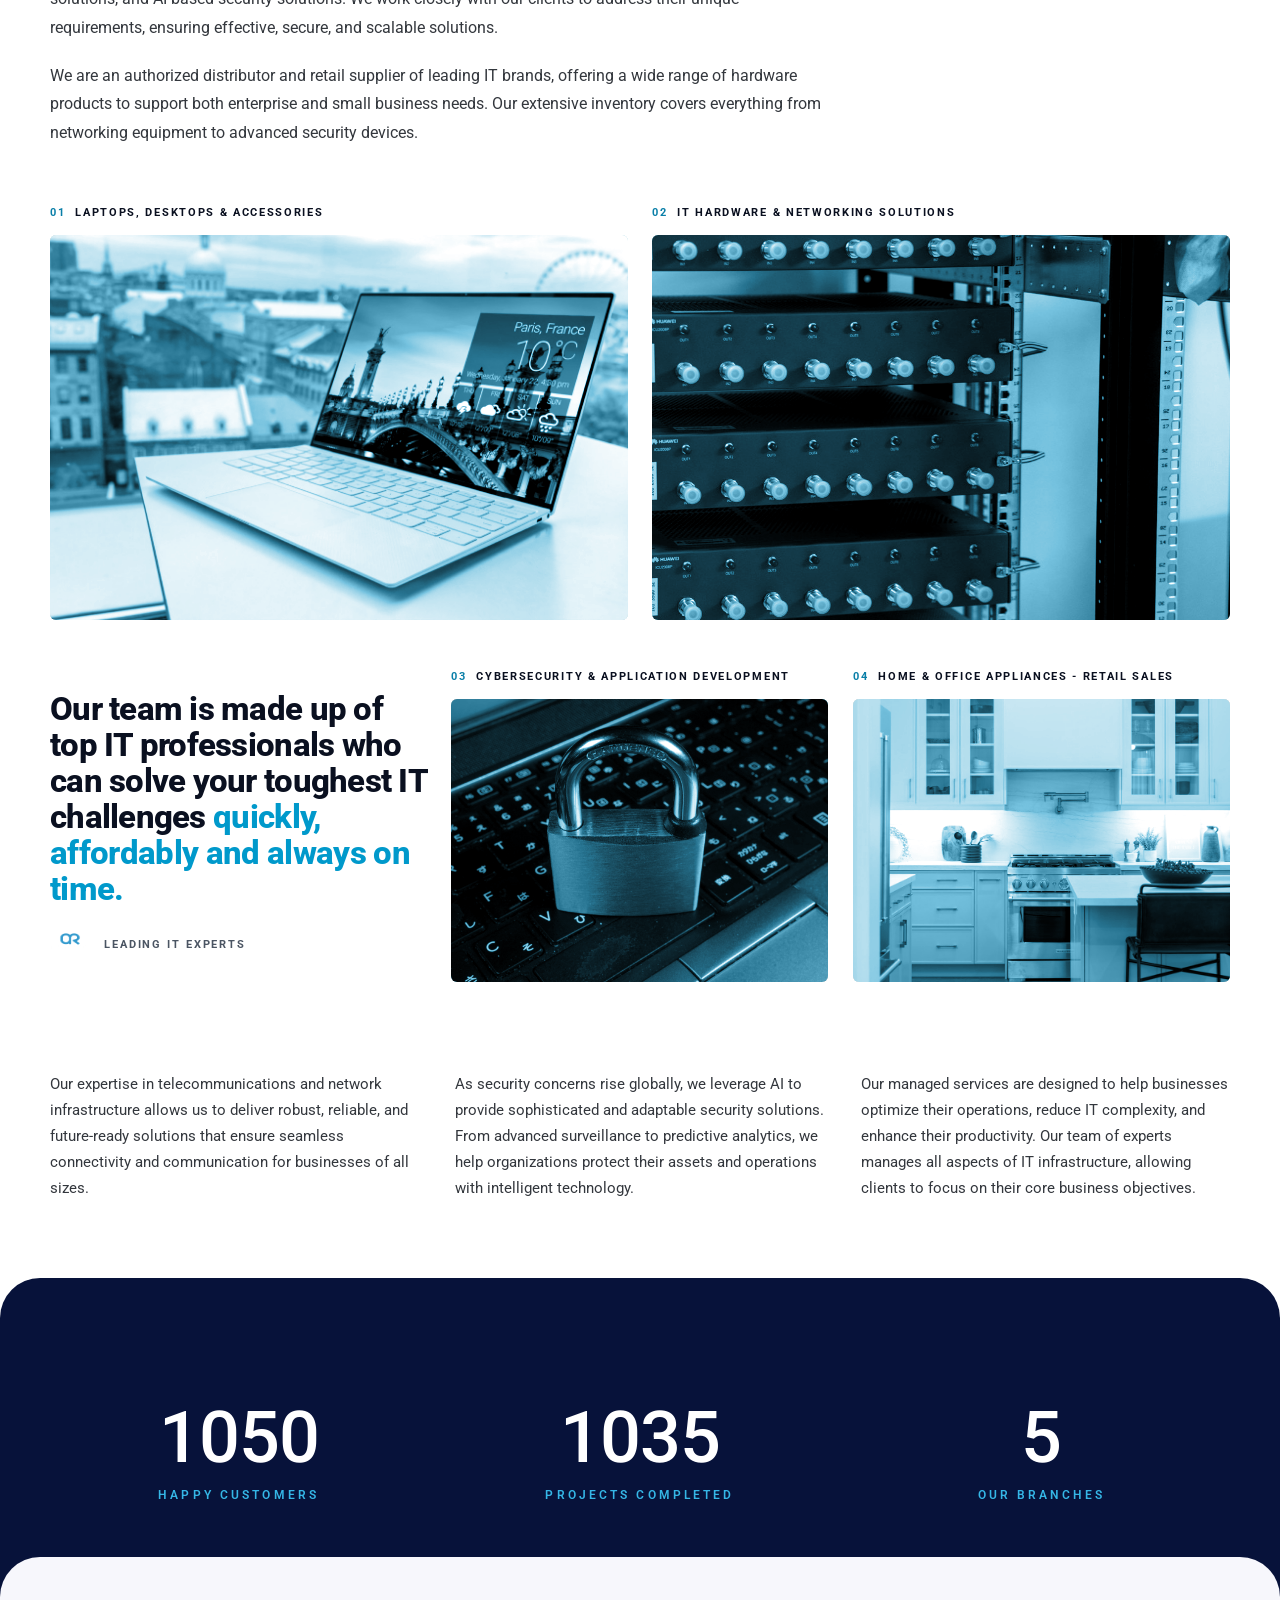
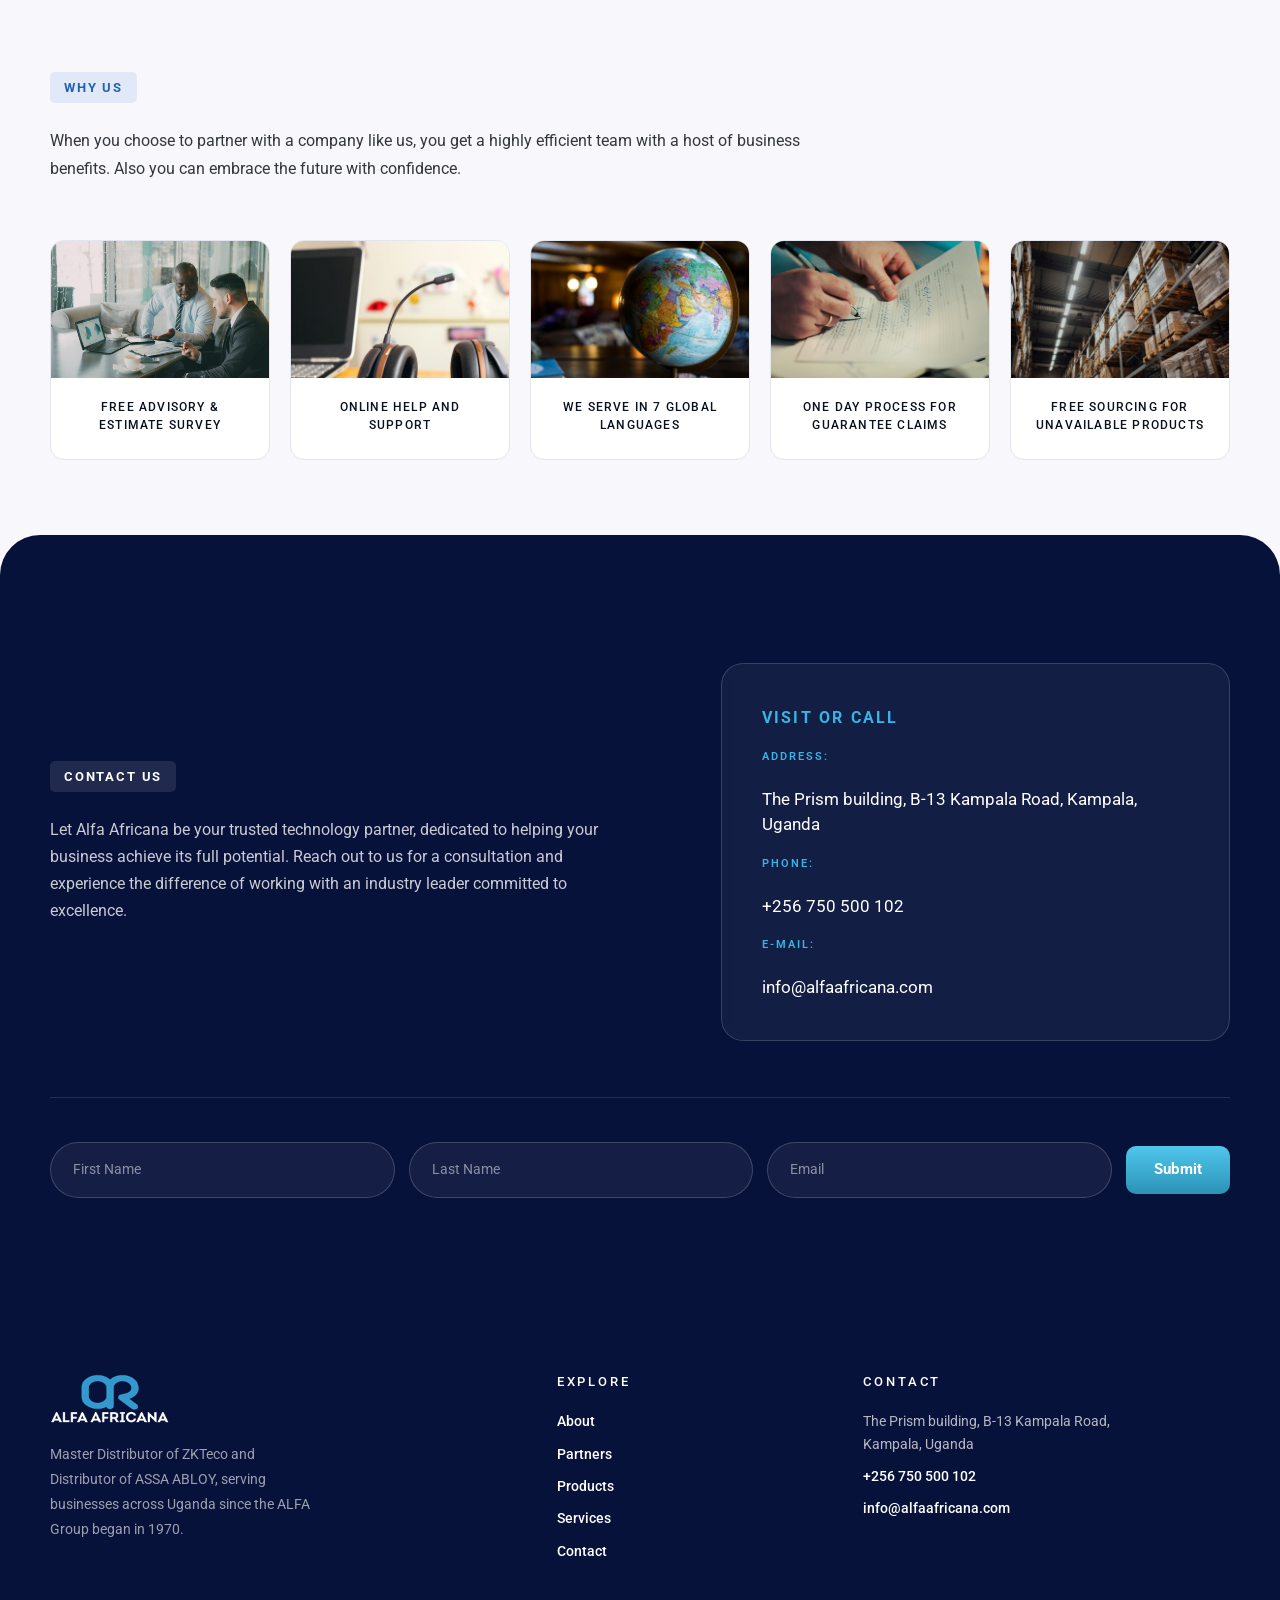
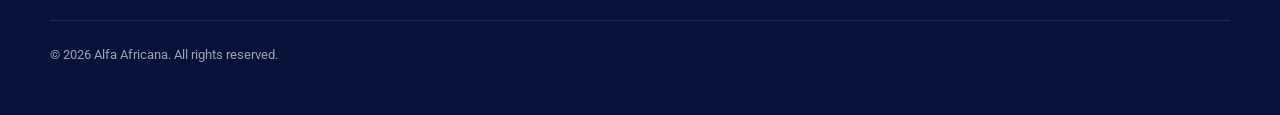
==== commit 6c11795d: "Update site: open at top Co-Authored-By: Claude Sonnet 5.5 <noreply@anthropic.com>" ====
--- a/index.html
+++ b/index.html
@@ -1,6 +1,26 @@
 <!doctype html>
 <html lang="en">
 <head>
+  <script>
+    /* Always open at the top: no browser scroll-restore, and in-page links scroll without leaving #section in the address bar */
+    (function () {
+      try { if ('scrollRestoration' in history) history.scrollRestoration = 'manual'; } catch (e) {}
+      function clean() { try { history.replaceState(null, '', location.pathname + location.search); } catch (e) {} }
+      function top() { if (location.hash) clean(); window.scrollTo({ top: 0, behavior: 'instant' }); }
+      top();
+      window.addEventListener('pageshow', top);
+      document.addEventListener('click', function (e) {
+        var a = e.target.closest && e.target.closest('a[href^="#"]');
+        if (!a || e.defaultPrevented || e.metaKey || e.ctrlKey || e.shiftKey) return;
+        var id = a.getAttribute('href').slice(1), t = id && document.getElementById(id);
+        if (!t) return;
+        e.preventDefault();
+        t.scrollIntoView({ behavior: 'smooth', block: 'start' });
+        clean();
+      });
+    })();
+  </script>
+
   <meta charset="utf-8">
   <meta name="viewport" content="width=device-width, initial-scale=1">
   <title>Alfa Africana | ZKTeco Master Distributor &amp; ASSA ABLOY Distributor, Kampala</title>
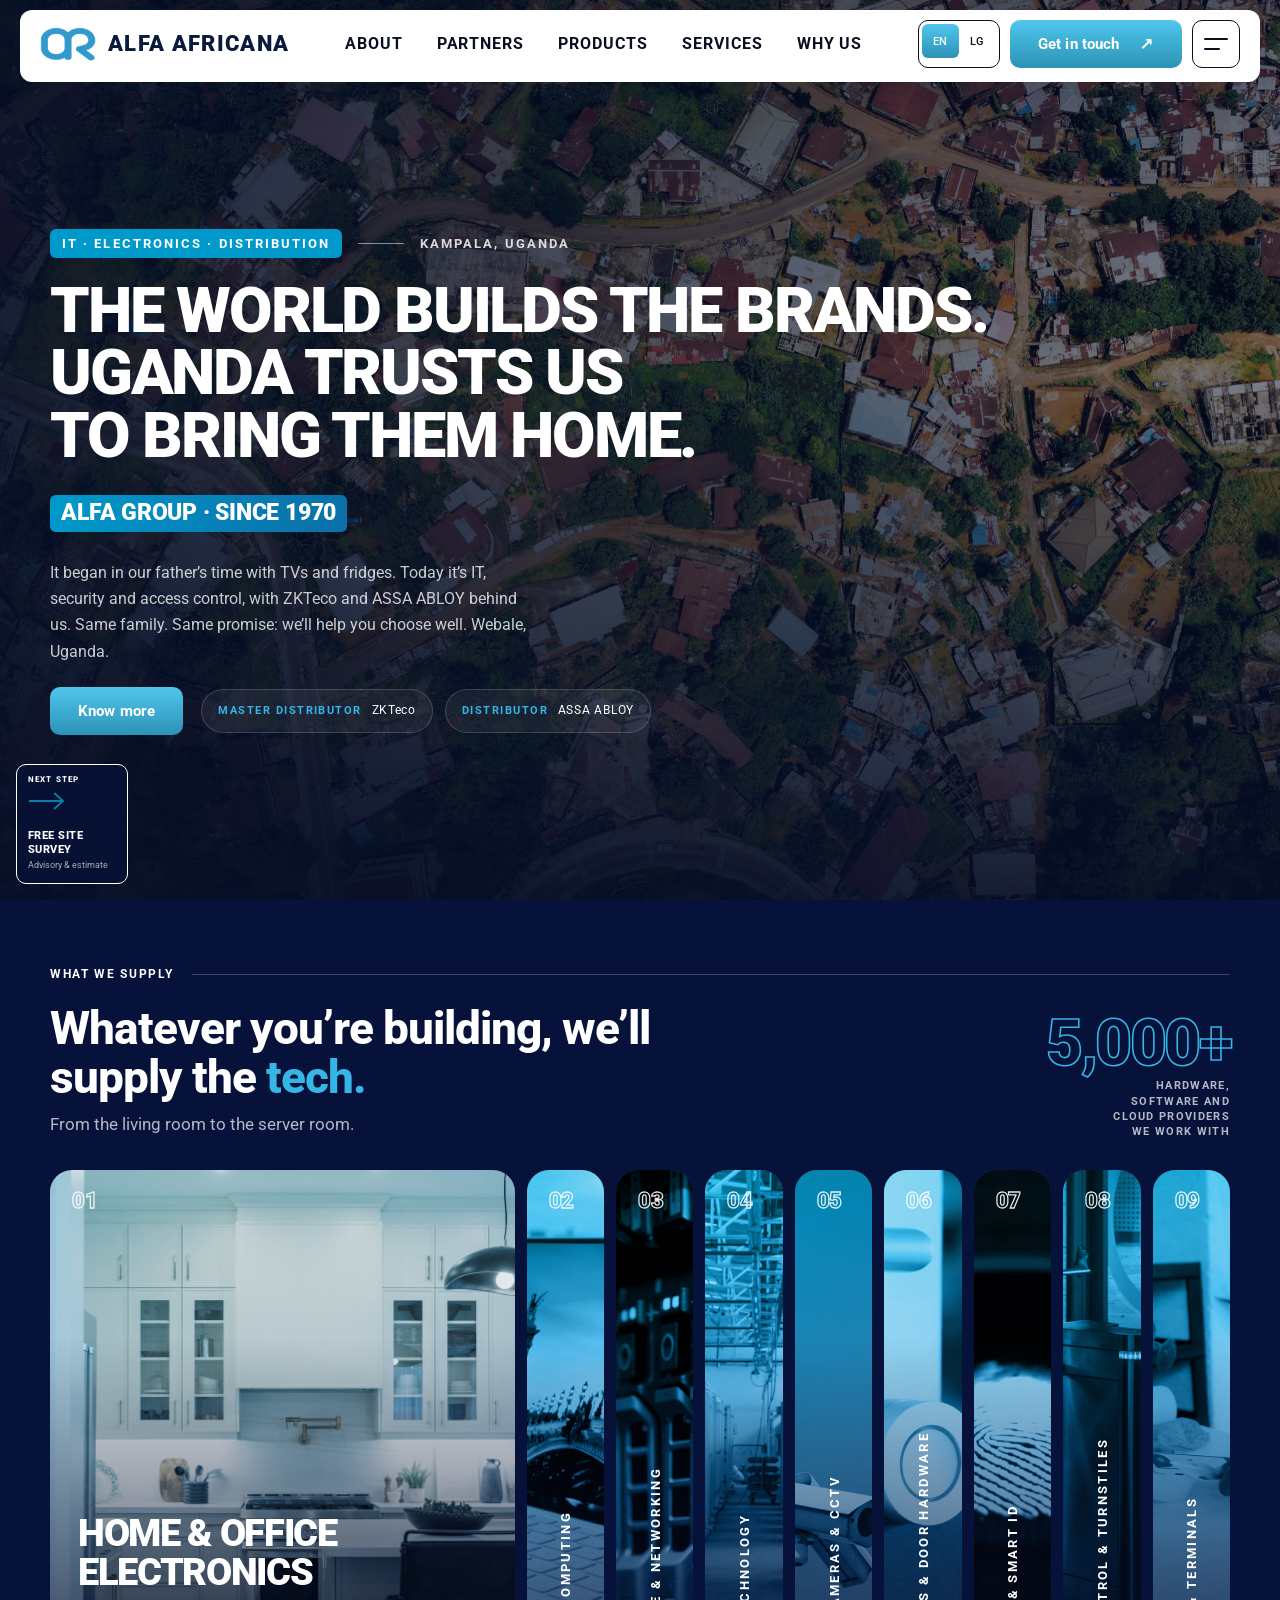
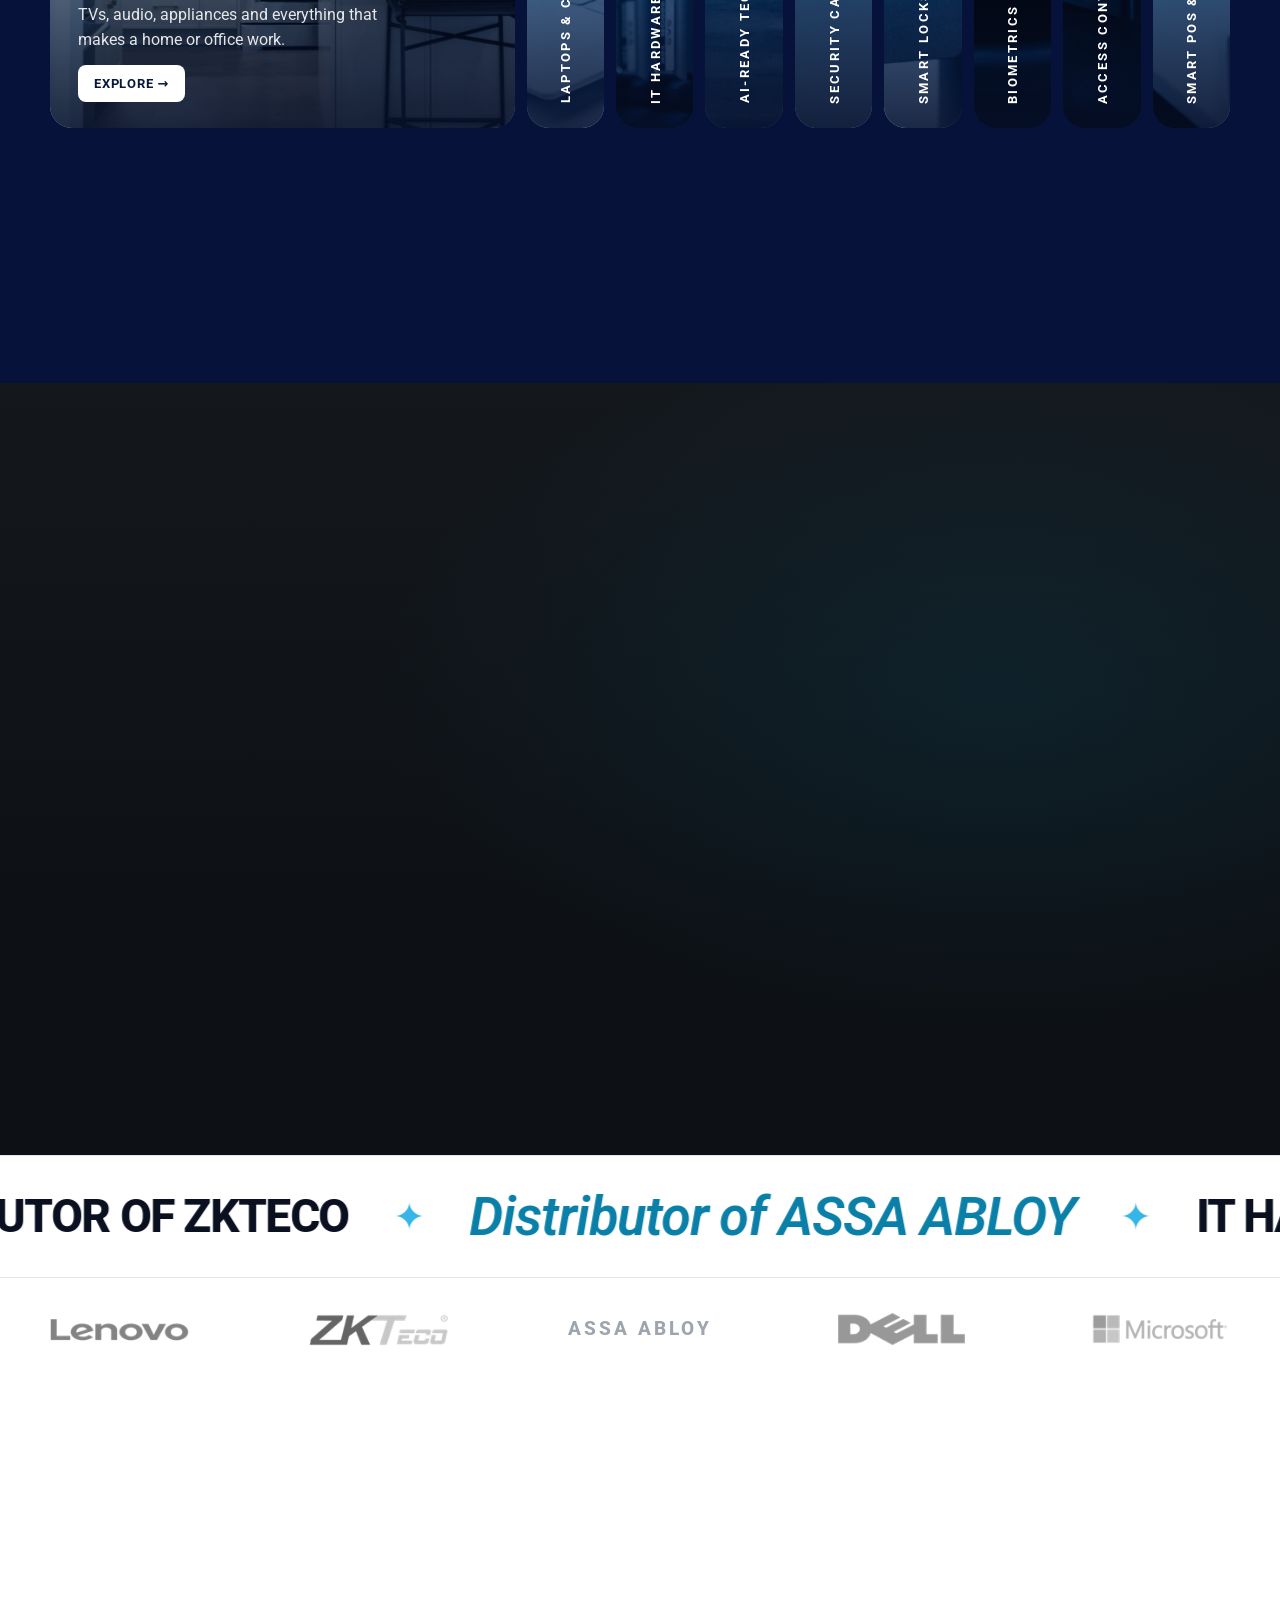
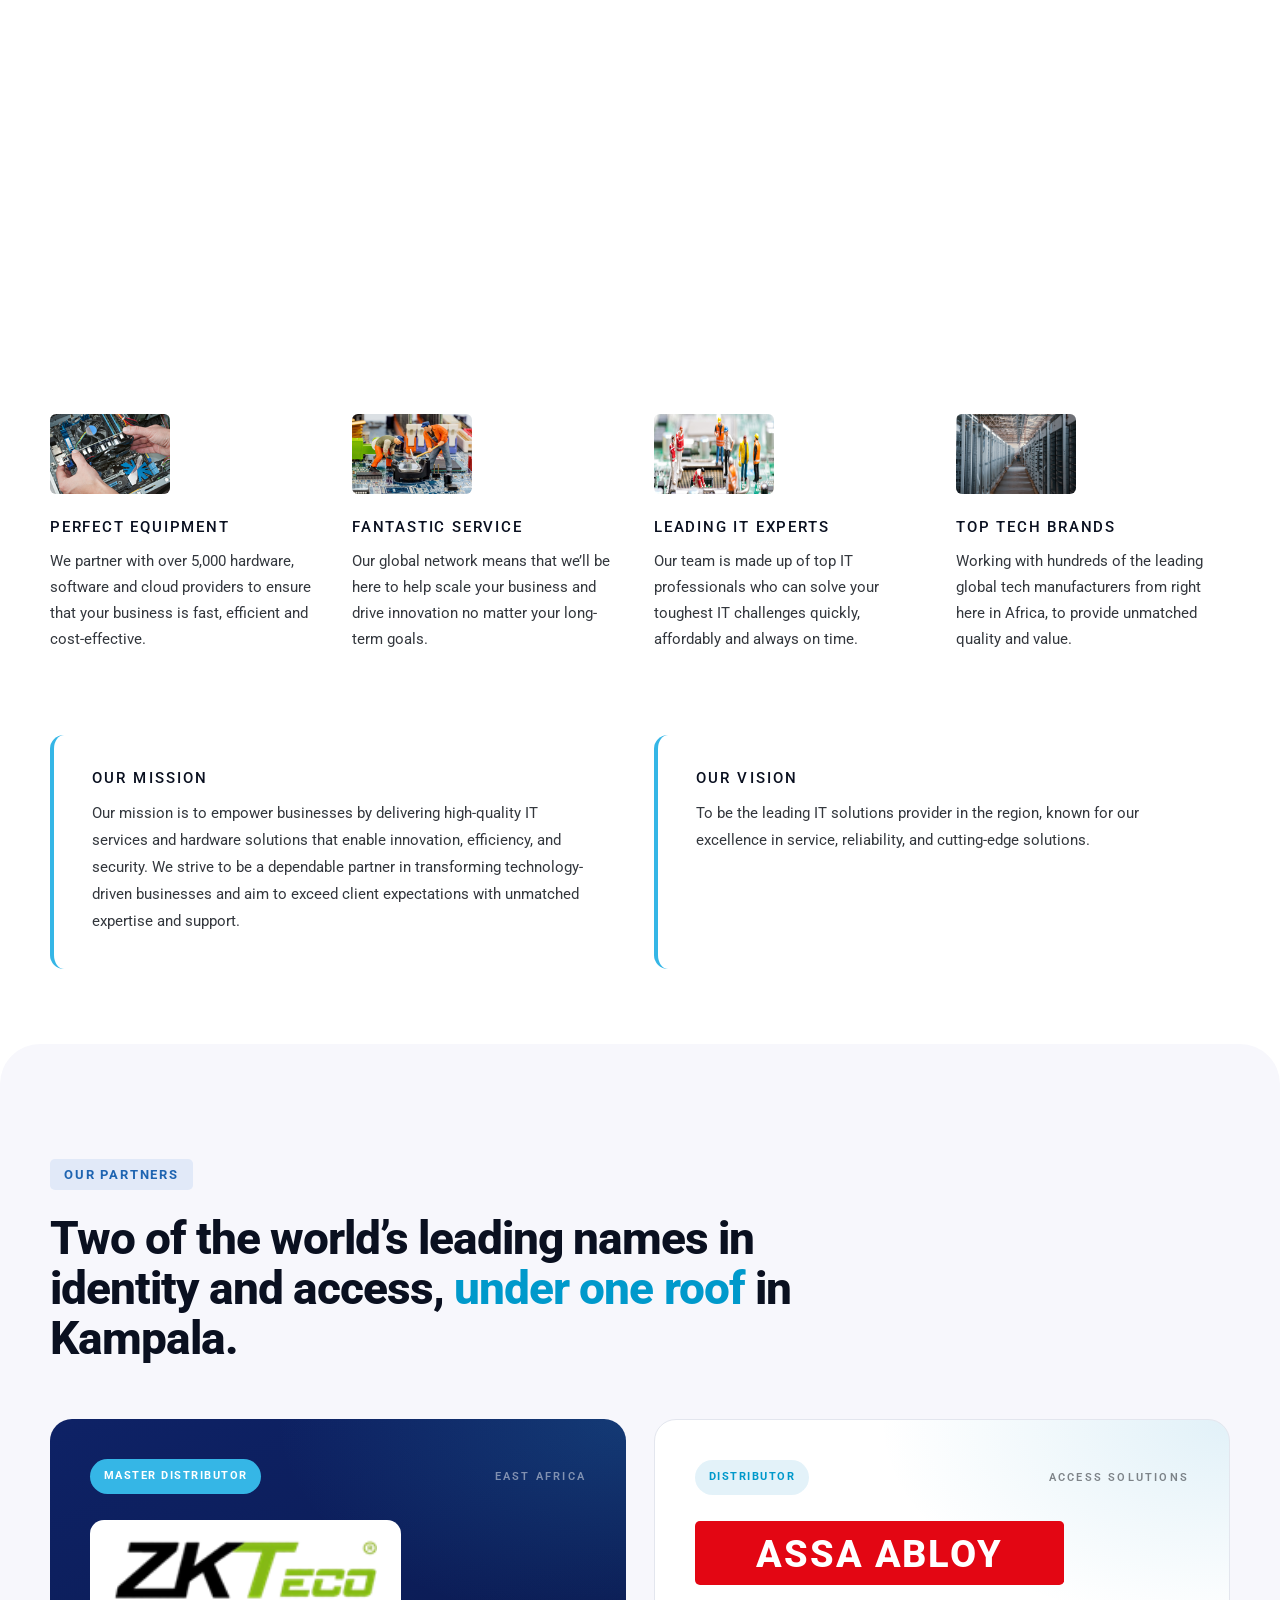
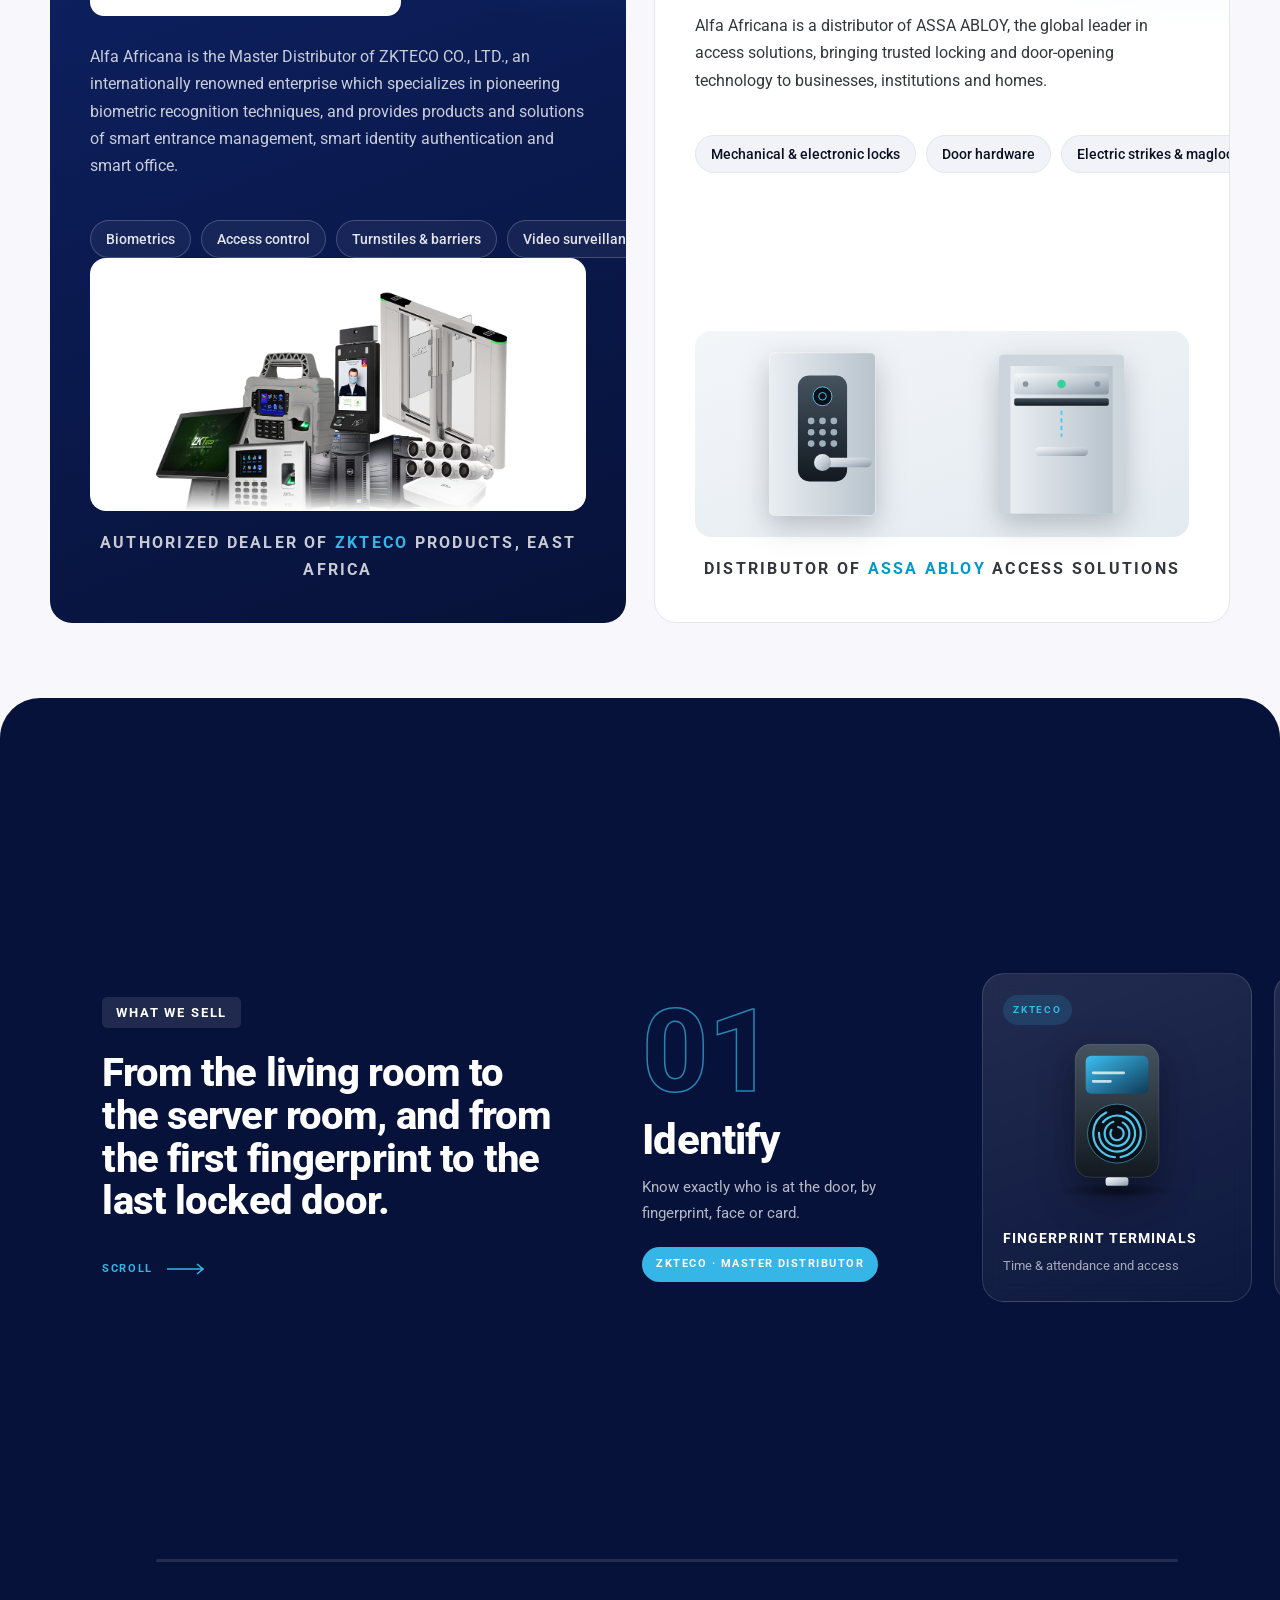
==== commit 9563291b: "Update site: supply panels, Alfa Group map, AI-ready range Co-Authored-By: Claude Sonnet 5.5 <norepl" ====
--- a/index.html
+++ b/index.html
@@ -35,7 +35,7 @@
   <link rel="preconnect" href="https://fonts.gstatic.com" crossorigin>
   <link href="https://fonts.googleapis.com/css2?family=Roboto:ital,wght@0,300;0,400;0,500;0,700;0,900;1,400;1,500&family=Montserrat:wght@600;700&display=swap" rel="stylesheet">
   <link rel="preload" as="image" href="images/hero-aerial.jpg">
-  <link rel="stylesheet" href="css/style.css?v=1795725637">
+  <link rel="stylesheet" href="css/style.css?v=1795835627">
   <script type="application/ld+json">{"@context":"https://schema.org","@type":"LocalBusiness","name":"Alfa Africana","description":"Master distributor of ZKTeco and distributor of ASSA ABLOY; IT services and hardware in Kampala, Uganda. Part of the ALFA Group, established 1970.","telephone":"+256750500102","email":"info@alfaafricana.com","address":{"@type":"PostalAddress","streetAddress":"The Prism building, B-13 Kampala Road","addressLocality":"Kampala","addressCountry":"UG"}}</script>
 </head>
 <body>
@@ -277,17 +277,141 @@
     </section>
     <section class="supply-band" data-theme="dark" aria-label="What we supply">
       <div class="wrap">
-        <div class="strip-head rise" style="--d:.45s">
+        <div class="strip-head rise" style="--d:.1s">
           <span class="strip-head__t">What we supply</span>
           <span class="strip-head__line" aria-hidden="true"></span>
-          <span class="strip-head__btns"><button type="button" data-strip="-1" aria-label="Previous">&larr;</button><button type="button" data-strip="1" aria-label="Next">&rarr;</button></span>
-        </div>
-        <ul class="supply rise" style="--d:.5s" aria-label="What we supply">
-          <li><a href="#catalogue"><img src="images/hero-biometrics.jpg" alt="Fingerprint on a biometric scanner" width="300" height="200" loading="lazy"><span>Biometrics &amp; smart ID</span></a></li>
-          <li><a href="#catalogue"><img src="images/hero-turnstile.jpg" alt="Stainless steel turnstiles with green status lights" width="300" height="200" loading="lazy"><span>Access control</span></a></li>
-          <li><a href="#catalogue"><img src="images/hero-servers.jpg" alt="Server rack with green status lights" width="300" height="200" loading="lazy"><span>IT hardware &amp; networking</span></a></li>
-          <li><a href="#catalogue"><img src="images/hero-pos.jpg" style="object-position:50% 38%" alt="Tap-to-pay card terminal at a checkout" width="300" height="200" loading="lazy"><span>Smart POS &amp; terminals</span></a></li>
+        </div>
+        <div class="supply__top">
+          <div>
+            <p class="display reveal supply__h" id="supplyH">Everything that powers, connects and <em>protects.</em></p>
+            <script>
+            /* Two section headlines, chosen at random on each visit */
+            (function () {
+              if (Math.random() < 0.5) return;
+              var h = document.getElementById('supplyH');
+              h.firstChild.nodeValue = 'Whatever you\u2019re building, we\u2019ll supply the ';
+              h.querySelector('em').textContent = 'tech.';
+            })();
+            </script>
+            <p class="supply__sub reveal">From the living room to the server room.</p>
+          </div>
+          <p class="supply__stat reveal"><b>5,000+</b><span>hardware, software and cloud providers we work with</span></p>
+        </div>
+        <ul class="panels reveal">
+          <li class="pn is-active" style="--p:50% 55%">
+            <a href="#catalogue" aria-label="Home &amp; office electronics">
+              <img src="images/svc-appliances.jpg" alt="" width="900" height="1100" loading="lazy">
+              <i class="pn__no">01</i>
+              <span class="pn__side">Home &amp; office electronics</span>
+              <span class="pn__body"><b>Home &amp; office electronics</b><em>TVs, audio, appliances and everything that makes a home or office work.</em><u>Explore &rarr;</u></span>
+            </a>
+          </li>
+          <li class="pn" style="--p:60% 50%">
+            <a href="#catalogue" aria-label="Laptops &amp; computing">
+              <img src="images/svc-laptop.jpg" alt="" width="900" height="1100" loading="lazy">
+              <i class="pn__no">02</i>
+              <span class="pn__side">Laptops &amp; computing</span>
+              <span class="pn__body"><b>Laptops &amp; computing</b><em>Laptops, desktops and accessories for people and teams.</em><u>Explore &rarr;</u></span>
+            </a>
+          </li>
+          <li class="pn" style="--p:50% 50%">
+            <a href="#catalogue" aria-label="IT hardware &amp; networking">
+              <img src="images/hero-servers.jpg" alt="" width="900" height="1100" loading="lazy">
+              <i class="pn__no">03</i>
+              <span class="pn__side">IT hardware &amp; networking</span>
+              <span class="pn__body"><b>IT hardware &amp; networking</b><em>Servers, networking and the kit that keeps your business connected.</em><u>Explore &rarr;</u></span>
+            </a>
+          </li>
+          <li class="pn" style="--p:50% 50%">
+            <a href="#catalogue" aria-label="AI-ready technology">
+              <img src="images/brands-datacenter.jpg" alt="" width="900" height="1100" loading="lazy">
+              <i class="pn__no">04</i>
+              <span class="pn__side">AI-ready technology</span>
+              <span class="pn__body"><b>AI-ready technology</b><em>AI-powered security, AI-ready hardware and smart software that put AI to work in your business.</em><u>Explore &rarr;</u></span>
+            </a>
+          </li>
+          <li class="pn" style="--p:55% 40%">
+            <a href="#catalogue" aria-label="Security cameras &amp; CCTV">
+              <img src="images/sec-camera.jpg" alt="" width="900" height="1100" loading="lazy">
+              <i class="pn__no">05</i>
+              <span class="pn__side">Security cameras &amp; CCTV</span>
+              <span class="pn__body"><b>Security cameras &amp; CCTV</b><em>CCTV and security cameras that watch over homes, sites and businesses.</em><u>Explore &rarr;</u></span>
+            </a>
+          </li>
+          <li class="pn" style="--p:35% 50%">
+            <a href="#catalogue" aria-label="Smart locks &amp; door hardware">
+              <img src="images/sec-smartlock.jpg" alt="" width="900" height="1100" loading="lazy">
+              <i class="pn__no">06</i>
+              <span class="pn__side">Smart locks &amp; door hardware</span>
+              <span class="pn__body"><b>Smart locks &amp; door hardware</b><em>Smart locks, electronic locks and door hardware for homes and businesses.</em><u>Explore &rarr;</u></span>
+            </a>
+          </li>
+          <li class="pn" style="--p:50% 50%">
+            <a href="#catalogue" aria-label="Biometrics &amp; smart ID">
+              <img src="images/hero-biometrics.jpg" alt="" width="900" height="1100" loading="lazy">
+              <i class="pn__no">07</i>
+              <span class="pn__side">Biometrics &amp; smart ID</span>
+              <span class="pn__body"><b>Biometrics &amp; smart ID</b><em>Fingerprint, face and card readers for secure access and attendance.</em><u>Explore &rarr;</u></span>
+            </a>
+          </li>
+          <li class="pn" style="--p:50% 50%">
+            <a href="#catalogue" aria-label="Access control &amp; turnstiles">
+              <img src="images/hero-turnstile.jpg" alt="" width="900" height="1100" loading="lazy">
+              <i class="pn__no">08</i>
+              <span class="pn__side">Access control &amp; turnstiles</span>
+              <span class="pn__body"><b>Access control &amp; turnstiles</b><em>Turnstiles, barriers and gates for controlled entry.</em><u>Explore &rarr;</u></span>
+            </a>
+          </li>
+          <li class="pn" style="--p:50% 38%">
+            <a href="#catalogue" aria-label="Smart POS &amp; terminals">
+              <img src="images/hero-pos.jpg" alt="" width="900" height="1100" loading="lazy">
+              <i class="pn__no">09</i>
+              <span class="pn__side">Smart POS &amp; terminals</span>
+              <span class="pn__body"><b>Smart POS &amp; terminals</b><em>Card terminals and point-of-sale systems that keep checkouts moving.</em><u>Explore &rarr;</u></span>
+            </a>
+          </li>
         </ul>
+        <div class="rails reveal" aria-label="More of what we supply"><div class="rail rail--a" aria-hidden="false"><ul class="rail__t"><li>Laptops</li><li>Desktops</li><li>Servers</li><li>Storage</li><li>Networking</li><li>Routers &amp; switches</li><li>Printers &amp; scanners</li><li>Monitors</li><li>Cables &amp; accessories</li><li>UPS &amp; power</li><li>Software</li><li>Cloud services</li><li>Cybersecurity</li><li>Wi-Fi</li><li>Projectors</li></ul><ul class="rail__t" aria-hidden="true"><li>Laptops</li><li>Desktops</li><li>Servers</li><li>Storage</li><li>Networking</li><li>Routers &amp; switches</li><li>Printers &amp; scanners</li><li>Monitors</li><li>Cables &amp; accessories</li><li>UPS &amp; power</li><li>Software</li><li>Cloud services</li><li>Cybersecurity</li><li>Wi-Fi</li><li>Projectors</li></ul></div><div class="rail rail--b" aria-hidden="false"><ul class="rail__t"><li>TVs &amp; audio</li><li>Home appliances</li><li>Fridges &amp; freezers</li><li>Cookers</li><li>Washing machines</li><li>Air conditioners</li><li>Cameras &amp; CCTV</li><li>Smart locks</li><li>Video surveillance</li><li>Fingerprint &amp; face readers</li><li>Turnstiles &amp; barriers</li><li>Locks &amp; door hardware</li><li>Card terminals</li><li>POS systems</li><li>Smart home</li><li>Intercoms</li></ul><ul class="rail__t" aria-hidden="true"><li>TVs &amp; audio</li><li>Home appliances</li><li>Fridges &amp; freezers</li><li>Cookers</li><li>Washing machines</li><li>Air conditioners</li><li>Cameras &amp; CCTV</li><li>Smart locks</li><li>Video surveillance</li><li>Fingerprint &amp; face readers</li><li>Turnstiles &amp; barriers</li><li>Locks &amp; door hardware</li><li>Card terminals</li><li>POS systems</li><li>Smart home</li><li>Intercoms</li></ul></div><div class="rail rail--c" aria-hidden="false"><ul class="rail__t"><li>AI cameras &amp; video analytics</li><li>Face recognition</li><li>Number-plate recognition</li><li>AI laptops &amp; PCs</li><li>GPU servers</li><li>AI workstations</li><li>Chatbots &amp; assistants</li><li>Document processing</li><li>Business automation</li><li>Microsoft Copilot</li><li>Google Gemini</li><li>Predictive analytics</li><li>AI training &amp; advice</li></ul><ul class="rail__t" aria-hidden="true"><li>AI cameras &amp; video analytics</li><li>Face recognition</li><li>Number-plate recognition</li><li>AI laptops &amp; PCs</li><li>GPU servers</li><li>AI workstations</li><li>Chatbots &amp; assistants</li><li>Document processing</li><li>Business automation</li><li>Microsoft Copilot</li><li>Google Gemini</li><li>Predictive analytics</li><li>AI training &amp; advice</li></ul></div></div>
+      </div>
+    </section>
+
+    <!-- The Alfa Group -->
+    <section class="group" id="group" data-theme="dark">
+      <div class="wrap group__wrap">
+        <div class="group__copy">
+          <h2 class="title title--light reveal">The Alfa Group</h2>
+          <p class="display reveal">One family. Companies across the UAE, Qatar and <em>Africa.</em></p>
+          <p class="group__lead reveal">Alfa Africana is part of the Alfa Group, a family of companies serving customers across the UAE, Qatar and Africa.</p>
+          <ol class="group__list reveal" aria-label="Regions where Alfa Group companies operate">
+            <li><i>01</i><b>UAE</b><span>Alfa Group company</span></li>
+            <li><i>02</i><b>Qatar</b><span>Alfa Group company</span></li>
+            <li><i>03</i><b>Africa</b><span>Alfa Group company</span></li>
+          </ol>
+        </div>
+        <div class="group__map reveal" role="img" aria-label="Map highlighting Africa, the UAE and Qatar">
+          <svg viewBox="0 0 860 760" xmlns="http://www.w3.org/2000/svg" focusable="false">
+            <defs>
+              <filter id="gl" x="-200%" y="-200%" width="500%" height="500%"><feGaussianBlur stdDeviation="7"/></filter>
+              <mask id="sweepmask"><rect class="sweep" x="-260" y="0" width="260" height="760" fill="#fff"/></mask>
+            </defs>
+            <path class="m-ln" d="M115 0h0M126.5 0h0M138 0h0M149.5 0h0M161 0h0M172.5 0h0M184 0h0M195.5 0h0M287.5 0h0M356.5 0h0M402.5 0h0M414 0h0M425.5 0h0M437 0h0M471.5 0h0M483 0h0M494.5 0h0M506 0h0M517.5 0h0M529 0h0M540.5 0h0M552 0h0M563.5 0h0M575 0h0M586.5 0h0M598 0h0M609.5 0h0M621 0h0M632.5 0h0M644 0h0M655.5 0h0M667 0h0M678.5 0h0M690 0h0M736 0h0M747.5 0h0M759 0h0M770.5 0h0M782 0h0M793.5 0h0M805 0h0M816.5 0h0M828 0h0M839.5 0h0M851 0h0M115 11.5h0M126.5 11.5h0M138 11.5h0M149.5 11.5h0M161 11.5h0M172.5 11.5h0M184 11.5h0M195.5 11.5h0M414 11.5h0M425.5 11.5h0M471.5 11.5h0M483 11.5h0M494.5 11.5h0M506 11.5h0M517.5 11.5h0M529 11.5h0M540.5 11.5h0M552 11.5h0M563.5 11.5h0M575 11.5h0M586.5 11.5h0M598 11.5h0M609.5 11.5h0M621 11.5h0M632.5 11.5h0M644 11.5h0M655.5 11.5h0M667 11.5h0M678.5 11.5h0M747.5 11.5h0M759 11.5h0M770.5 11.5h0M782 11.5h0M793.5 11.5h0M805 11.5h0M816.5 11.5h0M828 11.5h0M839.5 11.5h0M851 11.5h0M115 23h0M126.5 23h0M138 23h0M149.5 23h0M161 23h0M172.5 23h0M184 23h0M333.5 23h0M345 23h0M414 23h0M425.5 23h0M471.5 23h0M483 23h0M494.5 23h0M506 23h0M517.5 23h0M529 23h0M540.5 23h0M552 23h0M563.5 23h0M575 23h0M586.5 23h0M598 23h0M609.5 23h0M621 23h0M632.5 23h0M644 23h0M655.5 23h0M667 23h0M678.5 23h0M690 23h0M747.5 23h0M759 23h0M770.5 23h0M782 23h0M793.5 23h0M805 23h0M816.5 23h0M828 23h0M839.5 23h0M851 23h0M138 34.5h0M149.5 34.5h0M425.5 34.5h0M494.5 34.5h0M529 34.5h0M540.5 34.5h0M563.5 34.5h0M575 34.5h0M586.5 34.5h0M598 34.5h0M609.5 34.5h0M621 34.5h0M632.5 34.5h0M644 34.5h0M655.5 34.5h0M667 34.5h0M678.5 34.5h0M690 34.5h0M701.5 34.5h0M713 34.5h0M724.5 34.5h0M736 34.5h0M747.5 34.5h0M759 34.5h0M770.5 34.5h0M782 34.5h0M793.5 34.5h0M805 34.5h0M816.5 34.5h0M828 34.5h0M839.5 34.5h0M851 34.5h0M437 46h0M448.5 46h0M540.5 46h0M563.5 46h0M575 46h0M586.5 46h0M598 46h0M609.5 46h0M621 46h0M632.5 46h0M644 46h0M655.5 46h0M667 46h0M678.5 46h0M690 46h0M701.5 46h0M713 46h0M724.5 46h0M736 46h0M747.5 46h0M759 46h0M770.5 46h0M782 46h0M793.5 46h0M805 46h0M816.5 46h0M828 46h0M839.5 46h0M851 46h0M563.5 57.5h0M575 57.5h0M586.5 57.5h0M598 57.5h0M609.5 57.5h0M621 57.5h0M632.5 57.5h0M644 57.5h0M655.5 57.5h0M667 57.5h0M678.5 57.5h0M690 57.5h0M701.5 57.5h0M713 57.5h0M724.5 57.5h0M736 57.5h0M747.5 57.5h0M759 57.5h0M770.5 57.5h0M782 57.5h0M793.5 57.5h0M805 57.5h0M816.5 57.5h0M828 57.5h0M839.5 57.5h0M851 57.5h0M552 69h0M563.5 69h0M575 69h0M586.5 69h0M598 69h0M609.5 69h0M621 69h0M632.5 69h0M644 69h0M655.5 69h0M667 69h0M678.5 69h0M690 69h0M701.5 69h0M713 69h0M724.5 69h0M736 69h0M747.5 69h0M759 69h0M770.5 69h0M782 69h0M793.5 69h0M805 69h0M816.5 69h0M828 69h0M839.5 69h0M851 69h0M552 80.5h0M563.5 80.5h0M575 80.5h0M586.5 80.5h0M598 80.5h0M609.5 80.5h0M621 80.5h0M632.5 80.5h0M644 80.5h0M655.5 80.5h0M667 80.5h0M678.5 80.5h0M690 80.5h0M701.5 80.5h0M713 80.5h0M724.5 80.5h0M736 80.5h0M747.5 80.5h0M759 80.5h0M770.5 80.5h0M782 80.5h0M793.5 80.5h0M805 80.5h0M816.5 80.5h0M828 80.5h0M839.5 80.5h0M851 80.5h0M552 92h0M563.5 92h0M575 92h0M586.5 92h0M598 92h0M609.5 92h0M621 92h0M632.5 92h0M644 92h0M655.5 92h0M667 92h0M678.5 92h0M690 92h0M701.5 92h0M713 92h0M724.5 92h0M736 92h0M747.5 92h0M759 92h0M770.5 92h0M782 92h0M793.5 92h0M805 92h0M816.5 92h0M828 92h0M839.5 92h0M851 92h0M552 103.5h0M563.5 103.5h0M575 103.5h0M586.5 103.5h0M598 103.5h0M609.5 103.5h0M621 103.5h0M632.5 103.5h0M644 103.5h0M655.5 103.5h0M667 103.5h0M678.5 103.5h0M713 103.5h0M724.5 103.5h0M736 103.5h0M747.5 103.5h0M759 103.5h0M770.5 103.5h0M782 103.5h0M793.5 103.5h0M805 103.5h0M816.5 103.5h0M828 103.5h0M839.5 103.5h0M851 103.5h0M552 115h0M563.5 115h0M575 115h0M586.5 115h0M598 115h0M609.5 115h0M621 115h0M632.5 115h0M644 115h0M655.5 115h0M667 115h0M678.5 115h0M713 115h0M724.5 115h0M736 115h0M747.5 115h0M759 115h0M770.5 115h0M782 115h0M793.5 115h0M805 115h0M816.5 115h0M828 115h0M839.5 115h0M851 115h0M563.5 126.5h0M575 126.5h0M586.5 126.5h0M598 126.5h0M609.5 126.5h0M621 126.5h0M632.5 126.5h0M644 126.5h0M655.5 126.5h0M667 126.5h0M678.5 126.5h0M690 126.5h0M736 126.5h0M747.5 126.5h0M759 126.5h0M770.5 126.5h0M782 126.5h0M793.5 126.5h0M805 126.5h0M816.5 126.5h0M828 126.5h0M839.5 126.5h0M851 126.5h0M575 138h0M586.5 138h0M598 138h0M609.5 138h0M621 138h0M632.5 138h0M644 138h0M655.5 138h0M667 138h0M678.5 138h0M690 138h0M701.5 138h0M782 138h0M793.5 138h0M805 138h0M816.5 138h0M828 138h0M839.5 138h0M851 138h0M575 149.5h0M586.5 149.5h0M598 149.5h0M609.5 149.5h0M621 149.5h0M632.5 149.5h0M644 149.5h0M655.5 149.5h0M667 149.5h0M678.5 149.5h0M690 149.5h0M701.5 149.5h0M586.5 161h0M598 161h0M609.5 161h0M621 161h0M632.5 161h0M644 161h0M655.5 161h0M667 161h0M678.5 161h0M690 161h0M701.5 161h0M713 161h0M759 161h0M770.5 161h0M598 172.5h0M609.5 172.5h0M621 172.5h0M632.5 172.5h0M644 172.5h0M655.5 172.5h0M667 172.5h0M678.5 172.5h0M690 172.5h0M701.5 172.5h0M713 172.5h0M724.5 172.5h0M759 172.5h0M770.5 172.5h0M782 172.5h0M793.5 172.5h0M598 184h0M609.5 184h0M621 184h0M632.5 184h0M644 184h0M655.5 184h0M667 184h0M678.5 184h0M690 184h0M701.5 184h0M713 184h0M724.5 184h0M736 184h0M747.5 184h0M759 184h0M770.5 184h0M782 184h0M793.5 184h0M598 195.5h0M609.5 195.5h0M621 195.5h0M632.5 195.5h0M644 195.5h0M655.5 195.5h0M667 195.5h0M678.5 195.5h0M690 195.5h0M701.5 195.5h0M713 195.5h0M724.5 195.5h0M736 195.5h0M747.5 195.5h0M759 195.5h0M770.5 195.5h0M621 207h0M632.5 207h0M644 207h0M655.5 207h0M667 207h0M678.5 207h0M690 207h0M701.5 207h0M713 207h0M724.5 207h0M736 207h0M747.5 207h0M759 207h0M770.5 207h0M621 218.5h0M632.5 218.5h0M644 218.5h0M655.5 218.5h0M667 218.5h0M678.5 218.5h0M690 218.5h0M701.5 218.5h0M713 218.5h0M724.5 218.5h0M736 218.5h0M747.5 218.5h0M759 218.5h0M632.5 230h0M644 230h0M655.5 230h0M667 230h0M678.5 230h0M690 230h0M701.5 230h0M713 230h0M724.5 230h0M736 230h0M747.5 230h0M632.5 241.5h0M644 241.5h0M655.5 241.5h0M667 241.5h0M678.5 241.5h0M690 241.5h0M701.5 241.5h0M713 241.5h0M632.5 253h0M644 253h0M655.5 253h0M667 253h0M678.5 253h0M690 253h0M632.5 264.5h0M644 264.5h0M655.5 264.5h0M667 264.5h0"/>
+            <path class="m-af" d="M218.5 34.5h0M230 34.5h0M241.5 34.5h0M253 34.5h0M264.5 34.5h0M276 34.5h0M287.5 34.5h0M299 34.5h0M149.5 46h0M184 46h0M195.5 46h0M207 46h0M218.5 46h0M230 46h0M241.5 46h0M253 46h0M264.5 46h0M276 46h0M287.5 46h0M299 46h0M138 57.5h0M149.5 57.5h0M161 57.5h0M172.5 57.5h0M184 57.5h0M195.5 57.5h0M207 57.5h0M218.5 57.5h0M230 57.5h0M241.5 57.5h0M253 57.5h0M264.5 57.5h0M276 57.5h0M287.5 57.5h0M299 57.5h0M115 69h0M126.5 69h0M138 69h0M149.5 69h0M161 69h0M172.5 69h0M184 69h0M195.5 69h0M207 69h0M218.5 69h0M230 69h0M241.5 69h0M253 69h0M264.5 69h0M276 69h0M287.5 69h0M299 69h0M310.5 69h0M115 80.5h0M126.5 80.5h0M138 80.5h0M149.5 80.5h0M161 80.5h0M172.5 80.5h0M184 80.5h0M195.5 80.5h0M207 80.5h0M218.5 80.5h0M230 80.5h0M241.5 80.5h0M253 80.5h0M264.5 80.5h0M276 80.5h0M287.5 80.5h0M299 80.5h0M310.5 80.5h0M322 80.5h0M333.5 80.5h0M345 80.5h0M402.5 80.5h0M414 80.5h0M425.5 80.5h0M437 80.5h0M103.5 92h0M115 92h0M126.5 92h0M138 92h0M149.5 92h0M161 92h0M172.5 92h0M184 92h0M195.5 92h0M207 92h0M218.5 92h0M230 92h0M241.5 92h0M253 92h0M264.5 92h0M276 92h0M287.5 92h0M299 92h0M310.5 92h0M322 92h0M333.5 92h0M345 92h0M356.5 92h0M368 92h0M402.5 92h0M414 92h0M425.5 92h0M437 92h0M448.5 92h0M460 92h0M471.5 92h0M483 92h0M494.5 92h0M506 92h0M517.5 92h0M529 92h0M540.5 92h0M103.5 103.5h0M115 103.5h0M126.5 103.5h0M138 103.5h0M149.5 103.5h0M161 103.5h0M172.5 103.5h0M184 103.5h0M195.5 103.5h0M207 103.5h0M218.5 103.5h0M230 103.5h0M241.5 103.5h0M253 103.5h0M264.5 103.5h0M276 103.5h0M287.5 103.5h0M299 103.5h0M310.5 103.5h0M322 103.5h0M333.5 103.5h0M345 103.5h0M356.5 103.5h0M368 103.5h0M379.5 103.5h0M391 103.5h0M402.5 103.5h0M414 103.5h0M425.5 103.5h0M437 103.5h0M448.5 103.5h0M460 103.5h0M471.5 103.5h0M483 103.5h0M494.5 103.5h0M506 103.5h0M517.5 103.5h0M529 103.5h0M540.5 103.5h0M92 115h0M103.5 115h0M115 115h0M126.5 115h0M138 115h0M149.5 115h0M161 115h0M172.5 115h0M184 115h0M195.5 115h0M207 115h0M218.5 115h0M230 115h0M241.5 115h0M253 115h0M264.5 115h0M276 115h0M287.5 115h0M299 115h0M310.5 115h0M322 115h0M333.5 115h0M345 115h0M356.5 115h0M368 115h0M379.5 115h0M391 115h0M402.5 115h0M414 115h0M425.5 115h0M437 115h0M448.5 115h0M460 115h0M471.5 115h0M483 115h0M494.5 115h0M506 115h0M517.5 115h0M540.5 115h0M69 126.5h0M80.5 126.5h0M92 126.5h0M103.5 126.5h0M115 126.5h0M126.5 126.5h0M138 126.5h0M149.5 126.5h0M161 126.5h0M172.5 126.5h0M184 126.5h0M195.5 126.5h0M207 126.5h0M218.5 126.5h0M230 126.5h0M241.5 126.5h0M253 126.5h0M264.5 126.5h0M276 126.5h0M287.5 126.5h0M299 126.5h0M310.5 126.5h0M322 126.5h0M333.5 126.5h0M345 126.5h0M356.5 126.5h0M368 126.5h0M379.5 126.5h0M391 126.5h0M402.5 126.5h0M414 126.5h0M425.5 126.5h0M437 126.5h0M448.5 126.5h0M460 126.5h0M471.5 126.5h0M483 126.5h0M494.5 126.5h0M506 126.5h0M517.5 126.5h0M529 126.5h0M57.5 138h0M69 138h0M80.5 138h0M92 138h0M103.5 138h0M115 138h0M126.5 138h0M138 138h0M149.5 138h0M161 138h0M172.5 138h0M184 138h0M195.5 138h0M207 138h0M218.5 138h0M230 138h0M241.5 138h0M253 138h0M264.5 138h0M276 138h0M287.5 138h0M299 138h0M310.5 138h0M322 138h0M333.5 138h0M345 138h0M356.5 138h0M368 138h0M379.5 138h0M391 138h0M402.5 138h0M414 138h0M425.5 138h0M437 138h0M448.5 138h0M460 138h0M471.5 138h0M483 138h0M494.5 138h0M506 138h0M517.5 138h0M529 138h0M540.5 138h0M57.5 149.5h0M69 149.5h0M80.5 149.5h0M92 149.5h0M103.5 149.5h0M115 149.5h0M126.5 149.5h0M138 149.5h0M149.5 149.5h0M161 149.5h0M172.5 149.5h0M184 149.5h0M195.5 149.5h0M207 149.5h0M218.5 149.5h0M230 149.5h0M241.5 149.5h0M253 149.5h0M264.5 149.5h0M276 149.5h0M287.5 149.5h0M299 149.5h0M310.5 149.5h0M322 149.5h0M333.5 149.5h0M345 149.5h0M356.5 149.5h0M368 149.5h0M379.5 149.5h0M391 149.5h0M402.5 149.5h0M414 149.5h0M425.5 149.5h0M437 149.5h0M448.5 149.5h0M460 149.5h0M471.5 149.5h0M483 149.5h0M494.5 149.5h0M506 149.5h0M517.5 149.5h0M529 149.5h0M540.5 149.5h0M46 161h0M57.5 161h0M69 161h0M80.5 161h0M92 161h0M103.5 161h0M115 161h0M126.5 161h0M138 161h0M149.5 161h0M161 161h0M172.5 161h0M184 161h0M195.5 161h0M207 161h0M218.5 161h0M230 161h0M241.5 161h0M253 161h0M264.5 161h0M276 161h0M287.5 161h0M299 161h0M310.5 161h0M322 161h0M333.5 161h0M345 161h0M356.5 161h0M368 161h0M379.5 161h0M391 161h0M402.5 161h0M414 161h0M425.5 161h0M437 161h0M448.5 161h0M460 161h0M471.5 161h0M483 161h0M494.5 161h0M506 161h0M517.5 161h0M529 161h0M540.5 161h0M552 161h0M46 172.5h0M57.5 172.5h0M69 172.5h0M80.5 172.5h0M92 172.5h0M103.5 172.5h0M115 172.5h0M126.5 172.5h0M138 172.5h0M149.5 172.5h0M161 172.5h0M172.5 172.5h0M184 172.5h0M195.5 172.5h0M207 172.5h0M218.5 172.5h0M230 172.5h0M241.5 172.5h0M253 172.5h0M264.5 172.5h0M276 172.5h0M287.5 172.5h0M299 172.5h0M310.5 172.5h0M322 172.5h0M333.5 172.5h0M345 172.5h0M356.5 172.5h0M368 172.5h0M379.5 172.5h0M391 172.5h0M402.5 172.5h0M414 172.5h0M425.5 172.5h0M437 172.5h0M448.5 172.5h0M460 172.5h0M471.5 172.5h0M483 172.5h0M494.5 172.5h0M506 172.5h0M517.5 172.5h0M529 172.5h0M540.5 172.5h0M552 172.5h0M34.5 184h0M46 184h0M57.5 184h0M69 184h0M80.5 184h0M92 184h0M103.5 184h0M115 184h0M126.5 184h0M138 184h0M149.5 184h0M161 184h0M172.5 184h0M184 184h0M195.5 184h0M207 184h0M218.5 184h0M230 184h0M241.5 184h0M253 184h0M264.5 184h0M276 184h0M287.5 184h0M299 184h0M310.5 184h0M322 184h0M333.5 184h0M345 184h0M356.5 184h0M368 184h0M379.5 184h0M391 184h0M402.5 184h0M414 184h0M425.5 184h0M437 184h0M448.5 184h0M460 184h0M471.5 184h0M483 184h0M494.5 184h0M506 184h0M517.5 184h0M529 184h0M540.5 184h0M552 184h0M563.5 184h0M46 195.5h0M57.5 195.5h0M69 195.5h0M80.5 195.5h0M92 195.5h0M103.5 195.5h0M115 195.5h0M126.5 195.5h0M138 195.5h0M149.5 195.5h0M161 195.5h0M172.5 195.5h0M184 195.5h0M195.5 195.5h0M207 195.5h0M218.5 195.5h0M230 195.5h0M241.5 195.5h0M253 195.5h0M264.5 195.5h0M276 195.5h0M287.5 195.5h0M299 195.5h0M310.5 195.5h0M322 195.5h0M333.5 195.5h0M345 195.5h0M356.5 195.5h0M368 195.5h0M379.5 195.5h0M391 195.5h0M402.5 195.5h0M414 195.5h0M425.5 195.5h0M437 195.5h0M448.5 195.5h0M460 195.5h0M471.5 195.5h0M483 195.5h0M494.5 195.5h0M506 195.5h0M517.5 195.5h0M529 195.5h0M540.5 195.5h0M552 195.5h0M563.5 195.5h0M46 207h0M57.5 207h0M69 207h0M80.5 207h0M92 207h0M103.5 207h0M115 207h0M126.5 207h0M138 207h0M149.5 207h0M161 207h0M172.5 207h0M184 207h0M195.5 207h0M207 207h0M218.5 207h0M230 207h0M241.5 207h0M253 207h0M264.5 207h0M276 207h0M287.5 207h0M299 207h0M310.5 207h0M322 207h0M333.5 207h0M345 207h0M356.5 207h0M368 207h0M379.5 207h0M391 207h0M402.5 207h0M414 207h0M425.5 207h0M437 207h0M448.5 207h0M460 207h0M471.5 207h0M483 207h0M494.5 207h0M506 207h0M517.5 207h0M529 207h0M540.5 207h0M552 207h0M563.5 207h0M46 218.5h0M57.5 218.5h0M69 218.5h0M80.5 218.5h0M92 218.5h0M103.5 218.5h0M115 218.5h0M126.5 218.5h0M138 218.5h0M149.5 218.5h0M161 218.5h0M172.5 218.5h0M184 218.5h0M195.5 218.5h0M207 218.5h0M218.5 218.5h0M230 218.5h0M241.5 218.5h0M253 218.5h0M264.5 218.5h0M276 218.5h0M287.5 218.5h0M299 218.5h0M310.5 218.5h0M322 218.5h0M333.5 218.5h0M345 218.5h0M356.5 218.5h0M368 218.5h0M379.5 218.5h0M391 218.5h0M402.5 218.5h0M414 218.5h0M425.5 218.5h0M437 218.5h0M448.5 218.5h0M460 218.5h0M471.5 218.5h0M483 218.5h0M494.5 218.5h0M506 218.5h0M517.5 218.5h0M529 218.5h0M540.5 218.5h0M552 218.5h0M563.5 218.5h0M575 218.5h0M46 230h0M57.5 230h0M69 230h0M80.5 230h0M92 230h0M103.5 230h0M115 230h0M126.5 230h0M138 230h0M149.5 230h0M161 230h0M172.5 230h0M184 230h0M195.5 230h0M207 230h0M218.5 230h0M230 230h0M241.5 230h0M253 230h0M264.5 230h0M276 230h0M287.5 230h0M299 230h0M310.5 230h0M322 230h0M333.5 230h0M345 230h0M356.5 230h0M368 230h0M379.5 230h0M391 230h0M402.5 230h0M414 230h0M425.5 230h0M437 230h0M448.5 230h0M460 230h0M471.5 230h0M483 230h0M494.5 230h0M506 230h0M517.5 230h0M529 230h0M540.5 230h0M552 230h0M563.5 230h0M575 230h0M586.5 230h0M34.5 241.5h0M46 241.5h0M57.5 241.5h0M69 241.5h0M80.5 241.5h0M92 241.5h0M103.5 241.5h0M115 241.5h0M126.5 241.5h0M138 241.5h0M149.5 241.5h0M161 241.5h0M172.5 241.5h0M184 241.5h0M195.5 241.5h0M207 241.5h0M218.5 241.5h0M230 241.5h0M241.5 241.5h0M253 241.5h0M264.5 241.5h0M276 241.5h0M287.5 241.5h0M299 241.5h0M310.5 241.5h0M322 241.5h0M333.5 241.5h0M345 241.5h0M356.5 241.5h0M368 241.5h0M379.5 241.5h0M391 241.5h0M402.5 241.5h0M414 241.5h0M425.5 241.5h0M437 241.5h0M448.5 241.5h0M460 241.5h0M471.5 241.5h0M483 241.5h0M494.5 241.5h0M506 241.5h0M517.5 241.5h0M529 241.5h0M540.5 241.5h0M552 241.5h0M563.5 241.5h0M575 241.5h0M586.5 241.5h0M34.5 253h0M46 253h0M57.5 253h0M69 253h0M80.5 253h0M92 253h0M103.5 253h0M115 253h0M126.5 253h0M138 253h0M149.5 253h0M161 253h0M172.5 253h0M184 253h0M195.5 253h0M207 253h0M218.5 253h0M230 253h0M241.5 253h0M253 253h0M264.5 253h0M276 253h0M287.5 253h0M299 253h0M310.5 253h0M322 253h0M333.5 253h0M345 253h0M356.5 253h0M368 253h0M379.5 253h0M391 253h0M402.5 253h0M414 253h0M425.5 253h0M437 253h0M448.5 253h0M460 253h0M471.5 253h0M483 253h0M494.5 253h0M506 253h0M517.5 253h0M529 253h0M540.5 253h0M552 253h0M563.5 253h0M575 253h0M586.5 253h0M598 253h0M34.5 264.5h0M46 264.5h0M57.5 264.5h0M69 264.5h0M80.5 264.5h0M92 264.5h0M103.5 264.5h0M115 264.5h0M126.5 264.5h0M138 264.5h0M149.5 264.5h0M161 264.5h0M172.5 264.5h0M184 264.5h0M195.5 264.5h0M207 264.5h0M218.5 264.5h0M230 264.5h0M241.5 264.5h0M253 264.5h0M264.5 264.5h0M276 264.5h0M287.5 264.5h0M299 264.5h0M310.5 264.5h0M322 264.5h0M333.5 264.5h0M345 264.5h0M356.5 264.5h0M368 264.5h0M379.5 264.5h0M391 264.5h0M402.5 264.5h0M414 264.5h0M425.5 264.5h0M437 264.5h0M448.5 264.5h0M460 264.5h0M471.5 264.5h0M483 264.5h0M494.5 264.5h0M506 264.5h0M517.5 264.5h0M529 264.5h0M540.5 264.5h0M552 264.5h0M563.5 264.5h0M575 264.5h0M586.5 264.5h0M598 264.5h0M609.5 264.5h0M34.5 276h0M46 276h0M57.5 276h0M69 276h0M80.5 276h0M92 276h0M103.5 276h0M115 276h0M126.5 276h0M138 276h0M149.5 276h0M161 276h0M172.5 276h0M184 276h0M195.5 276h0M207 276h0M218.5 276h0M230 276h0M241.5 276h0M253 276h0M264.5 276h0M276 276h0M287.5 276h0M299 276h0M310.5 276h0M322 276h0M333.5 276h0M345 276h0M356.5 276h0M368 276h0M379.5 276h0M391 276h0M402.5 276h0M414 276h0M425.5 276h0M437 276h0M448.5 276h0M460 276h0M471.5 276h0M483 276h0M494.5 276h0M506 276h0M517.5 276h0M529 276h0M540.5 276h0M552 276h0M563.5 276h0M575 276h0M586.5 276h0M598 276h0M609.5 276h0M621 276h0M632.5 276h0M57.5 287.5h0M69 287.5h0M80.5 287.5h0M92 287.5h0M103.5 287.5h0M115 287.5h0M126.5 287.5h0M138 287.5h0M149.5 287.5h0M161 287.5h0M172.5 287.5h0M184 287.5h0M195.5 287.5h0M207 287.5h0M218.5 287.5h0M230 287.5h0M241.5 287.5h0M253 287.5h0M264.5 287.5h0M276 287.5h0M287.5 287.5h0M299 287.5h0M310.5 287.5h0M322 287.5h0M333.5 287.5h0M345 287.5h0M356.5 287.5h0M368 287.5h0M379.5 287.5h0M391 287.5h0M402.5 287.5h0M414 287.5h0M425.5 287.5h0M437 287.5h0M448.5 287.5h0M460 287.5h0M471.5 287.5h0M483 287.5h0M494.5 287.5h0M506 287.5h0M517.5 287.5h0M529 287.5h0M540.5 287.5h0M552 287.5h0M563.5 287.5h0M575 287.5h0M586.5 287.5h0M598 287.5h0M609.5 287.5h0M621 287.5h0M632.5 287.5h0M690 287.5h0M701.5 287.5h0M57.5 299h0M69 299h0M80.5 299h0M92 299h0M103.5 299h0M115 299h0M126.5 299h0M138 299h0M149.5 299h0M161 299h0M172.5 299h0M184 299h0M195.5 299h0M207 299h0M218.5 299h0M230 299h0M241.5 299h0M253 299h0M264.5 299h0M276 299h0M287.5 299h0M299 299h0M310.5 299h0M322 299h0M333.5 299h0M345 299h0M356.5 299h0M368 299h0M379.5 299h0M391 299h0M402.5 299h0M414 299h0M425.5 299h0M437 299h0M448.5 299h0M460 299h0M471.5 299h0M483 299h0M494.5 299h0M506 299h0M517.5 299h0M529 299h0M540.5 299h0M552 299h0M563.5 299h0M575 299h0M586.5 299h0M598 299h0M609.5 299h0M621 299h0M632.5 299h0M644 299h0M655.5 299h0M667 299h0M678.5 299h0M690 299h0M701.5 299h0M69 310.5h0M80.5 310.5h0M92 310.5h0M103.5 310.5h0M115 310.5h0M126.5 310.5h0M138 310.5h0M149.5 310.5h0M161 310.5h0M172.5 310.5h0M184 310.5h0M195.5 310.5h0M207 310.5h0M218.5 310.5h0M230 310.5h0M241.5 310.5h0M253 310.5h0M264.5 310.5h0M276 310.5h0M287.5 310.5h0M299 310.5h0M310.5 310.5h0M322 310.5h0M333.5 310.5h0M345 310.5h0M356.5 310.5h0M368 310.5h0M379.5 310.5h0M391 310.5h0M402.5 310.5h0M414 310.5h0M425.5 310.5h0M437 310.5h0M448.5 310.5h0M460 310.5h0M471.5 310.5h0M483 310.5h0M494.5 310.5h0M506 310.5h0M517.5 310.5h0M529 310.5h0M540.5 310.5h0M552 310.5h0M563.5 310.5h0M575 310.5h0M586.5 310.5h0M598 310.5h0M609.5 310.5h0M621 310.5h0M632.5 310.5h0M644 310.5h0M655.5 310.5h0M667 310.5h0M678.5 310.5h0M690 310.5h0M701.5 310.5h0M80.5 322h0M92 322h0M103.5 322h0M115 322h0M126.5 322h0M138 322h0M149.5 322h0M161 322h0M172.5 322h0M184 322h0M195.5 322h0M207 322h0M218.5 322h0M230 322h0M241.5 322h0M253 322h0M264.5 322h0M276 322h0M287.5 322h0M299 322h0M310.5 322h0M322 322h0M333.5 322h0M345 322h0M356.5 322h0M368 322h0M379.5 322h0M391 322h0M402.5 322h0M414 322h0M425.5 322h0M437 322h0M448.5 322h0M460 322h0M471.5 322h0M483 322h0M494.5 322h0M506 322h0M517.5 322h0M529 322h0M540.5 322h0M552 322h0M563.5 322h0M575 322h0M586.5 322h0M598 322h0M609.5 322h0M621 322h0M632.5 322h0M644 322h0M655.5 322h0M667 322h0M678.5 322h0M690 322h0M92 333.5h0M103.5 333.5h0M115 333.5h0M126.5 333.5h0M138 333.5h0M149.5 333.5h0M161 333.5h0M172.5 333.5h0M184 333.5h0M195.5 333.5h0M207 333.5h0M218.5 333.5h0M230 333.5h0M241.5 333.5h0M253 333.5h0M264.5 333.5h0M276 333.5h0M287.5 333.5h0M299 333.5h0M310.5 333.5h0M322 333.5h0M333.5 333.5h0M345 333.5h0M356.5 333.5h0M368 333.5h0M379.5 333.5h0M391 333.5h0M402.5 333.5h0M414 333.5h0M425.5 333.5h0M437 333.5h0M448.5 333.5h0M460 333.5h0M471.5 333.5h0M483 333.5h0M494.5 333.5h0M506 333.5h0M517.5 333.5h0M529 333.5h0M540.5 333.5h0M552 333.5h0M563.5 333.5h0M575 333.5h0M586.5 333.5h0M598 333.5h0M609.5 333.5h0M621 333.5h0M632.5 333.5h0M644 333.5h0M655.5 333.5h0M667 333.5h0M678.5 333.5h0M690 333.5h0M103.5 345h0M115 345h0M126.5 345h0M138 345h0M149.5 345h0M161 345h0M172.5 345h0M184 345h0M195.5 345h0M253 345h0M264.5 345h0M276 345h0M287.5 345h0M299 345h0M310.5 345h0M322 345h0M333.5 345h0M345 345h0M356.5 345h0M368 345h0M379.5 345h0M391 345h0M402.5 345h0M414 345h0M425.5 345h0M437 345h0M448.5 345h0M460 345h0M471.5 345h0M483 345h0M494.5 345h0M506 345h0M517.5 345h0M529 345h0M540.5 345h0M552 345h0M563.5 345h0M575 345h0M586.5 345h0M598 345h0M609.5 345h0M621 345h0M632.5 345h0M644 345h0M655.5 345h0M667 345h0M678.5 345h0M264.5 356.5h0M287.5 356.5h0M299 356.5h0M310.5 356.5h0M322 356.5h0M333.5 356.5h0M345 356.5h0M356.5 356.5h0M368 356.5h0M379.5 356.5h0M391 356.5h0M402.5 356.5h0M414 356.5h0M425.5 356.5h0M437 356.5h0M448.5 356.5h0M460 356.5h0M471.5 356.5h0M483 356.5h0M494.5 356.5h0M506 356.5h0M517.5 356.5h0M529 356.5h0M540.5 356.5h0M552 356.5h0M563.5 356.5h0M575 356.5h0M586.5 356.5h0M598 356.5h0M609.5 356.5h0M621 356.5h0M632.5 356.5h0M644 356.5h0M655.5 356.5h0M667 356.5h0M299 368h0M310.5 368h0M322 368h0M333.5 368h0M345 368h0M356.5 368h0M368 368h0M379.5 368h0M391 368h0M402.5 368h0M414 368h0M425.5 368h0M437 368h0M448.5 368h0M460 368h0M471.5 368h0M483 368h0M494.5 368h0M506 368h0M517.5 368h0M529 368h0M540.5 368h0M552 368h0M563.5 368h0M575 368h0M586.5 368h0M598 368h0M609.5 368h0M621 368h0M632.5 368h0M644 368h0M655.5 368h0M667 368h0M299 379.5h0M310.5 379.5h0M322 379.5h0M333.5 379.5h0M345 379.5h0M356.5 379.5h0M368 379.5h0M379.5 379.5h0M391 379.5h0M402.5 379.5h0M414 379.5h0M425.5 379.5h0M437 379.5h0M448.5 379.5h0M460 379.5h0M471.5 379.5h0M483 379.5h0M494.5 379.5h0M506 379.5h0M517.5 379.5h0M529 379.5h0M540.5 379.5h0M552 379.5h0M563.5 379.5h0M575 379.5h0M586.5 379.5h0M598 379.5h0M609.5 379.5h0M621 379.5h0M632.5 379.5h0M644 379.5h0M655.5 379.5h0M299 391h0M310.5 391h0M322 391h0M333.5 391h0M345 391h0M356.5 391h0M368 391h0M379.5 391h0M391 391h0M402.5 391h0M414 391h0M425.5 391h0M437 391h0M448.5 391h0M460 391h0M471.5 391h0M483 391h0M494.5 391h0M506 391h0M517.5 391h0M529 391h0M540.5 391h0M552 391h0M563.5 391h0M575 391h0M586.5 391h0M598 391h0M609.5 391h0M621 391h0M632.5 391h0M299 402.5h0M310.5 402.5h0M322 402.5h0M333.5 402.5h0M345 402.5h0M356.5 402.5h0M368 402.5h0M379.5 402.5h0M391 402.5h0M402.5 402.5h0M414 402.5h0M425.5 402.5h0M437 402.5h0M448.5 402.5h0M460 402.5h0M471.5 402.5h0M483 402.5h0M494.5 402.5h0M506 402.5h0M517.5 402.5h0M529 402.5h0M540.5 402.5h0M552 402.5h0M563.5 402.5h0M575 402.5h0M586.5 402.5h0M598 402.5h0M609.5 402.5h0M621 402.5h0M299 414h0M310.5 414h0M322 414h0M333.5 414h0M345 414h0M356.5 414h0M368 414h0M379.5 414h0M391 414h0M402.5 414h0M414 414h0M425.5 414h0M437 414h0M448.5 414h0M460 414h0M471.5 414h0M483 414h0M494.5 414h0M506 414h0M517.5 414h0M529 414h0M540.5 414h0M552 414h0M563.5 414h0M575 414h0M586.5 414h0M598 414h0M609.5 414h0M299 425.5h0M310.5 425.5h0M322 425.5h0M333.5 425.5h0M345 425.5h0M356.5 425.5h0M368 425.5h0M379.5 425.5h0M391 425.5h0M402.5 425.5h0M414 425.5h0M425.5 425.5h0M437 425.5h0M448.5 425.5h0M460 425.5h0M471.5 425.5h0M483 425.5h0M494.5 425.5h0M506 425.5h0M517.5 425.5h0M529 425.5h0M540.5 425.5h0M552 425.5h0M563.5 425.5h0M575 425.5h0M586.5 425.5h0M598 425.5h0M310.5 437h0M322 437h0M333.5 437h0M345 437h0M356.5 437h0M368 437h0M379.5 437h0M391 437h0M402.5 437h0M414 437h0M425.5 437h0M437 437h0M448.5 437h0M460 437h0M471.5 437h0M483 437h0M494.5 437h0M506 437h0M517.5 437h0M529 437h0M540.5 437h0M552 437h0M563.5 437h0M575 437h0M586.5 437h0M322 448.5h0M333.5 448.5h0M345 448.5h0M356.5 448.5h0M368 448.5h0M379.5 448.5h0M391 448.5h0M402.5 448.5h0M414 448.5h0M425.5 448.5h0M437 448.5h0M448.5 448.5h0M460 448.5h0M471.5 448.5h0M483 448.5h0M494.5 448.5h0M506 448.5h0M517.5 448.5h0M529 448.5h0M540.5 448.5h0M552 448.5h0M563.5 448.5h0M575 448.5h0M586.5 448.5h0M333.5 460h0M345 460h0M356.5 460h0M368 460h0M379.5 460h0M391 460h0M402.5 460h0M414 460h0M425.5 460h0M437 460h0M448.5 460h0M460 460h0M471.5 460h0M483 460h0M494.5 460h0M506 460h0M517.5 460h0M529 460h0M540.5 460h0M552 460h0M563.5 460h0M575 460h0M586.5 460h0M333.5 471.5h0M345 471.5h0M356.5 471.5h0M368 471.5h0M379.5 471.5h0M391 471.5h0M402.5 471.5h0M414 471.5h0M425.5 471.5h0M437 471.5h0M448.5 471.5h0M460 471.5h0M471.5 471.5h0M483 471.5h0M494.5 471.5h0M506 471.5h0M517.5 471.5h0M529 471.5h0M540.5 471.5h0M552 471.5h0M563.5 471.5h0M575 471.5h0M586.5 471.5h0M333.5 483h0M345 483h0M356.5 483h0M368 483h0M379.5 483h0M391 483h0M402.5 483h0M414 483h0M425.5 483h0M437 483h0M448.5 483h0M460 483h0M471.5 483h0M483 483h0M494.5 483h0M506 483h0M517.5 483h0M529 483h0M540.5 483h0M552 483h0M563.5 483h0M575 483h0M586.5 483h0M333.5 494.5h0M345 494.5h0M356.5 494.5h0M368 494.5h0M379.5 494.5h0M391 494.5h0M402.5 494.5h0M414 494.5h0M425.5 494.5h0M437 494.5h0M448.5 494.5h0M460 494.5h0M471.5 494.5h0M483 494.5h0M494.5 494.5h0M506 494.5h0M517.5 494.5h0M529 494.5h0M540.5 494.5h0M552 494.5h0M563.5 494.5h0M575 494.5h0M586.5 494.5h0M345 506h0M356.5 506h0M368 506h0M379.5 506h0M391 506h0M402.5 506h0M414 506h0M425.5 506h0M437 506h0M448.5 506h0M460 506h0M471.5 506h0M483 506h0M494.5 506h0M506 506h0M517.5 506h0M529 506h0M540.5 506h0M552 506h0M563.5 506h0M575 506h0M586.5 506h0M598 506h0M345 517.5h0M356.5 517.5h0M368 517.5h0M379.5 517.5h0M391 517.5h0M402.5 517.5h0M414 517.5h0M425.5 517.5h0M437 517.5h0M448.5 517.5h0M460 517.5h0M471.5 517.5h0M483 517.5h0M494.5 517.5h0M506 517.5h0M517.5 517.5h0M529 517.5h0M540.5 517.5h0M552 517.5h0M563.5 517.5h0M575 517.5h0M586.5 517.5h0M598 517.5h0M333.5 529h0M345 529h0M356.5 529h0M368 529h0M379.5 529h0M391 529h0M402.5 529h0M414 529h0M425.5 529h0M437 529h0M448.5 529h0M460 529h0M471.5 529h0M483 529h0M494.5 529h0M506 529h0M517.5 529h0M529 529h0M540.5 529h0M552 529h0M563.5 529h0M575 529h0M586.5 529h0M598 529h0M690 529h0M333.5 540.5h0M345 540.5h0M356.5 540.5h0M368 540.5h0M379.5 540.5h0M391 540.5h0M402.5 540.5h0M414 540.5h0M425.5 540.5h0M437 540.5h0M448.5 540.5h0M460 540.5h0M471.5 540.5h0M483 540.5h0M494.5 540.5h0M506 540.5h0M517.5 540.5h0M529 540.5h0M540.5 540.5h0M552 540.5h0M563.5 540.5h0M575 540.5h0M586.5 540.5h0M598 540.5h0M690 540.5h0M322 552h0M333.5 552h0M345 552h0M356.5 552h0M368 552h0M379.5 552h0M391 552h0M402.5 552h0M414 552h0M425.5 552h0M437 552h0M448.5 552h0M460 552h0M471.5 552h0M483 552h0M494.5 552h0M506 552h0M517.5 552h0M529 552h0M540.5 552h0M552 552h0M563.5 552h0M575 552h0M586.5 552h0M598 552h0M678.5 552h0M690 552h0M701.5 552h0M322 563.5h0M333.5 563.5h0M345 563.5h0M356.5 563.5h0M368 563.5h0M379.5 563.5h0M391 563.5h0M402.5 563.5h0M414 563.5h0M425.5 563.5h0M437 563.5h0M448.5 563.5h0M460 563.5h0M471.5 563.5h0M483 563.5h0M494.5 563.5h0M506 563.5h0M517.5 563.5h0M529 563.5h0M540.5 563.5h0M552 563.5h0M563.5 563.5h0M575 563.5h0M586.5 563.5h0M598 563.5h0M655.5 563.5h0M667 563.5h0M678.5 563.5h0M690 563.5h0M322 575h0M333.5 575h0M345 575h0M356.5 575h0M368 575h0M379.5 575h0M391 575h0M402.5 575h0M414 575h0M425.5 575h0M437 575h0M448.5 575h0M460 575h0M471.5 575h0M483 575h0M494.5 575h0M506 575h0M517.5 575h0M529 575h0M540.5 575h0M552 575h0M563.5 575h0M575 575h0M644 575h0M655.5 575h0M667 575h0M678.5 575h0M690 575h0M333.5 586.5h0M345 586.5h0M356.5 586.5h0M368 586.5h0M379.5 586.5h0M391 586.5h0M402.5 586.5h0M414 586.5h0M425.5 586.5h0M437 586.5h0M448.5 586.5h0M460 586.5h0M471.5 586.5h0M483 586.5h0M494.5 586.5h0M506 586.5h0M517.5 586.5h0M529 586.5h0M540.5 586.5h0M552 586.5h0M644 586.5h0M655.5 586.5h0M667 586.5h0M678.5 586.5h0M690 586.5h0M333.5 598h0M345 598h0M356.5 598h0M368 598h0M379.5 598h0M391 598h0M402.5 598h0M414 598h0M425.5 598h0M437 598h0M448.5 598h0M460 598h0M471.5 598h0M483 598h0M494.5 598h0M506 598h0M517.5 598h0M529 598h0M540.5 598h0M655.5 598h0M667 598h0M678.5 598h0M345 609.5h0M356.5 609.5h0M368 609.5h0M379.5 609.5h0M391 609.5h0M402.5 609.5h0M414 609.5h0M425.5 609.5h0M437 609.5h0M448.5 609.5h0M460 609.5h0M471.5 609.5h0M483 609.5h0M494.5 609.5h0M506 609.5h0M517.5 609.5h0M529 609.5h0M540.5 609.5h0M644 609.5h0M655.5 609.5h0M667 609.5h0M678.5 609.5h0M345 621h0M356.5 621h0M368 621h0M379.5 621h0M391 621h0M402.5 621h0M414 621h0M425.5 621h0M437 621h0M448.5 621h0M460 621h0M471.5 621h0M483 621h0M494.5 621h0M506 621h0M517.5 621h0M529 621h0M540.5 621h0M552 621h0M644 621h0M655.5 621h0M667 621h0M678.5 621h0M345 632.5h0M356.5 632.5h0M368 632.5h0M379.5 632.5h0M391 632.5h0M402.5 632.5h0M414 632.5h0M425.5 632.5h0M437 632.5h0M448.5 632.5h0M460 632.5h0M471.5 632.5h0M483 632.5h0M494.5 632.5h0M506 632.5h0M517.5 632.5h0M529 632.5h0M540.5 632.5h0M552 632.5h0M644 632.5h0M655.5 632.5h0M667 632.5h0M356.5 644h0M368 644h0M379.5 644h0M391 644h0M402.5 644h0M414 644h0M425.5 644h0M437 644h0M448.5 644h0M460 644h0M471.5 644h0M483 644h0M494.5 644h0M506 644h0M517.5 644h0M529 644h0M540.5 644h0M644 644h0M655.5 644h0M667 644h0M356.5 655.5h0M368 655.5h0M379.5 655.5h0M391 655.5h0M402.5 655.5h0M414 655.5h0M425.5 655.5h0M437 655.5h0M448.5 655.5h0M460 655.5h0M471.5 655.5h0M483 655.5h0M494.5 655.5h0M506 655.5h0M517.5 655.5h0M356.5 667h0M368 667h0M379.5 667h0M391 667h0M402.5 667h0M414 667h0M425.5 667h0M437 667h0M448.5 667h0M460 667h0M471.5 667h0M483 667h0M494.5 667h0M506 667h0M517.5 667h0M356.5 678.5h0M368 678.5h0M379.5 678.5h0M391 678.5h0M402.5 678.5h0M414 678.5h0M425.5 678.5h0M437 678.5h0M448.5 678.5h0M460 678.5h0M471.5 678.5h0M483 678.5h0M494.5 678.5h0M506 678.5h0M517.5 678.5h0M368 690h0M379.5 690h0M391 690h0M402.5 690h0M414 690h0M425.5 690h0M437 690h0M448.5 690h0M460 690h0M471.5 690h0M483 690h0M494.5 690h0M506 690h0M517.5 690h0M379.5 701.5h0M391 701.5h0M402.5 701.5h0M414 701.5h0M425.5 701.5h0M437 701.5h0M448.5 701.5h0M460 701.5h0M471.5 701.5h0M483 701.5h0M494.5 701.5h0M506 701.5h0M391 713h0M402.5 713h0M414 713h0M425.5 713h0M437 713h0M448.5 713h0M460 713h0M471.5 713h0M483 713h0M494.5 713h0M391 724.5h0M402.5 724.5h0M414 724.5h0M425.5 724.5h0M437 724.5h0M448.5 724.5h0M460 724.5h0M471.5 724.5h0M483 724.5h0M391 736h0M402.5 736h0M414 736h0M425.5 736h0M437 736h0M448.5 736h0M460 736h0"/>
+            <path class="m-af2" d="M218.5 34.5h0M230 34.5h0M241.5 34.5h0M253 34.5h0M264.5 34.5h0M276 34.5h0M287.5 34.5h0M299 34.5h0M149.5 46h0M184 46h0M195.5 46h0M207 46h0M218.5 46h0M230 46h0M241.5 46h0M253 46h0M264.5 46h0M276 46h0M287.5 46h0M299 46h0M138 57.5h0M149.5 57.5h0M161 57.5h0M172.5 57.5h0M184 57.5h0M195.5 57.5h0M207 57.5h0M218.5 57.5h0M230 57.5h0M241.5 57.5h0M253 57.5h0M264.5 57.5h0M276 57.5h0M287.5 57.5h0M299 57.5h0M115 69h0M126.5 69h0M138 69h0M149.5 69h0M161 69h0M172.5 69h0M184 69h0M195.5 69h0M207 69h0M218.5 69h0M230 69h0M241.5 69h0M253 69h0M264.5 69h0M276 69h0M287.5 69h0M299 69h0M310.5 69h0M115 80.5h0M126.5 80.5h0M138 80.5h0M149.5 80.5h0M161 80.5h0M172.5 80.5h0M184 80.5h0M195.5 80.5h0M207 80.5h0M218.5 80.5h0M230 80.5h0M241.5 80.5h0M253 80.5h0M264.5 80.5h0M276 80.5h0M287.5 80.5h0M299 80.5h0M310.5 80.5h0M322 80.5h0M333.5 80.5h0M345 80.5h0M402.5 80.5h0M414 80.5h0M425.5 80.5h0M437 80.5h0M103.5 92h0M115 92h0M126.5 92h0M138 92h0M149.5 92h0M161 92h0M172.5 92h0M184 92h0M195.5 92h0M207 92h0M218.5 92h0M230 92h0M241.5 92h0M253 92h0M264.5 92h0M276 92h0M287.5 92h0M299 92h0M310.5 92h0M322 92h0M333.5 92h0M345 92h0M356.5 92h0M368 92h0M402.5 92h0M414 92h0M425.5 92h0M437 92h0M448.5 92h0M460 92h0M471.5 92h0M483 92h0M494.5 92h0M506 92h0M517.5 92h0M529 92h0M540.5 92h0M103.5 103.5h0M115 103.5h0M126.5 103.5h0M138 103.5h0M149.5 103.5h0M161 103.5h0M172.5 103.5h0M184 103.5h0M195.5 103.5h0M207 103.5h0M218.5 103.5h0M230 103.5h0M241.5 103.5h0M253 103.5h0M264.5 103.5h0M276 103.5h0M287.5 103.5h0M299 103.5h0M310.5 103.5h0M322 103.5h0M333.5 103.5h0M345 103.5h0M356.5 103.5h0M368 103.5h0M379.5 103.5h0M391 103.5h0M402.5 103.5h0M414 103.5h0M425.5 103.5h0M437 103.5h0M448.5 103.5h0M460 103.5h0M471.5 103.5h0M483 103.5h0M494.5 103.5h0M506 103.5h0M517.5 103.5h0M529 103.5h0M540.5 103.5h0M92 115h0M103.5 115h0M115 115h0M126.5 115h0M138 115h0M149.5 115h0M161 115h0M172.5 115h0M184 115h0M195.5 115h0M207 115h0M218.5 115h0M230 115h0M241.5 115h0M253 115h0M264.5 115h0M276 115h0M287.5 115h0M299 115h0M310.5 115h0M322 115h0M333.5 115h0M345 115h0M356.5 115h0M368 115h0M379.5 115h0M391 115h0M402.5 115h0M414 115h0M425.5 115h0M437 115h0M448.5 115h0M460 115h0M471.5 115h0M483 115h0M494.5 115h0M506 115h0M517.5 115h0M540.5 115h0M69 126.5h0M80.5 126.5h0M92 126.5h0M103.5 126.5h0M115 126.5h0M126.5 126.5h0M138 126.5h0M149.5 126.5h0M161 126.5h0M172.5 126.5h0M184 126.5h0M195.5 126.5h0M207 126.5h0M218.5 126.5h0M230 126.5h0M241.5 126.5h0M253 126.5h0M264.5 126.5h0M276 126.5h0M287.5 126.5h0M299 126.5h0M310.5 126.5h0M322 126.5h0M333.5 126.5h0M345 126.5h0M356.5 126.5h0M368 126.5h0M379.5 126.5h0M391 126.5h0M402.5 126.5h0M414 126.5h0M425.5 126.5h0M437 126.5h0M448.5 126.5h0M460 126.5h0M471.5 126.5h0M483 126.5h0M494.5 126.5h0M506 126.5h0M517.5 126.5h0M529 126.5h0M57.5 138h0M69 138h0M80.5 138h0M92 138h0M103.5 138h0M115 138h0M126.5 138h0M138 138h0M149.5 138h0M161 138h0M172.5 138h0M184 138h0M195.5 138h0M207 138h0M218.5 138h0M230 138h0M241.5 138h0M253 138h0M264.5 138h0M276 138h0M287.5 138h0M299 138h0M310.5 138h0M322 138h0M333.5 138h0M345 138h0M356.5 138h0M368 138h0M379.5 138h0M391 138h0M402.5 138h0M414 138h0M425.5 138h0M437 138h0M448.5 138h0M460 138h0M471.5 138h0M483 138h0M494.5 138h0M506 138h0M517.5 138h0M529 138h0M540.5 138h0M57.5 149.5h0M69 149.5h0M80.5 149.5h0M92 149.5h0M103.5 149.5h0M115 149.5h0M126.5 149.5h0M138 149.5h0M149.5 149.5h0M161 149.5h0M172.5 149.5h0M184 149.5h0M195.5 149.5h0M207 149.5h0M218.5 149.5h0M230 149.5h0M241.5 149.5h0M253 149.5h0M264.5 149.5h0M276 149.5h0M287.5 149.5h0M299 149.5h0M310.5 149.5h0M322 149.5h0M333.5 149.5h0M345 149.5h0M356.5 149.5h0M368 149.5h0M379.5 149.5h0M391 149.5h0M402.5 149.5h0M414 149.5h0M425.5 149.5h0M437 149.5h0M448.5 149.5h0M460 149.5h0M471.5 149.5h0M483 149.5h0M494.5 149.5h0M506 149.5h0M517.5 149.5h0M529 149.5h0M540.5 149.5h0M46 161h0M57.5 161h0M69 161h0M80.5 161h0M92 161h0M103.5 161h0M115 161h0M126.5 161h0M138 161h0M149.5 161h0M161 161h0M172.5 161h0M184 161h0M195.5 161h0M207 161h0M218.5 161h0M230 161h0M241.5 161h0M253 161h0M264.5 161h0M276 161h0M287.5 161h0M299 161h0M310.5 161h0M322 161h0M333.5 161h0M345 161h0M356.5 161h0M368 161h0M379.5 161h0M391 161h0M402.5 161h0M414 161h0M425.5 161h0M437 161h0M448.5 161h0M460 161h0M471.5 161h0M483 161h0M494.5 161h0M506 161h0M517.5 161h0M529 161h0M540.5 161h0M552 161h0M46 172.5h0M57.5 172.5h0M69 172.5h0M80.5 172.5h0M92 172.5h0M103.5 172.5h0M115 172.5h0M126.5 172.5h0M138 172.5h0M149.5 172.5h0M161 172.5h0M172.5 172.5h0M184 172.5h0M195.5 172.5h0M207 172.5h0M218.5 172.5h0M230 172.5h0M241.5 172.5h0M253 172.5h0M264.5 172.5h0M276 172.5h0M287.5 172.5h0M299 172.5h0M310.5 172.5h0M322 172.5h0M333.5 172.5h0M345 172.5h0M356.5 172.5h0M368 172.5h0M379.5 172.5h0M391 172.5h0M402.5 172.5h0M414 172.5h0M425.5 172.5h0M437 172.5h0M448.5 172.5h0M460 172.5h0M471.5 172.5h0M483 172.5h0M494.5 172.5h0M506 172.5h0M517.5 172.5h0M529 172.5h0M540.5 172.5h0M552 172.5h0M34.5 184h0M46 184h0M57.5 184h0M69 184h0M80.5 184h0M92 184h0M103.5 184h0M115 184h0M126.5 184h0M138 184h0M149.5 184h0M161 184h0M172.5 184h0M184 184h0M195.5 184h0M207 184h0M218.5 184h0M230 184h0M241.5 184h0M253 184h0M264.5 184h0M276 184h0M287.5 184h0M299 184h0M310.5 184h0M322 184h0M333.5 184h0M345 184h0M356.5 184h0M368 184h0M379.5 184h0M391 184h0M402.5 184h0M414 184h0M425.5 184h0M437 184h0M448.5 184h0M460 184h0M471.5 184h0M483 184h0M494.5 184h0M506 184h0M517.5 184h0M529 184h0M540.5 184h0M552 184h0M563.5 184h0M46 195.5h0M57.5 195.5h0M69 195.5h0M80.5 195.5h0M92 195.5h0M103.5 195.5h0M115 195.5h0M126.5 195.5h0M138 195.5h0M149.5 195.5h0M161 195.5h0M172.5 195.5h0M184 195.5h0M195.5 195.5h0M207 195.5h0M218.5 195.5h0M230 195.5h0M241.5 195.5h0M253 195.5h0M264.5 195.5h0M276 195.5h0M287.5 195.5h0M299 195.5h0M310.5 195.5h0M322 195.5h0M333.5 195.5h0M345 195.5h0M356.5 195.5h0M368 195.5h0M379.5 195.5h0M391 195.5h0M402.5 195.5h0M414 195.5h0M425.5 195.5h0M437 195.5h0M448.5 195.5h0M460 195.5h0M471.5 195.5h0M483 195.5h0M494.5 195.5h0M506 195.5h0M517.5 195.5h0M529 195.5h0M540.5 195.5h0M552 195.5h0M563.5 195.5h0M46 207h0M57.5 207h0M69 207h0M80.5 207h0M92 207h0M103.5 207h0M115 207h0M126.5 207h0M138 207h0M149.5 207h0M161 207h0M172.5 207h0M184 207h0M195.5 207h0M207 207h0M218.5 207h0M230 207h0M241.5 207h0M253 207h0M264.5 207h0M276 207h0M287.5 207h0M299 207h0M310.5 207h0M322 207h0M333.5 207h0M345 207h0M356.5 207h0M368 207h0M379.5 207h0M391 207h0M402.5 207h0M414 207h0M425.5 207h0M437 207h0M448.5 207h0M460 207h0M471.5 207h0M483 207h0M494.5 207h0M506 207h0M517.5 207h0M529 207h0M540.5 207h0M552 207h0M563.5 207h0M46 218.5h0M57.5 218.5h0M69 218.5h0M80.5 218.5h0M92 218.5h0M103.5 218.5h0M115 218.5h0M126.5 218.5h0M138 218.5h0M149.5 218.5h0M161 218.5h0M172.5 218.5h0M184 218.5h0M195.5 218.5h0M207 218.5h0M218.5 218.5h0M230 218.5h0M241.5 218.5h0M253 218.5h0M264.5 218.5h0M276 218.5h0M287.5 218.5h0M299 218.5h0M310.5 218.5h0M322 218.5h0M333.5 218.5h0M345 218.5h0M356.5 218.5h0M368 218.5h0M379.5 218.5h0M391 218.5h0M402.5 218.5h0M414 218.5h0M425.5 218.5h0M437 218.5h0M448.5 218.5h0M460 218.5h0M471.5 218.5h0M483 218.5h0M494.5 218.5h0M506 218.5h0M517.5 218.5h0M529 218.5h0M540.5 218.5h0M552 218.5h0M563.5 218.5h0M575 218.5h0M46 230h0M57.5 230h0M69 230h0M80.5 230h0M92 230h0M103.5 230h0M115 230h0M126.5 230h0M138 230h0M149.5 230h0M161 230h0M172.5 230h0M184 230h0M195.5 230h0M207 230h0M218.5 230h0M230 230h0M241.5 230h0M253 230h0M264.5 230h0M276 230h0M287.5 230h0M299 230h0M310.5 230h0M322 230h0M333.5 230h0M345 230h0M356.5 230h0M368 230h0M379.5 230h0M391 230h0M402.5 230h0M414 230h0M425.5 230h0M437 230h0M448.5 230h0M460 230h0M471.5 230h0M483 230h0M494.5 230h0M506 230h0M517.5 230h0M529 230h0M540.5 230h0M552 230h0M563.5 230h0M575 230h0M586.5 230h0M34.5 241.5h0M46 241.5h0M57.5 241.5h0M69 241.5h0M80.5 241.5h0M92 241.5h0M103.5 241.5h0M115 241.5h0M126.5 241.5h0M138 241.5h0M149.5 241.5h0M161 241.5h0M172.5 241.5h0M184 241.5h0M195.5 241.5h0M207 241.5h0M218.5 241.5h0M230 241.5h0M241.5 241.5h0M253 241.5h0M264.5 241.5h0M276 241.5h0M287.5 241.5h0M299 241.5h0M310.5 241.5h0M322 241.5h0M333.5 241.5h0M345 241.5h0M356.5 241.5h0M368 241.5h0M379.5 241.5h0M391 241.5h0M402.5 241.5h0M414 241.5h0M425.5 241.5h0M437 241.5h0M448.5 241.5h0M460 241.5h0M471.5 241.5h0M483 241.5h0M494.5 241.5h0M506 241.5h0M517.5 241.5h0M529 241.5h0M540.5 241.5h0M552 241.5h0M563.5 241.5h0M575 241.5h0M586.5 241.5h0M34.5 253h0M46 253h0M57.5 253h0M69 253h0M80.5 253h0M92 253h0M103.5 253h0M115 253h0M126.5 253h0M138 253h0M149.5 253h0M161 253h0M172.5 253h0M184 253h0M195.5 253h0M207 253h0M218.5 253h0M230 253h0M241.5 253h0M253 253h0M264.5 253h0M276 253h0M287.5 253h0M299 253h0M310.5 253h0M322 253h0M333.5 253h0M345 253h0M356.5 253h0M368 253h0M379.5 253h0M391 253h0M402.5 253h0M414 253h0M425.5 253h0M437 253h0M448.5 253h0M460 253h0M471.5 253h0M483 253h0M494.5 253h0M506 253h0M517.5 253h0M529 253h0M540.5 253h0M552 253h0M563.5 253h0M575 253h0M586.5 253h0M598 253h0M34.5 264.5h0M46 264.5h0M57.5 264.5h0M69 264.5h0M80.5 264.5h0M92 264.5h0M103.5 264.5h0M115 264.5h0M126.5 264.5h0M138 264.5h0M149.5 264.5h0M161 264.5h0M172.5 264.5h0M184 264.5h0M195.5 264.5h0M207 264.5h0M218.5 264.5h0M230 264.5h0M241.5 264.5h0M253 264.5h0M264.5 264.5h0M276 264.5h0M287.5 264.5h0M299 264.5h0M310.5 264.5h0M322 264.5h0M333.5 264.5h0M345 264.5h0M356.5 264.5h0M368 264.5h0M379.5 264.5h0M391 264.5h0M402.5 264.5h0M414 264.5h0M425.5 264.5h0M437 264.5h0M448.5 264.5h0M460 264.5h0M471.5 264.5h0M483 264.5h0M494.5 264.5h0M506 264.5h0M517.5 264.5h0M529 264.5h0M540.5 264.5h0M552 264.5h0M563.5 264.5h0M575 264.5h0M586.5 264.5h0M598 264.5h0M609.5 264.5h0M34.5 276h0M46 276h0M57.5 276h0M69 276h0M80.5 276h0M92 276h0M103.5 276h0M115 276h0M126.5 276h0M138 276h0M149.5 276h0M161 276h0M172.5 276h0M184 276h0M195.5 276h0M207 276h0M218.5 276h0M230 276h0M241.5 276h0M253 276h0M264.5 276h0M276 276h0M287.5 276h0M299 276h0M310.5 276h0M322 276h0M333.5 276h0M345 276h0M356.5 276h0M368 276h0M379.5 276h0M391 276h0M402.5 276h0M414 276h0M425.5 276h0M437 276h0M448.5 276h0M460 276h0M471.5 276h0M483 276h0M494.5 276h0M506 276h0M517.5 276h0M529 276h0M540.5 276h0M552 276h0M563.5 276h0M575 276h0M586.5 276h0M598 276h0M609.5 276h0M621 276h0M632.5 276h0M57.5 287.5h0M69 287.5h0M80.5 287.5h0M92 287.5h0M103.5 287.5h0M115 287.5h0M126.5 287.5h0M138 287.5h0M149.5 287.5h0M161 287.5h0M172.5 287.5h0M184 287.5h0M195.5 287.5h0M207 287.5h0M218.5 287.5h0M230 287.5h0M241.5 287.5h0M253 287.5h0M264.5 287.5h0M276 287.5h0M287.5 287.5h0M299 287.5h0M310.5 287.5h0M322 287.5h0M333.5 287.5h0M345 287.5h0M356.5 287.5h0M368 287.5h0M379.5 287.5h0M391 287.5h0M402.5 287.5h0M414 287.5h0M425.5 287.5h0M437 287.5h0M448.5 287.5h0M460 287.5h0M471.5 287.5h0M483 287.5h0M494.5 287.5h0M506 287.5h0M517.5 287.5h0M529 287.5h0M540.5 287.5h0M552 287.5h0M563.5 287.5h0M575 287.5h0M586.5 287.5h0M598 287.5h0M609.5 287.5h0M621 287.5h0M632.5 287.5h0M690 287.5h0M701.5 287.5h0M57.5 299h0M69 299h0M80.5 299h0M92 299h0M103.5 299h0M115 299h0M126.5 299h0M138 299h0M149.5 299h0M161 299h0M172.5 299h0M184 299h0M195.5 299h0M207 299h0M218.5 299h0M230 299h0M241.5 299h0M253 299h0M264.5 299h0M276 299h0M287.5 299h0M299 299h0M310.5 299h0M322 299h0M333.5 299h0M345 299h0M356.5 299h0M368 299h0M379.5 299h0M391 299h0M402.5 299h0M414 299h0M425.5 299h0M437 299h0M448.5 299h0M460 299h0M471.5 299h0M483 299h0M494.5 299h0M506 299h0M517.5 299h0M529 299h0M540.5 299h0M552 299h0M563.5 299h0M575 299h0M586.5 299h0M598 299h0M609.5 299h0M621 299h0M632.5 299h0M644 299h0M655.5 299h0M667 299h0M678.5 299h0M690 299h0M701.5 299h0M69 310.5h0M80.5 310.5h0M92 310.5h0M103.5 310.5h0M115 310.5h0M126.5 310.5h0M138 310.5h0M149.5 310.5h0M161 310.5h0M172.5 310.5h0M184 310.5h0M195.5 310.5h0M207 310.5h0M218.5 310.5h0M230 310.5h0M241.5 310.5h0M253 310.5h0M264.5 310.5h0M276 310.5h0M287.5 310.5h0M299 310.5h0M310.5 310.5h0M322 310.5h0M333.5 310.5h0M345 310.5h0M356.5 310.5h0M368 310.5h0M379.5 310.5h0M391 310.5h0M402.5 310.5h0M414 310.5h0M425.5 310.5h0M437 310.5h0M448.5 310.5h0M460 310.5h0M471.5 310.5h0M483 310.5h0M494.5 310.5h0M506 310.5h0M517.5 310.5h0M529 310.5h0M540.5 310.5h0M552 310.5h0M563.5 310.5h0M575 310.5h0M586.5 310.5h0M598 310.5h0M609.5 310.5h0M621 310.5h0M632.5 310.5h0M644 310.5h0M655.5 310.5h0M667 310.5h0M678.5 310.5h0M690 310.5h0M701.5 310.5h0M80.5 322h0M92 322h0M103.5 322h0M115 322h0M126.5 322h0M138 322h0M149.5 322h0M161 322h0M172.5 322h0M184 322h0M195.5 322h0M207 322h0M218.5 322h0M230 322h0M241.5 322h0M253 322h0M264.5 322h0M276 322h0M287.5 322h0M299 322h0M310.5 322h0M322 322h0M333.5 322h0M345 322h0M356.5 322h0M368 322h0M379.5 322h0M391 322h0M402.5 322h0M414 322h0M425.5 322h0M437 322h0M448.5 322h0M460 322h0M471.5 322h0M483 322h0M494.5 322h0M506 322h0M517.5 322h0M529 322h0M540.5 322h0M552 322h0M563.5 322h0M575 322h0M586.5 322h0M598 322h0M609.5 322h0M621 322h0M632.5 322h0M644 322h0M655.5 322h0M667 322h0M678.5 322h0M690 322h0M92 333.5h0M103.5 333.5h0M115 333.5h0M126.5 333.5h0M138 333.5h0M149.5 333.5h0M161 333.5h0M172.5 333.5h0M184 333.5h0M195.5 333.5h0M207 333.5h0M218.5 333.5h0M230 333.5h0M241.5 333.5h0M253 333.5h0M264.5 333.5h0M276 333.5h0M287.5 333.5h0M299 333.5h0M310.5 333.5h0M322 333.5h0M333.5 333.5h0M345 333.5h0M356.5 333.5h0M368 333.5h0M379.5 333.5h0M391 333.5h0M402.5 333.5h0M414 333.5h0M425.5 333.5h0M437 333.5h0M448.5 333.5h0M460 333.5h0M471.5 333.5h0M483 333.5h0M494.5 333.5h0M506 333.5h0M517.5 333.5h0M529 333.5h0M540.5 333.5h0M552 333.5h0M563.5 333.5h0M575 333.5h0M586.5 333.5h0M598 333.5h0M609.5 333.5h0M621 333.5h0M632.5 333.5h0M644 333.5h0M655.5 333.5h0M667 333.5h0M678.5 333.5h0M690 333.5h0M103.5 345h0M115 345h0M126.5 345h0M138 345h0M149.5 345h0M161 345h0M172.5 345h0M184 345h0M195.5 345h0M253 345h0M264.5 345h0M276 345h0M287.5 345h0M299 345h0M310.5 345h0M322 345h0M333.5 345h0M345 345h0M356.5 345h0M368 345h0M379.5 345h0M391 345h0M402.5 345h0M414 345h0M425.5 345h0M437 345h0M448.5 345h0M460 345h0M471.5 345h0M483 345h0M494.5 345h0M506 345h0M517.5 345h0M529 345h0M540.5 345h0M552 345h0M563.5 345h0M575 345h0M586.5 345h0M598 345h0M609.5 345h0M621 345h0M632.5 345h0M644 345h0M655.5 345h0M667 345h0M678.5 345h0M264.5 356.5h0M287.5 356.5h0M299 356.5h0M310.5 356.5h0M322 356.5h0M333.5 356.5h0M345 356.5h0M356.5 356.5h0M368 356.5h0M379.5 356.5h0M391 356.5h0M402.5 356.5h0M414 356.5h0M425.5 356.5h0M437 356.5h0M448.5 356.5h0M460 356.5h0M471.5 356.5h0M483 356.5h0M494.5 356.5h0M506 356.5h0M517.5 356.5h0M529 356.5h0M540.5 356.5h0M552 356.5h0M563.5 356.5h0M575 356.5h0M586.5 356.5h0M598 356.5h0M609.5 356.5h0M621 356.5h0M632.5 356.5h0M644 356.5h0M655.5 356.5h0M667 356.5h0M299 368h0M310.5 368h0M322 368h0M333.5 368h0M345 368h0M356.5 368h0M368 368h0M379.5 368h0M391 368h0M402.5 368h0M414 368h0M425.5 368h0M437 368h0M448.5 368h0M460 368h0M471.5 368h0M483 368h0M494.5 368h0M506 368h0M517.5 368h0M529 368h0M540.5 368h0M552 368h0M563.5 368h0M575 368h0M586.5 368h0M598 368h0M609.5 368h0M621 368h0M632.5 368h0M644 368h0M655.5 368h0M667 368h0M299 379.5h0M310.5 379.5h0M322 379.5h0M333.5 379.5h0M345 379.5h0M356.5 379.5h0M368 379.5h0M379.5 379.5h0M391 379.5h0M402.5 379.5h0M414 379.5h0M425.5 379.5h0M437 379.5h0M448.5 379.5h0M460 379.5h0M471.5 379.5h0M483 379.5h0M494.5 379.5h0M506 379.5h0M517.5 379.5h0M529 379.5h0M540.5 379.5h0M552 379.5h0M563.5 379.5h0M575 379.5h0M586.5 379.5h0M598 379.5h0M609.5 379.5h0M621 379.5h0M632.5 379.5h0M644 379.5h0M655.5 379.5h0M299 391h0M310.5 391h0M322 391h0M333.5 391h0M345 391h0M356.5 391h0M368 391h0M379.5 391h0M391 391h0M402.5 391h0M414 391h0M425.5 391h0M437 391h0M448.5 391h0M460 391h0M471.5 391h0M483 391h0M494.5 391h0M506 391h0M517.5 391h0M529 391h0M540.5 391h0M552 391h0M563.5 391h0M575 391h0M586.5 391h0M598 391h0M609.5 391h0M621 391h0M632.5 391h0M299 402.5h0M310.5 402.5h0M322 402.5h0M333.5 402.5h0M345 402.5h0M356.5 402.5h0M368 402.5h0M379.5 402.5h0M391 402.5h0M402.5 402.5h0M414 402.5h0M425.5 402.5h0M437 402.5h0M448.5 402.5h0M460 402.5h0M471.5 402.5h0M483 402.5h0M494.5 402.5h0M506 402.5h0M517.5 402.5h0M529 402.5h0M540.5 402.5h0M552 402.5h0M563.5 402.5h0M575 402.5h0M586.5 402.5h0M598 402.5h0M609.5 402.5h0M621 402.5h0M299 414h0M310.5 414h0M322 414h0M333.5 414h0M345 414h0M356.5 414h0M368 414h0M379.5 414h0M391 414h0M402.5 414h0M414 414h0M425.5 414h0M437 414h0M448.5 414h0M460 414h0M471.5 414h0M483 414h0M494.5 414h0M506 414h0M517.5 414h0M529 414h0M540.5 414h0M552 414h0M563.5 414h0M575 414h0M586.5 414h0M598 414h0M609.5 414h0M299 425.5h0M310.5 425.5h0M322 425.5h0M333.5 425.5h0M345 425.5h0M356.5 425.5h0M368 425.5h0M379.5 425.5h0M391 425.5h0M402.5 425.5h0M414 425.5h0M425.5 425.5h0M437 425.5h0M448.5 425.5h0M460 425.5h0M471.5 425.5h0M483 425.5h0M494.5 425.5h0M506 425.5h0M517.5 425.5h0M529 425.5h0M540.5 425.5h0M552 425.5h0M563.5 425.5h0M575 425.5h0M586.5 425.5h0M598 425.5h0M310.5 437h0M322 437h0M333.5 437h0M345 437h0M356.5 437h0M368 437h0M379.5 437h0M391 437h0M402.5 437h0M414 437h0M425.5 437h0M437 437h0M448.5 437h0M460 437h0M471.5 437h0M483 437h0M494.5 437h0M506 437h0M517.5 437h0M529 437h0M540.5 437h0M552 437h0M563.5 437h0M575 437h0M586.5 437h0M322 448.5h0M333.5 448.5h0M345 448.5h0M356.5 448.5h0M368 448.5h0M379.5 448.5h0M391 448.5h0M402.5 448.5h0M414 448.5h0M425.5 448.5h0M437 448.5h0M448.5 448.5h0M460 448.5h0M471.5 448.5h0M483 448.5h0M494.5 448.5h0M506 448.5h0M517.5 448.5h0M529 448.5h0M540.5 448.5h0M552 448.5h0M563.5 448.5h0M575 448.5h0M586.5 448.5h0M333.5 460h0M345 460h0M356.5 460h0M368 460h0M379.5 460h0M391 460h0M402.5 460h0M414 460h0M425.5 460h0M437 460h0M448.5 460h0M460 460h0M471.5 460h0M483 460h0M494.5 460h0M506 460h0M517.5 460h0M529 460h0M540.5 460h0M552 460h0M563.5 460h0M575 460h0M586.5 460h0M333.5 471.5h0M345 471.5h0M356.5 471.5h0M368 471.5h0M379.5 471.5h0M391 471.5h0M402.5 471.5h0M414 471.5h0M425.5 471.5h0M437 471.5h0M448.5 471.5h0M460 471.5h0M471.5 471.5h0M483 471.5h0M494.5 471.5h0M506 471.5h0M517.5 471.5h0M529 471.5h0M540.5 471.5h0M552 471.5h0M563.5 471.5h0M575 471.5h0M586.5 471.5h0M333.5 483h0M345 483h0M356.5 483h0M368 483h0M379.5 483h0M391 483h0M402.5 483h0M414 483h0M425.5 483h0M437 483h0M448.5 483h0M460 483h0M471.5 483h0M483 483h0M494.5 483h0M506 483h0M517.5 483h0M529 483h0M540.5 483h0M552 483h0M563.5 483h0M575 483h0M586.5 483h0M333.5 494.5h0M345 494.5h0M356.5 494.5h0M368 494.5h0M379.5 494.5h0M391 494.5h0M402.5 494.5h0M414 494.5h0M425.5 494.5h0M437 494.5h0M448.5 494.5h0M460 494.5h0M471.5 494.5h0M483 494.5h0M494.5 494.5h0M506 494.5h0M517.5 494.5h0M529 494.5h0M540.5 494.5h0M552 494.5h0M563.5 494.5h0M575 494.5h0M586.5 494.5h0M345 506h0M356.5 506h0M368 506h0M379.5 506h0M391 506h0M402.5 506h0M414 506h0M425.5 506h0M437 506h0M448.5 506h0M460 506h0M471.5 506h0M483 506h0M494.5 506h0M506 506h0M517.5 506h0M529 506h0M540.5 506h0M552 506h0M563.5 506h0M575 506h0M586.5 506h0M598 506h0M345 517.5h0M356.5 517.5h0M368 517.5h0M379.5 517.5h0M391 517.5h0M402.5 517.5h0M414 517.5h0M425.5 517.5h0M437 517.5h0M448.5 517.5h0M460 517.5h0M471.5 517.5h0M483 517.5h0M494.5 517.5h0M506 517.5h0M517.5 517.5h0M529 517.5h0M540.5 517.5h0M552 517.5h0M563.5 517.5h0M575 517.5h0M586.5 517.5h0M598 517.5h0M333.5 529h0M345 529h0M356.5 529h0M368 529h0M379.5 529h0M391 529h0M402.5 529h0M414 529h0M425.5 529h0M437 529h0M448.5 529h0M460 529h0M471.5 529h0M483 529h0M494.5 529h0M506 529h0M517.5 529h0M529 529h0M540.5 529h0M552 529h0M563.5 529h0M575 529h0M586.5 529h0M598 529h0M690 529h0M333.5 540.5h0M345 540.5h0M356.5 540.5h0M368 540.5h0M379.5 540.5h0M391 540.5h0M402.5 540.5h0M414 540.5h0M425.5 540.5h0M437 540.5h0M448.5 540.5h0M460 540.5h0M471.5 540.5h0M483 540.5h0M494.5 540.5h0M506 540.5h0M517.5 540.5h0M529 540.5h0M540.5 540.5h0M552 540.5h0M563.5 540.5h0M575 540.5h0M586.5 540.5h0M598 540.5h0M690 540.5h0M322 552h0M333.5 552h0M345 552h0M356.5 552h0M368 552h0M379.5 552h0M391 552h0M402.5 552h0M414 552h0M425.5 552h0M437 552h0M448.5 552h0M460 552h0M471.5 552h0M483 552h0M494.5 552h0M506 552h0M517.5 552h0M529 552h0M540.5 552h0M552 552h0M563.5 552h0M575 552h0M586.5 552h0M598 552h0M678.5 552h0M690 552h0M701.5 552h0M322 563.5h0M333.5 563.5h0M345 563.5h0M356.5 563.5h0M368 563.5h0M379.5 563.5h0M391 563.5h0M402.5 563.5h0M414 563.5h0M425.5 563.5h0M437 563.5h0M448.5 563.5h0M460 563.5h0M471.5 563.5h0M483 563.5h0M494.5 563.5h0M506 563.5h0M517.5 563.5h0M529 563.5h0M540.5 563.5h0M552 563.5h0M563.5 563.5h0M575 563.5h0M586.5 563.5h0M598 563.5h0M655.5 563.5h0M667 563.5h0M678.5 563.5h0M690 563.5h0M322 575h0M333.5 575h0M345 575h0M356.5 575h0M368 575h0M379.5 575h0M391 575h0M402.5 575h0M414 575h0M425.5 575h0M437 575h0M448.5 575h0M460 575h0M471.5 575h0M483 575h0M494.5 575h0M506 575h0M517.5 575h0M529 575h0M540.5 575h0M552 575h0M563.5 575h0M575 575h0M644 575h0M655.5 575h0M667 575h0M678.5 575h0M690 575h0M333.5 586.5h0M345 586.5h0M356.5 586.5h0M368 586.5h0M379.5 586.5h0M391 586.5h0M402.5 586.5h0M414 586.5h0M425.5 586.5h0M437 586.5h0M448.5 586.5h0M460 586.5h0M471.5 586.5h0M483 586.5h0M494.5 586.5h0M506 586.5h0M517.5 586.5h0M529 586.5h0M540.5 586.5h0M552 586.5h0M644 586.5h0M655.5 586.5h0M667 586.5h0M678.5 586.5h0M690 586.5h0M333.5 598h0M345 598h0M356.5 598h0M368 598h0M379.5 598h0M391 598h0M402.5 598h0M414 598h0M425.5 598h0M437 598h0M448.5 598h0M460 598h0M471.5 598h0M483 598h0M494.5 598h0M506 598h0M517.5 598h0M529 598h0M540.5 598h0M655.5 598h0M667 598h0M678.5 598h0M345 609.5h0M356.5 609.5h0M368 609.5h0M379.5 609.5h0M391 609.5h0M402.5 609.5h0M414 609.5h0M425.5 609.5h0M437 609.5h0M448.5 609.5h0M460 609.5h0M471.5 609.5h0M483 609.5h0M494.5 609.5h0M506 609.5h0M517.5 609.5h0M529 609.5h0M540.5 609.5h0M644 609.5h0M655.5 609.5h0M667 609.5h0M678.5 609.5h0M345 621h0M356.5 621h0M368 621h0M379.5 621h0M391 621h0M402.5 621h0M414 621h0M425.5 621h0M437 621h0M448.5 621h0M460 621h0M471.5 621h0M483 621h0M494.5 621h0M506 621h0M517.5 621h0M529 621h0M540.5 621h0M552 621h0M644 621h0M655.5 621h0M667 621h0M678.5 621h0M345 632.5h0M356.5 632.5h0M368 632.5h0M379.5 632.5h0M391 632.5h0M402.5 632.5h0M414 632.5h0M425.5 632.5h0M437 632.5h0M448.5 632.5h0M460 632.5h0M471.5 632.5h0M483 632.5h0M494.5 632.5h0M506 632.5h0M517.5 632.5h0M529 632.5h0M540.5 632.5h0M552 632.5h0M644 632.5h0M655.5 632.5h0M667 632.5h0M356.5 644h0M368 644h0M379.5 644h0M391 644h0M402.5 644h0M414 644h0M425.5 644h0M437 644h0M448.5 644h0M460 644h0M471.5 644h0M483 644h0M494.5 644h0M506 644h0M517.5 644h0M529 644h0M540.5 644h0M644 644h0M655.5 644h0M667 644h0M356.5 655.5h0M368 655.5h0M379.5 655.5h0M391 655.5h0M402.5 655.5h0M414 655.5h0M425.5 655.5h0M437 655.5h0M448.5 655.5h0M460 655.5h0M471.5 655.5h0M483 655.5h0M494.5 655.5h0M506 655.5h0M517.5 655.5h0M356.5 667h0M368 667h0M379.5 667h0M391 667h0M402.5 667h0M414 667h0M425.5 667h0M437 667h0M448.5 667h0M460 667h0M471.5 667h0M483 667h0M494.5 667h0M506 667h0M517.5 667h0M356.5 678.5h0M368 678.5h0M379.5 678.5h0M391 678.5h0M402.5 678.5h0M414 678.5h0M425.5 678.5h0M437 678.5h0M448.5 678.5h0M460 678.5h0M471.5 678.5h0M483 678.5h0M494.5 678.5h0M506 678.5h0M517.5 678.5h0M368 690h0M379.5 690h0M391 690h0M402.5 690h0M414 690h0M425.5 690h0M437 690h0M448.5 690h0M460 690h0M471.5 690h0M483 690h0M494.5 690h0M506 690h0M517.5 690h0M379.5 701.5h0M391 701.5h0M402.5 701.5h0M414 701.5h0M425.5 701.5h0M437 701.5h0M448.5 701.5h0M460 701.5h0M471.5 701.5h0M483 701.5h0M494.5 701.5h0M506 701.5h0M391 713h0M402.5 713h0M414 713h0M425.5 713h0M437 713h0M448.5 713h0M460 713h0M471.5 713h0M483 713h0M494.5 713h0M391 724.5h0M402.5 724.5h0M414 724.5h0M425.5 724.5h0M437 724.5h0M448.5 724.5h0M460 724.5h0M471.5 724.5h0M483 724.5h0M391 736h0M402.5 736h0M414 736h0M425.5 736h0M437 736h0M448.5 736h0M460 736h0" mask="url(#sweepmask)"/>
+            <path class="arc" d="M400 370 Q556.0 108.5 712 147"/>
+            <path class="arc arc2" d="M400 370 Q571.5 155.5 743 161"/>
+            <g class="pin">
+              <circle class="halo" cx="712" cy="147" r="16" filter="url(#gl)"/>
+              <circle class="ring" cx="712" cy="147" r="6"/>
+              <circle class="core" cx="712" cy="147" r="5"/>
+              <circle class="halo" cx="743" cy="161" r="16" filter="url(#gl)"/>
+              <circle class="ring r2" cx="743" cy="161" r="6"/>
+              <circle class="core" cx="743" cy="161" r="5"/>
+            </g>
+          </svg>
+          <span class="tag-map tag-map--qa" style="left:82.79%;top:19.34%">Qatar</span>
+          <span class="tag-map tag-map--uae" style="left:86.4%;top:21.18%">UAE</span>
+          <span class="tag-map tag-map--af" style="left:46.51%;top:48.68%">Africa</span>
+        </div>
       </div>
     </section>
 
@@ -323,6 +447,7 @@
           <li><b>7</b><span>Languages served</span></li>
           <li><b>2</b><span>Global brands distributed</span></li>
         </ul>
+        <p class="facts__note reveal">Alfa Group companies in the UAE, Qatar and Africa.</p>
       </div>
 
       <div class="wrap features">
@@ -406,7 +531,7 @@
         <div class="journey__track" id="track">
           <div class="jintro">
             <h2 class="title title--light">What We Sell</h2>
-            <p class="jintro__lead">From the first fingerprint to the last locked door, we supply every step of a secure site.</p>
+            <p class="jintro__lead">From the living room to the server room, and from the first fingerprint to the last locked door.</p>
             <p class="jintro__hint"><span>Scroll</span> <svg viewBox="0 0 40 12" aria-hidden="true"><path d="M0 6h36M30 1l6 5-6 5" fill="none" stroke="currentColor" stroke-width="1.6"/></svg></p>
           </div>
 
@@ -452,6 +577,37 @@
               <article class="pcard" data-tilt><span class="pcard__brand pcard__brand--it">IT hardware</span><svg class="pcard__art" viewBox="0 0 240 180"><use href="#p-switch"/></svg><h4>Networking</h4><p>Switches, routers and cabling</p></article>
               <article class="pcard" data-tilt><span class="pcard__brand pcard__brand--it">IT hardware</span><svg class="pcard__art" viewBox="0 0 240 180"><use href="#p-laptop"/></svg><h4>Laptops &amp; desktops</h4><p>Devices and accessories</p></article>
               <article class="pcard" data-tilt><span class="pcard__brand">ZKTeco</span><svg class="pcard__art" viewBox="0 0 240 180"><use href="#p-pos"/></svg><h4>Smart POS</h4><p>Retail and hospitality terminals</p></article>
+            </div>
+          </div>
+
+          <div class="chapter">
+            <div class="chapter__head">
+              <span class="chapter__num">04</span>
+              <h3>Home &amp; office</h3>
+              <p>Everything that makes a home or an office work.</p>
+              <span class="tag">Electronics &amp; appliances</span>
+            </div>
+            <div class="chapter__cards">
+              <article class="pcard pcard--photo" data-tilt><span class="pcard__brand pcard__brand--it">Electronics</span><img class="pcard__photo" src="images/cat-tv.jpg" alt="" width="240" height="180" loading="lazy" style="object-position:50% 50%"><h4>TVs &amp; audio</h4><p>Screens and sound for every room</p></article>
+              <article class="pcard pcard--photo" data-tilt><span class="pcard__brand pcard__brand--it">Appliances</span><img class="pcard__photo" src="images/cat-fridge.jpg" alt="" width="240" height="180" loading="lazy" style="object-position:50% 50%"><h4>Fridges &amp; freezers</h4><p>Cooling for homes and businesses</p></article>
+              <article class="pcard pcard--photo" data-tilt><span class="pcard__brand pcard__brand--it">Appliances</span><img class="pcard__photo" src="images/svc-appliances.jpg" alt="" width="240" height="180" loading="lazy" style="object-position:50% 60%"><h4>Cookers &amp; kitchen</h4><p>Cooking and kitchen appliances</p></article>
+              <article class="pcard pcard--photo" data-tilt><span class="pcard__brand pcard__brand--it">Appliances</span><img class="pcard__photo" src="images/cat-washer.jpg" alt="" width="240" height="180" loading="lazy" style="object-position:50% 50%"><h4>Washing machines</h4><p>Laundry for homes and trade</p></article>
+            </div>
+          </div>
+
+          <div class="chapter">
+            <div class="chapter__head">
+              <span class="chapter__num">05</span>
+              <h3>Get AI-ready</h3>
+              <p>AI-powered security, hardware and software for smarter business.</p>
+              <span class="tag">AI solutions</span>
+            </div>
+            <div class="chapter__cards">
+              <article class="pcard pcard--photo" data-tilt><span class="pcard__brand pcard__brand--it">AI security</span><img class="pcard__photo" src="images/sec-camera.jpg" alt="" width="240" height="180" loading="lazy" style="object-position:55% 40%"><h4>AI cameras &amp; analytics</h4><p>Smarter video that spots what matters</p></article>
+              <article class="pcard pcard--photo" data-tilt><span class="pcard__brand pcard__brand--it">AI security</span><img class="pcard__photo" src="images/hero-biometrics.jpg" alt="" width="240" height="180" loading="lazy" style="object-position:50% 50%"><h4>Face recognition</h4><p>Fast, touchless identity checks</p></article>
+              <article class="pcard pcard--photo" data-tilt><span class="pcard__brand pcard__brand--it">AI hardware</span><img class="pcard__photo" src="images/svc-laptop.jpg" alt="" width="240" height="180" loading="lazy" style="object-position:60% 50%"><h4>AI-ready laptops &amp; PCs</h4><p>Devices built for AI tools</p></article>
+              <article class="pcard pcard--photo" data-tilt><span class="pcard__brand pcard__brand--it">AI hardware</span><img class="pcard__photo" src="images/hero-servers.jpg" alt="" width="240" height="180" loading="lazy" style="object-position:50% 50%"><h4>AI-ready servers &amp; workstations</h4><p>Power for training and running AI</p></article>
+              <article class="pcard pcard--photo" data-tilt><span class="pcard__brand pcard__brand--it">AI software</span><img class="pcard__photo" src="images/cat-ai.jpg" alt="" width="240" height="180" loading="lazy" style="object-position:50% 50%"><h4>Automation &amp; assistants</h4><p>Chatbots, documents and workflows</p></article>
             </div>
           </div>
         </div>
@@ -543,6 +699,7 @@
       <div>
         <img class="footer__logo" src="images/alfa-logo.png" alt="Alfa Africana" width="181" height="75">
         <p class="footer__about">Master Distributor of ZKTeco and Distributor of ASSA ABLOY, serving businesses across Uganda since the ALFA Group began in 1970.</p>
+        <p class="footer__about">Part of the Alfa Group, with companies in the UAE, Qatar and Africa.</p>
       </div>
       <div>
         <h3>Explore</h3>
@@ -574,7 +731,7 @@
   <script src="js/logo-font.js?v=1795637606"></script>
   <script src="js/logo3d.js?v=1795722252"></script>
   <script src="js/main.js?v=1795637606"></script>
-  <script src="js/cursor.js?v=1795722094"></script>
-  <script src="js/i18n.js?v=1795725637"></script>
+  <script src="js/cursor.js?v=1795834718"></script>
+  <script src="js/i18n.js?v=1795835575"></script>
 </body>
 </html>
--- a/css/style.css
+++ b/css/style.css
@@ -662,3 +662,109 @@
 @media (max-width: 900px) { .supply-band { padding: 36px 0 48px; } .supply-band > .wrap { margin-left: 24px; width: calc(100vw - 24px); } }
 .hero h1 { margin-bottom: 28px; }
 .hero__top { margin-bottom: 0; }
+
+.facts__note { margin: 16px 0 0; font: 700 12px/1.5 var(--f); letter-spacing: .12em; text-transform: uppercase; color: var(--teal-d); }
+@media (max-width: 760px) { .group__cards { grid-template-columns: 1fr; } .group__cards li { min-height: 150px; } }
+
+/* ===== The Alfa Group: dotted map ===== */
+main > section.group[data-theme] { background: linear-gradient(180deg, #071a3a, #050e26 70%, #050e26); color: #fff; padding: clamp(64px, 8vw, 110px) 0; position: relative; z-index: 2; overflow: hidden; }
+.group__wrap { display: grid; grid-template-columns: .85fr 1.15fr; gap: clamp(28px, 5vw, 72px); align-items: center; }
+.group .display { color: #fff; margin: 8px 0 18px; }
+.group .display em { color: #35b6e6; }
+.group__lead { max-width: 440px; color: rgba(255,255,255,.74); font-size: 16px; line-height: 1.7; margin: 0 0 34px; }
+.group__list { list-style: none; margin: 0; padding: 0; border-top: 1px solid rgba(255,255,255,.16); }
+.group__list li { display: grid; grid-template-columns: 44px 1fr auto; align-items: baseline; gap: 8px; padding: 18px 0; border-bottom: 1px solid rgba(255,255,255,.16); }
+.group__list i { font: 700 12px/1 var(--f); letter-spacing: .14em; color: #35b6e6; font-style: normal; }
+.group__list b { font: 900 clamp(24px, 2.6vw, 34px)/1 var(--f); letter-spacing: -.03em; }
+.group__list span { font: 700 11px/1 var(--f); letter-spacing: .14em; text-transform: uppercase; color: rgba(255,255,255,.6); }
+.group__map { position: relative; }
+.group__map svg { width: 100%; height: auto; display: block; overflow: visible; }
+.m-ln, .m-af, .m-af2 { fill: none; stroke-linecap: round; }
+.m-ln { stroke: rgba(255,255,255,.13); stroke-width: 4.4; }
+.m-af { stroke: #0b6fa8; stroke-width: 5; }
+.m-af2 { stroke: #8fe3ff; stroke-width: 5.4; }
+.sweep { animation: sweep 7s cubic-bezier(.45,.05,.4,.95) infinite; }
+@keyframes sweep { from { transform: translateX(0); } to { transform: translateX(1250px); } }
+.arc { fill: none; stroke: #35b6e6; stroke-width: 1.6; stroke-dasharray: 3 7; stroke-linecap: round; opacity: .9; animation: dash 3.2s linear infinite; }
+.arc2 { animation-duration: 4.1s; }
+@keyframes dash { to { stroke-dashoffset: -40; } }
+.pin .core { fill: #fff; }
+.pin .halo { fill: #35b6e6; opacity: .85; }
+.pin .ring { fill: none; stroke: #8fe3ff; stroke-width: 1.5; transform-box: fill-box; transform-origin: center; animation: ping 2.4s ease-out infinite; }
+.pin .ring.r2 { animation-delay: 1.1s; }
+@keyframes ping { from { transform: scale(1); opacity: .9; } to { transform: scale(5.5); opacity: 0; } }
+.tag-map { position: absolute; font: 700 11px/1 var(--f); letter-spacing: .16em; text-transform: uppercase; color: #fff; background: rgba(5,14,38,.72); border: 1px solid rgba(255,255,255,.28); padding: 8px 11px; border-radius: 6px; backdrop-filter: blur(6px); white-space: nowrap; }
+.tag-map--qa { transform: translate(-112%, -150%); }
+.tag-map--uae { transform: translate(18%, 70%); }
+.tag-map--af { transform: translate(-50%, -50%); background: #0099cb; border-color: transparent; font-size: 12px; padding: 10px 14px; }
+@media (max-width: 900px) { .group__wrap { grid-template-columns: 1fr; } .tag-map { font-size: 9px; padding: 6px 8px; } .tag-map--af { font-size: 10px; } }
+@media (prefers-reduced-motion: reduce) { .sweep, .arc, .pin .ring { animation: none; } }
+
+/* ===== What we supply: expanding panels ===== */
+.supply-band { padding: 64px 0 80px; }
+.panels { list-style: none; margin: 0; padding: 0; display: flex; gap: 12px; height: clamp(420px, 62vh, 560px); width: min(1180px, 100vw - 48px); }
+.pn { flex: 1 1 0; min-width: 0; transition: flex-grow .8s cubic-bezier(.2,.7,.2,1); position: relative; }
+.pn.is-active { flex-grow: 6; }
+.pn a { position: absolute; inset: 0; display: block; border-radius: 22px; overflow: hidden; background: #071a3a; isolation: isolate; color: #fff; outline-offset: 3px; }
+.pn img { position: absolute; inset: 0; width: 100%; height: 100%; object-fit: cover; object-position: var(--p, 50% 50%); filter: grayscale(1) contrast(1.08) brightness(.8); transform: scale(1.08); transition: transform 1.1s cubic-bezier(.2,.7,.2,1), filter .8s ease; }
+.pn a::before { content: ""; position: absolute; inset: 0; z-index: 1; background: linear-gradient(160deg, #0099cb, #0b2f6b); mix-blend-mode: color; opacity: .95; transition: opacity .8s ease; }
+.pn a::after { content: ""; position: absolute; inset: 0; z-index: 1; background: linear-gradient(180deg, rgba(5,14,38,.05) 30%, rgba(5,14,38,.85)); }
+.pn.is-active img { filter: grayscale(0) contrast(1.05) brightness(.95); transform: scale(1); }
+.pn.is-active a::before { opacity: .38; }
+.pn__no { position: absolute; z-index: 2; top: 20px; left: 22px; font: 900 22px/1 var(--f); font-style: normal; color: transparent; -webkit-text-stroke: 1.3px rgba(255,255,255,.9); letter-spacing: -.02em; }
+.pn__side { position: absolute; z-index: 2; left: 50%; bottom: 24px; writing-mode: vertical-rl; transform: translateX(-50%) rotate(180deg); font: 700 13px/1 var(--f); letter-spacing: .18em; text-transform: uppercase; white-space: nowrap; transition: opacity .35s; }
+.pn.is-active .pn__side { opacity: 0; }
+.pn__body { position: absolute; z-index: 2; left: 28px; right: 28px; bottom: 26px; display: flex; flex-direction: column; gap: 12px; opacity: 0; transform: translateY(14px); transition: opacity .5s ease, transform .6s cubic-bezier(.2,.7,.2,1); pointer-events: none; }
+.pn.is-active .pn__body { opacity: 1; transform: none; transition-delay: .25s; }
+.pn__body b { font: 900 clamp(26px, 3vw, 42px)/1 var(--f); letter-spacing: -.035em; text-transform: uppercase; }
+.pn__body em { font: 400 16px/1.55 var(--f); font-style: normal; max-width: 34ch; color: rgba(255,255,255,.88); }
+.pn__body u { text-decoration: none; align-self: flex-start; font: 700 13px/1 var(--f); letter-spacing: .06em; text-transform: uppercase; padding: 12px 16px; border-radius: 8px; background: #fff; color: #071a3a; }
+@media (max-width: 760px) {
+  .panels { flex-direction: column; height: auto; width: calc(100vw - 48px); }
+  .pn { flex: none; height: 72px; transition: height .7s cubic-bezier(.2,.7,.2,1); }
+  .pn.is-active { height: 360px; }
+  .pn__side { writing-mode: horizontal-tb; transform: none; left: 62px; bottom: auto; top: 26px; }
+  .pn.is-active .pn__side { opacity: 0; }
+  .pn__no { top: 25px; }
+}
+@media (prefers-reduced-motion: reduce) { .pn, .pn img, .pn__body { transition: none; } }
+
+/* Supply header + chips */
+.supply__h { color: #fff; margin: 4px 0 6px; max-width: 14em; }
+.supply__h em { color: #35b6e6; }
+.supply__sub { margin: 0 0 30px; color: rgba(255,255,255,.7); font-size: 17px; }
+.chips { list-style: none; margin: 22px 0 0; padding: 0; display: flex; flex-wrap: wrap; gap: 10px; width: min(1180px, 100vw - 48px); }
+.chips li { font: 500 14px/1 var(--f); color: rgba(255,255,255,.88); border: 1px solid rgba(255,255,255,.2); background: rgba(255,255,255,.05); padding: 11px 15px; border-radius: 999px; transition: background .25s, border-color .25s, color .25s; }
+.chips li:hover { background: #fff; color: #071a3a; border-color: #fff; }
+.chips .chips__more { border-style: dashed; color: #35b6e6; font-weight: 700; }
+@media (max-width: 760px) { .chips { width: calc(100vw - 48px); } .chips li { font-size: 13px; padding: 10px 13px; } }
+
+/* Supply: headline + stat row, scrolling category rails */
+.supply__top { display: flex; align-items: flex-end; justify-content: space-between; gap: 32px; width: min(1180px, 100vw - 48px); margin-bottom: 30px; }
+.supply__top .supply__sub { margin: 0; }
+.supply__stat { margin: 0; display: flex; flex-direction: column; align-items: flex-end; text-align: right; gap: 6px; }
+.supply__stat b { font: 900 clamp(44px, 5vw, 72px)/.9 var(--f); letter-spacing: -.04em; color: transparent; -webkit-text-stroke: 1.6px #35b6e6; }
+.supply__stat span { font: 700 11px/1.4 var(--f); letter-spacing: .12em; text-transform: uppercase; color: rgba(255,255,255,.7); max-width: 22ch; }
+.rails { margin: 26px 0 0; width: calc(100vw - max(24px, (100vw - 1180px) / 2)); overflow: hidden; display: flex; flex-direction: column; gap: 10px; -webkit-mask-image: linear-gradient(90deg, transparent, #000 4%, #000 96%, transparent); mask-image: linear-gradient(90deg, transparent, #000 4%, #000 96%, transparent); }
+.rail { display: flex; width: max-content; animation: railL 60s linear infinite; }
+.rail--b { animation-name: railR; animation-duration: 70s; }
+.rails:hover .rail { animation-play-state: paused; }
+.rail__t { list-style: none; margin: 0; padding: 0 5px; display: flex; gap: 10px; }
+.rail__t li { white-space: nowrap; font: 500 15px/1 var(--f); color: rgba(255,255,255,.9); border: 1px solid rgba(255,255,255,.2); background: rgba(255,255,255,.05); padding: 13px 18px; border-radius: 999px; transition: background .25s, color .25s, border-color .25s; }
+.rail--b .rail__t li { color: #8fe3ff; border-color: rgba(143,227,255,.3); }
+.rail__t li:hover { background: #fff; color: #071a3a; border-color: #fff; }
+@keyframes railL { to { transform: translateX(-50%); } }
+@keyframes railR { from { transform: translateX(-50%); } to { transform: translateX(0); } }
+@media (max-width: 760px) { .supply__top { flex-direction: column; align-items: flex-start; width: calc(100vw - 48px); } .supply__stat { align-items: flex-start; text-align: left; } .rails { width: calc(100vw - 24px); } }
+@media (prefers-reduced-motion: reduce) { .rail { animation: none; flex-wrap: wrap; width: auto; } .rails { -webkit-mask-image: none; mask-image: none; } .rail__t[aria-hidden="true"] { display: none; } }
+.rail--c { animation-duration: 64s; }
+.rail--c .rail__t li { color: #fff; background: rgba(0,153,203,.22); border-color: rgba(53,182,230,.7); }
+.rail--c .rail__t li:hover { background: #fff; color: #071a3a; }
+
+/* Photo product cards (catalogue chapters 04-05) */
+.pcard__photo { display: block; width: 100%; aspect-ratio: 240 / 180; object-fit: cover; border-radius: 14px; filter: grayscale(1) sepia(1) hue-rotate(168deg) saturate(2.4) brightness(.82) contrast(1.05); transition: filter .5s ease, transform .6s cubic-bezier(.2,.7,.2,1); }
+.pcard--photo:hover .pcard__photo { filter: none; transform: scale(1.03); }
+
+/* Map section: neutral graphite so the page is not all navy; blue dots pop against it */
+main > section.group[data-theme] { background: radial-gradient(900px 520px at 78% 40%, rgba(0,153,203,.10), transparent 70%), linear-gradient(180deg, #14181d, #0d1014 70%, #0d1014); }
+.m-ln { stroke: rgba(255,255,255,.10); }
